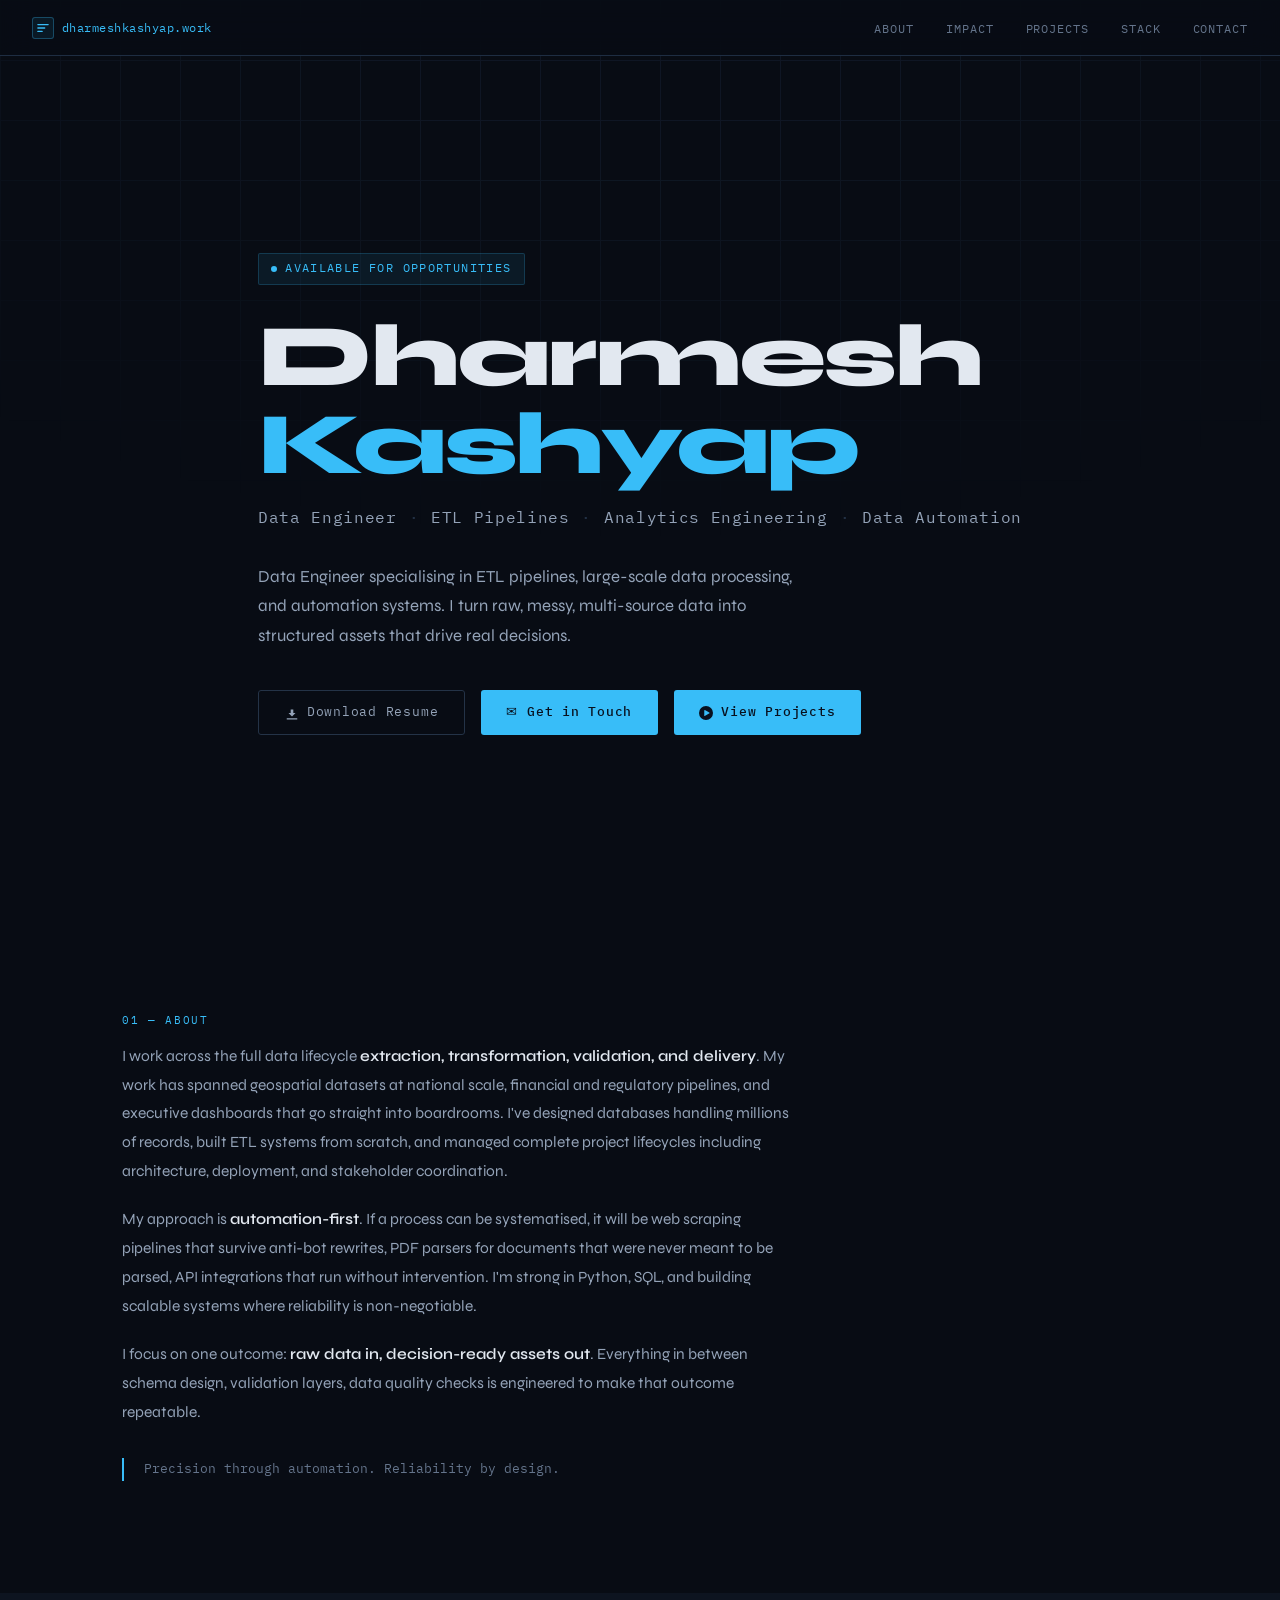
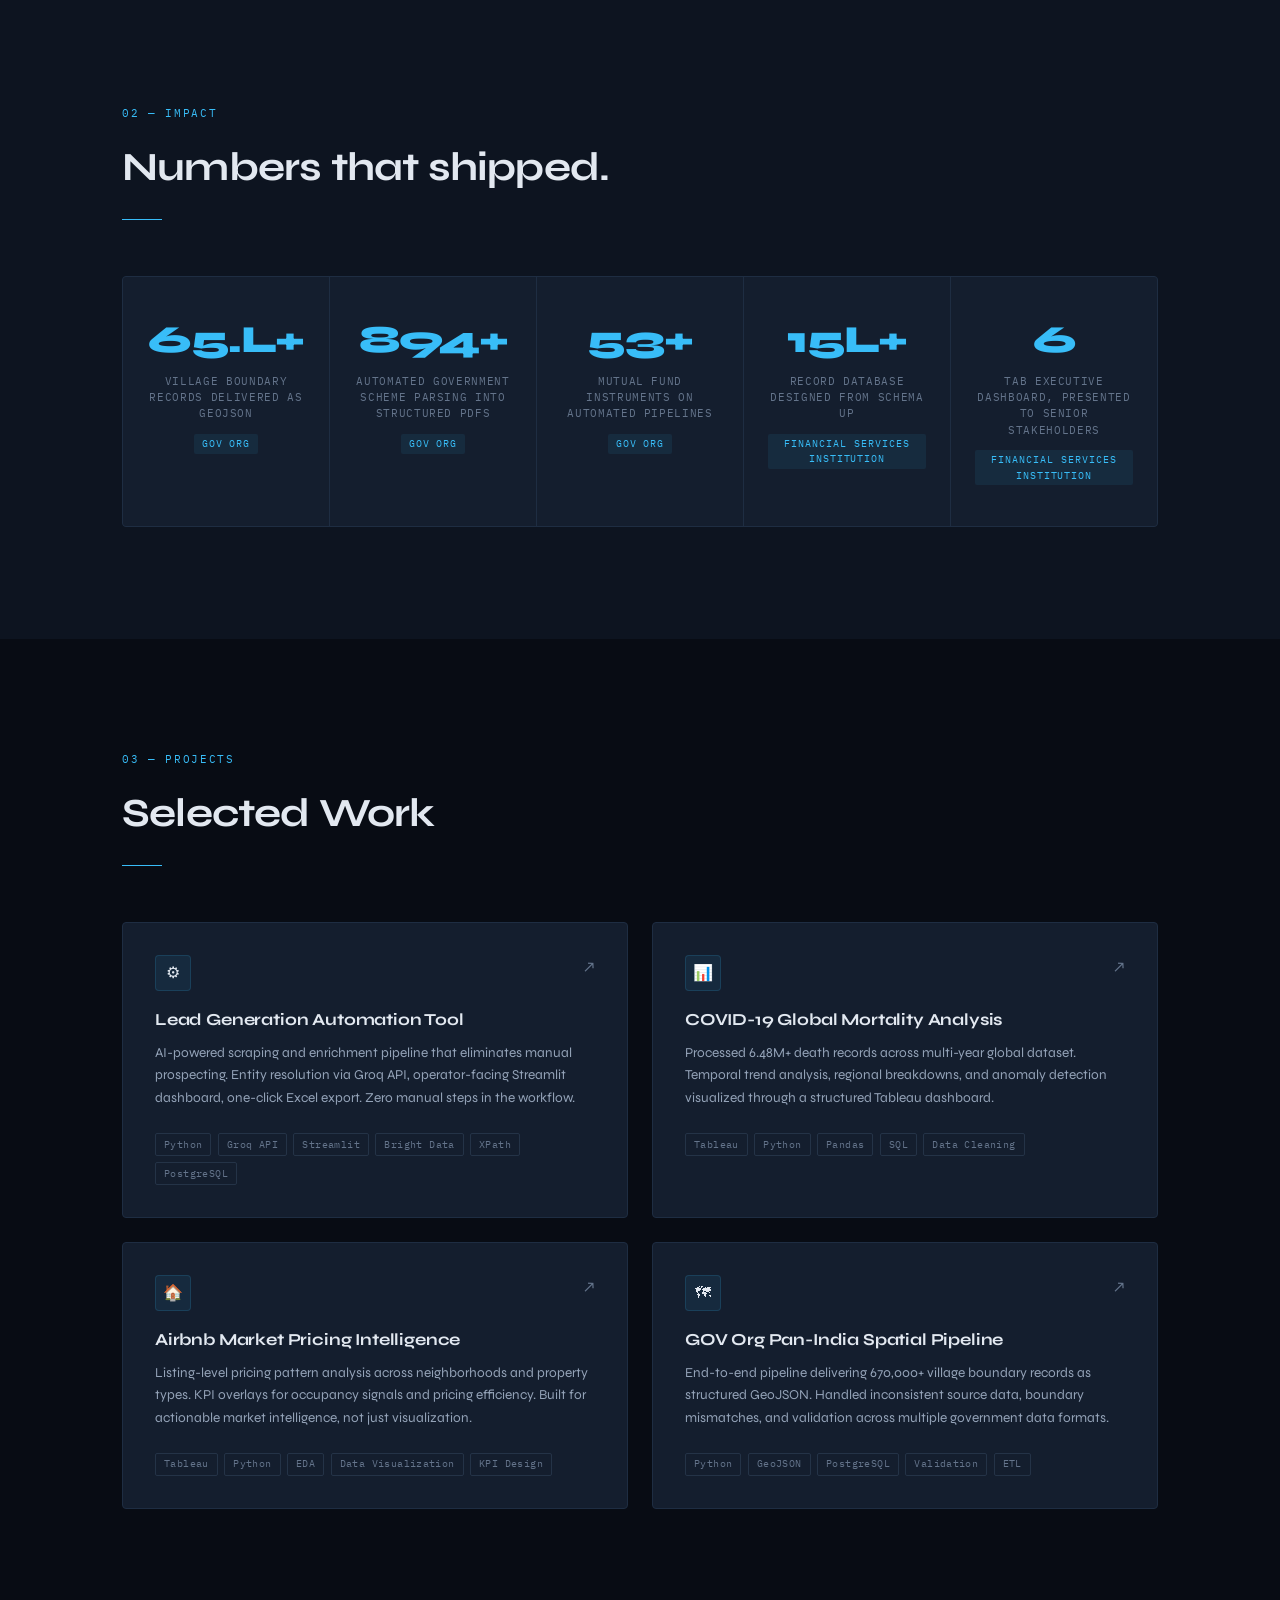
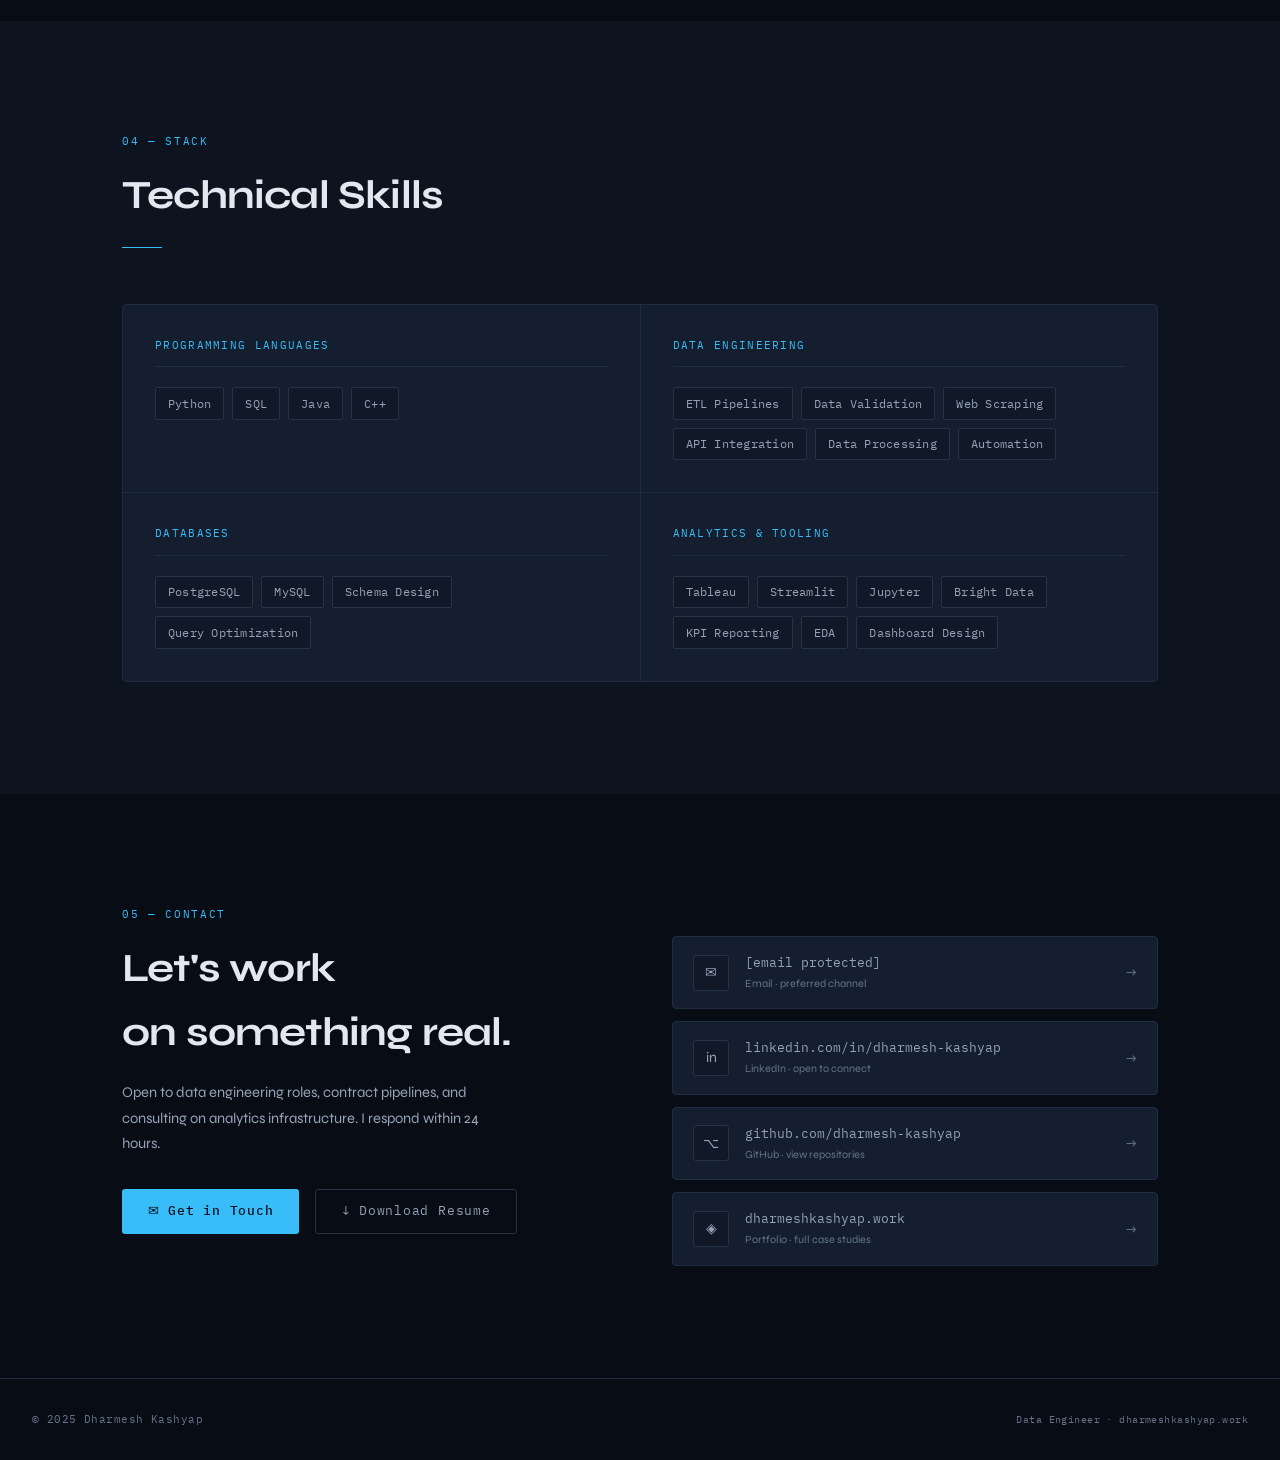
==== index.html @ a3e554bd "Update resume download link filename to lowercase" ====
<!DOCTYPE html>
<html lang="en">
<head>
<meta charset="UTF-8" />
<meta name="viewport" content="width=device-width, initial-scale=1.0" />
<title>Dharmesh Kashyap — Data Engineer</title>
<link rel="icon" type="image/x-icon" href="assets/favicon.ico" />
<link rel="preconnect" href="https://fonts.googleapis.com" />
<link rel="preconnect" href="https://fonts.gstatic.com" crossorigin />
<link href="https://fonts.googleapis.com/css2?family=IBM+Plex+Mono:wght@300;400;500&family=Syne:wght@400;500;600;700;800&display=swap" rel="stylesheet" />
<style>
  :root {
    --bg: #080c14;
    --bg2: #0d1420;
    --bg3: #111827;
    --surface: #141e2e;
    --border: #1e2d42;
    --border2: #243347;
    --accent: #38bdf8;
    --accent2: #0ea5e9;
    --accent-dim: rgba(56,189,248,0.08);
    --accent-glow: rgba(56,189,248,0.15);
    --text: #e2e8f0;
    --text2: #94a3b8;
    --text3: #64748b;
    --mono: 'IBM Plex Mono', monospace;
    --sans: 'Syne', sans-serif;
    --green: #34d399;
    --red: #f87171;
  }

  *, *::before, *::after { box-sizing: border-box; margin: 0; padding: 0; }
  html { scroll-behavior: smooth; font-size: 16px; }
  body {
    background: var(--bg);
    color: var(--text);
    font-family: var(--sans);
    line-height: 1.6;
    overflow-x: hidden;
    -webkit-font-smoothing: antialiased;
  }

  ::-webkit-scrollbar { width: 4px; }
  ::-webkit-scrollbar-track { background: var(--bg); }
  ::-webkit-scrollbar-thumb { background: var(--border2); border-radius: 2px; }

  .grid-bg {
    position: fixed; inset: 0; z-index: 0; pointer-events: none;
    background-image:
      linear-gradient(var(--border) 1px, transparent 1px),
      linear-gradient(90deg, var(--border) 1px, transparent 1px);
    background-size: 60px 60px;
    mask-image: radial-gradient(ellipse 80% 60% at 50% 0%, black 30%, transparent 100%);
    opacity: 0.35;
  }

  /* NAV */
  nav {
    position: fixed; top: 0; left: 0; right: 0; z-index: 100;
    padding: 0 2rem;
    height: 56px;
    display: flex; align-items: center; justify-content: space-between;
    background: rgba(8,12,20,0.85);
    backdrop-filter: blur(16px);
    border-bottom: 1px solid var(--border);
  }

  .nav-logo {
    display: flex; align-items: center; gap: 0.5rem;
    font-family: var(--mono);
    font-size: 0.78rem;
    color: var(--accent);
    letter-spacing: 0.04em;
    text-decoration: none;
    transition: opacity 0.2s;
  }

  .nav-logo:hover { opacity: 0.8; }

  .nav-logo-icon {
    width: 22px; height: 22px;
    display: flex; align-items: center; justify-content: center;
    border: 1px solid rgba(56,189,248,0.3);
    border-radius: 3px;
    background: var(--accent-dim);
    flex-shrink: 0;
  }

  .nav-logo-icon svg { width: 12px; height: 12px; }

  .nav-links { display: flex; gap: 2rem; list-style: none; }
  .nav-links a {
    font-family: var(--mono);
    font-size: 0.72rem;
    color: var(--text3);
    text-decoration: none;
    letter-spacing: 0.08em;
    text-transform: uppercase;
    transition: color 0.2s;
  }
  .nav-links a:hover { color: var(--accent); }

  section { position: relative; z-index: 1; }
  .container { max-width: 1100px; margin: 0 auto; padding: 0 2rem; }

  /* HERO */
  #hero { min-height: 100vh; display: flex; align-items: center; padding-top: 56px; }
  .hero-inner { padding: 6rem 0 4rem; max-width: 780px; }

  .hero-tag {
    display: inline-flex; align-items: center; gap: 0.5rem;
    font-family: var(--mono); font-size: 0.72rem;
    color: var(--accent); letter-spacing: 0.12em; text-transform: uppercase;
    margin-bottom: 1.75rem; padding: 0.35rem 0.75rem;
    border: 1px solid rgba(56,189,248,0.2); border-radius: 2px;
    background: var(--accent-dim);
  }
  .hero-tag::before {
    content: ''; width: 6px; height: 6px;
    background: var(--accent); border-radius: 50%;
    animation: pulse 2s infinite;
  }
  @keyframes pulse {
    0%, 100% { opacity: 1; transform: scale(1); }
    50% { opacity: 0.4; transform: scale(0.8); }
  }

  .hero-name {
    font-size: clamp(3rem, 7vw, 5.5rem); font-weight: 800;
    line-height: 1.0; letter-spacing: -0.03em;
    color: var(--text); margin-bottom: 1rem;
  }
  .hero-name span { color: var(--accent); }

  .hero-role {
    font-family: var(--mono); font-size: clamp(0.85rem, 2vw, 1rem);
    color: var(--text2); letter-spacing: 0.04em;
    margin-bottom: 2rem; display: flex; align-items: center; gap: 0.75rem; flex-wrap: wrap;
  }
  .hero-role-sep { color: var(--border2); }

  .hero-desc {
    font-size: 1.05rem; color: var(--text2);
    max-width: 560px; line-height: 1.75; margin-bottom: 2.5rem; font-weight: 400;
  }
  .hero-ctas { display: flex; gap: 1rem; flex-wrap: wrap; }

  .btn-primary {
    padding: 0.7rem 1.6rem; background: var(--accent); color: #08111f;
    font-family: var(--mono); font-size: 0.8rem; font-weight: 500;
    letter-spacing: 0.06em; border: none; border-radius: 3px;
    cursor: pointer; text-decoration: none; transition: all 0.2s;
    display: inline-flex; align-items: center; gap: 0.5rem;
  }
  .btn-primary:hover { background: #7dd3fc; transform: translateY(-1px); box-shadow: 0 8px 24px rgba(56,189,248,0.25); }

  .btn-secondary {
    padding: 0.7rem 1.6rem; background: transparent; color: var(--text2);
    font-family: var(--mono); font-size: 0.8rem; letter-spacing: 0.06em;
    border: 1px solid var(--border2); border-radius: 3px;
    cursor: pointer; text-decoration: none; transition: all 0.2s;
    display: inline-flex; align-items: center; gap: 0.5rem;
  }
  .btn-secondary:hover { border-color: var(--accent); color: var(--accent); transform: translateY(-1px); }

  /* SECTION HEADERS */
  .section-label {
    font-family: var(--mono); font-size: 0.7rem; color: var(--accent);
    letter-spacing: 0.15em; text-transform: uppercase; margin-bottom: 0.75rem;
  }
  .section-title {
    font-size: clamp(1.75rem, 4vw, 2.5rem); font-weight: 700;
    letter-spacing: -0.02em; color: var(--text); margin-bottom: 1rem;
  }
  .section-sub {
    font-size: 0.95rem; color: var(--text2); max-width: 560px;
    line-height: 1.7; margin-bottom: 3.5rem;
  }
  .section-divider { width: 40px; height: 1px; background: var(--accent); margin: 1.25rem 0 3.5rem; opacity: 0.6; }

  /* ABOUT */
  #about { padding: 7rem 0; }
  .about-grid { display: grid; grid-template-columns: 1fr; max-width: 700px; }
  .about-text p { font-size: 0.97rem; color: var(--text2); line-height: 1.85; margin-bottom: 1.25rem; max-width: 680px; }
  .about-text p strong { color: var(--text); font-weight: 600; }
  .about-quote {
    border-left: 2px solid var(--accent); padding-left: 1.25rem; margin-top: 2rem;
    font-family: var(--mono); font-size: 0.82rem; color: var(--text3); line-height: 1.7;
  }
  .about-stats {
    display: grid; grid-template-columns: 1fr 1fr; gap: 1px;
    background: var(--border); border: 1px solid var(--border); border-radius: 4px; overflow: hidden;
  }
  .stat-box { background: var(--surface); padding: 1.5rem; transition: background 0.2s; }
  .stat-box:hover { background: var(--bg3); }
  .stat-num {
    font-size: 1.9rem; font-weight: 800; color: var(--accent);
    letter-spacing: -0.03em; line-height: 1; margin-bottom: 0.35rem; font-family: var(--sans);
  }
  .stat-label {
    font-family: var(--mono); font-size: 0.68rem; color: var(--text3);
    letter-spacing: 0.06em; text-transform: uppercase; line-height: 1.4;
  }

  /* ANIMATED COUNTERS */
  #counters { padding: 7rem 0; background: var(--bg2); }

  .counters-grid {
    display: grid; grid-template-columns: repeat(5, 1fr);
    gap: 1px; background: var(--border);
    border: 1px solid var(--border); border-radius: 4px; overflow: hidden;
  }

  .counter-card {
    background: var(--surface); padding: 2.5rem 1.5rem;
    text-align: center; position: relative; overflow: hidden;
    transition: background 0.3s;
  }
  .counter-card::after {
    content: ''; position: absolute; bottom: 0; left: 0; right: 0; height: 2px;
    background: linear-gradient(90deg, transparent, var(--accent), transparent);
    transform: scaleX(0); transition: transform 0.6s ease;
  }
  .counter-card.counted::after { transform: scaleX(1); }
  .counter-card:hover { background: var(--bg3); }

  .counter-value {
    font-family: var(--sans); font-size: 2.4rem; font-weight: 800;
    color: var(--accent); letter-spacing: -0.04em; line-height: 1;
    margin-bottom: 0.6rem; min-height: 2.9rem;
    display: flex; align-items: center; justify-content: center;
  }
  .counter-suffix {
    font-size: 1.6rem; font-weight: 700; color: var(--accent);
  }
  .counter-label {
    font-family: var(--mono); font-size: 0.68rem; color: var(--text3);
    letter-spacing: 0.06em; text-transform: uppercase; line-height: 1.5;
  }
  .counter-client {
    font-family: var(--mono); font-size: 0.6rem; color: var(--accent);
    letter-spacing: 0.1em; text-transform: uppercase; margin-top: 0.75rem;
    padding: 0.15rem 0.5rem; background: var(--accent-dim);
    border-radius: 2px; display: inline-block;
  }

  /* PROJECTS */
  #projects { padding: 7rem 0; }
  .projects-grid { display: grid; grid-template-columns: repeat(2, 1fr); gap: 1.5rem; }
  .project-card {
    background: var(--surface); border: 1px solid var(--border); border-radius: 4px;
    padding: 2rem; transition: all 0.25s; position: relative; overflow: hidden;
    text-decoration: none; display: block;
  }
  .project-card::after {
    content: ''; position: absolute; inset: 0;
    background: linear-gradient(135deg, var(--accent-dim), transparent);
    opacity: 0; transition: opacity 0.3s;
  }
  .project-card:hover { border-color: var(--border2); transform: translateY(-2px); box-shadow: 0 16px 40px rgba(0,0,0,0.4); }
  .project-card:hover::after { opacity: 1; }

  .project-header { display: flex; justify-content: space-between; align-items: flex-start; margin-bottom: 1rem; position: relative; z-index: 1; }
  .project-icon { width: 36px; height: 36px; background: var(--accent-dim); border: 1px solid rgba(56,189,248,0.15); border-radius: 4px; display: flex; align-items: center; justify-content: center; font-size: 1rem; }
  .project-link-icon { color: var(--text3); transition: color 0.2s; font-size: 1rem; text-decoration: none; }
  .project-card:hover .project-link-icon { color: var(--accent); }
  .project-name { font-size: 1.05rem; font-weight: 700; color: var(--text); margin-bottom: 0.5rem; letter-spacing: -0.01em; position: relative; z-index: 1; }
  .project-desc { font-size: 0.85rem; color: var(--text2); line-height: 1.65; margin-bottom: 1.5rem; position: relative; z-index: 1; }
  .project-stack { display: flex; flex-wrap: wrap; gap: 0.4rem; position: relative; z-index: 1; }
  .tag { font-family: var(--mono); font-size: 0.62rem; color: var(--text3); padding: 0.15rem 0.5rem; border: 1px solid var(--border2); border-radius: 2px; letter-spacing: 0.04em; }

  /* SKILLS */
  #skills { padding: 7rem 0; background: var(--bg2); }
  .skills-grid {
    display: grid; grid-template-columns: repeat(2, 1fr); gap: 1px;
    background: var(--border); border: 1px solid var(--border); border-radius: 4px; overflow: hidden;
  }
  .skill-group { background: var(--surface); padding: 2rem; }
  .skill-group-name {
    font-family: var(--mono); font-size: 0.68rem; color: var(--accent);
    letter-spacing: 0.12em; text-transform: uppercase; margin-bottom: 1.25rem;
    padding-bottom: 0.75rem; border-bottom: 1px solid var(--border);
  }
  .skill-items { display: flex; flex-wrap: wrap; gap: 0.5rem; }
  .skill-item {
    font-family: var(--mono); font-size: 0.76rem; color: var(--text2);
    padding: 0.35rem 0.75rem; background: var(--bg3); border: 1px solid var(--border2);
    border-radius: 2px; transition: all 0.2s; letter-spacing: 0.02em;
  }
  .skill-item:hover { border-color: var(--accent); color: var(--accent); background: var(--accent-dim); }

  /* CONTACT */
  #contact { padding: 7rem 0; }
  .contact-inner { display: grid; grid-template-columns: 1fr 1fr; gap: 4rem; align-items: start; }
  .contact-links { display: flex; flex-direction: column; gap: 0.75rem; }
  .contact-link {
    display: flex; align-items: center; gap: 1rem;
    padding: 1rem 1.25rem; background: var(--surface);
    border: 1px solid var(--border); border-radius: 4px;
    text-decoration: none; transition: all 0.2s; color: var(--text2);
  }
  .contact-link:hover { border-color: var(--accent); color: var(--accent); transform: translateX(4px); }
  .contact-link-icon { width: 36px; height: 36px; background: var(--bg3); border: 1px solid var(--border2); border-radius: 3px; display: flex; align-items: center; justify-content: center; font-size: 0.9rem; flex-shrink: 0; }
  .contact-link-text { font-family: var(--mono); font-size: 0.8rem; }
  .contact-link-sub { font-size: 0.68rem; color: var(--text3); margin-top: 0.1rem; }
  .contact-link-arrow { margin-left: auto; color: var(--text3); font-size: 0.8rem; transition: transform 0.2s; }
  .contact-link:hover .contact-link-arrow { transform: translateX(3px); }

  footer {
    padding: 2rem; border-top: 1px solid var(--border);
    display: flex; justify-content: space-between; align-items: center;
    font-family: var(--mono); font-size: 0.68rem; color: var(--text3); letter-spacing: 0.04em;
  }

  /* ANIMATIONS */
  .fade-up { opacity: 1; transform: translateY(0); transition: opacity 0.6s ease, transform 0.6s ease; }
  .fade-up.animate { opacity: 0; transform: translateY(20px); }
  .fade-up.animate.visible { opacity: 1; transform: translateY(0); }
  .fade-up-d1 { transition-delay: 0.1s; }
  .fade-up-d2 { transition-delay: 0.2s; }
  .fade-up-d3 { transition-delay: 0.3s; }
  .fade-up-d4 { transition-delay: 0.4s; }

  @media (max-width: 768px) {
    .about-grid, .contact-inner { grid-template-columns: 1fr; }
    .counters-grid { grid-template-columns: repeat(2, 1fr); }
    .counters-grid .counter-card:last-child { grid-column: span 2; }
    .projects-grid, .skills-grid { grid-template-columns: 1fr; }
    .about-stats { grid-template-columns: 1fr 1fr; }
    .nav-links { display: none; }
  }
</style>
</head>
<body>

<div class="grid-bg"></div>

<!-- NAV -->
<nav>
  <a href="#hero" class="nav-logo">
    <div class="nav-logo-icon">
      <svg viewBox="0 0 14 14" fill="none" stroke="#38bdf8" stroke-width="1.5" stroke-linecap="round" stroke-linejoin="round">
        <path d="M1 3h12M1 7h8M1 11h5" />
      </svg>
    </div>
    dharmeshkashyap.work
  </a>
  <ul class="nav-links">
    <li><a href="#about">About</a></li>
    <li><a href="#counters">Impact</a></li>
    <li><a href="#projects">Projects</a></li>
    <li><a href="#skills">Stack</a></li>
    <li><a href="#contact">Contact</a></li>
  </ul>
</nav>

<!-- HERO -->
<section id="hero">
  <div class="container">
    <div class="hero-inner">
      <div class="hero-tag">Available for opportunities</div>
      <h1 class="hero-name">Dharmesh<br /><span>Kashyap</span></h1>
      <div class="hero-role">
        <span>Data Engineer</span>
        <span class="hero-role-sep">·</span>
        <span>ETL Pipelines</span>
        <span class="hero-role-sep">·</span>
        <span>Analytics Engineering</span>
        <span class="hero-role-sep">·</span>
        <span>Data Automation</span>
      </div>
      <p class="hero-desc">
        Data Engineer specialising in ETL pipelines, large-scale data processing, and automation systems.
        I turn raw, messy, multi-source data into structured assets that drive real decisions.
      </p>
      <div class="hero-ctas">
        
        <a href="assets/dharmesh_kashyap_data_Engineer.pdf" class="btn-secondary" download="dharmesh_kashyap_data_engineer.pdf" return false;">
          <svg width="14" height="14" viewBox="0 0 16 16" fill="currentColor"><path d="M8 12l-4-4h2.5V4h3v4H12L8 12zm-6 2h12v1.5H2V14z"/></svg>
          Download Resume
        </a>
        <a href="mailto:dharmeshkashyap46@gmail.com" class="btn-primary" style="text-decoration:none;">
            ✉ Get in Touch
          </a>
        <a href="#projects" class="btn-primary">
          <svg width="14" height="14" viewBox="0 0 16 16" fill="currentColor"><path d="M8 0a8 8 0 100 16A8 8 0 008 0zm3.5 8.5l-5 3A.5.5 0 016 11V5a.5.5 0 01.5-.5.5.5 0 01.25.07l5 3a.5.5 0 010 .86z"/></svg>
          View Projects
        </a>
      </div>
    </div>
  </div>
</section>

<!-- ABOUT -->
<section id="about">
  <div class="container">
    <p class="section-label fade-up">01 — About</p>
    <div class="about-grid">
      <div class="about-text fade-up">
        <p>
          I work across the full data lifecycle  <strong>extraction, transformation, validation,
          and delivery</strong>. My work has spanned geospatial datasets at national scale,
          financial and regulatory pipelines, and executive dashboards that go straight into boardrooms.
          I've designed databases handling millions of records, built ETL systems from scratch,
          and managed complete project lifecycles including architecture, deployment, and stakeholder coordination.
        </p>
        <p>
          My approach is <strong>automation-first</strong>. If a process can be systematised,
          it will be web scraping pipelines that survive anti-bot rewrites, PDF parsers for documents
          that were never meant to be parsed, API integrations that run without intervention.
          I'm strong in Python, SQL, and building scalable systems where reliability is non-negotiable.
        </p>
        <p>
          I focus on one outcome: <strong>raw data in, decision-ready assets out</strong>.
          Everything in between schema design, validation layers, data quality checks
          is engineered to make that outcome repeatable.
        </p>
        <div class="about-quote">
          Precision through automation. Reliability by design.
        </div>
      </div>

    </div>
  </div>
</section>

<!-- ANIMATED COUNTERS -->
<section id="counters">
  <div class="container">
    <p class="section-label fade-up">02 — Impact</p>
    <h2 class="section-title fade-up">Numbers that shipped.</h2>
    <div class="section-divider fade-up"></div>

    <div class="counters-grid">
      <div class="counter-card fade-up">
        <div class="counter-value">
          <span class="counter-num" data-target="670000" data-suffix="+" data-display="6.7L+">0</span>
        </div>
        <div class="counter-label">Village boundary records delivered as GeoJSON</div>
        <div class="counter-client">GOV Org</div>
      </div>
      <div class="counter-card fade-up fade-up-d1">
        <div class="counter-value">
          <span class="counter-num" data-target="1000" data-suffix="+" data-display="1,000+">0</span>
        </div>
        <div class="counter-label">Automated Government scheme parsing into structured pdfs</div>
        <div class="counter-client">GOV Org</div>
      </div>
      <div class="counter-card fade-up fade-up-d2">
        <div class="counter-value">
          <span class="counter-num" data-target="60" data-suffix="+" data-display="60+">0</span>
        </div>
        <div class="counter-label">Mutual fund instruments on automated pipelines</div>
        <div class="counter-client">GOV Org</div>
      </div>
      <div class="counter-card fade-up fade-up-d3">
        <div class="counter-value">
          <span class="counter-num" data-target="1800000" data-suffix="+" data-display="18L+">0</span>
        </div>
        <div class="counter-label">Record database designed from schema up</div>
        <div class="counter-client">Financial Services Institution</div>
      </div>
      <div class="counter-card fade-up fade-up-d4">
        <div class="counter-value">
          <span class="counter-num" data-target="8" data-suffix="" data-display="8">0</span>
        </div>
        <div class="counter-label">Tab executive dashboard, presented to senior stakeholders</div>
        <div class="counter-client">Financial Services Institution</div>
      </div>
    </div>
  </div>
</section>

<!-- PROJECTS -->
<section id="projects">
  <div class="container">
    <p class="section-label fade-up">03 — Projects</p>
    <h2 class="section-title fade-up">Selected Work</h2>
    <div class="section-divider fade-up"></div>

    <div class="projects-grid">
      <div class="project-card fade-up">
        <div class="project-header">
          <div class="project-icon">⚙</div>
          <span class="project-link-icon">↗</span>
        </div>
        <div class="project-name">Lead Generation Automation Tool</div>
        <div class="project-desc">
          AI-powered scraping and enrichment pipeline that eliminates manual prospecting.
          Entity resolution via Groq API, operator-facing Streamlit dashboard,
          one-click Excel export. Zero manual steps in the workflow.
        </div>
        <div class="project-stack">
          <span class="tag">Python</span><span class="tag">Groq API</span><span class="tag">Streamlit</span>
          <span class="tag">Bright Data</span><span class="tag">XPath</span><span class="tag">PostgreSQL</span>
        </div>
      </div>

      <div class="project-card fade-up fade-up-d1">
        <div class="project-header">
          <div class="project-icon">📊</div>
          <span class="project-link-icon">↗</span>
        </div>
        <div class="project-name">COVID-19 Global Mortality Analysis</div>
        <div class="project-desc">
          Processed 6.48M+ death records across multi-year global dataset.
          Temporal trend analysis, regional breakdowns, and anomaly detection
          visualized through a structured Tableau dashboard.
        </div>
        <div class="project-stack">
          <span class="tag">Tableau</span><span class="tag">Python</span><span class="tag">Pandas</span>
          <span class="tag">SQL</span><span class="tag">Data Cleaning</span>
        </div>
      </div>

      <div class="project-card fade-up fade-up-d2">
        <div class="project-header">
          <div class="project-icon">🏠</div>
          <span class="project-link-icon">↗</span>
        </div>
        <div class="project-name">Airbnb Market Pricing Intelligence</div>
        <div class="project-desc">
          Listing-level pricing pattern analysis across neighborhoods and property types.
          KPI overlays for occupancy signals and pricing efficiency.
          Built for actionable market intelligence, not just visualization.
        </div>
        <div class="project-stack">
          <span class="tag">Tableau</span><span class="tag">Python</span><span class="tag">EDA</span>
          <span class="tag">Data Visualization</span><span class="tag">KPI Design</span>
        </div>
      </div>

      <div class="project-card fade-up fade-up-d3">
        <div class="project-header">
          <div class="project-icon">🗺</div>
          <span class="project-link-icon">↗</span>
        </div>
        <div class="project-name">GOV Org Pan-India Spatial Pipeline</div>
        <div class="project-desc">
          End-to-end pipeline delivering 670,000+ village boundary records as structured GeoJSON.
          Handled inconsistent source data, boundary mismatches, and validation across
          multiple government data formats.
        </div>
        <div class="project-stack">
          <span class="tag">Python</span><span class="tag">GeoJSON</span><span class="tag">PostgreSQL</span>
          <span class="tag">Validation</span><span class="tag">ETL</span>
        </div>
      </div>
    </div>
  </div>
</section>

<!-- SKILLS -->
<section id="skills">
  <div class="container">
    <p class="section-label fade-up">04 — Stack</p>
    <h2 class="section-title fade-up">Technical Skills</h2>
    <div class="section-divider fade-up"></div>

    <div class="skills-grid fade-up">
      <div class="skill-group">
        <div class="skill-group-name">Programming Languages</div>
        <div class="skill-items">
          <span class="skill-item">Python</span>
          <span class="skill-item">SQL</span>
          <span class="skill-item">Java</span>
          <span class="skill-item">C++</span>
        </div>
      </div>
      <div class="skill-group">
        <div class="skill-group-name">Data Engineering</div>
        <div class="skill-items">
          <span class="skill-item">ETL Pipelines</span>
          <span class="skill-item">Data Validation</span>
          <span class="skill-item">Web Scraping</span>
          <span class="skill-item">API Integration</span>
          <span class="skill-item">Data Processing</span>
          <span class="skill-item">Automation</span>
        </div>
      </div>
      <div class="skill-group">
        <div class="skill-group-name">Databases</div>
        <div class="skill-items">
          <span class="skill-item">PostgreSQL</span>
          <span class="skill-item">MySQL</span>
          <span class="skill-item">Schema Design</span>
          <span class="skill-item">Query Optimization</span>
        </div>
      </div>
      <div class="skill-group">
        <div class="skill-group-name">Analytics & Tooling</div>
        <div class="skill-items">
          <span class="skill-item">Tableau</span>
          <span class="skill-item">Streamlit</span>
          <span class="skill-item">Jupyter</span>
          <span class="skill-item">Bright Data</span>
          <span class="skill-item">KPI Reporting</span>
          <span class="skill-item">EDA</span>
          <span class="skill-item">Dashboard Design</span>
        </div>
      </div>
    </div>
  </div>
</section>

<!-- CONTACT -->
<section id="contact">
  <div class="container">
    <p class="section-label fade-up">05 — Contact</p>
    <div class="contact-inner">
      <div class="fade-up">
        <h2 class="section-title">Let's work<br />on something real.</h2>
        <p style="font-size:0.92rem;color:var(--text2);line-height:1.75;margin-top:1rem;max-width:380px;">
          Open to data engineering roles, contract pipelines, and consulting on analytics infrastructure.
          I respond within 24 hours.
        </p>
        <div style="margin-top:2rem;display:flex;gap:1rem;flex-wrap:wrap;">
          <a href="mailto:dharmeshkashyap46@gmail.com" class="btn-primary" style="text-decoration:none;">
            ✉ Get in Touch
          </a>
          <a href="assets/dharmesh_kashyap_data_Engineer.pdf" class="btn-secondary" style="text-decoration:none;" download="dharmesh_kashyap_data_engineer.pdf" return false;">
            ↓ Download Resume
          </a>
        </div>
      </div>
      <div class="contact-links fade-up fade-up-d2">
        <a href="mailto:dharmeshkashyap46@gmail.com" class="contact-link">
          <div class="contact-link-icon">✉</div>
          <div>
            <div class="contact-link-text"><span class="__cf_email__" data-cfemail="d3b7bbb2a1beb6a0bbb8b2a0bbaab2a3e7e593b4beb2babffdb0bcbe">[email&#160;protected]</span></div>
            <div class="contact-link-sub">Email · preferred channel</div>
          </div>
          <span class="contact-link-arrow">→</span>
        </a>
        <a href="https://linkedin.com/in/dharmesh-kashyap" target="_blank" class="contact-link">
          <div class="contact-link-icon">in</div>
          <div>
            <div class="contact-link-text">linkedin.com/in/dharmesh-kashyap</div>
            <div class="contact-link-sub">LinkedIn · open to connect</div>
          </div>
          <span class="contact-link-arrow">→</span>
        </a>
        <a href="https://github.com/dharmesh-kashyap" target="_blank" class="contact-link">
          <div class="contact-link-icon">⌥</div>
          <div>
            <div class="contact-link-text">github.com/dharmesh-kashyap</div>
            <div class="contact-link-sub">GitHub · view repositories</div>
          </div>
          <span class="contact-link-arrow">→</span>
        </a>
        <a href="https://dharmeshkashyap.work" target="_blank" class="contact-link">
          <div class="contact-link-icon">◈</div>
          <div>
            <div class="contact-link-text">dharmeshkashyap.work</div>
            <div class="contact-link-sub">Portfolio · full case studies</div>
          </div>
          <span class="contact-link-arrow">→</span>
        </a>
      </div>
    </div>
  </div>
</section>

<footer>
  <span>© 2025 Dharmesh Kashyap</span>
  <span style="font-family:var(--mono);font-size:0.65rem;color:var(--text3)">
    Data Engineer · dharmeshkashyap.work
  </span>
</footer>

<script data-cfasync="false" src="/cdn-cgi/scripts/5c5dd728/cloudflare-static/email-decode.min.js"></script><script>
  // SCROLL FADE
  const fadeEls = document.querySelectorAll('.fade-up');
  fadeEls.forEach(el => el.classList.add('animate'));
  const observer = new IntersectionObserver((entries) => {
    entries.forEach(e => { if (e.isIntersecting) e.target.classList.add('visible'); });
  }, { threshold: 0.05, rootMargin: '0px 0px -40px 0px' });
  fadeEls.forEach(el => observer.observe(el));

  // ANIMATED COUNTERS
  const counterDisplays = ['6.7L+', '1,000+', '60+', '18L+', '8'];

  function animateCounter(el, display, duration) {
    const digits = display.replace(/[^0-9]/g, '');
    const suffix = display.replace(/[0-9,]/g, '');
    const target = parseInt(digits.replace(/,/g, ''));
    const start = performance.now();

    function formatNum(n, ref) {
      if (ref.includes('L')) {
        if (n >= 100000) return (n / 100000).toFixed(1).replace(/\.0$/, '') + 'L';
        return n.toLocaleString('en-IN');
      }
      if (n >= 1000) return n.toLocaleString('en-IN');
      return String(n);
    }

    function step(now) {
      const elapsed = now - start;
      const progress = Math.min(elapsed / duration, 1);
      const eased = 1 - Math.pow(1 - progress, 3);
      const current = Math.round(eased * target);
      el.textContent = formatNum(current, display) + suffix;
      if (progress < 1) {
        requestAnimationFrame(step);
      } else {
        el.textContent = display;
        el.closest('.counter-card').classList.add('counted');
      }
    }
    requestAnimationFrame(step);
  }

  let countersTriggered = false;
  const counterObserver = new IntersectionObserver((entries) => {
    entries.forEach(entry => {
      if (entry.isIntersecting && !countersTriggered) {
        countersTriggered = true;
        const cards = entry.target.querySelectorAll('.counter-num');
        cards.forEach((el, i) => {
          const display = counterDisplays[i];
          el.textContent = '0';
          setTimeout(() => animateCounter(el, display, 1800), i * 150);
        });
        counterObserver.unobserve(entry.target);
      }
    });
  }, { threshold: 0.2 });

  const grid = document.querySelector('.counters-grid');
  if (grid) counterObserver.observe(grid);
</script>
</body>
</html>
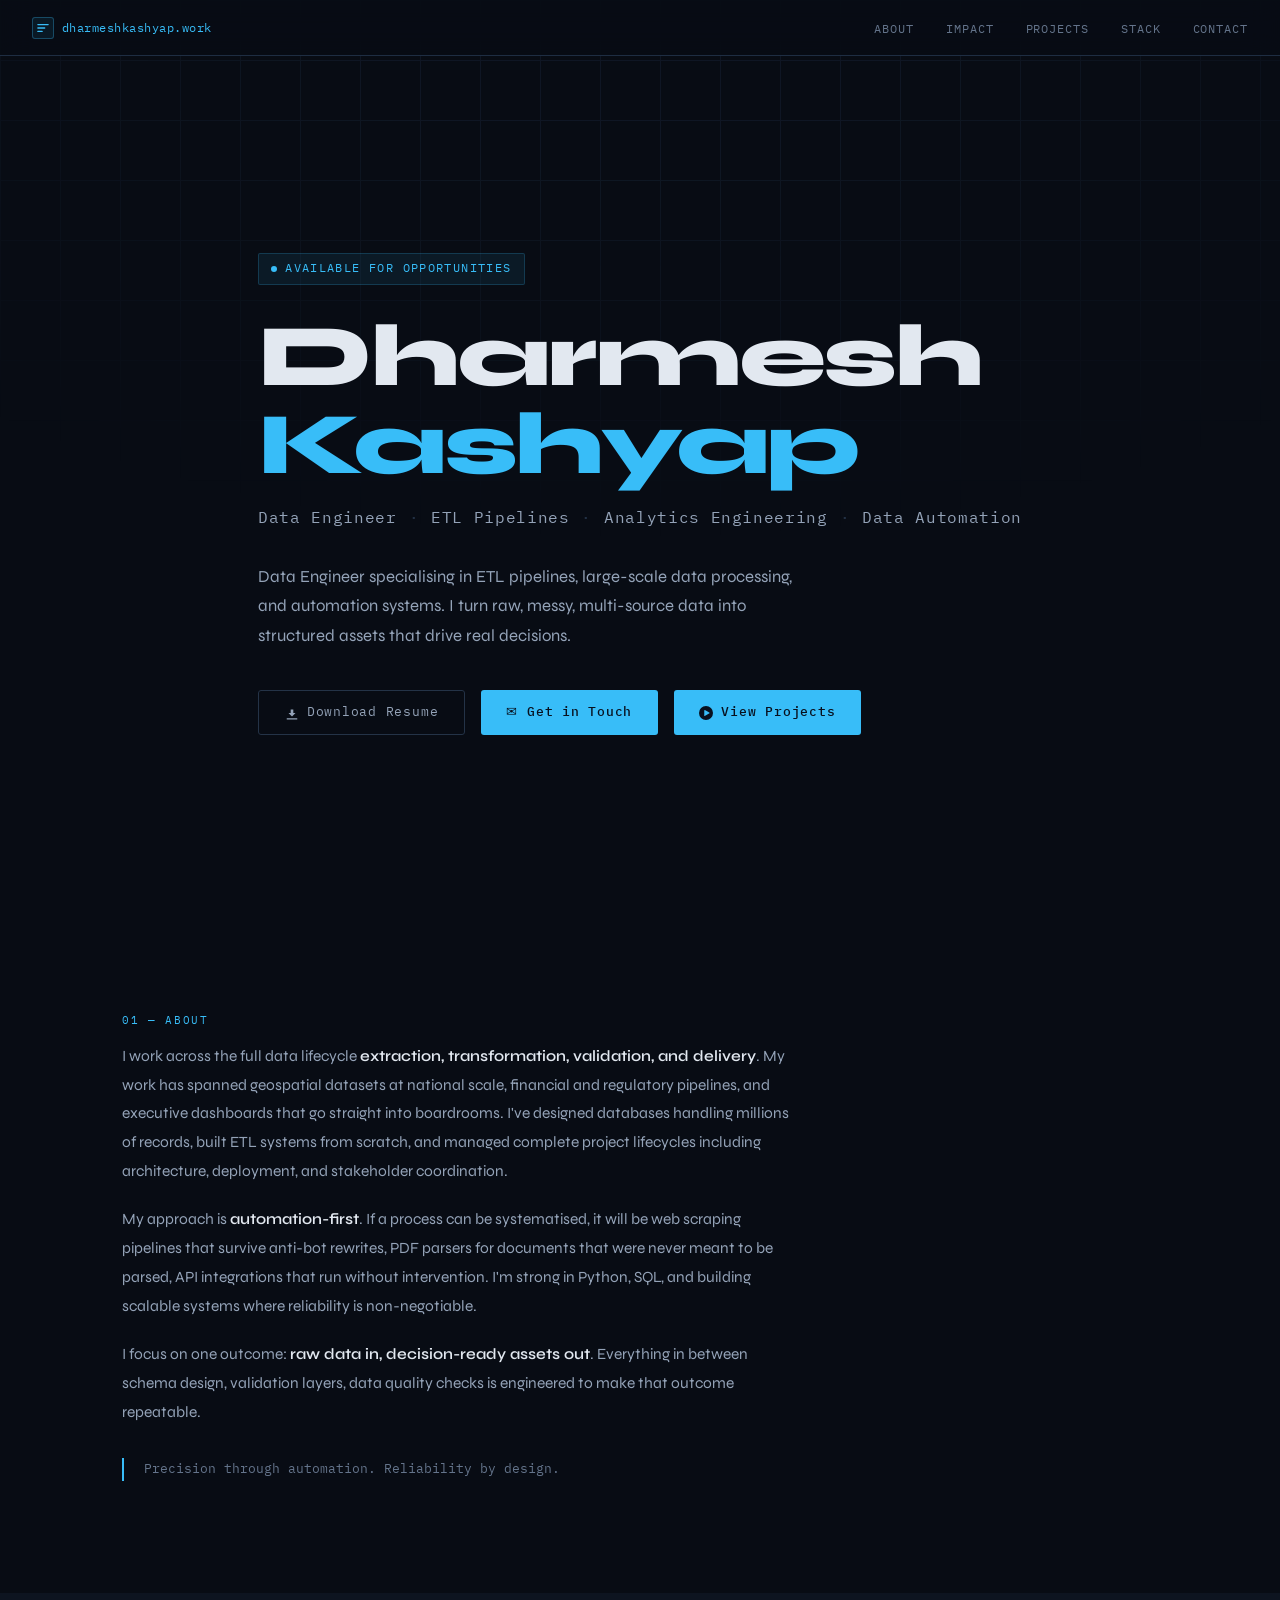
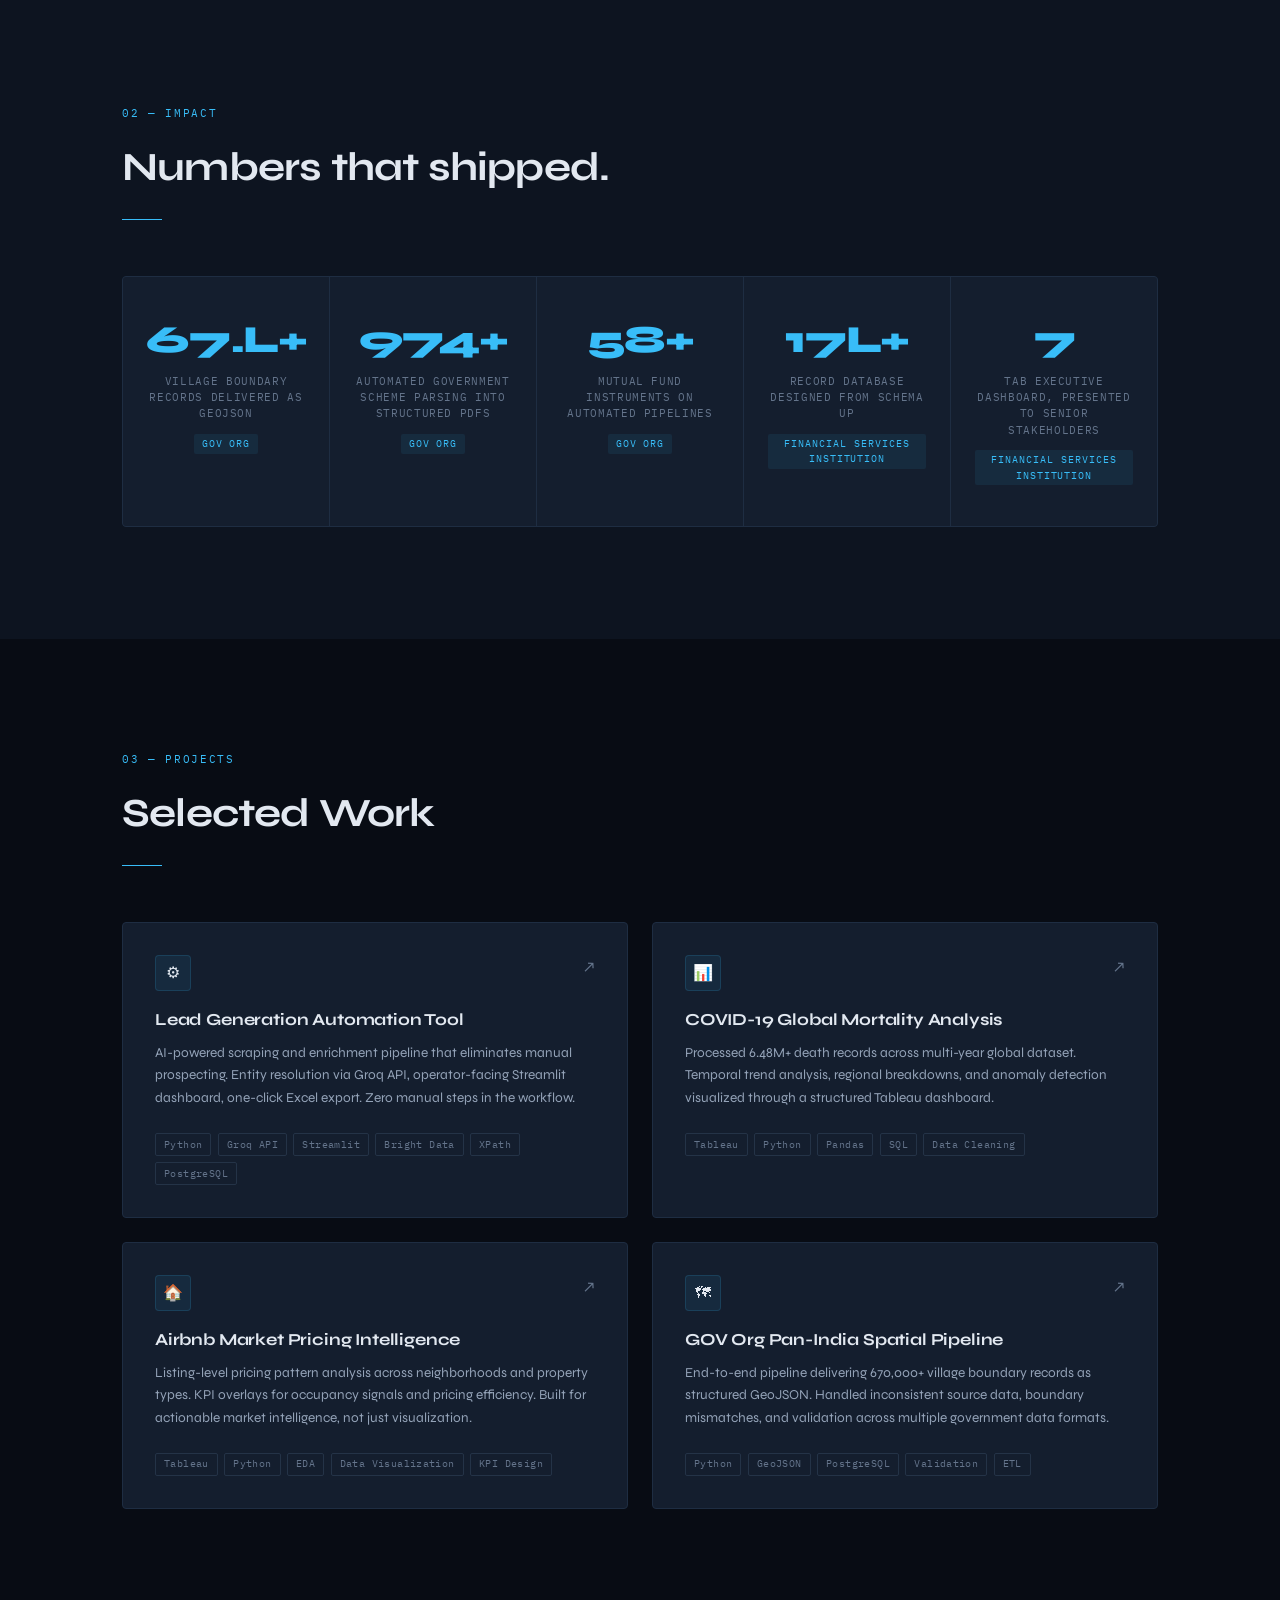
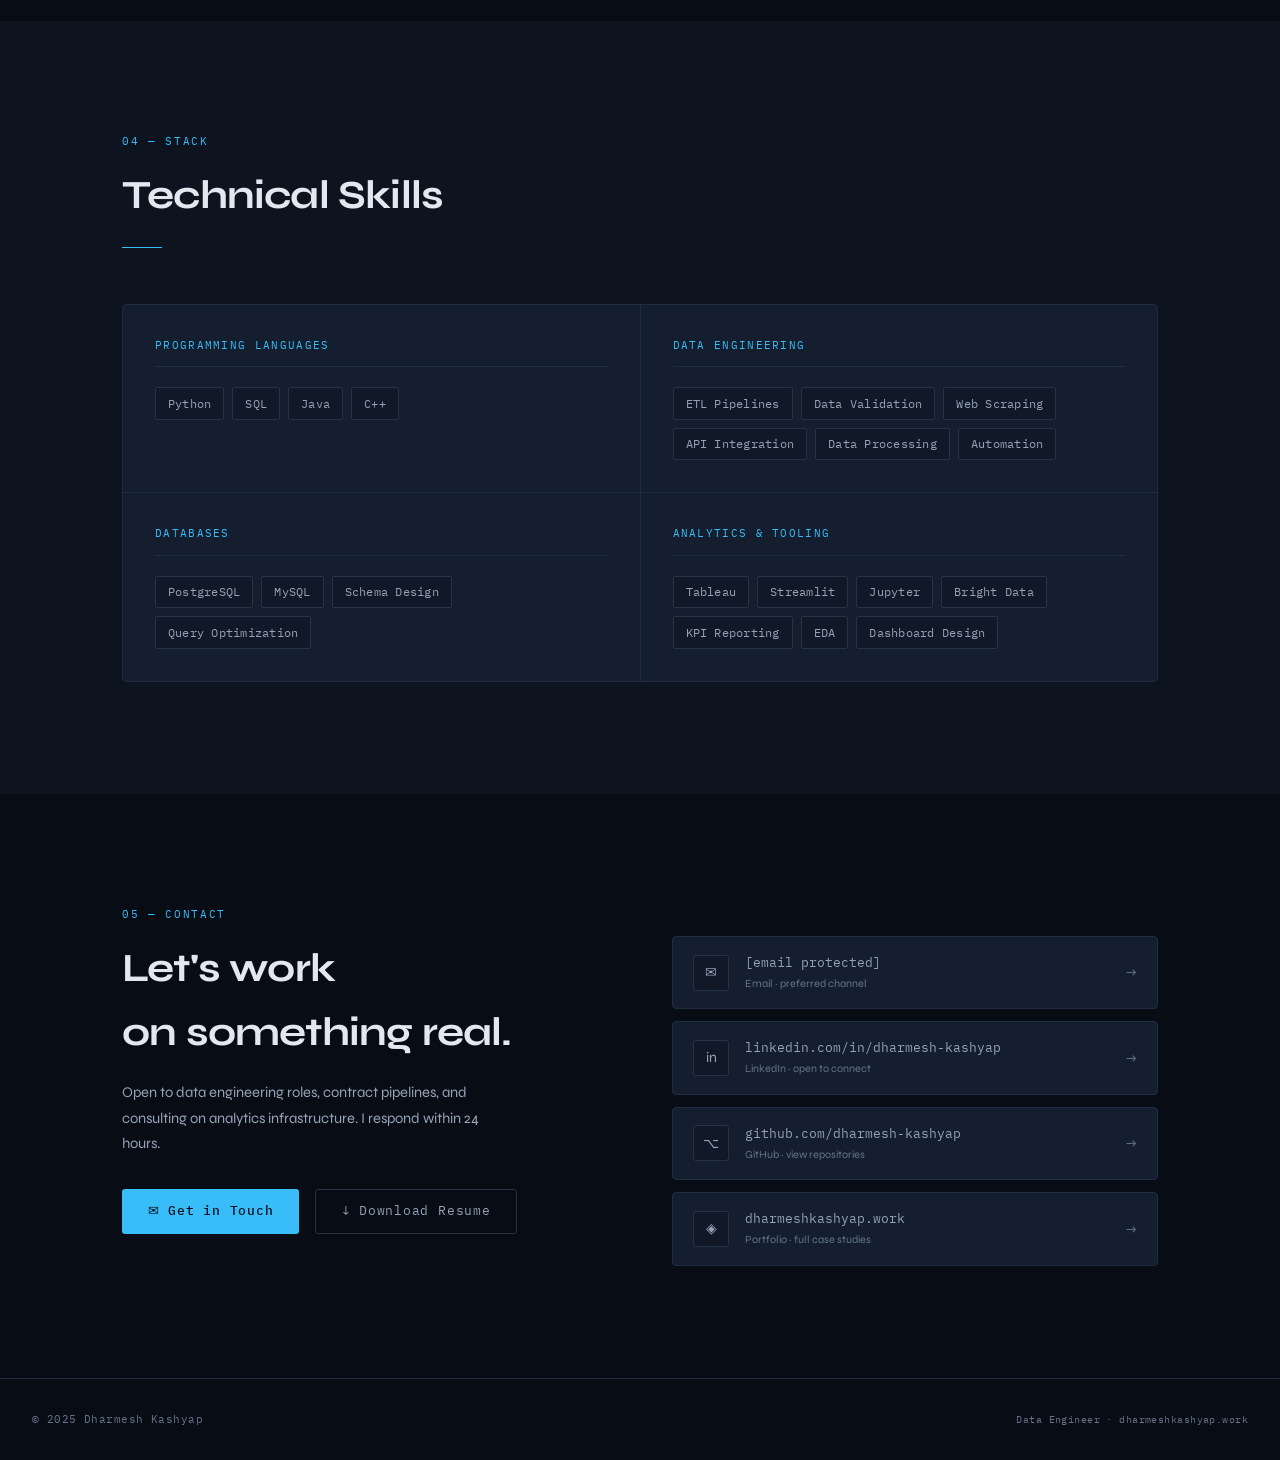
==== commit b966e558: "path changes" ====
--- a/index.html
+++ b/index.html
@@ -375,7 +375,7 @@
       </p>
       <div class="hero-ctas">
         
-        <a href="assets/dharmesh_kashyap_data_Engineer.pdf" class="btn-secondary" download="dharmesh_kashyap_data_engineer.pdf" return false;">
+        <a href="assets/dharmesh_kashyap_data_engineer.pdf" class="btn-secondary" download="dharmesh_kashyap_data_engineer.pdf" return false;">
           <svg width="14" height="14" viewBox="0 0 16 16" fill="currentColor"><path d="M8 12l-4-4h2.5V4h3v4H12L8 12zm-6 2h12v1.5H2V14z"/></svg>
           Download Resume
         </a>
@@ -618,7 +618,7 @@
           <a href="mailto:dharmeshkashyap46@gmail.com" class="btn-primary" style="text-decoration:none;">
             ✉ Get in Touch
           </a>
-          <a href="assets/dharmesh_kashyap_data_Engineer.pdf" class="btn-secondary" style="text-decoration:none;" download="dharmesh_kashyap_data_engineer.pdf" return false;">
+          <a href="assets/dharmesh_kashyap_data_engineer.pdf" class="btn-secondary" style="text-decoration:none;" download="dharmesh_kashyap_data_engineer.pdf" return false;">
             ↓ Download Resume
           </a>
         </div>
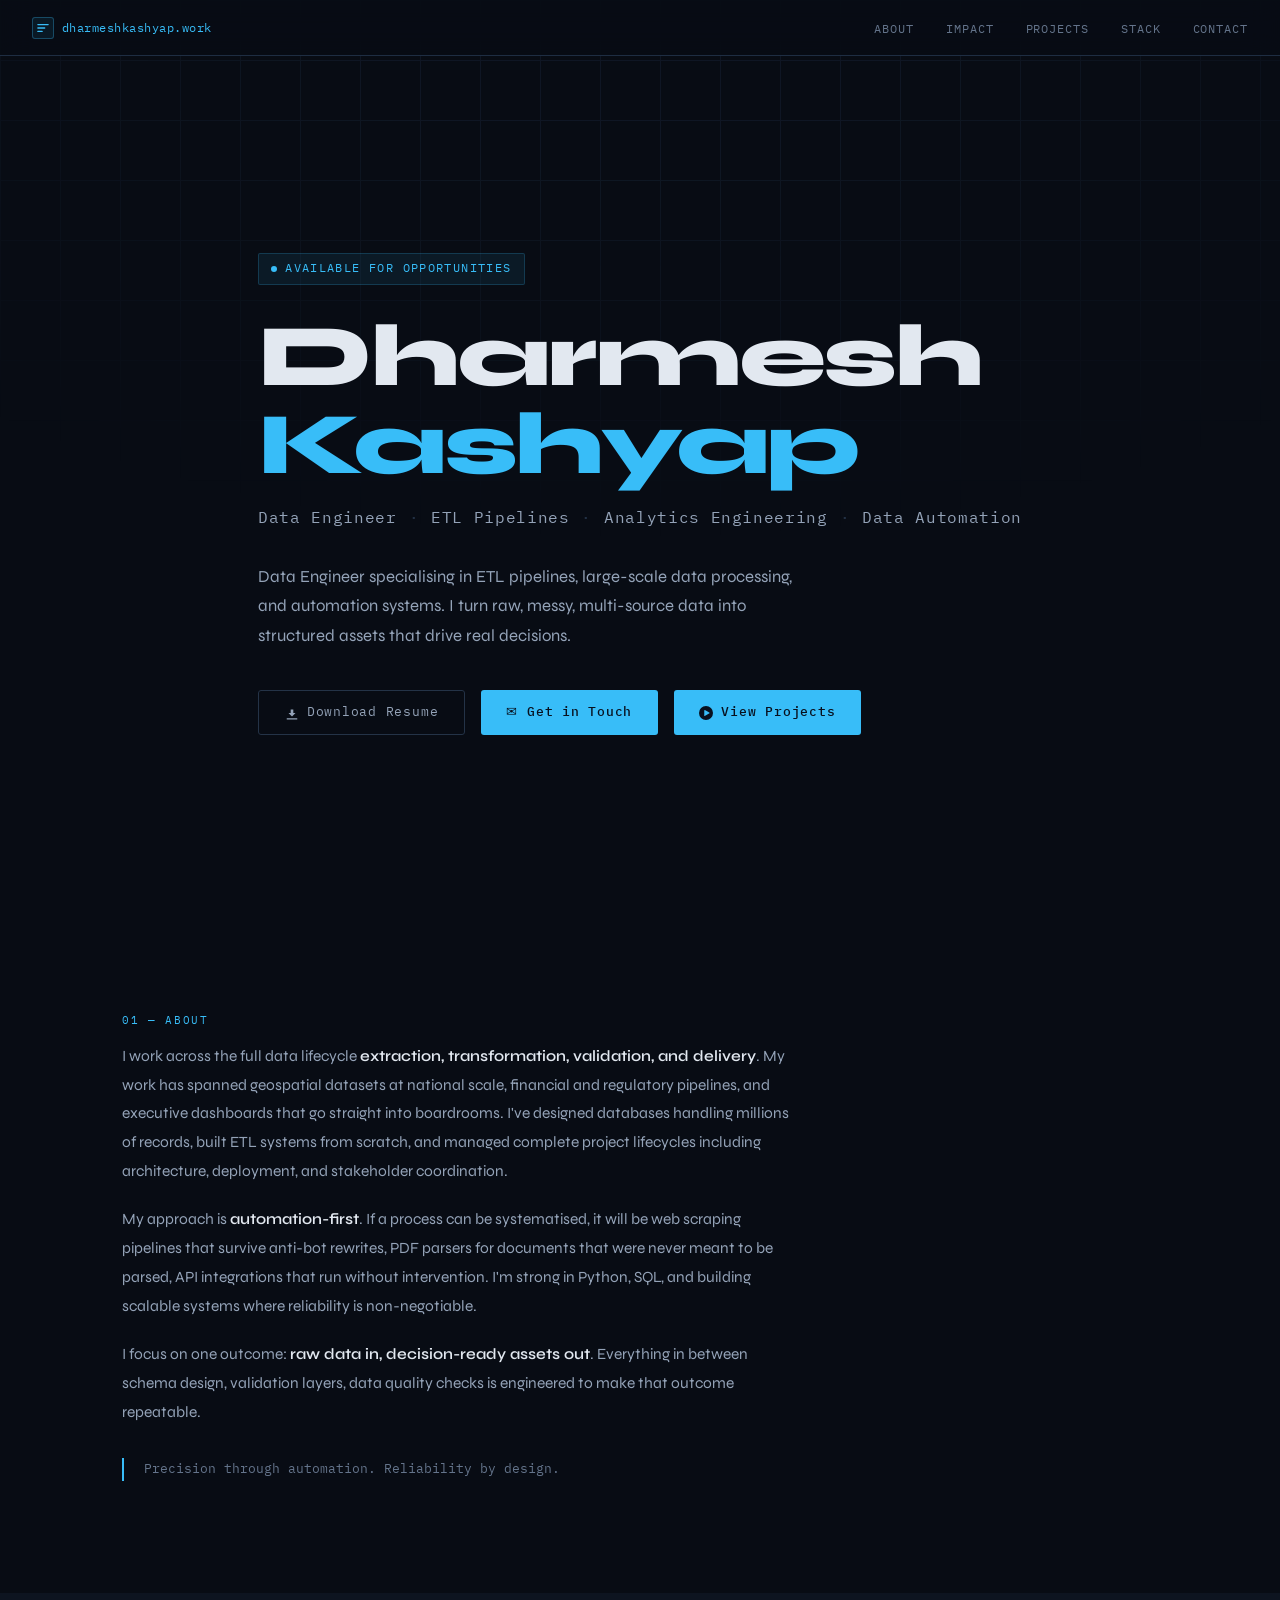
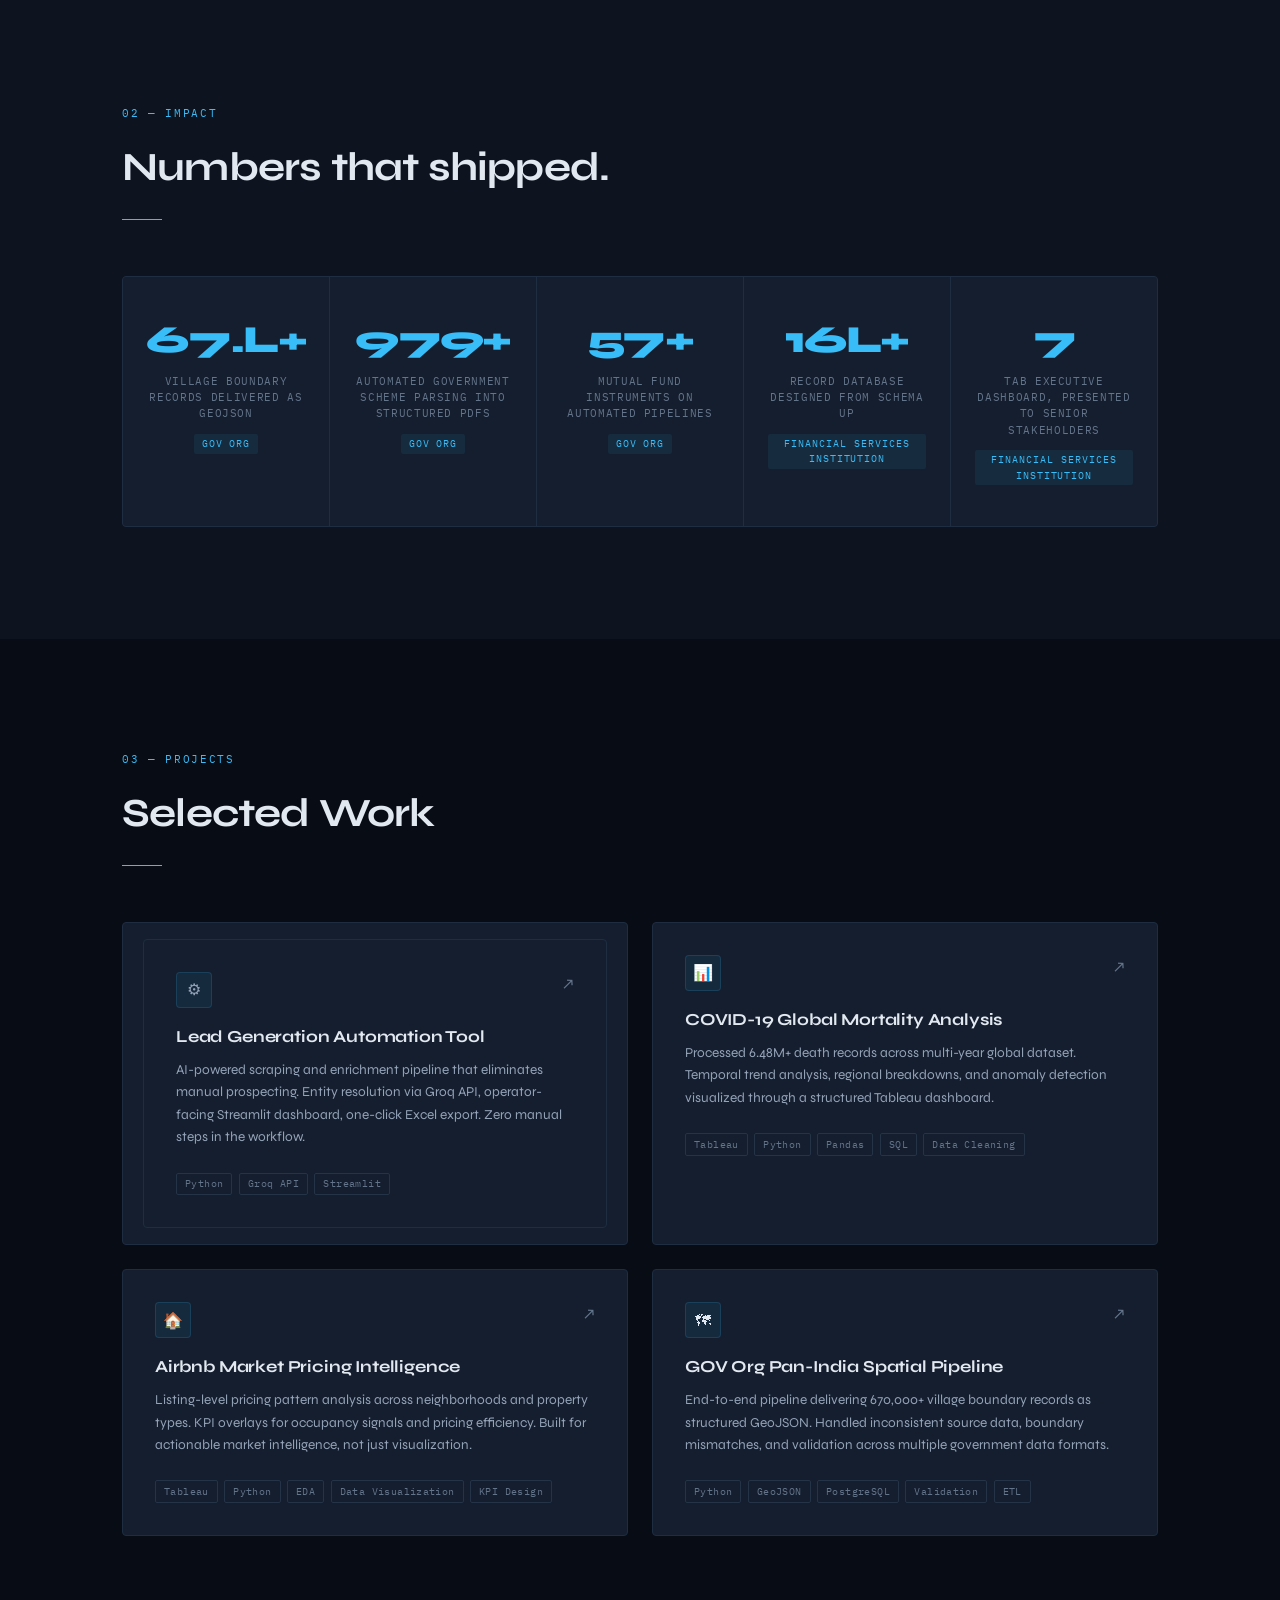
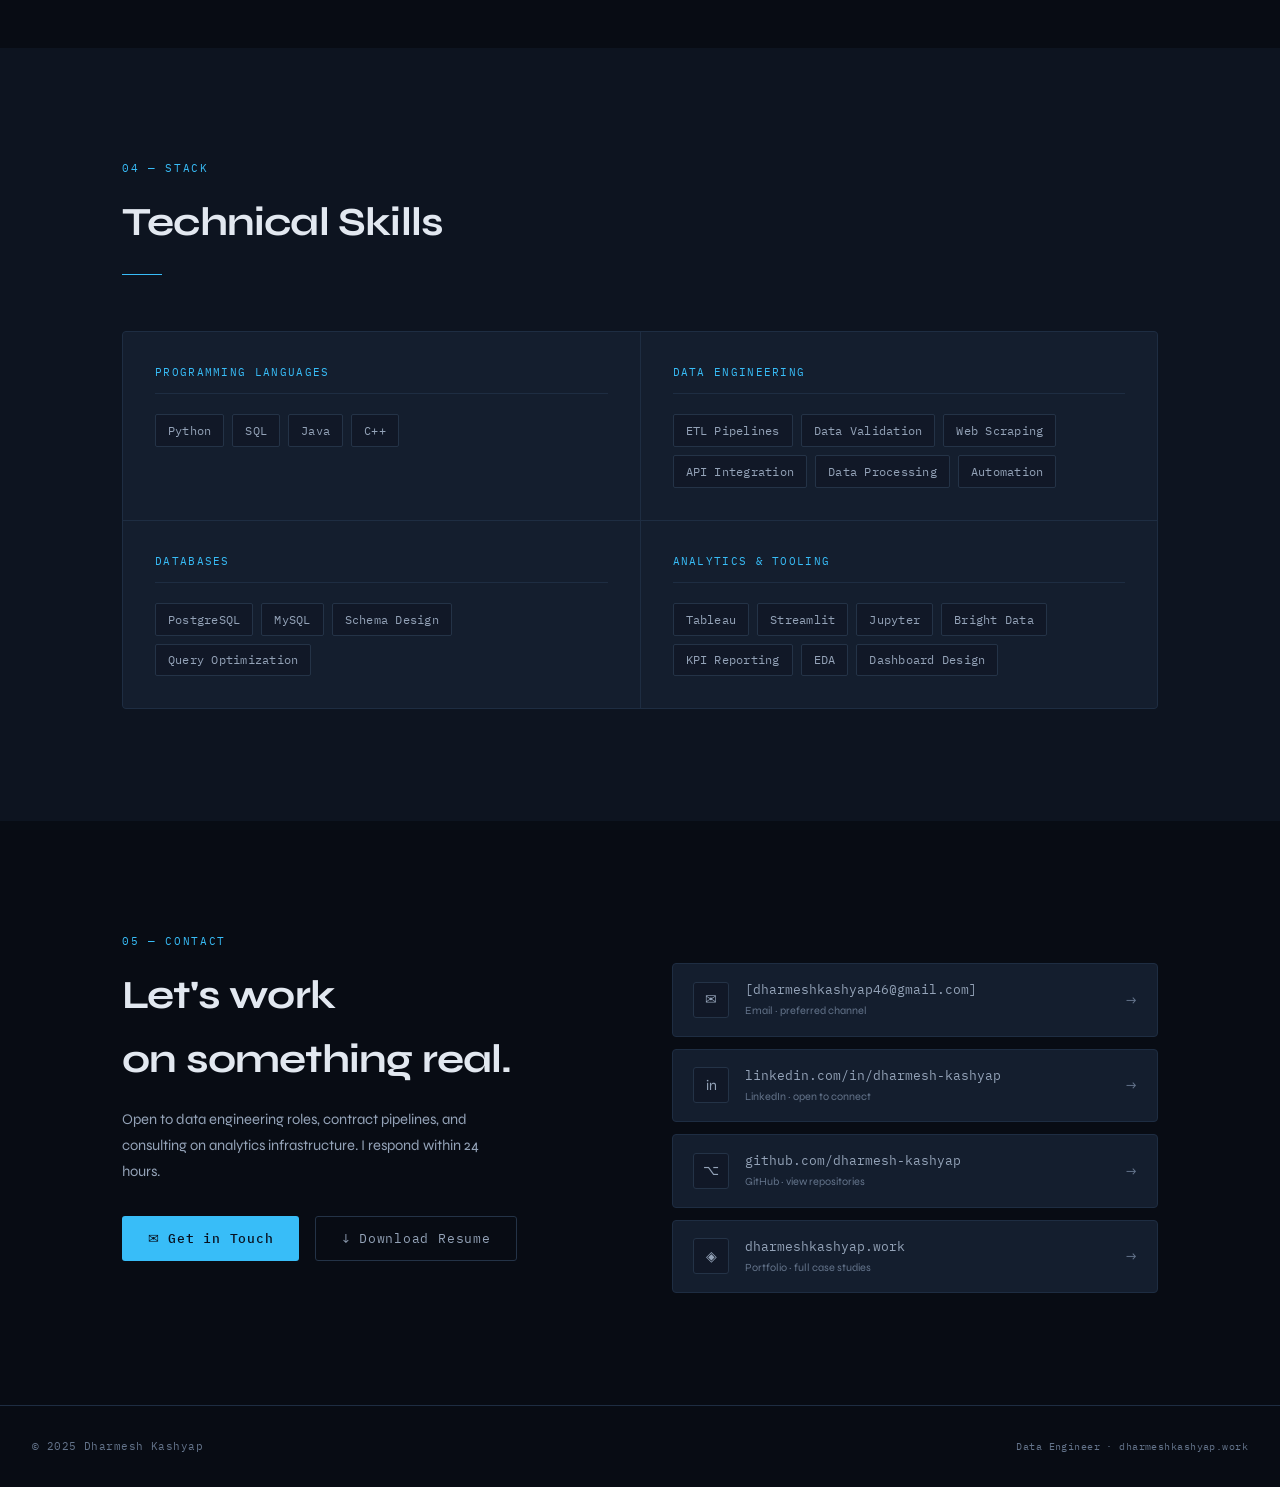
==== commit c4eebf3f: "link added" ====
--- a/index.html
+++ b/index.html
@@ -479,22 +479,23 @@
     <div class="section-divider fade-up"></div>
 
     <div class="projects-grid">
-      <div class="project-card fade-up">
-        <div class="project-header">
-          <div class="project-icon">⚙</div>
-          <span class="project-link-icon">↗</span>
-        </div>
-        <div class="project-name">Lead Generation Automation Tool</div>
-        <div class="project-desc">
-          AI-powered scraping and enrichment pipeline that eliminates manual prospecting.
-          Entity resolution via Groq API, operator-facing Streamlit dashboard,
-          one-click Excel export. Zero manual steps in the workflow.
-        </div>
-        <div class="project-stack">
-          <span class="tag">Python</span><span class="tag">Groq API</span><span class="tag">Streamlit</span>
-          <span class="tag">Bright Data</span><span class="tag">XPath</span><span class="tag">PostgreSQL</span>
-        </div>
-      </div>
+    <a href="https://github.com/dharmesh-kashyap/lead-generation-automation" target="_blank" class="contact-link">
+        <div class="project-card fade-up">
+          <div class="project-header">
+            <div class="project-icon">⚙</div>
+            <span class="project-link-icon">↗</span>
+          </div>
+          <div class="project-name">Lead Generation Automation Tool</div>
+          <div class="project-desc">
+            AI-powered scraping and enrichment pipeline that eliminates manual prospecting.
+            Entity resolution via Groq API, operator-facing Streamlit dashboard,
+            one-click Excel export. Zero manual steps in the workflow.
+          </div>
+          <div class="project-stack">
+            <span class="tag">Python</span><span class="tag">Groq API</span><span class="tag">Streamlit</span>
+          </div>
+        </div>
+    </a>
 
       <div class="project-card fade-up fade-up-d1">
         <div class="project-header">
@@ -627,7 +628,7 @@
         <a href="mailto:dharmeshkashyap46@gmail.com" class="contact-link">
           <div class="contact-link-icon">✉</div>
           <div>
-            <div class="contact-link-text"><span class="__cf_email__" data-cfemail="d3b7bbb2a1beb6a0bbb8b2a0bbaab2a3e7e593b4beb2babffdb0bcbe">[email&#160;protected]</span></div>
+            <div class="contact-link-text"><span class="__cf_email__" data-cfemail="d3b7bbb2a1beb6a0bbb8b2a0bbaab2a3e7e593b4beb2babffdb0bcbe">[dharmeshkashyap46@gmail.com]</span></div>
             <div class="contact-link-sub">Email · preferred channel</div>
           </div>
           <span class="contact-link-arrow">→</span>
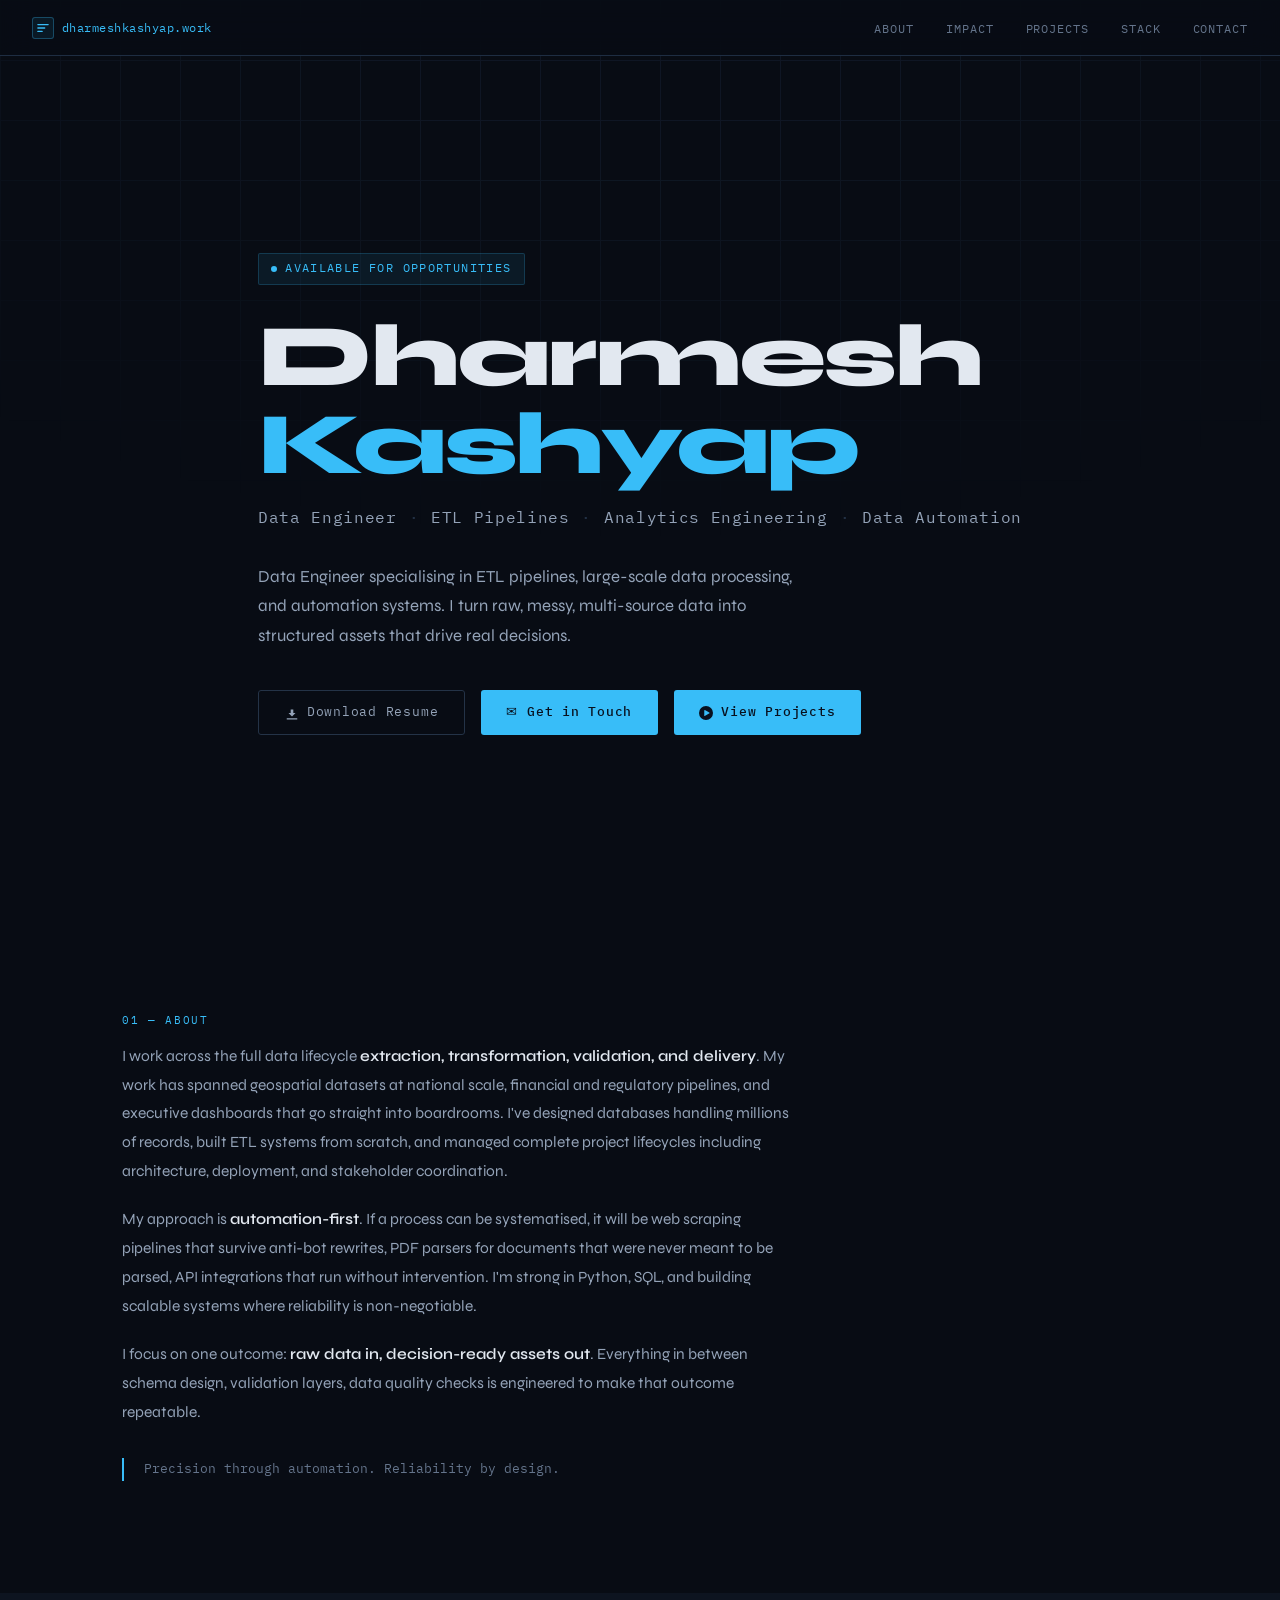
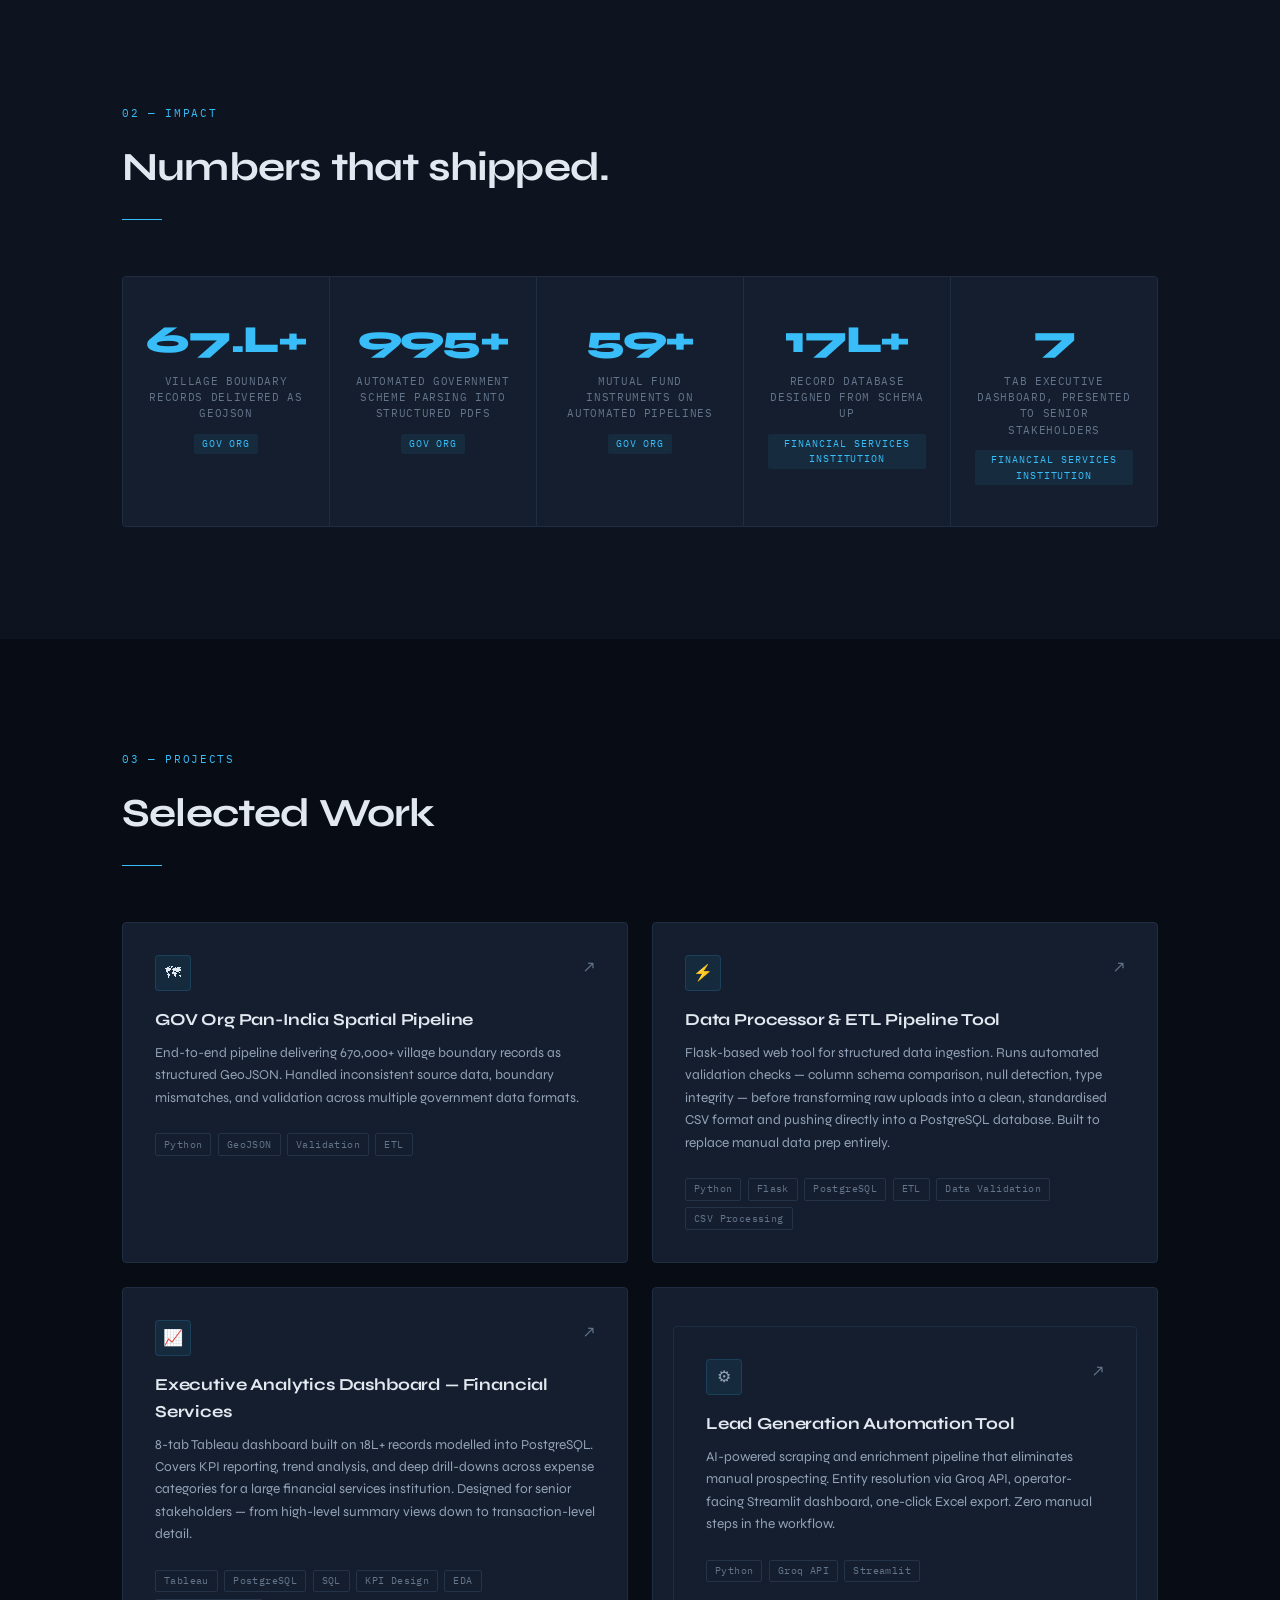
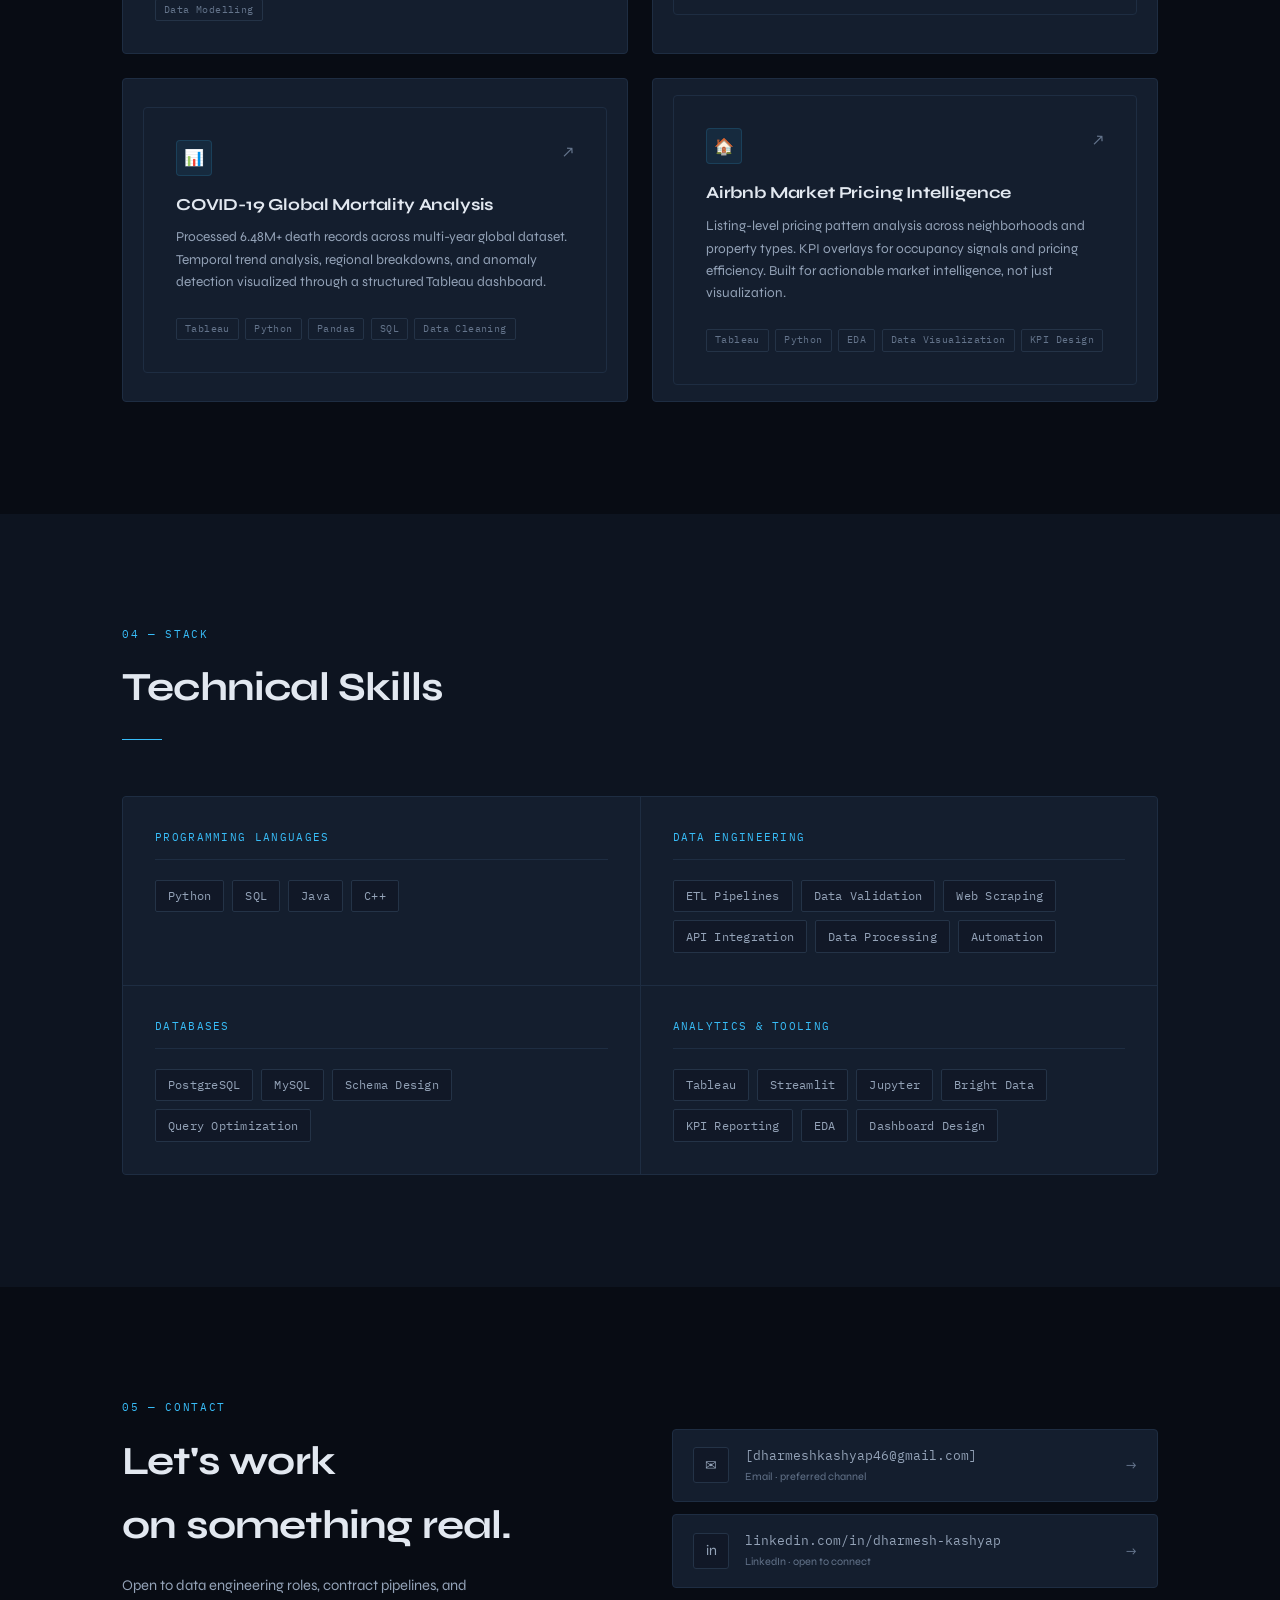
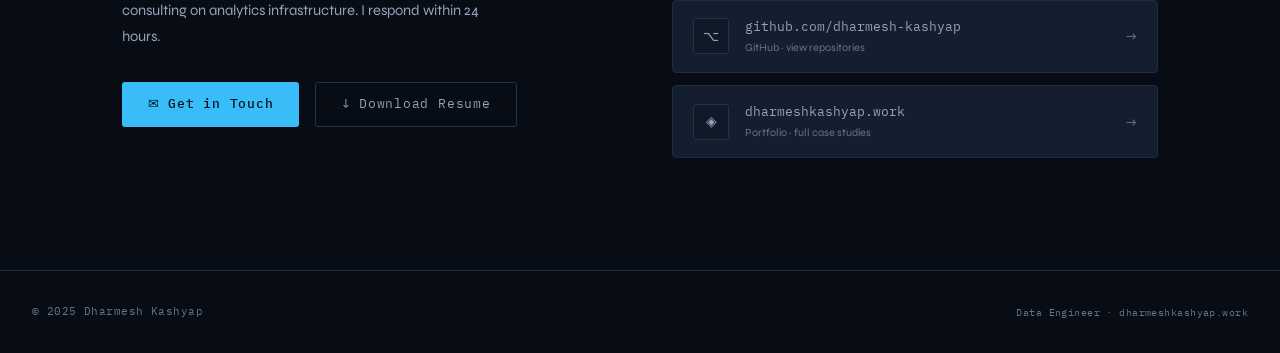
==== commit 062e10a8: "project update" ====
--- a/index.html
+++ b/index.html
@@ -479,7 +479,60 @@
     <div class="section-divider fade-up"></div>
 
     <div class="projects-grid">
-    <a href="https://github.com/dharmesh-kashyap/lead-generation-automation" target="_blank" class="contact-link">
+      <div class="project-card fade-up fade-up-d3">
+        <div class="project-header">
+          <div class="project-icon">🗺</div>
+          <span class="project-link-icon">↗</span>
+        </div>
+        <div class="project-name">GOV Org Pan-India Spatial Pipeline</div>
+        <div class="project-desc">
+          End-to-end pipeline delivering 670,000+ village boundary records as structured GeoJSON.
+          Handled inconsistent source data, boundary mismatches, and validation across
+          multiple government data formats.
+        </div>
+        <div class="project-stack">
+          <span class="tag">Python</span><span class="tag">GeoJSON</span>
+          <span class="tag">Validation</span><span class="tag">ETL</span>
+        </div>
+      </div>
+
+      <div class="project-card fade-up fade-up-d2">
+  <div class="project-header">
+    <div class="project-icon">⚡</div>
+    <span class="project-link-icon">↗</span>
+  </div>
+  <div class="project-name">Data Processor & ETL Pipeline Tool</div>
+  <div class="project-desc">
+    Flask-based web tool for structured data ingestion. Runs automated validation checks —
+    column schema comparison, null detection, type integrity — before transforming raw uploads
+    into a clean, standardised CSV format and pushing directly into a PostgreSQL database.
+    Built to replace manual data prep entirely.
+  </div>
+  <div class="project-stack">
+    <span class="tag">Python</span><span class="tag">Flask</span><span class="tag">PostgreSQL</span>
+    <span class="tag">ETL</span><span class="tag">Data Validation</span><span class="tag">CSV Processing</span>
+  </div>
+</div>
+
+<div class="project-card fade-up fade-up-d3">
+  <div class="project-header">
+    <div class="project-icon">📈</div>
+    <span class="project-link-icon">↗</span>
+  </div>
+  <div class="project-name">Executive Analytics Dashboard — Financial Services</div>
+  <div class="project-desc">
+    8-tab Tableau dashboard built on 18L+ records modelled into PostgreSQL.
+    Covers KPI reporting, trend analysis, and deep drill-downs across expense categories
+    for a large financial services institution. Designed for senior stakeholders —
+    from high-level summary views down to transaction-level detail.
+  </div>
+  <div class="project-stack">
+    <span class="tag">Tableau</span><span class="tag">PostgreSQL</span><span class="tag">SQL</span>
+    <span class="tag">KPI Design</span><span class="tag">EDA</span><span class="tag">Data Modelling</span>
+  </div>
+</div>
+
+          <a href="https://github.com/dharmesh-kashyap/lead-generation-automation" target="_blank" class="contact-link">
         <div class="project-card fade-up">
           <div class="project-header">
             <div class="project-icon">⚙</div>
@@ -497,56 +550,44 @@
         </div>
     </a>
 
-      <div class="project-card fade-up fade-up-d1">
-        <div class="project-header">
-          <div class="project-icon">📊</div>
-          <span class="project-link-icon">↗</span>
-        </div>
-        <div class="project-name">COVID-19 Global Mortality Analysis</div>
-        <div class="project-desc">
-          Processed 6.48M+ death records across multi-year global dataset.
-          Temporal trend analysis, regional breakdowns, and anomaly detection
-          visualized through a structured Tableau dashboard.
-        </div>
-        <div class="project-stack">
-          <span class="tag">Tableau</span><span class="tag">Python</span><span class="tag">Pandas</span>
-          <span class="tag">SQL</span><span class="tag">Data Cleaning</span>
-        </div>
-      </div>
-
-      <div class="project-card fade-up fade-up-d2">
-        <div class="project-header">
-          <div class="project-icon">🏠</div>
-          <span class="project-link-icon">↗</span>
-        </div>
-        <div class="project-name">Airbnb Market Pricing Intelligence</div>
-        <div class="project-desc">
-          Listing-level pricing pattern analysis across neighborhoods and property types.
-          KPI overlays for occupancy signals and pricing efficiency.
-          Built for actionable market intelligence, not just visualization.
-        </div>
-        <div class="project-stack">
-          <span class="tag">Tableau</span><span class="tag">Python</span><span class="tag">EDA</span>
-          <span class="tag">Data Visualization</span><span class="tag">KPI Design</span>
-        </div>
-      </div>
-
-      <div class="project-card fade-up fade-up-d3">
-        <div class="project-header">
-          <div class="project-icon">🗺</div>
-          <span class="project-link-icon">↗</span>
-        </div>
-        <div class="project-name">GOV Org Pan-India Spatial Pipeline</div>
-        <div class="project-desc">
-          End-to-end pipeline delivering 670,000+ village boundary records as structured GeoJSON.
-          Handled inconsistent source data, boundary mismatches, and validation across
-          multiple government data formats.
-        </div>
-        <div class="project-stack">
-          <span class="tag">Python</span><span class="tag">GeoJSON</span><span class="tag">PostgreSQL</span>
-          <span class="tag">Validation</span><span class="tag">ETL</span>
-        </div>
-      </div>
+    <a href="https://public.tableau.com/app/profile/dharmesh.kashyap/viz/CoronaVirusdeathreport/Dashboard1" target="_blank" class="contact-link">
+        <div class="project-card fade-up fade-up-d1">
+          <div class="project-header">
+            <div class="project-icon">📊</div>
+            <span class="project-link-icon">↗</span>
+          </div>
+          <div class="project-name">COVID-19 Global Mortality Analysis</div>
+          <div class="project-desc">
+            Processed 6.48M+ death records across multi-year global dataset.
+            Temporal trend analysis, regional breakdowns, and anomaly detection
+            visualized through a structured Tableau dashboard.
+          </div>
+          <div class="project-stack">
+            <span class="tag">Tableau</span><span class="tag">Python</span><span class="tag">Pandas</span>
+            <span class="tag">SQL</span><span class="tag">Data Cleaning</span>
+          </div>
+        </div>
+    </a>
+
+    <a href="https://public.tableau.com/app/profile/dharmesh.kashyap/viz/AirBNBPriceVariation_/Dashboard1" target="_blank" class="contact-link">
+        <div class="project-card fade-up fade-up-d2">
+          <div class="project-header">
+            <div class="project-icon">🏠</div>
+            <span class="project-link-icon">↗</span>
+          </div>
+          <div class="project-name">Airbnb Market Pricing Intelligence</div>
+          <div class="project-desc">
+            Listing-level pricing pattern analysis across neighborhoods and property types.
+            KPI overlays for occupancy signals and pricing efficiency.
+            Built for actionable market intelligence, not just visualization.
+          </div>
+          <div class="project-stack">
+            <span class="tag">Tableau</span><span class="tag">Python</span><span class="tag">EDA</span>
+            <span class="tag">Data Visualization</span><span class="tag">KPI Design</span>
+          </div>
+        </div>
+    </a>
+
     </div>
   </div>
 </section>
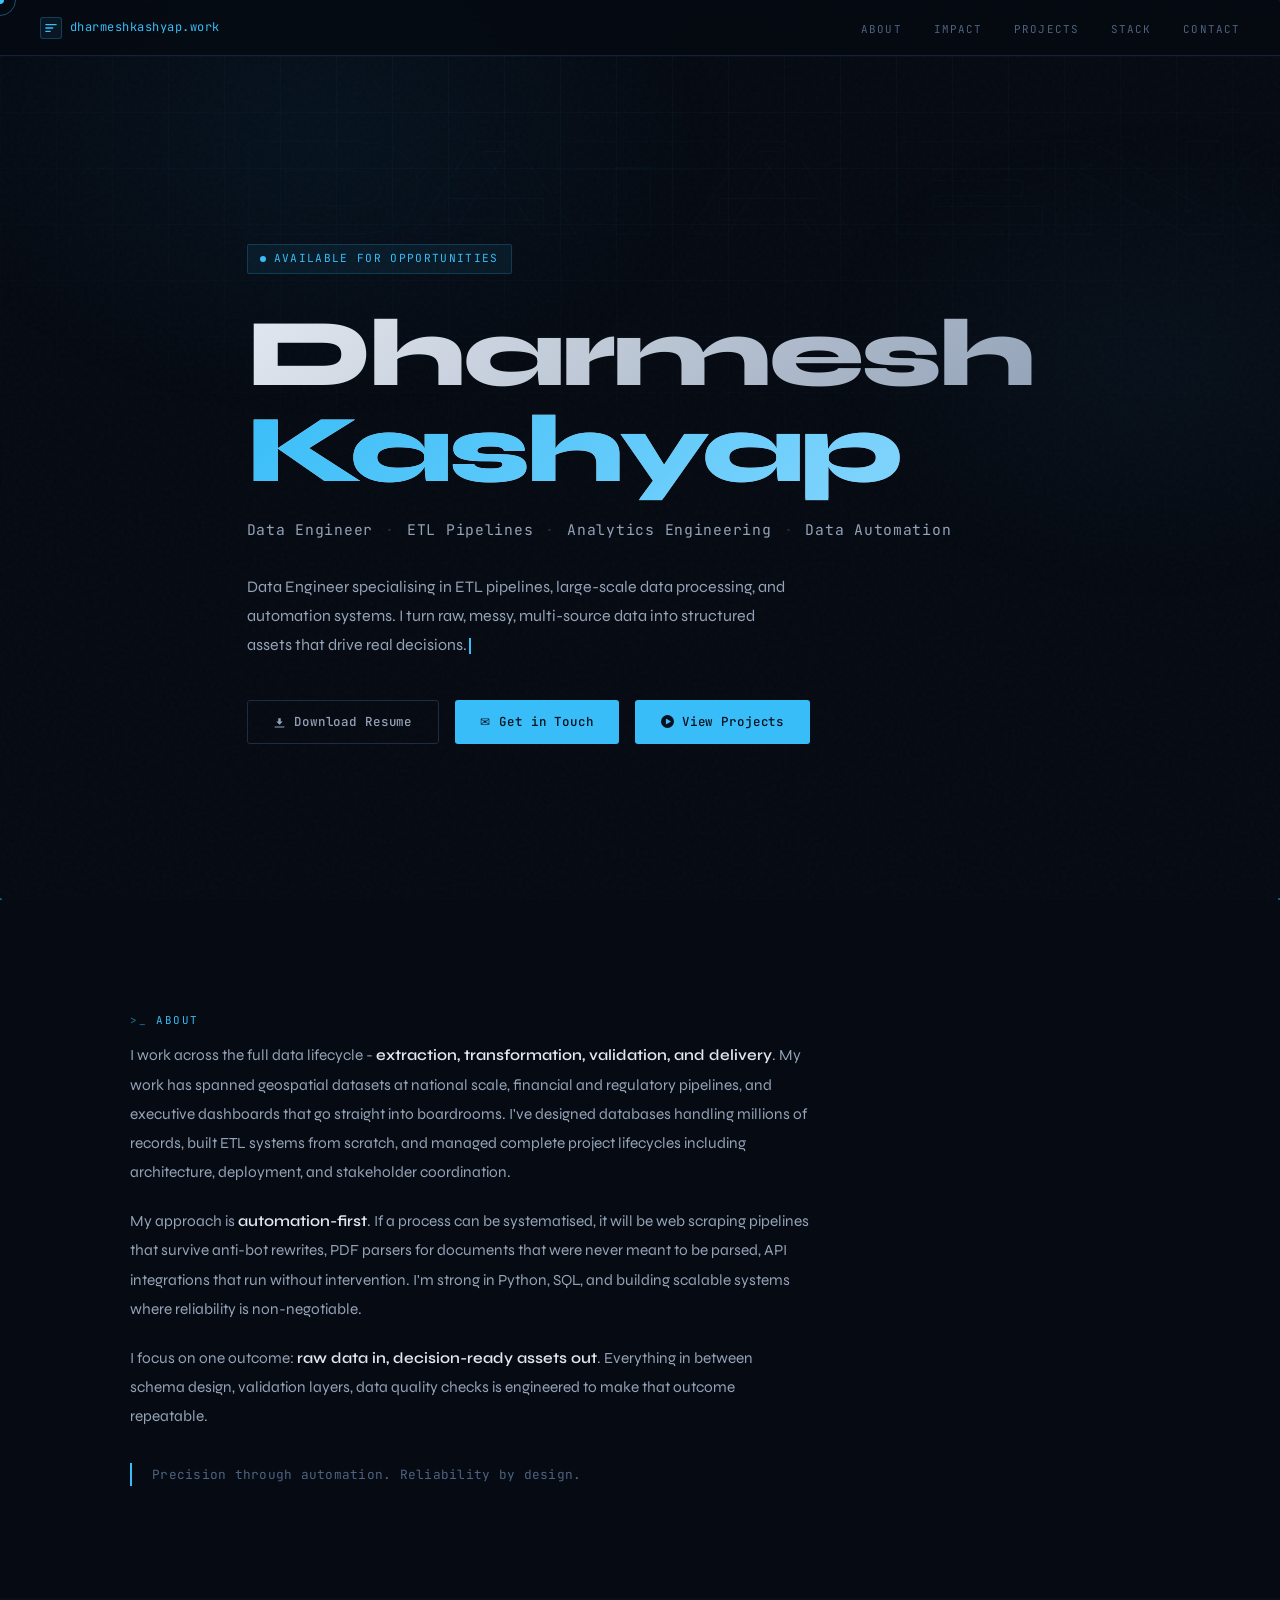
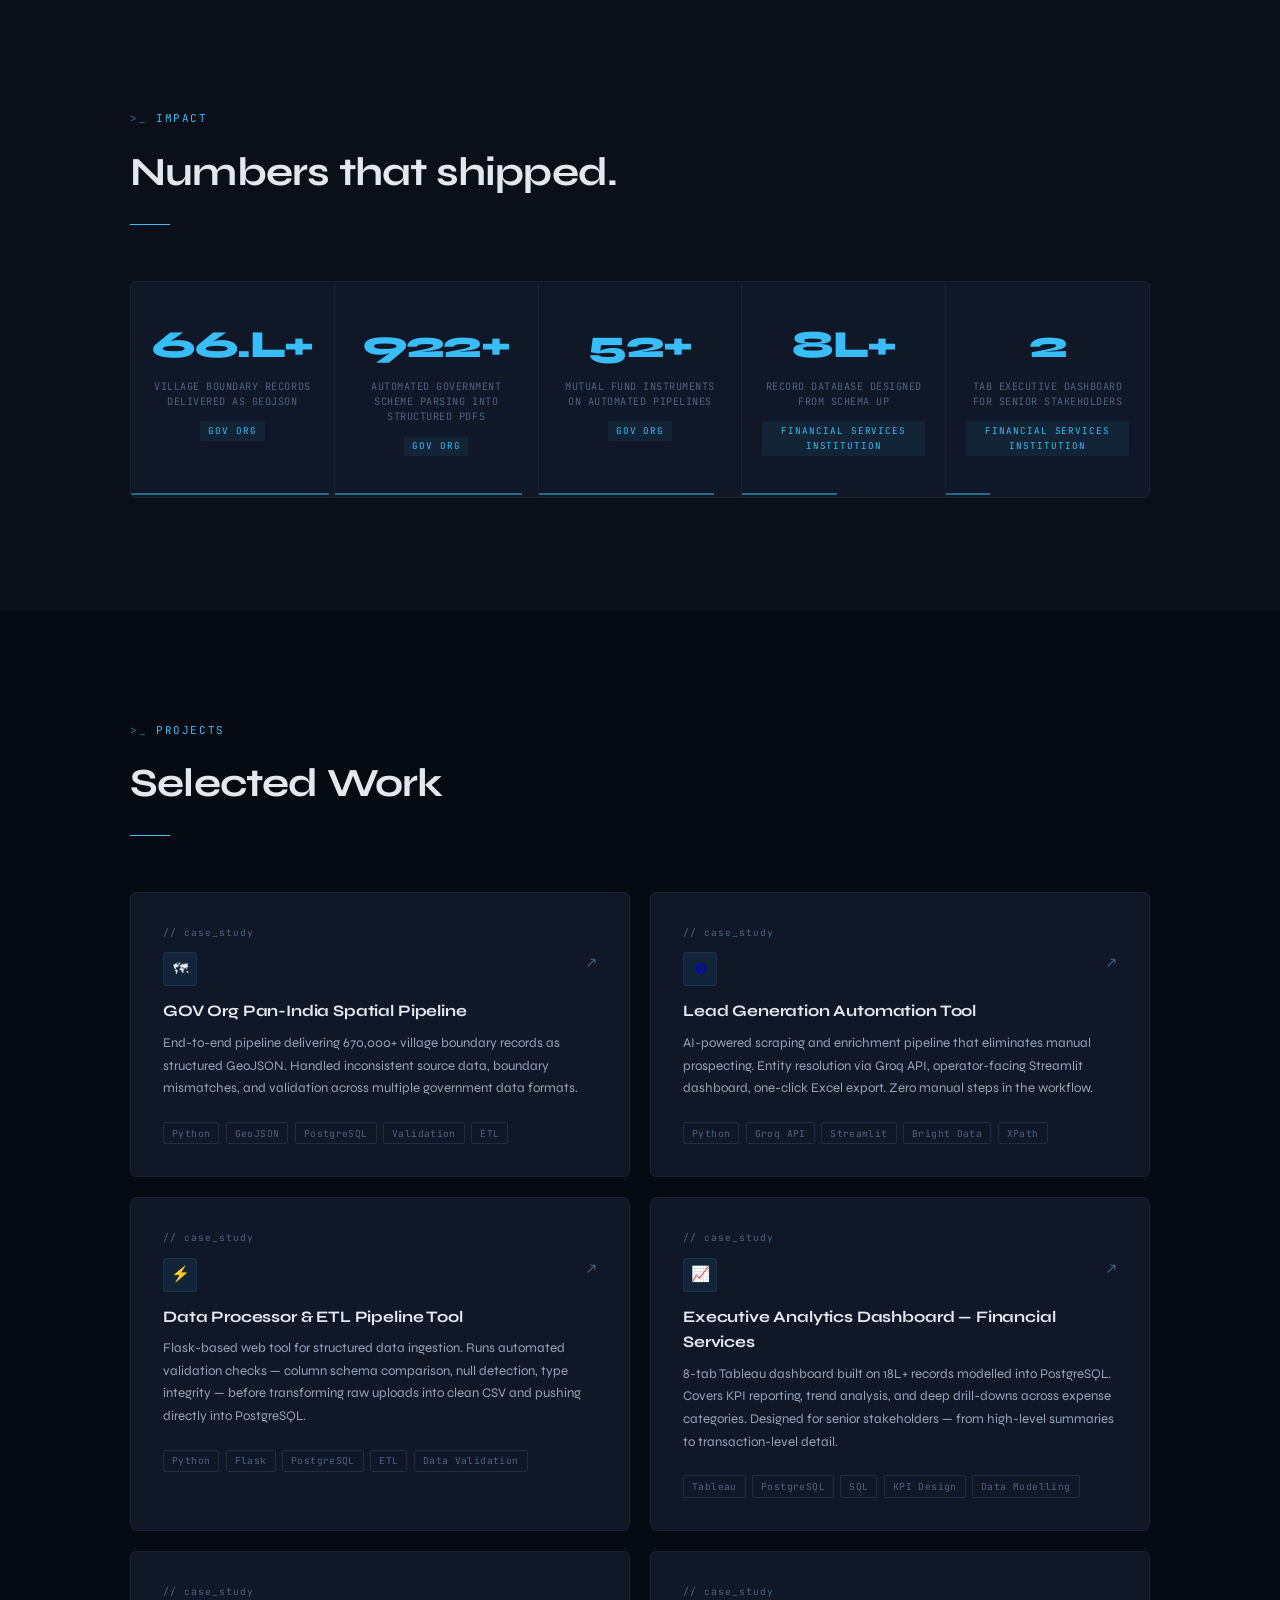
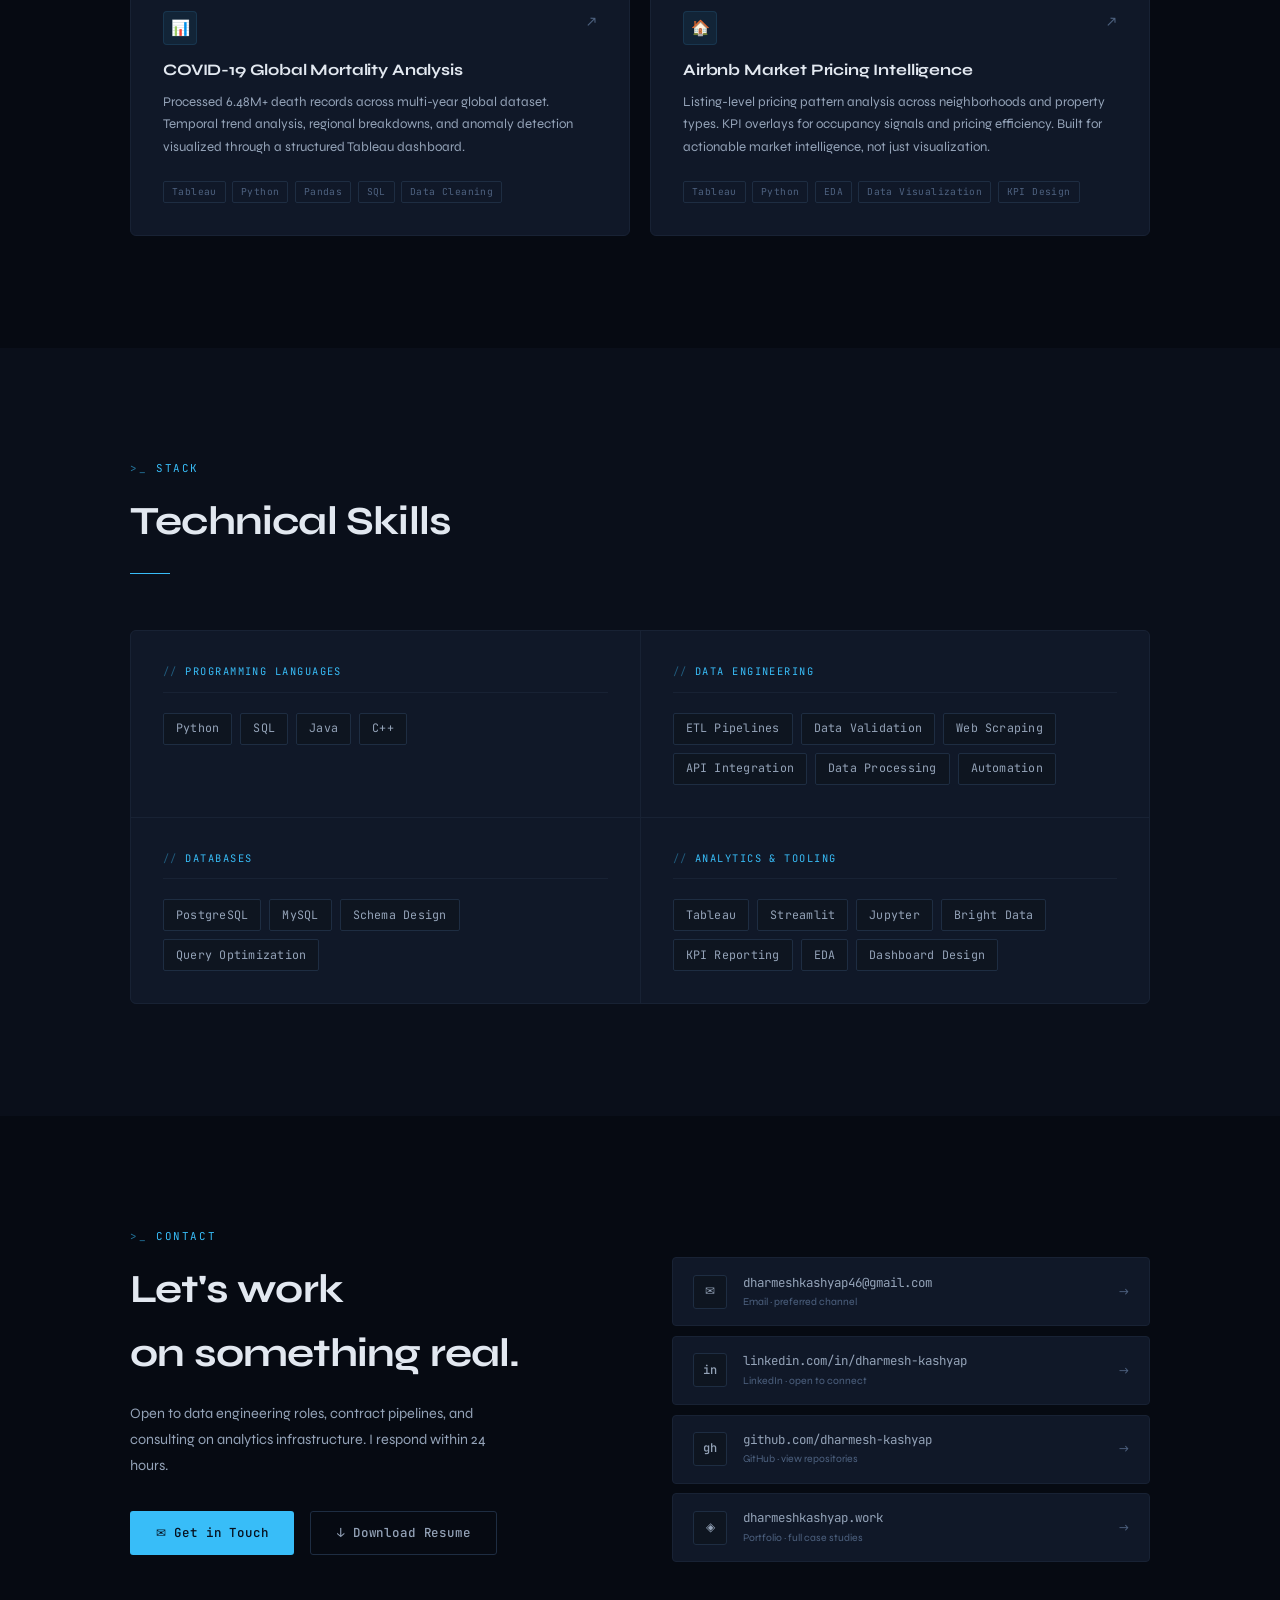
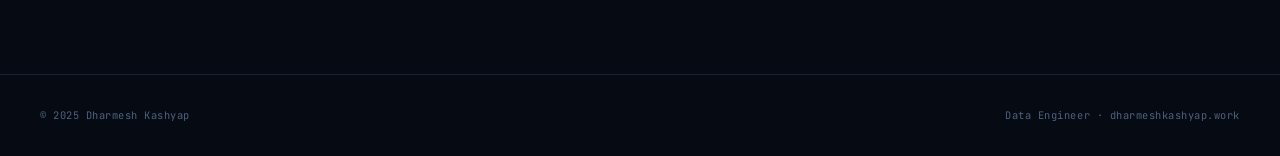
==== commit e8900f88: "Implement feature X to enhance user experience and optimize performance" ====
--- a/index.html
+++ b/index.html
@@ -1,346 +1,504 @@
 <!DOCTYPE html>
 <html lang="en">
 <head>
-<meta charset="UTF-8" />
-<meta name="viewport" content="width=device-width, initial-scale=1.0" />
+<meta charset="UTF-8"/>
+<meta name="viewport" content="width=device-width, initial-scale=1.0"/>
 <title>Dharmesh Kashyap — Data Engineer</title>
-<link rel="icon" type="image/x-icon" href="assets/favicon.ico" />
-<link rel="preconnect" href="https://fonts.googleapis.com" />
-<link rel="preconnect" href="https://fonts.gstatic.com" crossorigin />
-<link href="https://fonts.googleapis.com/css2?family=IBM+Plex+Mono:wght@300;400;500&family=Syne:wght@400;500;600;700;800&display=swap" rel="stylesheet" />
+<link rel="preconnect" href="https://fonts.googleapis.com"/>
+<link rel="preconnect" href="https://fonts.gstatic.com" crossorigin/>
+<link href="https://fonts.googleapis.com/css2?family=JetBrains+Mono:wght@300;400;500;600&family=Syne:wght@400;600;700;800&display=swap" rel="stylesheet"/>
 <style>
-  :root {
-    --bg: #080c14;
-    --bg2: #0d1420;
-    --bg3: #111827;
-    --surface: #141e2e;
-    --border: #1e2d42;
-    --border2: #243347;
-    --accent: #38bdf8;
-    --accent2: #0ea5e9;
-    --accent-dim: rgba(56,189,248,0.08);
-    --accent-glow: rgba(56,189,248,0.15);
-    --text: #e2e8f0;
-    --text2: #94a3b8;
-    --text3: #64748b;
-    --mono: 'IBM Plex Mono', monospace;
-    --sans: 'Syne', sans-serif;
-    --green: #34d399;
-    --red: #f87171;
-  }
-
-  *, *::before, *::after { box-sizing: border-box; margin: 0; padding: 0; }
-  html { scroll-behavior: smooth; font-size: 16px; }
-  body {
-    background: var(--bg);
-    color: var(--text);
-    font-family: var(--sans);
-    line-height: 1.6;
-    overflow-x: hidden;
-    -webkit-font-smoothing: antialiased;
-  }
-
-  ::-webkit-scrollbar { width: 4px; }
-  ::-webkit-scrollbar-track { background: var(--bg); }
-  ::-webkit-scrollbar-thumb { background: var(--border2); border-radius: 2px; }
-
-  .grid-bg {
-    position: fixed; inset: 0; z-index: 0; pointer-events: none;
-    background-image:
-      linear-gradient(var(--border) 1px, transparent 1px),
-      linear-gradient(90deg, var(--border) 1px, transparent 1px);
-    background-size: 60px 60px;
-    mask-image: radial-gradient(ellipse 80% 60% at 50% 0%, black 30%, transparent 100%);
-    opacity: 0.35;
-  }
-
-  /* NAV */
-  nav {
-    position: fixed; top: 0; left: 0; right: 0; z-index: 100;
-    padding: 0 2rem;
-    height: 56px;
-    display: flex; align-items: center; justify-content: space-between;
-    background: rgba(8,12,20,0.85);
-    backdrop-filter: blur(16px);
-    border-bottom: 1px solid var(--border);
-  }
-
-  .nav-logo {
-    display: flex; align-items: center; gap: 0.5rem;
-    font-family: var(--mono);
-    font-size: 0.78rem;
-    color: var(--accent);
-    letter-spacing: 0.04em;
-    text-decoration: none;
-    transition: opacity 0.2s;
-  }
-
-  .nav-logo:hover { opacity: 0.8; }
-
-  .nav-logo-icon {
-    width: 22px; height: 22px;
-    display: flex; align-items: center; justify-content: center;
-    border: 1px solid rgba(56,189,248,0.3);
-    border-radius: 3px;
-    background: var(--accent-dim);
-    flex-shrink: 0;
-  }
-
-  .nav-logo-icon svg { width: 12px; height: 12px; }
-
-  .nav-links { display: flex; gap: 2rem; list-style: none; }
-  .nav-links a {
-    font-family: var(--mono);
-    font-size: 0.72rem;
-    color: var(--text3);
-    text-decoration: none;
-    letter-spacing: 0.08em;
-    text-transform: uppercase;
-    transition: color 0.2s;
-  }
-  .nav-links a:hover { color: var(--accent); }
-
-  section { position: relative; z-index: 1; }
-  .container { max-width: 1100px; margin: 0 auto; padding: 0 2rem; }
-
-  /* HERO */
-  #hero { min-height: 100vh; display: flex; align-items: center; padding-top: 56px; }
-  .hero-inner { padding: 6rem 0 4rem; max-width: 780px; }
-
-  .hero-tag {
-    display: inline-flex; align-items: center; gap: 0.5rem;
-    font-family: var(--mono); font-size: 0.72rem;
-    color: var(--accent); letter-spacing: 0.12em; text-transform: uppercase;
-    margin-bottom: 1.75rem; padding: 0.35rem 0.75rem;
-    border: 1px solid rgba(56,189,248,0.2); border-radius: 2px;
-    background: var(--accent-dim);
-  }
-  .hero-tag::before {
-    content: ''; width: 6px; height: 6px;
-    background: var(--accent); border-radius: 50%;
-    animation: pulse 2s infinite;
-  }
-  @keyframes pulse {
-    0%, 100% { opacity: 1; transform: scale(1); }
-    50% { opacity: 0.4; transform: scale(0.8); }
-  }
-
-  .hero-name {
-    font-size: clamp(3rem, 7vw, 5.5rem); font-weight: 800;
-    line-height: 1.0; letter-spacing: -0.03em;
-    color: var(--text); margin-bottom: 1rem;
-  }
-  .hero-name span { color: var(--accent); }
-
-  .hero-role {
-    font-family: var(--mono); font-size: clamp(0.85rem, 2vw, 1rem);
-    color: var(--text2); letter-spacing: 0.04em;
-    margin-bottom: 2rem; display: flex; align-items: center; gap: 0.75rem; flex-wrap: wrap;
-  }
-  .hero-role-sep { color: var(--border2); }
-
-  .hero-desc {
-    font-size: 1.05rem; color: var(--text2);
-    max-width: 560px; line-height: 1.75; margin-bottom: 2.5rem; font-weight: 400;
-  }
-  .hero-ctas { display: flex; gap: 1rem; flex-wrap: wrap; }
-
-  .btn-primary {
-    padding: 0.7rem 1.6rem; background: var(--accent); color: #08111f;
-    font-family: var(--mono); font-size: 0.8rem; font-weight: 500;
-    letter-spacing: 0.06em; border: none; border-radius: 3px;
-    cursor: pointer; text-decoration: none; transition: all 0.2s;
-    display: inline-flex; align-items: center; gap: 0.5rem;
-  }
-  .btn-primary:hover { background: #7dd3fc; transform: translateY(-1px); box-shadow: 0 8px 24px rgba(56,189,248,0.25); }
-
-  .btn-secondary {
-    padding: 0.7rem 1.6rem; background: transparent; color: var(--text2);
-    font-family: var(--mono); font-size: 0.8rem; letter-spacing: 0.06em;
-    border: 1px solid var(--border2); border-radius: 3px;
-    cursor: pointer; text-decoration: none; transition: all 0.2s;
-    display: inline-flex; align-items: center; gap: 0.5rem;
-  }
-  .btn-secondary:hover { border-color: var(--accent); color: var(--accent); transform: translateY(-1px); }
-
-  /* SECTION HEADERS */
-  .section-label {
-    font-family: var(--mono); font-size: 0.7rem; color: var(--accent);
-    letter-spacing: 0.15em; text-transform: uppercase; margin-bottom: 0.75rem;
-  }
-  .section-title {
-    font-size: clamp(1.75rem, 4vw, 2.5rem); font-weight: 700;
-    letter-spacing: -0.02em; color: var(--text); margin-bottom: 1rem;
-  }
-  .section-sub {
-    font-size: 0.95rem; color: var(--text2); max-width: 560px;
-    line-height: 1.7; margin-bottom: 3.5rem;
-  }
-  .section-divider { width: 40px; height: 1px; background: var(--accent); margin: 1.25rem 0 3.5rem; opacity: 0.6; }
-
-  /* ABOUT */
-  #about { padding: 7rem 0; }
-  .about-grid { display: grid; grid-template-columns: 1fr; max-width: 700px; }
-  .about-text p { font-size: 0.97rem; color: var(--text2); line-height: 1.85; margin-bottom: 1.25rem; max-width: 680px; }
-  .about-text p strong { color: var(--text); font-weight: 600; }
-  .about-quote {
-    border-left: 2px solid var(--accent); padding-left: 1.25rem; margin-top: 2rem;
-    font-family: var(--mono); font-size: 0.82rem; color: var(--text3); line-height: 1.7;
-  }
-  .about-stats {
-    display: grid; grid-template-columns: 1fr 1fr; gap: 1px;
-    background: var(--border); border: 1px solid var(--border); border-radius: 4px; overflow: hidden;
-  }
-  .stat-box { background: var(--surface); padding: 1.5rem; transition: background 0.2s; }
-  .stat-box:hover { background: var(--bg3); }
-  .stat-num {
-    font-size: 1.9rem; font-weight: 800; color: var(--accent);
-    letter-spacing: -0.03em; line-height: 1; margin-bottom: 0.35rem; font-family: var(--sans);
-  }
-  .stat-label {
-    font-family: var(--mono); font-size: 0.68rem; color: var(--text3);
-    letter-spacing: 0.06em; text-transform: uppercase; line-height: 1.4;
-  }
-
-  /* ANIMATED COUNTERS */
-  #counters { padding: 7rem 0; background: var(--bg2); }
-
-  .counters-grid {
-    display: grid; grid-template-columns: repeat(5, 1fr);
-    gap: 1px; background: var(--border);
-    border: 1px solid var(--border); border-radius: 4px; overflow: hidden;
-  }
-
-  .counter-card {
-    background: var(--surface); padding: 2.5rem 1.5rem;
-    text-align: center; position: relative; overflow: hidden;
-    transition: background 0.3s;
-  }
-  .counter-card::after {
-    content: ''; position: absolute; bottom: 0; left: 0; right: 0; height: 2px;
-    background: linear-gradient(90deg, transparent, var(--accent), transparent);
-    transform: scaleX(0); transition: transform 0.6s ease;
-  }
-  .counter-card.counted::after { transform: scaleX(1); }
-  .counter-card:hover { background: var(--bg3); }
-
-  .counter-value {
-    font-family: var(--sans); font-size: 2.4rem; font-weight: 800;
-    color: var(--accent); letter-spacing: -0.04em; line-height: 1;
-    margin-bottom: 0.6rem; min-height: 2.9rem;
-    display: flex; align-items: center; justify-content: center;
-  }
-  .counter-suffix {
-    font-size: 1.6rem; font-weight: 700; color: var(--accent);
-  }
-  .counter-label {
-    font-family: var(--mono); font-size: 0.68rem; color: var(--text3);
-    letter-spacing: 0.06em; text-transform: uppercase; line-height: 1.5;
-  }
-  .counter-client {
-    font-family: var(--mono); font-size: 0.6rem; color: var(--accent);
-    letter-spacing: 0.1em; text-transform: uppercase; margin-top: 0.75rem;
-    padding: 0.15rem 0.5rem; background: var(--accent-dim);
-    border-radius: 2px; display: inline-block;
-  }
-
-  /* PROJECTS */
-  #projects { padding: 7rem 0; }
-  .projects-grid { display: grid; grid-template-columns: repeat(2, 1fr); gap: 1.5rem; }
-  .project-card {
-    background: var(--surface); border: 1px solid var(--border); border-radius: 4px;
-    padding: 2rem; transition: all 0.25s; position: relative; overflow: hidden;
-    text-decoration: none; display: block;
-  }
-  .project-card::after {
-    content: ''; position: absolute; inset: 0;
-    background: linear-gradient(135deg, var(--accent-dim), transparent);
-    opacity: 0; transition: opacity 0.3s;
-  }
-  .project-card:hover { border-color: var(--border2); transform: translateY(-2px); box-shadow: 0 16px 40px rgba(0,0,0,0.4); }
-  .project-card:hover::after { opacity: 1; }
-
-  .project-header { display: flex; justify-content: space-between; align-items: flex-start; margin-bottom: 1rem; position: relative; z-index: 1; }
-  .project-icon { width: 36px; height: 36px; background: var(--accent-dim); border: 1px solid rgba(56,189,248,0.15); border-radius: 4px; display: flex; align-items: center; justify-content: center; font-size: 1rem; }
-  .project-link-icon { color: var(--text3); transition: color 0.2s; font-size: 1rem; text-decoration: none; }
-  .project-card:hover .project-link-icon { color: var(--accent); }
-  .project-name { font-size: 1.05rem; font-weight: 700; color: var(--text); margin-bottom: 0.5rem; letter-spacing: -0.01em; position: relative; z-index: 1; }
-  .project-desc { font-size: 0.85rem; color: var(--text2); line-height: 1.65; margin-bottom: 1.5rem; position: relative; z-index: 1; }
-  .project-stack { display: flex; flex-wrap: wrap; gap: 0.4rem; position: relative; z-index: 1; }
-  .tag { font-family: var(--mono); font-size: 0.62rem; color: var(--text3); padding: 0.15rem 0.5rem; border: 1px solid var(--border2); border-radius: 2px; letter-spacing: 0.04em; }
-
-  /* SKILLS */
-  #skills { padding: 7rem 0; background: var(--bg2); }
-  .skills-grid {
-    display: grid; grid-template-columns: repeat(2, 1fr); gap: 1px;
-    background: var(--border); border: 1px solid var(--border); border-radius: 4px; overflow: hidden;
-  }
-  .skill-group { background: var(--surface); padding: 2rem; }
-  .skill-group-name {
-    font-family: var(--mono); font-size: 0.68rem; color: var(--accent);
-    letter-spacing: 0.12em; text-transform: uppercase; margin-bottom: 1.25rem;
-    padding-bottom: 0.75rem; border-bottom: 1px solid var(--border);
-  }
-  .skill-items { display: flex; flex-wrap: wrap; gap: 0.5rem; }
-  .skill-item {
-    font-family: var(--mono); font-size: 0.76rem; color: var(--text2);
-    padding: 0.35rem 0.75rem; background: var(--bg3); border: 1px solid var(--border2);
-    border-radius: 2px; transition: all 0.2s; letter-spacing: 0.02em;
-  }
-  .skill-item:hover { border-color: var(--accent); color: var(--accent); background: var(--accent-dim); }
-
-  /* CONTACT */
-  #contact { padding: 7rem 0; }
-  .contact-inner { display: grid; grid-template-columns: 1fr 1fr; gap: 4rem; align-items: start; }
-  .contact-links { display: flex; flex-direction: column; gap: 0.75rem; }
-  .contact-link {
-    display: flex; align-items: center; gap: 1rem;
-    padding: 1rem 1.25rem; background: var(--surface);
-    border: 1px solid var(--border); border-radius: 4px;
-    text-decoration: none; transition: all 0.2s; color: var(--text2);
-  }
-  .contact-link:hover { border-color: var(--accent); color: var(--accent); transform: translateX(4px); }
-  .contact-link-icon { width: 36px; height: 36px; background: var(--bg3); border: 1px solid var(--border2); border-radius: 3px; display: flex; align-items: center; justify-content: center; font-size: 0.9rem; flex-shrink: 0; }
-  .contact-link-text { font-family: var(--mono); font-size: 0.8rem; }
-  .contact-link-sub { font-size: 0.68rem; color: var(--text3); margin-top: 0.1rem; }
-  .contact-link-arrow { margin-left: auto; color: var(--text3); font-size: 0.8rem; transition: transform 0.2s; }
-  .contact-link:hover .contact-link-arrow { transform: translateX(3px); }
-
-  footer {
-    padding: 2rem; border-top: 1px solid var(--border);
-    display: flex; justify-content: space-between; align-items: center;
-    font-family: var(--mono); font-size: 0.68rem; color: var(--text3); letter-spacing: 0.04em;
-  }
-
-  /* ANIMATIONS */
-  .fade-up { opacity: 1; transform: translateY(0); transition: opacity 0.6s ease, transform 0.6s ease; }
-  .fade-up.animate { opacity: 0; transform: translateY(20px); }
-  .fade-up.animate.visible { opacity: 1; transform: translateY(0); }
-  .fade-up-d1 { transition-delay: 0.1s; }
-  .fade-up-d2 { transition-delay: 0.2s; }
-  .fade-up-d3 { transition-delay: 0.3s; }
-  .fade-up-d4 { transition-delay: 0.4s; }
-
-  @media (max-width: 768px) {
-    .about-grid, .contact-inner { grid-template-columns: 1fr; }
-    .counters-grid { grid-template-columns: repeat(2, 1fr); }
-    .counters-grid .counter-card:last-child { grid-column: span 2; }
-    .projects-grid, .skills-grid { grid-template-columns: 1fr; }
-    .about-stats { grid-template-columns: 1fr 1fr; }
-    .nav-links { display: none; }
-  }
+:root {
+  --bg: #060a12;
+  --bg2: #0a0f1a;
+  --bg3: #0e1520;
+  --surface: #101828;
+  --surface2: #131d2e;
+  --border: #182234;
+  --border2: #1e2d42;
+  --accent: #38bdf8;
+  --accent2: #0ea5e9;
+  --accent-dim: rgba(56,189,248,0.07);
+  --accent-glow: rgba(56,189,248,0.18);
+  --text: #e2e8f0;
+  --text2: #94a3b8;
+  --text3: #4e6280;
+  --mono: 'JetBrains Mono', monospace;
+  --sans: 'Syne', sans-serif;
+  --green: #34d399;
+}
+
+*,*::before,*::after{box-sizing:border-box;margin:0;padding:0;}
+html{scroll-behavior:smooth;}
+body{
+  background:var(--bg);color:var(--text);
+  font-family:var(--sans);line-height:1.6;
+  overflow-x:hidden;-webkit-font-smoothing:antialiased;
+  cursor:none;
+}
+
+/* CUSTOM CURSOR */
+#cursor{
+  position:fixed;width:8px;height:8px;
+  background:var(--accent);border-radius:50%;
+  pointer-events:none;z-index:9999;
+  transform:translate(-50%,-50%);
+  transition:transform 0.1s,width 0.2s,height 0.2s,opacity 0.2s;
+  mix-blend-mode:screen;
+}
+#cursor-ring{
+  position:fixed;width:32px;height:32px;
+  border:1px solid rgba(56,189,248,0.4);
+  border-radius:50%;pointer-events:none;z-index:9998;
+  transform:translate(-50%,-50%);
+  transition:transform 0.12s ease,width 0.25s,height 0.25s,border-color 0.2s;
+}
+body:has(a:hover) #cursor-ring,
+body:has(button:hover) #cursor-ring{
+  width:48px;height:48px;border-color:rgba(56,189,248,0.7);
+}
+
+/* SCROLLBAR */
+::-webkit-scrollbar{width:3px;}
+::-webkit-scrollbar-track{background:var(--bg);}
+::-webkit-scrollbar-thumb{background:var(--border2);border-radius:2px;}
+
+/* NOISE OVERLAY */
+body::before{
+  content:'';position:fixed;inset:0;z-index:0;pointer-events:none;
+  background-image:url("data:image/svg+xml,%3Csvg viewBox='0 0 256 256' xmlns='http://www.w3.org/2000/svg'%3E%3Cfilter id='noise'%3E%3CfeTurbulence type='fractalNoise' baseFrequency='0.9' numOctaves='4' stitchTiles='stitch'/%3E%3C/filter%3E%3Crect width='100%25' height='100%25' filter='url(%23noise)' opacity='1'/%3E%3C/svg%3E");
+  opacity:0.025;
+}
+
+/* GRID BACKGROUND */
+.grid-bg{
+  position:fixed;inset:0;z-index:0;pointer-events:none;
+  background-image:
+    linear-gradient(rgba(56,189,248,0.04) 1px,transparent 1px),
+    linear-gradient(90deg,rgba(56,189,248,0.04) 1px,transparent 1px);
+  background-size:56px 56px;
+  animation:gridPan 30s linear infinite;
+  mask-image:radial-gradient(ellipse 90% 70% at 50% 0%,black 20%,transparent 100%);
+}
+@keyframes gridPan{
+  0%{background-position:0 0;}
+  100%{background-position:56px 56px;}
+}
+
+/* AURORA */
+.aurora{
+  position:fixed;top:-20%;left:-10%;width:70%;height:70%;
+  background:radial-gradient(ellipse,rgba(14,165,233,0.06) 0%,transparent 65%);
+  pointer-events:none;z-index:0;
+  animation:auroraFloat 12s ease-in-out infinite alternate;
+}
+.aurora2{
+  position:fixed;top:10%;right:-20%;width:60%;height:60%;
+  background:radial-gradient(ellipse,rgba(56,189,248,0.04) 0%,transparent 65%);
+  pointer-events:none;z-index:0;
+  animation:auroraFloat 16s ease-in-out infinite alternate-reverse;
+}
+@keyframes auroraFloat{
+  0%{transform:translate(0,0) scale(1);}
+  100%{transform:translate(3%,5%) scale(1.08);}
+}
+
+/* PARTICLE CANVAS */
+#particle-canvas{
+  position:fixed;inset:0;z-index:0;pointer-events:none;opacity:0.5;
+}
+
+/* NAV */
+nav{
+  position:fixed;top:0;left:0;right:0;z-index:100;
+  padding:0 2.5rem;height:56px;
+  display:flex;align-items:center;justify-content:space-between;
+  background:rgba(6,10,18,0.8);
+  backdrop-filter:blur(20px);
+  border-bottom:1px solid var(--border);
+}
+.nav-logo{
+  display:flex;align-items:center;gap:0.5rem;
+  font-family:var(--mono);font-size:0.75rem;
+  color:var(--accent);letter-spacing:0.04em;
+  text-decoration:none;transition:opacity 0.2s;
+}
+.nav-logo:hover{opacity:0.75;}
+.nav-logo-icon{
+  width:22px;height:22px;display:flex;align-items:center;justify-content:center;
+  border:1px solid rgba(56,189,248,0.25);border-radius:3px;
+  background:var(--accent-dim);flex-shrink:0;
+}
+.nav-logo-icon svg{width:12px;height:12px;}
+.nav-links{display:flex;gap:2rem;list-style:none;}
+.nav-links a{
+  font-family:var(--mono);font-size:0.68rem;color:var(--text3);
+  text-decoration:none;letter-spacing:0.1em;text-transform:uppercase;
+  position:relative;padding-bottom:2px;transition:color 0.2s;
+}
+.nav-links a::after{
+  content:'';position:absolute;bottom:0;left:0;width:0;height:1px;
+  background:var(--accent);transition:width 0.3s ease;
+}
+.nav-links a:hover{color:var(--accent);}
+.nav-links a:hover::after{width:100%;}
+
+section{position:relative;z-index:1;}
+.container{max-width:1100px;margin:0 auto;padding:0 2.5rem;}
+
+/* HERO */
+#hero{min-height:100vh;display:flex;align-items:center;padding-top:56px;overflow:hidden;}
+.hero-inner{padding:6rem 0 4rem;max-width:800px;position:relative;}
+
+.hero-ghost{
+  position:absolute;top:-2rem;left:-0.5rem;
+  font-size:clamp(4rem,12vw,9rem);font-weight:800;
+  color:transparent;-webkit-text-stroke:1px rgba(56,189,248,0.04);
+  letter-spacing:-0.04em;line-height:1;
+  pointer-events:none;white-space:nowrap;user-select:none;
+  font-family:var(--sans);z-index:0;
+}
+
+.hero-tag{
+  display:inline-flex;align-items:center;gap:0.5rem;
+  font-family:var(--mono);font-size:0.7rem;
+  color:var(--accent);letter-spacing:0.12em;text-transform:uppercase;
+  margin-bottom:2rem;padding:0.3rem 0.75rem;
+  border:1px solid rgba(56,189,248,0.2);border-radius:2px;
+  background:var(--accent-dim);position:relative;z-index:1;
+}
+.hero-tag::before{
+  content:'';width:6px;height:6px;
+  background:var(--accent);border-radius:50%;
+  animation:pulse 2s infinite;flex-shrink:0;
+}
+@keyframes pulse{
+  0%,100%{opacity:1;box-shadow:0 0 0 0 rgba(56,189,248,0.4);}
+  50%{opacity:0.6;box-shadow:0 0 0 4px rgba(56,189,248,0);}
+}
+
+.hero-name{
+  font-size:clamp(3.2rem,7.5vw,6rem);font-weight:800;
+  line-height:1.0;letter-spacing:-0.03em;
+  color:var(--text);margin-bottom:1.25rem;
+  position:relative;z-index:1;
+  background:linear-gradient(135deg,#e2e8f0 0%,#94a3b8 50%,#e2e8f0 100%);
+  background-size:200% auto;
+  -webkit-background-clip:text;-webkit-text-fill-color:transparent;
+  background-clip:text;
+  animation:shimmer 4s linear infinite;
+}
+.hero-name span{
+  background:linear-gradient(135deg,#38bdf8 0%,#7dd3fc 50%,#38bdf8 100%);
+  background-size:200% auto;
+  -webkit-background-clip:text;-webkit-text-fill-color:transparent;
+  background-clip:text;
+  animation:shimmer 3s linear infinite;
+}
+@keyframes shimmer{
+  0%{background-position:0% center;}
+  100%{background-position:200% center;}
+}
+
+.hero-role{
+  font-family:var(--mono);font-size:clamp(0.78rem,2vw,0.92rem);
+  color:var(--text2);letter-spacing:0.05em;
+  margin-bottom:2rem;display:flex;align-items:center;gap:0.75rem;flex-wrap:wrap;
+  position:relative;z-index:1;
+}
+.hero-role-sep{color:var(--border2);}
+
+.hero-desc{
+  font-size:1rem;color:var(--text2);max-width:540px;
+  line-height:1.8;margin-bottom:1rem;font-weight:400;
+  position:relative;z-index:1;
+}
+.typing-cursor{
+  display:inline-block;width:2px;height:1em;
+  background:var(--accent);margin-left:2px;
+  vertical-align:text-bottom;
+  animation:blink 1s step-end infinite;
+}
+@keyframes blink{0%,100%{opacity:1;}50%{opacity:0;}}
+
+.hero-ctas{display:flex;gap:1rem;flex-wrap:wrap;margin-top:2.5rem;position:relative;z-index:1;}
+
+/* LIQUID FILL BUTTONS */
+.btn-primary,.btn-secondary{
+  padding:0.7rem 1.6rem;
+  font-family:var(--mono);font-size:0.78rem;font-weight:500;
+  letter-spacing:0.07em;border-radius:3px;
+  cursor:none;text-decoration:none;
+  display:inline-flex;align-items:center;gap:0.5rem;
+  position:relative;overflow:hidden;transition:all 0.2s;
+}
+.btn-primary{background:var(--accent);color:#06101e;border:none;}
+.btn-secondary{background:transparent;color:var(--text2);border:1px solid var(--border2);}
+
+.btn-primary::before,.btn-secondary::before{
+  content:'';position:absolute;inset:0;
+  background:rgba(255,255,255,0.12);
+  transform:translateX(-101%);
+  transition:transform 0.4s cubic-bezier(0.4,0,0.2,1);
+}
+.btn-primary:hover::before,.btn-secondary:hover::before{transform:translateX(0);}
+.btn-primary:hover{transform:translateY(-1px);box-shadow:0 8px 28px rgba(56,189,248,0.3);}
+.btn-secondary:hover{border-color:var(--accent);color:var(--accent);transform:translateY(-1px);}
+
+/* SECTION HEADERS */
+.section-label{
+  font-family:var(--mono);font-size:0.68rem;color:var(--accent);
+  letter-spacing:0.15em;text-transform:uppercase;margin-bottom:0.75rem;
+}
+.section-label::before{content:'>_ ';opacity:0.6;}
+.section-title{
+  font-size:clamp(1.75rem,4vw,2.5rem);font-weight:700;
+  letter-spacing:-0.02em;color:var(--text);margin-bottom:1rem;
+}
+.section-divider{width:40px;height:1px;background:var(--accent);margin:1.25rem 0 3.5rem;opacity:0.5;}
+
+/* ABOUT */
+#about{padding:7rem 0;}
+.about-grid{display:grid;grid-template-columns:1fr;max-width:720px;}
+.about-text p{
+  font-size:0.96rem;color:var(--text2);line-height:1.9;
+  margin-bottom:1.25rem;max-width:680px;
+}
+.about-text p strong{color:var(--text);font-weight:600;}
+.about-quote{
+  border-left:2px solid var(--accent);padding-left:1.25rem;margin-top:2rem;
+  font-family:var(--mono);font-size:0.8rem;color:var(--text3);line-height:1.8;
+  letter-spacing:0.02em;
+}
+
+/* COUNTERS */
+#counters{padding:7rem 0;background:var(--bg2);}
+.counters-grid{
+  display:grid;grid-template-columns:repeat(5,1fr);
+  gap:1px;background:var(--border);
+  border:1px solid var(--border);border-radius:6px;overflow:hidden;
+}
+.counter-card{
+  background:var(--surface);padding:2.5rem 1.25rem;
+  text-align:center;position:relative;overflow:hidden;
+  transition:background 0.3s;
+}
+.counter-card::before{
+  content:'';position:absolute;inset:0;
+  background:radial-gradient(circle at var(--mx,50%) var(--my,50%),rgba(56,189,248,0.08),transparent 60%);
+  opacity:0;transition:opacity 0.3s;
+}
+.counter-card:hover::before{opacity:1;}
+.counter-card::after{
+  content:'';position:absolute;bottom:0;left:0;right:0;height:2px;
+  background:linear-gradient(90deg,transparent,var(--accent),transparent);
+  transform:scaleX(0);transition:transform 0.8s ease;
+}
+.counter-card.counted::after{transform:scaleX(1);}
+.counter-card:hover{background:var(--bg3);}
+
+.counter-progress{
+  position:absolute;bottom:2px;left:0;height:2px;
+  background:var(--accent);width:0%;
+  transition:none;opacity:0.5;
+}
+
+.counter-value{
+  font-family:var(--sans);font-size:2.4rem;font-weight:800;
+  color:var(--accent);letter-spacing:-0.04em;line-height:1;
+  margin-bottom:0.65rem;min-height:2.9rem;
+  display:flex;align-items:center;justify-content:center;
+}
+.counter-label{
+  font-family:var(--mono);font-size:0.64rem;color:var(--text3);
+  letter-spacing:0.05em;text-transform:uppercase;line-height:1.5;
+}
+.counter-client{
+  font-family:var(--mono);font-size:0.58rem;color:var(--accent);
+  letter-spacing:0.1em;text-transform:uppercase;margin-top:0.75rem;
+  padding:0.15rem 0.5rem;background:var(--accent-dim);
+  border-radius:2px;display:inline-block;
+}
+
+/* PROJECTS */
+#projects{padding:7rem 0;}
+.projects-grid{display:grid;grid-template-columns:repeat(2,1fr);gap:1.25rem;}
+
+.project-card{
+  background:var(--surface);border:1px solid var(--border);border-radius:6px;
+  padding:2rem;transition:all 0.3s;position:relative;overflow:hidden;
+  text-decoration:none;display:block;
+}
+.project-card::before{
+  content:'';position:absolute;inset:-1px;border-radius:7px;
+  background:conic-gradient(from var(--angle,0deg),transparent 60%,rgba(56,189,248,0.4) 80%,transparent 100%);
+  opacity:0;transition:opacity 0.4s;z-index:0;
+  animation:rotateBorder 3s linear infinite;
+}
+@keyframes rotateBorder{to{--angle:360deg;}}
+@property --angle{syntax:'<angle>';initial-value:0deg;inherits:false;}
+
+.project-card::after{
+  content:'';position:absolute;inset:1px;border-radius:5px;
+  background:var(--surface);z-index:0;
+  transition:background 0.3s;
+}
+.project-card:hover{transform:translateY(-3px);box-shadow:0 20px 50px rgba(0,0,0,0.5);}
+.project-card:hover::before{opacity:1;}
+.project-card:hover::after{background:var(--bg3);}
+
+.project-inner{position:relative;z-index:1;}
+.project-case{
+  font-family:var(--mono);font-size:0.6rem;color:var(--text3);
+  letter-spacing:0.1em;margin-bottom:0.75rem;
+}
+.project-header{
+  display:flex;justify-content:space-between;align-items:flex-start;
+  margin-bottom:0.75rem;
+}
+.project-icon{
+  width:34px;height:34px;background:var(--accent-dim);
+  border:1px solid rgba(56,189,248,0.12);border-radius:4px;
+  display:flex;align-items:center;justify-content:center;font-size:0.95rem;
+}
+.project-link-icon{color:var(--text3);transition:color 0.2s;font-size:0.9rem;}
+.project-card:hover .project-link-icon{color:var(--accent);}
+.project-name{font-size:1rem;font-weight:700;color:var(--text);margin-bottom:0.5rem;letter-spacing:-0.01em;}
+.project-desc{font-size:0.83rem;color:var(--text2);line-height:1.7;margin-bottom:1.4rem;}
+.project-stack{display:flex;flex-wrap:wrap;gap:0.4rem;}
+.tag{
+  font-family:var(--mono);font-size:0.6rem;color:var(--text3);
+  padding:0.15rem 0.5rem;border:1px solid var(--border2);
+  border-radius:2px;letter-spacing:0.04em;transition:all 0.15s;
+}
+.tag:hover{border-color:var(--accent);color:var(--accent);background:var(--accent-dim);}
+
+/* SKILLS */
+#skills{padding:7rem 0;background:var(--bg2);}
+.skills-grid{
+  display:grid;grid-template-columns:repeat(2,1fr);gap:1px;
+  background:var(--border);border:1px solid var(--border);border-radius:6px;overflow:hidden;
+}
+.skill-group{background:var(--surface);padding:2rem;}
+.skill-group-name{
+  font-family:var(--mono);font-size:0.65rem;color:var(--accent);
+  letter-spacing:0.14em;text-transform:uppercase;margin-bottom:1.25rem;
+  padding-bottom:0.75rem;border-bottom:1px solid var(--border);
+}
+.skill-group-name::before{content:'// ';opacity:0.4;}
+.skill-items{display:flex;flex-wrap:wrap;gap:0.5rem;}
+.skill-item{
+  font-family:var(--mono);font-size:0.73rem;color:var(--text2);
+  padding:0.35rem 0.75rem;background:var(--bg3);
+  border:1px solid var(--border2);border-radius:2px;
+  transition:all 0.15s;letter-spacing:0.02em;cursor:default;
+  position:relative;overflow:hidden;
+}
+.skill-item::after{
+  content:attr(data-text);position:absolute;inset:0;
+  display:flex;align-items:center;justify-content:center;
+  background:var(--accent-dim);color:var(--accent);
+  border:1px solid rgba(56,189,248,0.2);border-radius:2px;
+  opacity:0;transition:opacity 0.1s;
+  font-size:0.73rem;font-family:var(--mono);
+}
+.skill-item:hover{border-color:var(--accent);color:var(--accent);background:var(--accent-dim);}
+
+/* CONTACT */
+#contact{padding:7rem 0;}
+.contact-inner{display:grid;grid-template-columns:1fr 1fr;gap:4rem;align-items:start;}
+.contact-left{position:relative;}
+
+.radar{
+  position:absolute;top:-2rem;right:-3rem;
+  width:180px;height:180px;pointer-events:none;opacity:0.15;
+}
+.radar-ring{
+  position:absolute;top:50%;left:50%;
+  border:1px solid var(--accent);border-radius:50%;
+  transform:translate(-50%,-50%) scale(0);
+  animation:radarPulse 3s ease-out infinite;
+}
+.radar-ring:nth-child(1){width:40px;height:40px;animation-delay:0s;}
+.radar-ring:nth-child(2){width:80px;height:80px;animation-delay:0.6s;}
+.radar-ring:nth-child(3){width:120px;height:120px;animation-delay:1.2s;}
+.radar-ring:nth-child(4){width:160px;height:160px;animation-delay:1.8s;}
+@keyframes radarPulse{
+  0%{transform:translate(-50%,-50%) scale(0);opacity:1;}
+  100%{transform:translate(-50%,-50%) scale(1);opacity:0;}
+}
+
+.contact-links{display:flex;flex-direction:column;gap:0.6rem;}
+.contact-link{
+  display:flex;align-items:center;gap:1rem;
+  padding:0.9rem 1.25rem;background:var(--surface);
+  border:1px solid var(--border);border-radius:4px;
+  text-decoration:none;transition:all 0.2s;color:var(--text2);
+  position:relative;overflow:hidden;
+}
+.contact-link::before{
+  content:'';position:absolute;left:0;top:0;bottom:0;width:2px;
+  background:var(--accent);transform:scaleY(0);transition:transform 0.2s;
+}
+.contact-link:hover{border-color:var(--border2);color:var(--accent);transform:translateX(4px);}
+.contact-link:hover::before{transform:scaleY(1);}
+.contact-link-icon{
+  width:34px;height:34px;background:var(--bg3);border:1px solid var(--border2);
+  border-radius:3px;display:flex;align-items:center;justify-content:center;
+  font-size:0.85rem;flex-shrink:0;font-family:var(--mono);font-weight:500;
+  font-size:0.75rem;color:var(--text2);transition:all 0.2s;
+}
+.contact-link:hover .contact-link-icon{border-color:var(--accent);color:var(--accent);}
+.contact-link-text{font-family:var(--mono);font-size:0.78rem;}
+.contact-link-sub{font-size:0.65rem;color:var(--text3);margin-top:0.1rem;}
+.contact-link-arrow{margin-left:auto;color:var(--text3);font-size:0.75rem;transition:transform 0.2s;}
+.contact-link:hover .contact-link-arrow{transform:translateX(3px);}
+
+footer{
+  padding:2rem 2.5rem;border-top:1px solid var(--border);
+  display:flex;justify-content:space-between;align-items:center;
+  font-family:var(--mono);font-size:0.65rem;color:var(--text3);
+  letter-spacing:0.05em;position:relative;z-index:1;
+}
+
+/* FADE UP */
+.fade-up{opacity:1;transform:translateY(0);transition:opacity 0.7s ease,transform 0.7s ease;}
+.fade-up.animate{opacity:0;transform:translateY(24px);}
+.fade-up.animate.visible{opacity:1;transform:translateY(0);}
+.fade-up-d1{transition-delay:0.1s;}
+.fade-up-d2{transition-delay:0.2s;}
+.fade-up-d3{transition-delay:0.3s;}
+.fade-up-d4{transition-delay:0.4s;}
+
+@media(max-width:768px){
+  body{cursor:auto;}
+  #cursor,#cursor-ring{display:none;}
+  .contact-inner{grid-template-columns:1fr;}
+  .counters-grid{grid-template-columns:repeat(2,1fr);}
+  .counters-grid .counter-card:last-child{grid-column:span 2;}
+  .projects-grid,.skills-grid{grid-template-columns:1fr;}
+  .nav-links{display:none;}
+  .hero-ghost{display:none;}
+  .radar{display:none;}
+}
 </style>
 </head>
 <body>
 
+<div id="cursor"></div>
+<div id="cursor-ring"></div>
+
 <div class="grid-bg"></div>
+<div class="aurora"></div>
+<div class="aurora2"></div>
+<canvas id="particle-canvas"></canvas>
 
 <!-- NAV -->
 <nav>
   <a href="#hero" class="nav-logo">
     <div class="nav-logo-icon">
       <svg viewBox="0 0 14 14" fill="none" stroke="#38bdf8" stroke-width="1.5" stroke-linecap="round" stroke-linejoin="round">
-        <path d="M1 3h12M1 7h8M1 11h5" />
+        <path d="M1 3h12M1 7h8M1 11h5"/>
       </svg>
     </div>
     dharmeshkashyap.work
@@ -358,8 +516,9 @@
 <section id="hero">
   <div class="container">
     <div class="hero-inner">
+      <div class="hero-ghost">DATA ENGINEER</div>
       <div class="hero-tag">Available for opportunities</div>
-      <h1 class="hero-name">Dharmesh<br /><span>Kashyap</span></h1>
+      <h1 class="hero-name">Dharmesh<br/><span>Kashyap</span></h1>
       <div class="hero-role">
         <span>Data Engineer</span>
         <span class="hero-role-sep">·</span>
@@ -371,19 +530,18 @@
       </div>
       <p class="hero-desc">
         Data Engineer specialising in ETL pipelines, large-scale data processing, and automation systems.
-        I turn raw, messy, multi-source data into structured assets that drive real decisions.
+        I turn raw, messy, multi-source data into structured assets that drive real decisions.<span class="typing-cursor"></span>
       </p>
       <div class="hero-ctas">
-        
-        <a href="assets/dharmesh_kashyap_data_engineer.pdf" class="btn-secondary" download="dharmesh_kashyap_data_engineer.pdf" return false;">
-          <svg width="14" height="14" viewBox="0 0 16 16" fill="currentColor"><path d="M8 12l-4-4h2.5V4h3v4H12L8 12zm-6 2h12v1.5H2V14z"/></svg>
+        <a href="assets/dharmesh_kashyap_data_engineer.pdf" class="btn-secondary" download>
+          <svg width="13" height="13" viewBox="0 0 16 16" fill="currentColor"><path d="M8 12l-4-4h2.5V4h3v4H12L8 12zm-6 2h12v1.5H2V14z"/></svg>
           Download Resume
         </a>
-        <a href="mailto:dharmeshkashyap46@gmail.com" class="btn-primary" style="text-decoration:none;">
-            ✉ Get in Touch
-          </a>
+        <a href="mailto:dharmeshkashyap46@gmail.com" class="btn-primary">
+          ✉ Get in Touch
+        </a>
         <a href="#projects" class="btn-primary">
-          <svg width="14" height="14" viewBox="0 0 16 16" fill="currentColor"><path d="M8 0a8 8 0 100 16A8 8 0 008 0zm3.5 8.5l-5 3A.5.5 0 016 11V5a.5.5 0 01.5-.5.5.5 0 01.25.07l5 3a.5.5 0 010 .86z"/></svg>
+          <svg width="13" height="13" viewBox="0 0 16 16" fill="currentColor"><path d="M8 0a8 8 0 100 16A8 8 0 008 0zm3.5 8.5l-5 3A.5.5 0 016 11V5a.5.5 0 01.5-.5.5.5 0 01.25.07l5 3a.5.5 0 010 .86z"/></svg>
           View Projects
         </a>
       </div>
@@ -394,11 +552,11 @@
 <!-- ABOUT -->
 <section id="about">
   <div class="container">
-    <p class="section-label fade-up">01 — About</p>
+    <p class="section-label fade-up">About</p>
     <div class="about-grid">
       <div class="about-text fade-up">
         <p>
-          I work across the full data lifecycle  <strong>extraction, transformation, validation,
+          I work across the full data lifecycle - <strong>extraction, transformation, validation,
           and delivery</strong>. My work has spanned geospatial datasets at national scale,
           financial and regulatory pipelines, and executive dashboards that go straight into boardrooms.
           I've designed databases handling millions of records, built ETL systems from scratch,
@@ -419,52 +577,55 @@
           Precision through automation. Reliability by design.
         </div>
       </div>
-
     </div>
   </div>
 </section>
 
-<!-- ANIMATED COUNTERS -->
+<!-- COUNTERS -->
 <section id="counters">
   <div class="container">
-    <p class="section-label fade-up">02 — Impact</p>
+    <p class="section-label fade-up">Impact</p>
     <h2 class="section-title fade-up">Numbers that shipped.</h2>
     <div class="section-divider fade-up"></div>
-
     <div class="counters-grid">
       <div class="counter-card fade-up">
+        <div class="counter-progress" id="prog0"></div>
         <div class="counter-value">
-          <span class="counter-num" data-target="670000" data-suffix="+" data-display="6.7L+">0</span>
+          <span class="counter-num" data-display="6.7L+">0</span>
         </div>
         <div class="counter-label">Village boundary records delivered as GeoJSON</div>
         <div class="counter-client">GOV Org</div>
       </div>
       <div class="counter-card fade-up fade-up-d1">
+        <div class="counter-progress" id="prog1"></div>
         <div class="counter-value">
-          <span class="counter-num" data-target="1000" data-suffix="+" data-display="1,000+">0</span>
-        </div>
-        <div class="counter-label">Automated Government scheme parsing into structured pdfs</div>
+          <span class="counter-num" data-display="1,000+">0</span>
+        </div>
+        <div class="counter-label">Automated government scheme parsing into structured PDFs</div>
         <div class="counter-client">GOV Org</div>
       </div>
       <div class="counter-card fade-up fade-up-d2">
+        <div class="counter-progress" id="prog2"></div>
         <div class="counter-value">
-          <span class="counter-num" data-target="60" data-suffix="+" data-display="60+">0</span>
+          <span class="counter-num" data-display="60+">0</span>
         </div>
         <div class="counter-label">Mutual fund instruments on automated pipelines</div>
         <div class="counter-client">GOV Org</div>
       </div>
       <div class="counter-card fade-up fade-up-d3">
+        <div class="counter-progress" id="prog3"></div>
         <div class="counter-value">
-          <span class="counter-num" data-target="1800000" data-suffix="+" data-display="18L+">0</span>
+          <span class="counter-num" data-display="18L+">0</span>
         </div>
         <div class="counter-label">Record database designed from schema up</div>
         <div class="counter-client">Financial Services Institution</div>
       </div>
       <div class="counter-card fade-up fade-up-d4">
+        <div class="counter-progress" id="prog4"></div>
         <div class="counter-value">
-          <span class="counter-num" data-target="8" data-suffix="" data-display="8">0</span>
-        </div>
-        <div class="counter-label">Tab executive dashboard, presented to senior stakeholders</div>
+          <span class="counter-num" data-display="8">0</span>
+        </div>
+        <div class="counter-label">Tab executive dashboard for senior stakeholders</div>
         <div class="counter-client">Financial Services Institution</div>
       </div>
     </div>
@@ -474,119 +635,100 @@
 <!-- PROJECTS -->
 <section id="projects">
   <div class="container">
-    <p class="section-label fade-up">03 — Projects</p>
+    <p class="section-label fade-up">Projects</p>
     <h2 class="section-title fade-up">Selected Work</h2>
     <div class="section-divider fade-up"></div>
-
     <div class="projects-grid">
-      <div class="project-card fade-up fade-up-d3">
-        <div class="project-header">
-          <div class="project-icon">🗺</div>
-          <span class="project-link-icon">↗</span>
-        </div>
-        <div class="project-name">GOV Org Pan-India Spatial Pipeline</div>
-        <div class="project-desc">
-          End-to-end pipeline delivering 670,000+ village boundary records as structured GeoJSON.
-          Handled inconsistent source data, boundary mismatches, and validation across
-          multiple government data formats.
-        </div>
-        <div class="project-stack">
-          <span class="tag">Python</span><span class="tag">GeoJSON</span>
-          <span class="tag">Validation</span><span class="tag">ETL</span>
-        </div>
-      </div>
-
-      <div class="project-card fade-up fade-up-d2">
-  <div class="project-header">
-    <div class="project-icon">⚡</div>
-    <span class="project-link-icon">↗</span>
-  </div>
-  <div class="project-name">Data Processor & ETL Pipeline Tool</div>
-  <div class="project-desc">
-    Flask-based web tool for structured data ingestion. Runs automated validation checks —
-    column schema comparison, null detection, type integrity — before transforming raw uploads
-    into a clean, standardised CSV format and pushing directly into a PostgreSQL database.
-    Built to replace manual data prep entirely.
-  </div>
-  <div class="project-stack">
-    <span class="tag">Python</span><span class="tag">Flask</span><span class="tag">PostgreSQL</span>
-    <span class="tag">ETL</span><span class="tag">Data Validation</span><span class="tag">CSV Processing</span>
-  </div>
-</div>
-
-<div class="project-card fade-up fade-up-d3">
-  <div class="project-header">
-    <div class="project-icon">📈</div>
-    <span class="project-link-icon">↗</span>
-  </div>
-  <div class="project-name">Executive Analytics Dashboard — Financial Services</div>
-  <div class="project-desc">
-    8-tab Tableau dashboard built on 18L+ records modelled into PostgreSQL.
-    Covers KPI reporting, trend analysis, and deep drill-downs across expense categories
-    for a large financial services institution. Designed for senior stakeholders —
-    from high-level summary views down to transaction-level detail.
-  </div>
-  <div class="project-stack">
-    <span class="tag">Tableau</span><span class="tag">PostgreSQL</span><span class="tag">SQL</span>
-    <span class="tag">KPI Design</span><span class="tag">EDA</span><span class="tag">Data Modelling</span>
-  </div>
-</div>
-
-          <a href="https://github.com/dharmesh-kashyap/lead-generation-automation" target="_blank" class="contact-link">
-        <div class="project-card fade-up">
+
+      <div class="project-card fade-up">
+        <div class="project-inner">
+          <div class="project-case">// case_study</div>
+          <div class="project-header">
+            <div class="project-icon">🗺</div>
+            <span class="project-link-icon">↗</span>
+          </div>
+          <div class="project-name">GOV Org Pan-India Spatial Pipeline</div>
+          <div class="project-desc">End-to-end pipeline delivering 670,000+ village boundary records as structured GeoJSON. Handled inconsistent source data, boundary mismatches, and validation across multiple government data formats.</div>
+          <div class="project-stack">
+            <span class="tag">Python</span><span class="tag">GeoJSON</span><span class="tag">PostgreSQL</span><span class="tag">Validation</span><span class="tag">ETL</span>
+          </div>
+        </div>
+      </div>
+
+      <a href="https://github.com/dharmesh-kashyap/lead-generation-automation" target="_blank" class="project-card fade-up fade-up-d1">
+        <div class="project-inner">
+          <div class="project-case">// case_study</div>
           <div class="project-header">
             <div class="project-icon">⚙</div>
             <span class="project-link-icon">↗</span>
           </div>
           <div class="project-name">Lead Generation Automation Tool</div>
-          <div class="project-desc">
-            AI-powered scraping and enrichment pipeline that eliminates manual prospecting.
-            Entity resolution via Groq API, operator-facing Streamlit dashboard,
-            one-click Excel export. Zero manual steps in the workflow.
-          </div>
+          <div class="project-desc">AI-powered scraping and enrichment pipeline that eliminates manual prospecting. Entity resolution via Groq API, operator-facing Streamlit dashboard, one-click Excel export. Zero manual steps in the workflow.</div>
           <div class="project-stack">
-            <span class="tag">Python</span><span class="tag">Groq API</span><span class="tag">Streamlit</span>
-          </div>
-        </div>
-    </a>
-
-    <a href="https://public.tableau.com/app/profile/dharmesh.kashyap/viz/CoronaVirusdeathreport/Dashboard1" target="_blank" class="contact-link">
-        <div class="project-card fade-up fade-up-d1">
+            <span class="tag">Python</span><span class="tag">Groq API</span><span class="tag">Streamlit</span><span class="tag">Bright Data</span><span class="tag">XPath</span>
+          </div>
+        </div>
+      </a>
+
+      <div class="project-card fade-up fade-up-d2">
+        <div class="project-inner">
+          <div class="project-case">// case_study</div>
+          <div class="project-header">
+            <div class="project-icon">⚡</div>
+            <span class="project-link-icon">↗</span>
+          </div>
+          <div class="project-name">Data Processor & ETL Pipeline Tool</div>
+          <div class="project-desc">Flask-based web tool for structured data ingestion. Runs automated validation checks — column schema comparison, null detection, type integrity — before transforming raw uploads into clean CSV and pushing directly into PostgreSQL.</div>
+          <div class="project-stack">
+            <span class="tag">Python</span><span class="tag">Flask</span><span class="tag">PostgreSQL</span><span class="tag">ETL</span><span class="tag">Data Validation</span>
+          </div>
+        </div>
+      </div>
+
+      <div class="project-card fade-up fade-up-d3">
+        <div class="project-inner">
+          <div class="project-case">// case_study</div>
+          <div class="project-header">
+            <div class="project-icon">📈</div>
+            <span class="project-link-icon">↗</span>
+          </div>
+          <div class="project-name">Executive Analytics Dashboard — Financial Services</div>
+          <div class="project-desc">8-tab Tableau dashboard built on 18L+ records modelled into PostgreSQL. Covers KPI reporting, trend analysis, and deep drill-downs across expense categories. Designed for senior stakeholders — from high-level summaries to transaction-level detail.</div>
+          <div class="project-stack">
+            <span class="tag">Tableau</span><span class="tag">PostgreSQL</span><span class="tag">SQL</span><span class="tag">KPI Design</span><span class="tag">Data Modelling</span>
+          </div>
+        </div>
+      </div>
+
+      <a href="https://public.tableau.com/app/profile/dharmesh.kashyap/viz/CoronaVirusdeathreport/Dashboard1" target="_blank" class="project-card fade-up">
+        <div class="project-inner">
+          <div class="project-case">// case_study</div>
           <div class="project-header">
             <div class="project-icon">📊</div>
             <span class="project-link-icon">↗</span>
           </div>
           <div class="project-name">COVID-19 Global Mortality Analysis</div>
-          <div class="project-desc">
-            Processed 6.48M+ death records across multi-year global dataset.
-            Temporal trend analysis, regional breakdowns, and anomaly detection
-            visualized through a structured Tableau dashboard.
-          </div>
+          <div class="project-desc">Processed 6.48M+ death records across multi-year global dataset. Temporal trend analysis, regional breakdowns, and anomaly detection visualized through a structured Tableau dashboard.</div>
           <div class="project-stack">
-            <span class="tag">Tableau</span><span class="tag">Python</span><span class="tag">Pandas</span>
-            <span class="tag">SQL</span><span class="tag">Data Cleaning</span>
-          </div>
-        </div>
-    </a>
-
-    <a href="https://public.tableau.com/app/profile/dharmesh.kashyap/viz/AirBNBPriceVariation_/Dashboard1" target="_blank" class="contact-link">
-        <div class="project-card fade-up fade-up-d2">
+            <span class="tag">Tableau</span><span class="tag">Python</span><span class="tag">Pandas</span><span class="tag">SQL</span><span class="tag">Data Cleaning</span>
+          </div>
+        </div>
+      </a>
+
+      <a href="https://public.tableau.com/app/profile/dharmesh.kashyap/viz/AirBNBPriceVariation_/Dashboard1" target="_blank" class="project-card fade-up fade-up-d1">
+        <div class="project-inner">
+          <div class="project-case">// case_study</div>
           <div class="project-header">
             <div class="project-icon">🏠</div>
             <span class="project-link-icon">↗</span>
           </div>
           <div class="project-name">Airbnb Market Pricing Intelligence</div>
-          <div class="project-desc">
-            Listing-level pricing pattern analysis across neighborhoods and property types.
-            KPI overlays for occupancy signals and pricing efficiency.
-            Built for actionable market intelligence, not just visualization.
-          </div>
+          <div class="project-desc">Listing-level pricing pattern analysis across neighborhoods and property types. KPI overlays for occupancy signals and pricing efficiency. Built for actionable market intelligence, not just visualization.</div>
           <div class="project-stack">
-            <span class="tag">Tableau</span><span class="tag">Python</span><span class="tag">EDA</span>
-            <span class="tag">Data Visualization</span><span class="tag">KPI Design</span>
-          </div>
-        </div>
-    </a>
+            <span class="tag">Tableau</span><span class="tag">Python</span><span class="tag">EDA</span><span class="tag">Data Visualization</span><span class="tag">KPI Design</span>
+          </div>
+        </div>
+      </a>
 
     </div>
   </div>
@@ -595,10 +737,9 @@
 <!-- SKILLS -->
 <section id="skills">
   <div class="container">
-    <p class="section-label fade-up">04 — Stack</p>
+    <p class="section-label fade-up">Stack</p>
     <h2 class="section-title fade-up">Technical Skills</h2>
     <div class="section-divider fade-up"></div>
-
     <div class="skills-grid fade-up">
       <div class="skill-group">
         <div class="skill-group-name">Programming Languages</div>
@@ -648,54 +789,44 @@
 <!-- CONTACT -->
 <section id="contact">
   <div class="container">
-    <p class="section-label fade-up">05 — Contact</p>
+    <p class="section-label fade-up">Contact</p>
     <div class="contact-inner">
-      <div class="fade-up">
-        <h2 class="section-title">Let's work<br />on something real.</h2>
-        <p style="font-size:0.92rem;color:var(--text2);line-height:1.75;margin-top:1rem;max-width:380px;">
+      <div class="fade-up contact-left">
+        <div class="radar">
+          <div class="radar-ring"></div>
+          <div class="radar-ring"></div>
+          <div class="radar-ring"></div>
+          <div class="radar-ring"></div>
+        </div>
+        <h2 class="section-title">Let's work<br/>on something real.</h2>
+        <p style="font-size:0.9rem;color:var(--text2);line-height:1.8;margin-top:1rem;max-width:380px;">
           Open to data engineering roles, contract pipelines, and consulting on analytics infrastructure.
           I respond within 24 hours.
         </p>
         <div style="margin-top:2rem;display:flex;gap:1rem;flex-wrap:wrap;">
-          <a href="mailto:dharmeshkashyap46@gmail.com" class="btn-primary" style="text-decoration:none;">
-            ✉ Get in Touch
-          </a>
-          <a href="assets/dharmesh_kashyap_data_engineer.pdf" class="btn-secondary" style="text-decoration:none;" download="dharmesh_kashyap_data_engineer.pdf" return false;">
-            ↓ Download Resume
-          </a>
+          <a href="mailto:dharmeshkashyap46@gmail.com" class="btn-primary" style="text-decoration:none;">✉ Get in Touch</a>
+          <a href="assets/dharmesh_kashyap_data_engineer.pdf" class="btn-secondary" style="text-decoration:none;" download>↓ Download Resume</a>
         </div>
       </div>
       <div class="contact-links fade-up fade-up-d2">
         <a href="mailto:dharmeshkashyap46@gmail.com" class="contact-link">
           <div class="contact-link-icon">✉</div>
-          <div>
-            <div class="contact-link-text"><span class="__cf_email__" data-cfemail="d3b7bbb2a1beb6a0bbb8b2a0bbaab2a3e7e593b4beb2babffdb0bcbe">[dharmeshkashyap46@gmail.com]</span></div>
-            <div class="contact-link-sub">Email · preferred channel</div>
-          </div>
+          <div><div class="contact-link-text">dharmeshkashyap46@gmail.com</div><div class="contact-link-sub">Email · preferred channel</div></div>
           <span class="contact-link-arrow">→</span>
         </a>
         <a href="https://linkedin.com/in/dharmesh-kashyap" target="_blank" class="contact-link">
           <div class="contact-link-icon">in</div>
-          <div>
-            <div class="contact-link-text">linkedin.com/in/dharmesh-kashyap</div>
-            <div class="contact-link-sub">LinkedIn · open to connect</div>
-          </div>
+          <div><div class="contact-link-text">linkedin.com/in/dharmesh-kashyap</div><div class="contact-link-sub">LinkedIn · open to connect</div></div>
           <span class="contact-link-arrow">→</span>
         </a>
         <a href="https://github.com/dharmesh-kashyap" target="_blank" class="contact-link">
-          <div class="contact-link-icon">⌥</div>
-          <div>
-            <div class="contact-link-text">github.com/dharmesh-kashyap</div>
-            <div class="contact-link-sub">GitHub · view repositories</div>
-          </div>
+          <div class="contact-link-icon">gh</div>
+          <div><div class="contact-link-text">github.com/dharmesh-kashyap</div><div class="contact-link-sub">GitHub · view repositories</div></div>
           <span class="contact-link-arrow">→</span>
         </a>
         <a href="https://dharmeshkashyap.work" target="_blank" class="contact-link">
           <div class="contact-link-icon">◈</div>
-          <div>
-            <div class="contact-link-text">dharmeshkashyap.work</div>
-            <div class="contact-link-sub">Portfolio · full case studies</div>
-          </div>
+          <div><div class="contact-link-text">dharmeshkashyap.work</div><div class="contact-link-sub">Portfolio · full case studies</div></div>
           <span class="contact-link-arrow">→</span>
         </a>
       </div>
@@ -705,72 +836,146 @@
 
 <footer>
   <span>© 2025 Dharmesh Kashyap</span>
-  <span style="font-family:var(--mono);font-size:0.65rem;color:var(--text3)">
-    Data Engineer · dharmeshkashyap.work
-  </span>
+  <span>Data Engineer · dharmeshkashyap.work</span>
 </footer>
 
-<script data-cfasync="false" src="/cdn-cgi/scripts/5c5dd728/cloudflare-static/email-decode.min.js"></script><script>
-  // SCROLL FADE
-  const fadeEls = document.querySelectorAll('.fade-up');
-  fadeEls.forEach(el => el.classList.add('animate'));
-  const observer = new IntersectionObserver((entries) => {
-    entries.forEach(e => { if (e.isIntersecting) e.target.classList.add('visible'); });
-  }, { threshold: 0.05, rootMargin: '0px 0px -40px 0px' });
-  fadeEls.forEach(el => observer.observe(el));
-
-  // ANIMATED COUNTERS
-  const counterDisplays = ['6.7L+', '1,000+', '60+', '18L+', '8'];
-
-  function animateCounter(el, display, duration) {
-    const digits = display.replace(/[^0-9]/g, '');
-    const suffix = display.replace(/[0-9,]/g, '');
-    const target = parseInt(digits.replace(/,/g, ''));
-    const start = performance.now();
-
-    function formatNum(n, ref) {
-      if (ref.includes('L')) {
-        if (n >= 100000) return (n / 100000).toFixed(1).replace(/\.0$/, '') + 'L';
-        return n.toLocaleString('en-IN');
-      }
-      if (n >= 1000) return n.toLocaleString('en-IN');
-      return String(n);
-    }
-
-    function step(now) {
-      const elapsed = now - start;
-      const progress = Math.min(elapsed / duration, 1);
-      const eased = 1 - Math.pow(1 - progress, 3);
-      const current = Math.round(eased * target);
-      el.textContent = formatNum(current, display) + suffix;
-      if (progress < 1) {
-        requestAnimationFrame(step);
-      } else {
-        el.textContent = display;
-        el.closest('.counter-card').classList.add('counted');
+<script>
+// CUSTOM CURSOR
+const cursor = document.getElementById('cursor');
+const ring = document.getElementById('cursor-ring');
+let mx=0,my=0,rx=0,ry=0;
+document.addEventListener('mousemove',e=>{
+  mx=e.clientX;my=e.clientY;
+  cursor.style.left=mx+'px';cursor.style.top=my+'px';
+});
+function animateRing(){
+  rx+=(mx-rx)*0.12;ry+=(my-ry)*0.12;
+  ring.style.left=rx+'px';ring.style.top=ry+'px';
+  requestAnimationFrame(animateRing);
+}
+animateRing();
+
+// PARTICLE SYSTEM
+const canvas=document.getElementById('particle-canvas');
+const ctx=canvas.getContext('2d');
+let W,H,particles=[];
+function resize(){W=canvas.width=window.innerWidth;H=canvas.height=window.innerHeight;}
+resize();window.addEventListener('resize',resize);
+function Particle(){
+  this.x=Math.random()*W;this.y=Math.random()*H;
+  this.vx=(Math.random()-0.5)*0.3;this.vy=(Math.random()-0.5)*0.3;
+  this.r=Math.random()*1.5+0.5;this.opacity=Math.random()*0.4+0.1;
+}
+for(let i=0;i<80;i++)particles.push(new Particle());
+function drawParticles(){
+  ctx.clearRect(0,0,W,H);
+  for(let i=0;i<particles.length;i++){
+    const p=particles[i];
+    p.x+=p.vx;p.y+=p.vy;
+    if(p.x<0)p.x=W;if(p.x>W)p.x=0;
+    if(p.y<0)p.y=H;if(p.y>H)p.y=0;
+    ctx.beginPath();ctx.arc(p.x,p.y,p.r,0,Math.PI*2);
+    ctx.fillStyle=`rgba(56,189,248,${p.opacity})`;ctx.fill();
+    for(let j=i+1;j<particles.length;j++){
+      const q=particles[j];
+      const dx=p.x-q.x,dy=p.y-q.y;
+      const dist=Math.sqrt(dx*dx+dy*dy);
+      if(dist<120){
+        ctx.beginPath();ctx.moveTo(p.x,p.y);ctx.lineTo(q.x,q.y);
+        ctx.strokeStyle=`rgba(56,189,248,${0.08*(1-dist/120)})`;
+        ctx.lineWidth=0.5;ctx.stroke();
       }
     }
-    requestAnimationFrame(step);
   }
-
-  let countersTriggered = false;
-  const counterObserver = new IntersectionObserver((entries) => {
-    entries.forEach(entry => {
-      if (entry.isIntersecting && !countersTriggered) {
-        countersTriggered = true;
-        const cards = entry.target.querySelectorAll('.counter-num');
-        cards.forEach((el, i) => {
-          const display = counterDisplays[i];
-          el.textContent = '0';
-          setTimeout(() => animateCounter(el, display, 1800), i * 150);
-        });
-        counterObserver.unobserve(entry.target);
+  requestAnimationFrame(drawParticles);
+}
+drawParticles();
+
+// CARD MOUSE GLOW
+document.querySelectorAll('.counter-card,.project-card').forEach(card=>{
+  card.addEventListener('mousemove',e=>{
+    const r=card.getBoundingClientRect();
+    const x=((e.clientX-r.left)/r.width*100).toFixed(1);
+    const y=((e.clientY-r.top)/r.height*100).toFixed(1);
+    card.style.setProperty('--mx',x+'%');
+    card.style.setProperty('--my',y+'%');
+  });
+});
+
+// SCROLL FADE
+const fadeEls=document.querySelectorAll('.fade-up');
+fadeEls.forEach(el=>el.classList.add('animate'));
+const observer=new IntersectionObserver(entries=>{
+  entries.forEach(e=>{if(e.isIntersecting)e.target.classList.add('visible');});
+},{threshold:0.05,rootMargin:'0px 0px -40px 0px'});
+fadeEls.forEach(el=>observer.observe(el));
+
+// SCRAMBLE + COUNT-UP COUNTERS
+const CHARS='0123456789';
+const displays=['6.7L+','1,000+','60+','18L+','8'];
+
+function scrambleThenCount(el,display,progEl,duration){
+  const target=parseInt(display.replace(/[^0-9]/g,'').replace(/,/g,''));
+  const suffix=display.replace(/[0-9,]/g,'');
+  let scrambleFrames=18;
+  let frame=0;
+
+  function formatNum(n,ref){
+    if(ref.includes('L')){
+      if(n>=100000)return(n/100000).toFixed(1).replace(/\.0$/,'')+'L';
+      return n.toLocaleString('en-IN');
+    }
+    if(n>=1000)return n.toLocaleString('en-IN');
+    return String(n);
+  }
+
+  // Phase 1: scramble
+  const scrambleInterval=setInterval(()=>{
+    frame++;
+    const len=display.replace(/[^0-9L+,]/g,'').length||3;
+    let fake='';
+    for(let i=0;i<len;i++)fake+=CHARS[Math.floor(Math.random()*CHARS.length)];
+    el.textContent=fake+suffix;
+    if(frame>=scrambleFrames){
+      clearInterval(scrambleInterval);
+      // Phase 2: count up
+      const start=performance.now();
+      function step(now){
+        const elapsed=now-start;
+        const progress=Math.min(elapsed/duration,1);
+        const eased=1-Math.pow(1-progress,3);
+        const current=Math.round(eased*target);
+        el.textContent=formatNum(current,display)+suffix;
+        if(progEl)progEl.style.width=(eased*100)+'%';
+        if(progress<1){requestAnimationFrame(step);}
+        else{
+          el.textContent=display;
+          if(progEl)progEl.style.width='100%';
+          el.closest('.counter-card').classList.add('counted');
+        }
       }
-    });
-  }, { threshold: 0.2 });
-
-  const grid = document.querySelector('.counters-grid');
-  if (grid) counterObserver.observe(grid);
+      requestAnimationFrame(step);
+    }
+  },40);
+}
+
+let triggered=false;
+const counterObserver=new IntersectionObserver(entries=>{
+  entries.forEach(entry=>{
+    if(entry.isIntersecting&&!triggered){
+      triggered=true;
+      const nums=entry.target.querySelectorAll('.counter-num');
+      nums.forEach((el,i)=>{
+        const prog=document.getElementById('prog'+i);
+        el.textContent='0';
+        setTimeout(()=>scrambleThenCount(el,displays[i],prog,1800),i*180);
+      });
+      counterObserver.unobserve(entry.target);
+    }
+  });
+},{threshold:0.2});
+const grid=document.querySelector('.counters-grid');
+if(grid)counterObserver.observe(grid);
 </script>
 </body>
-</html>
+</html>
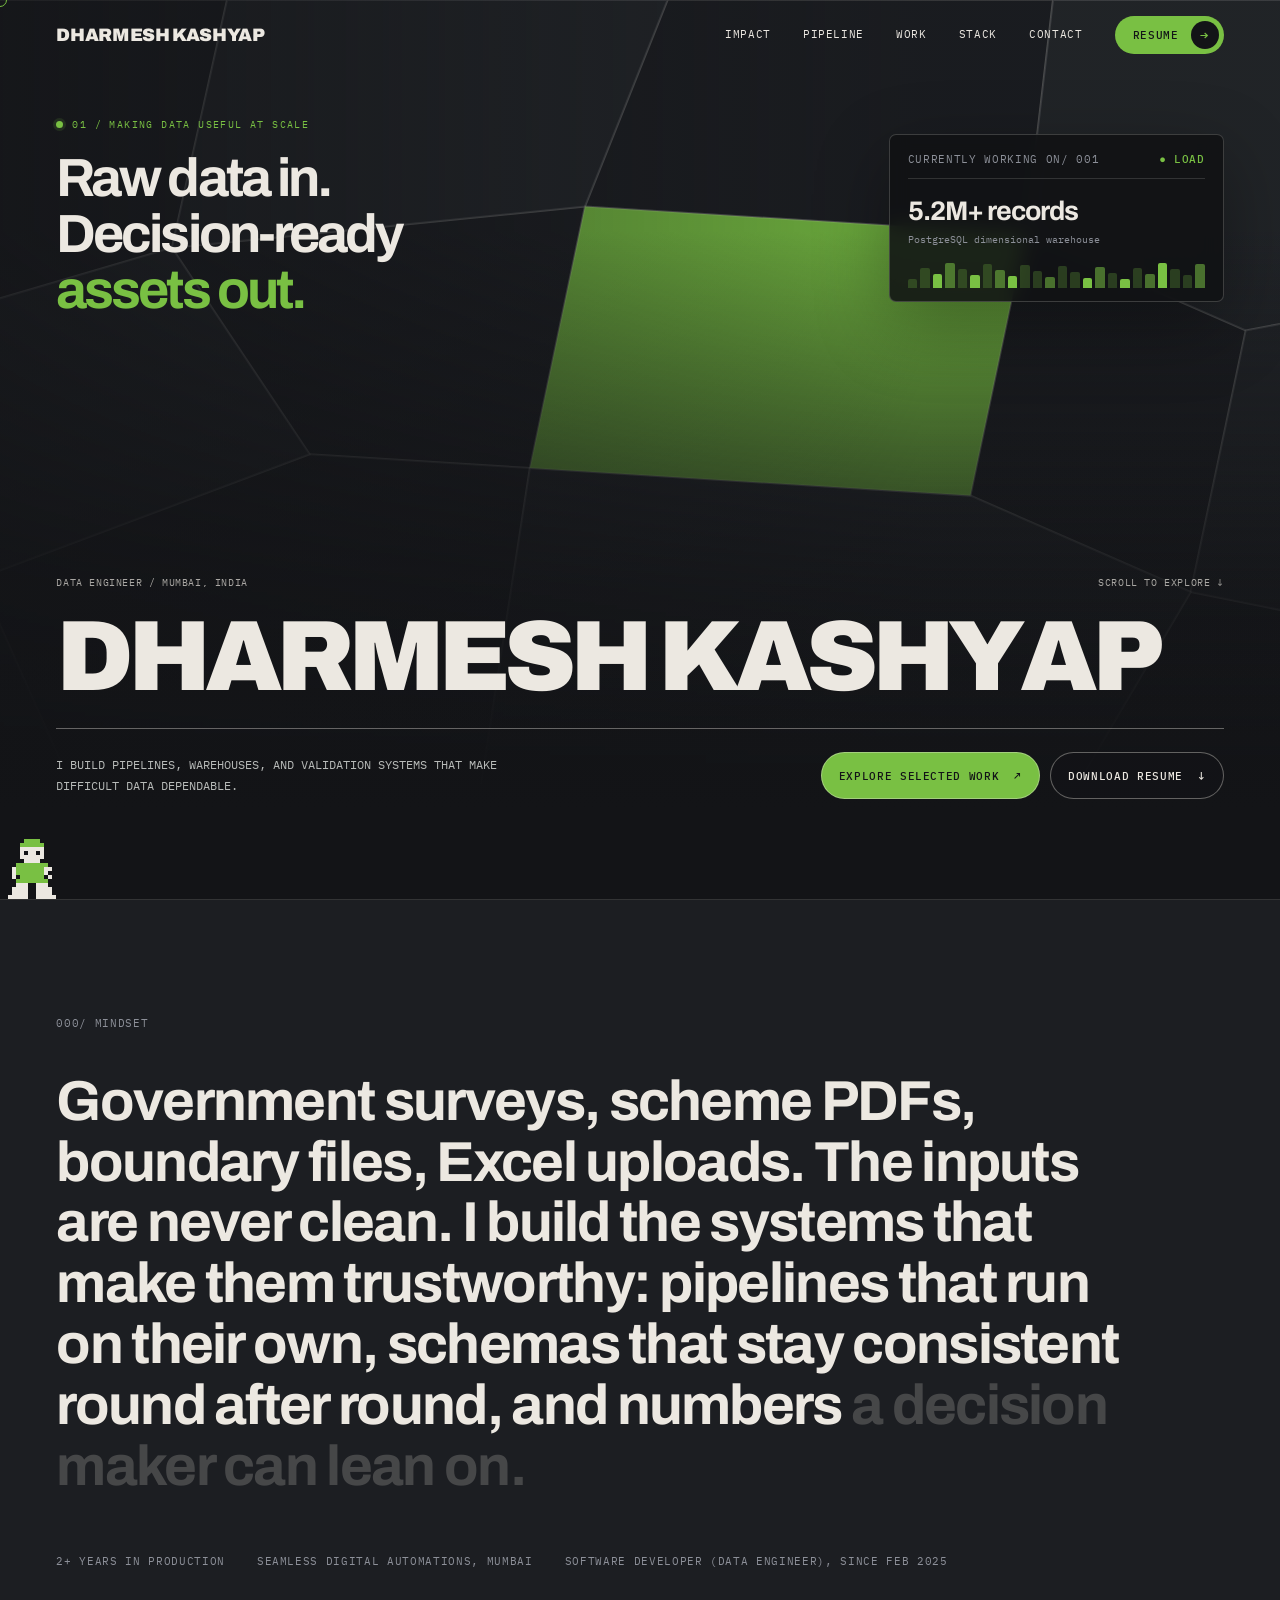
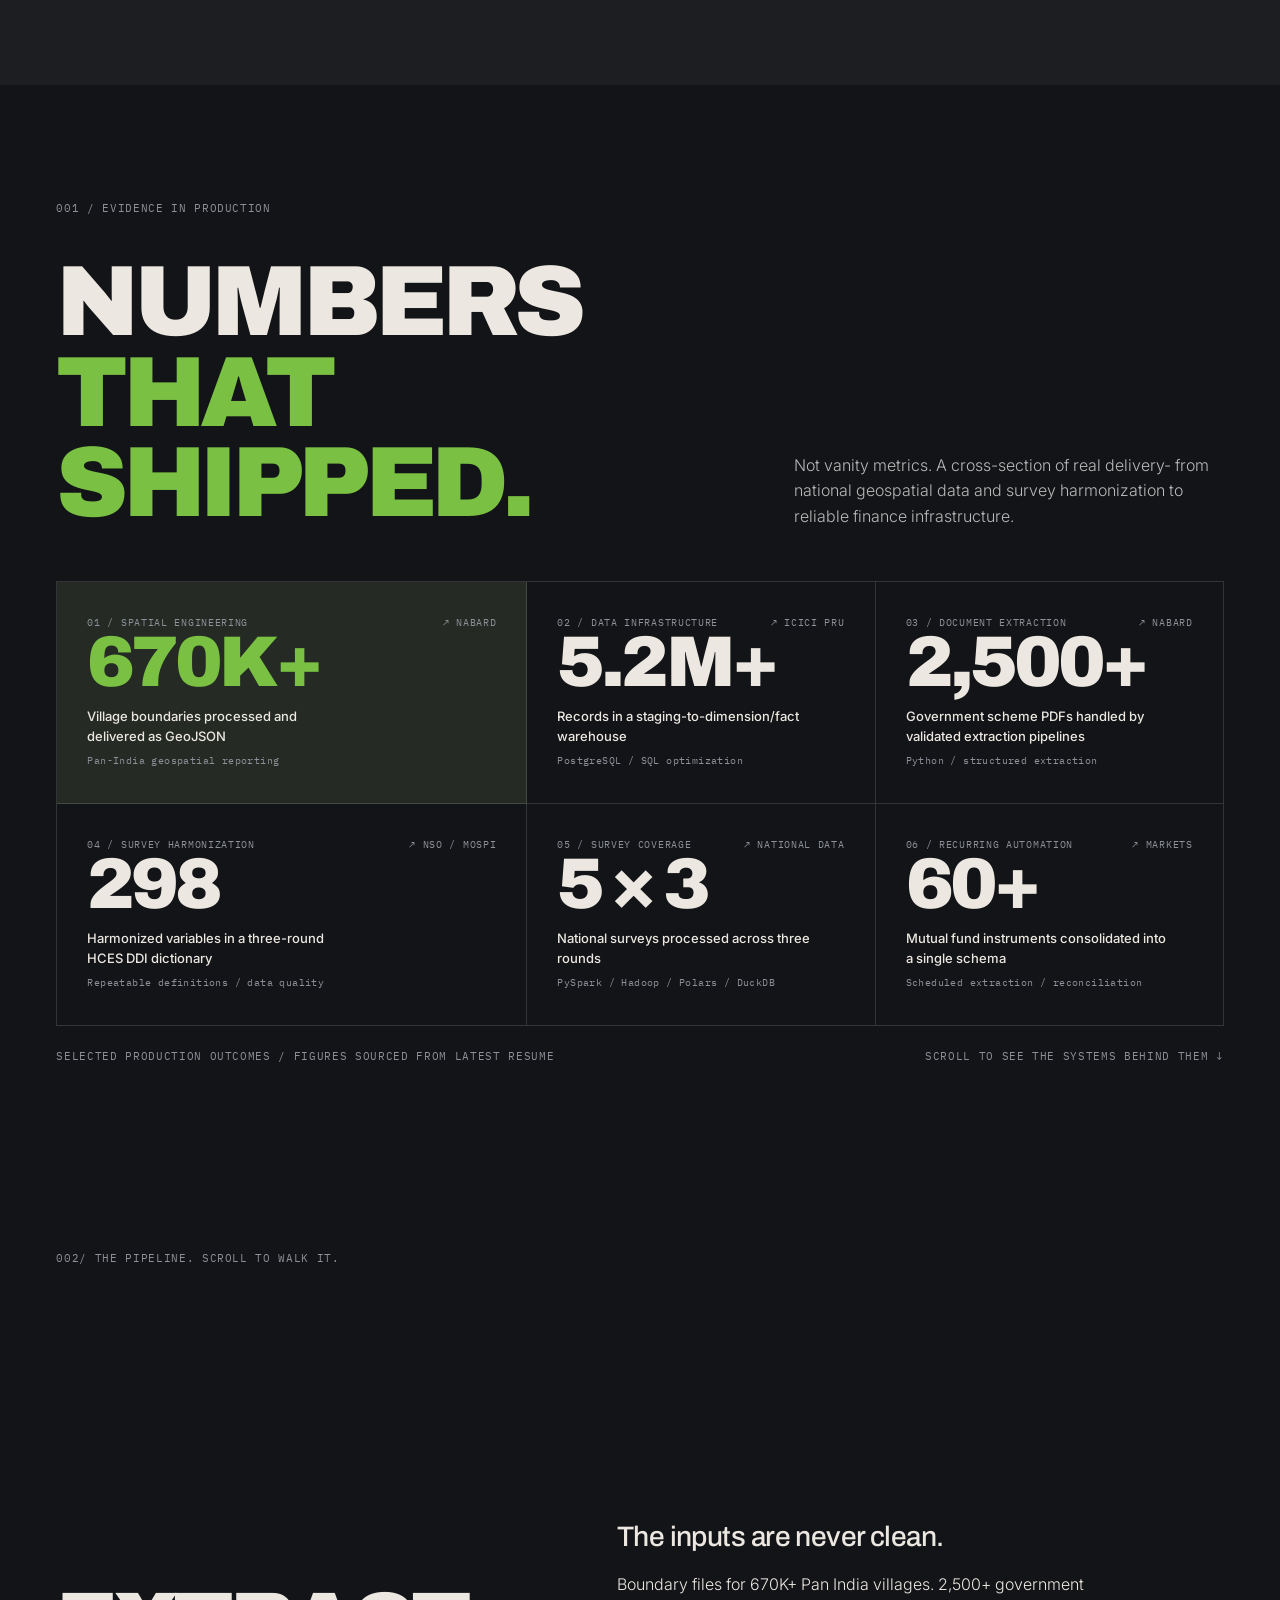
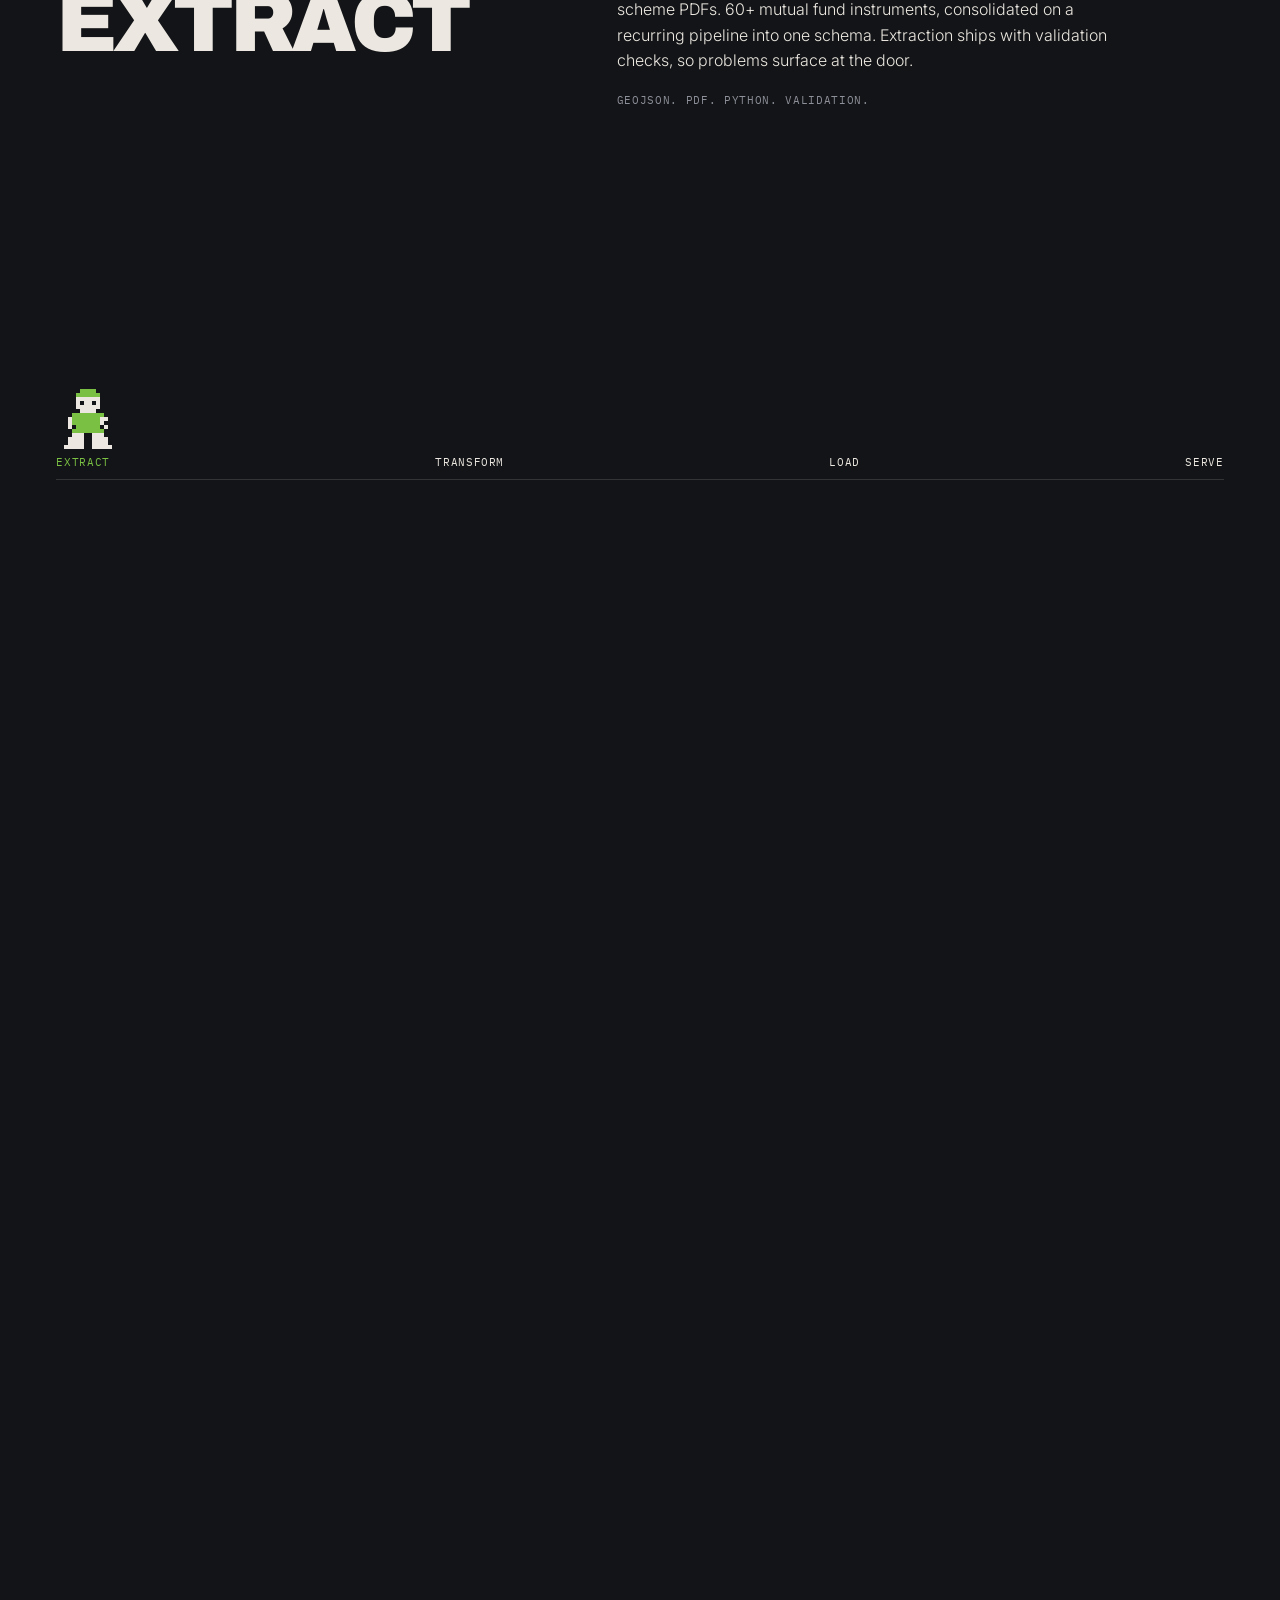
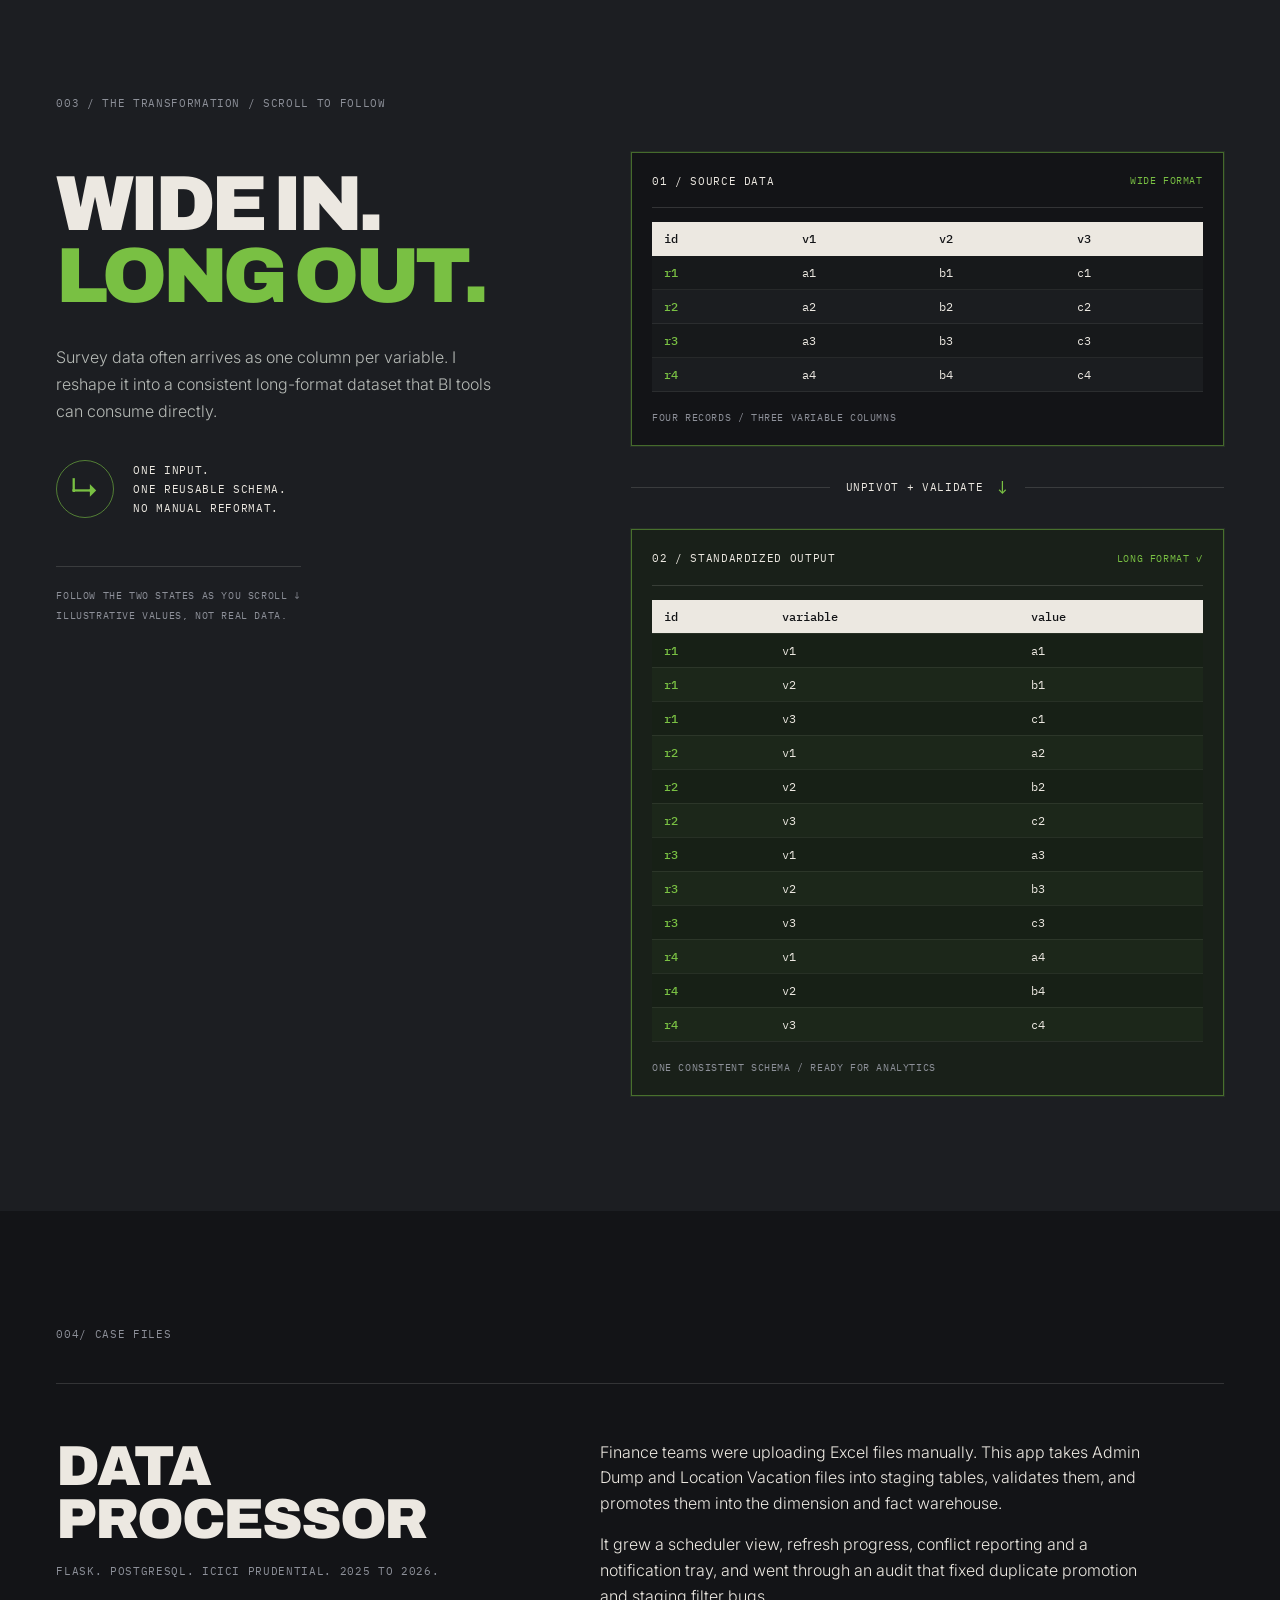
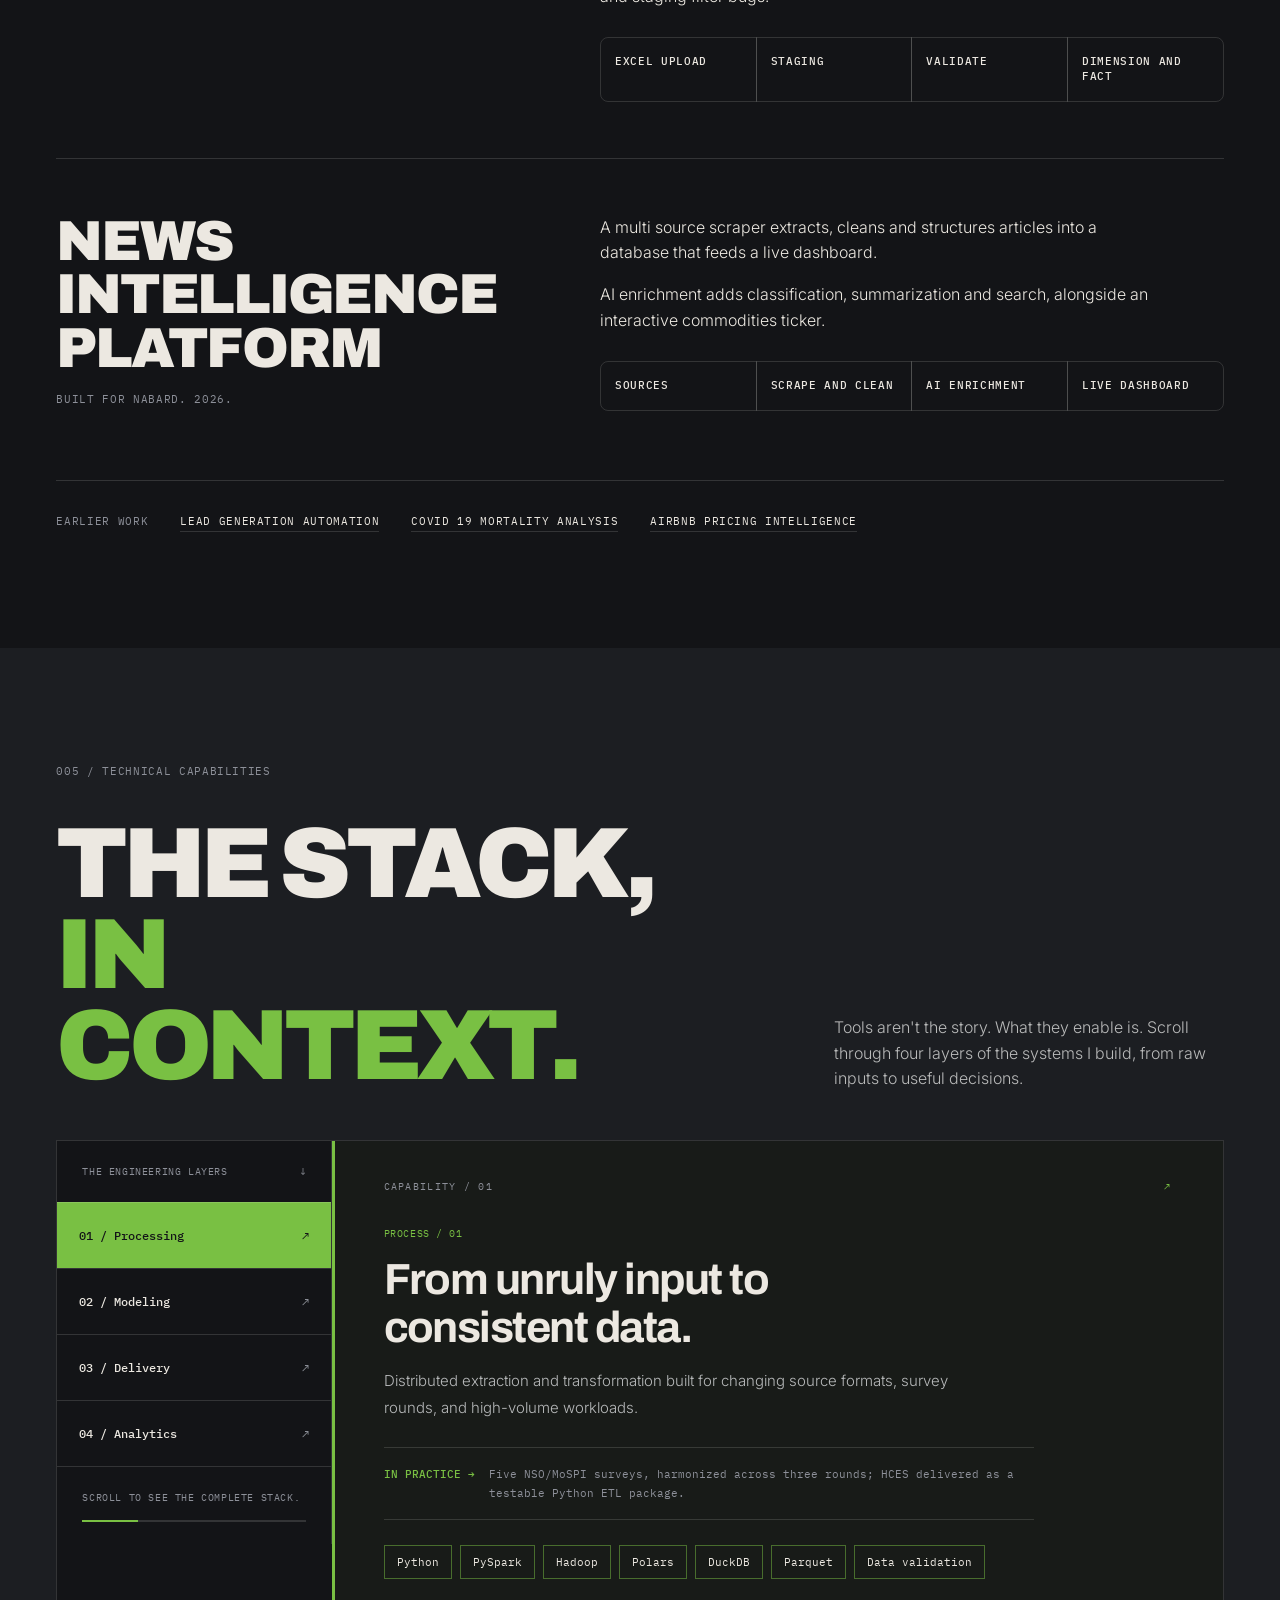
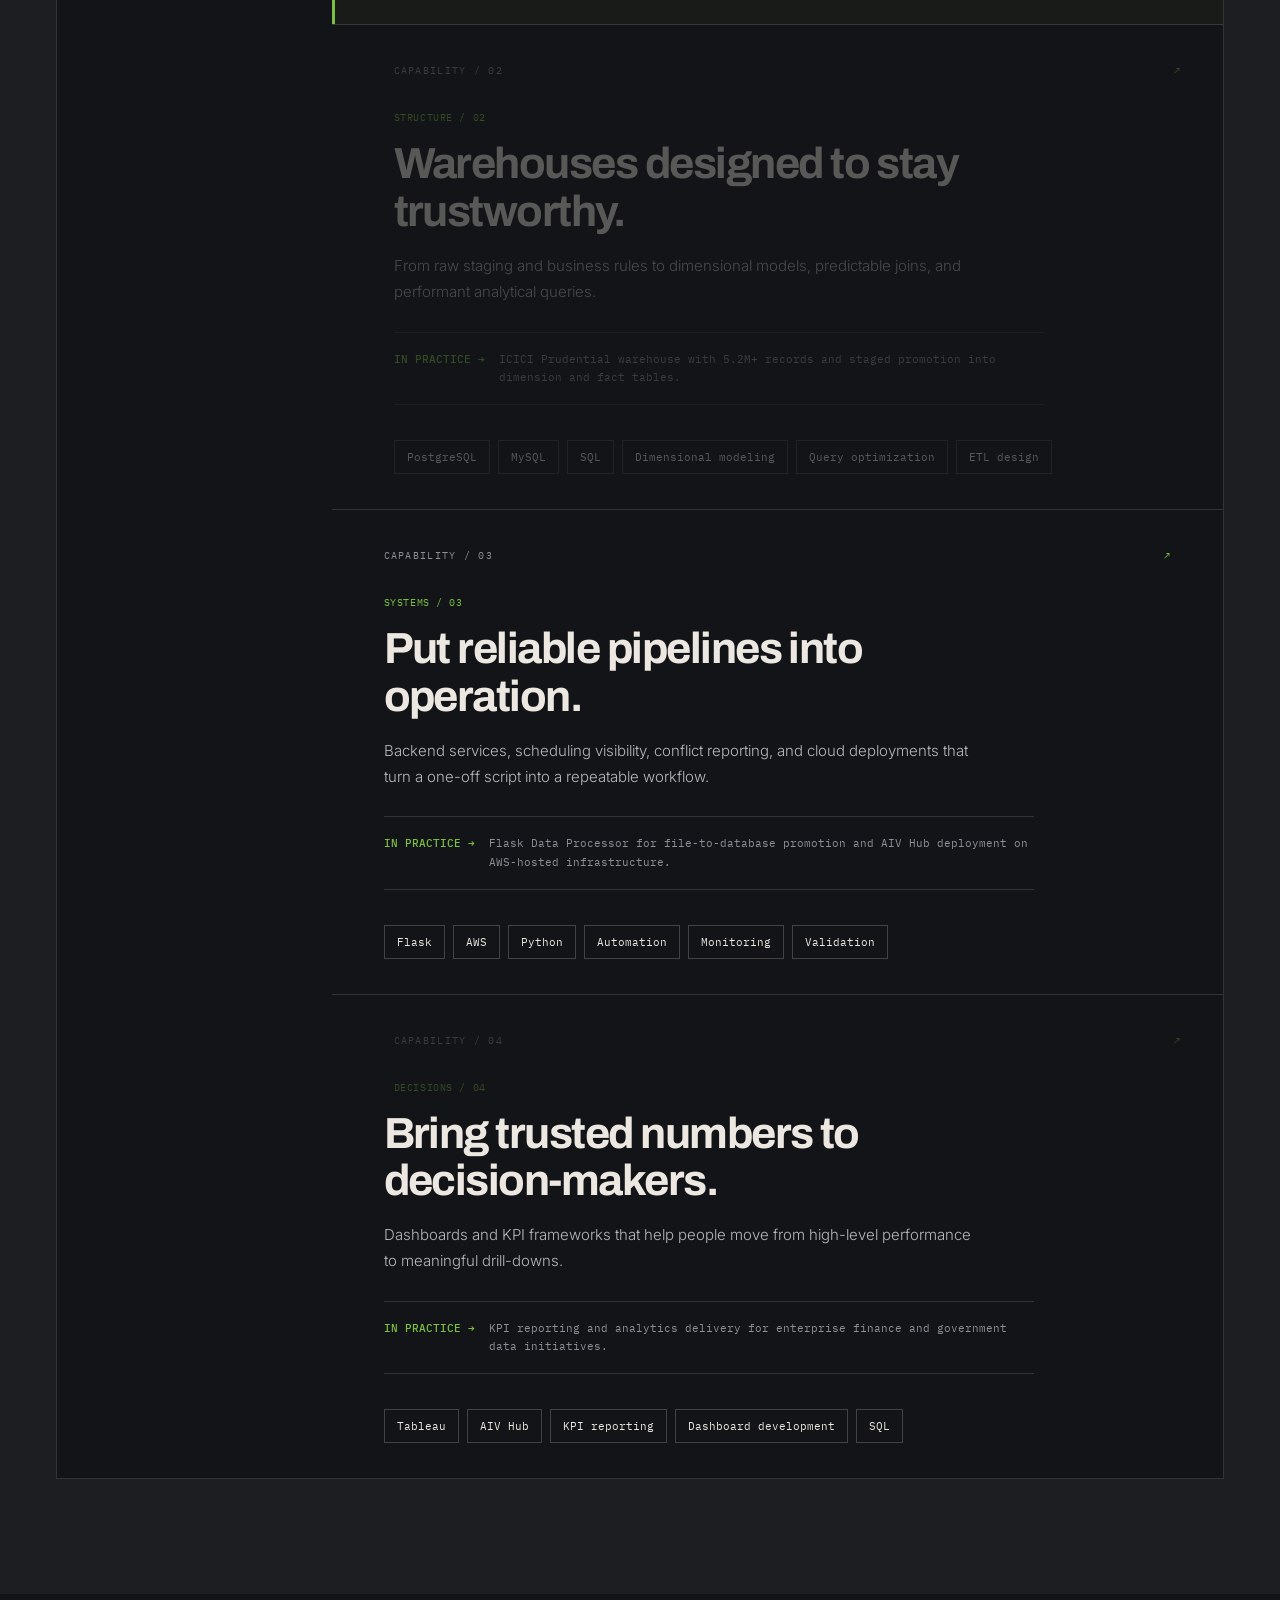
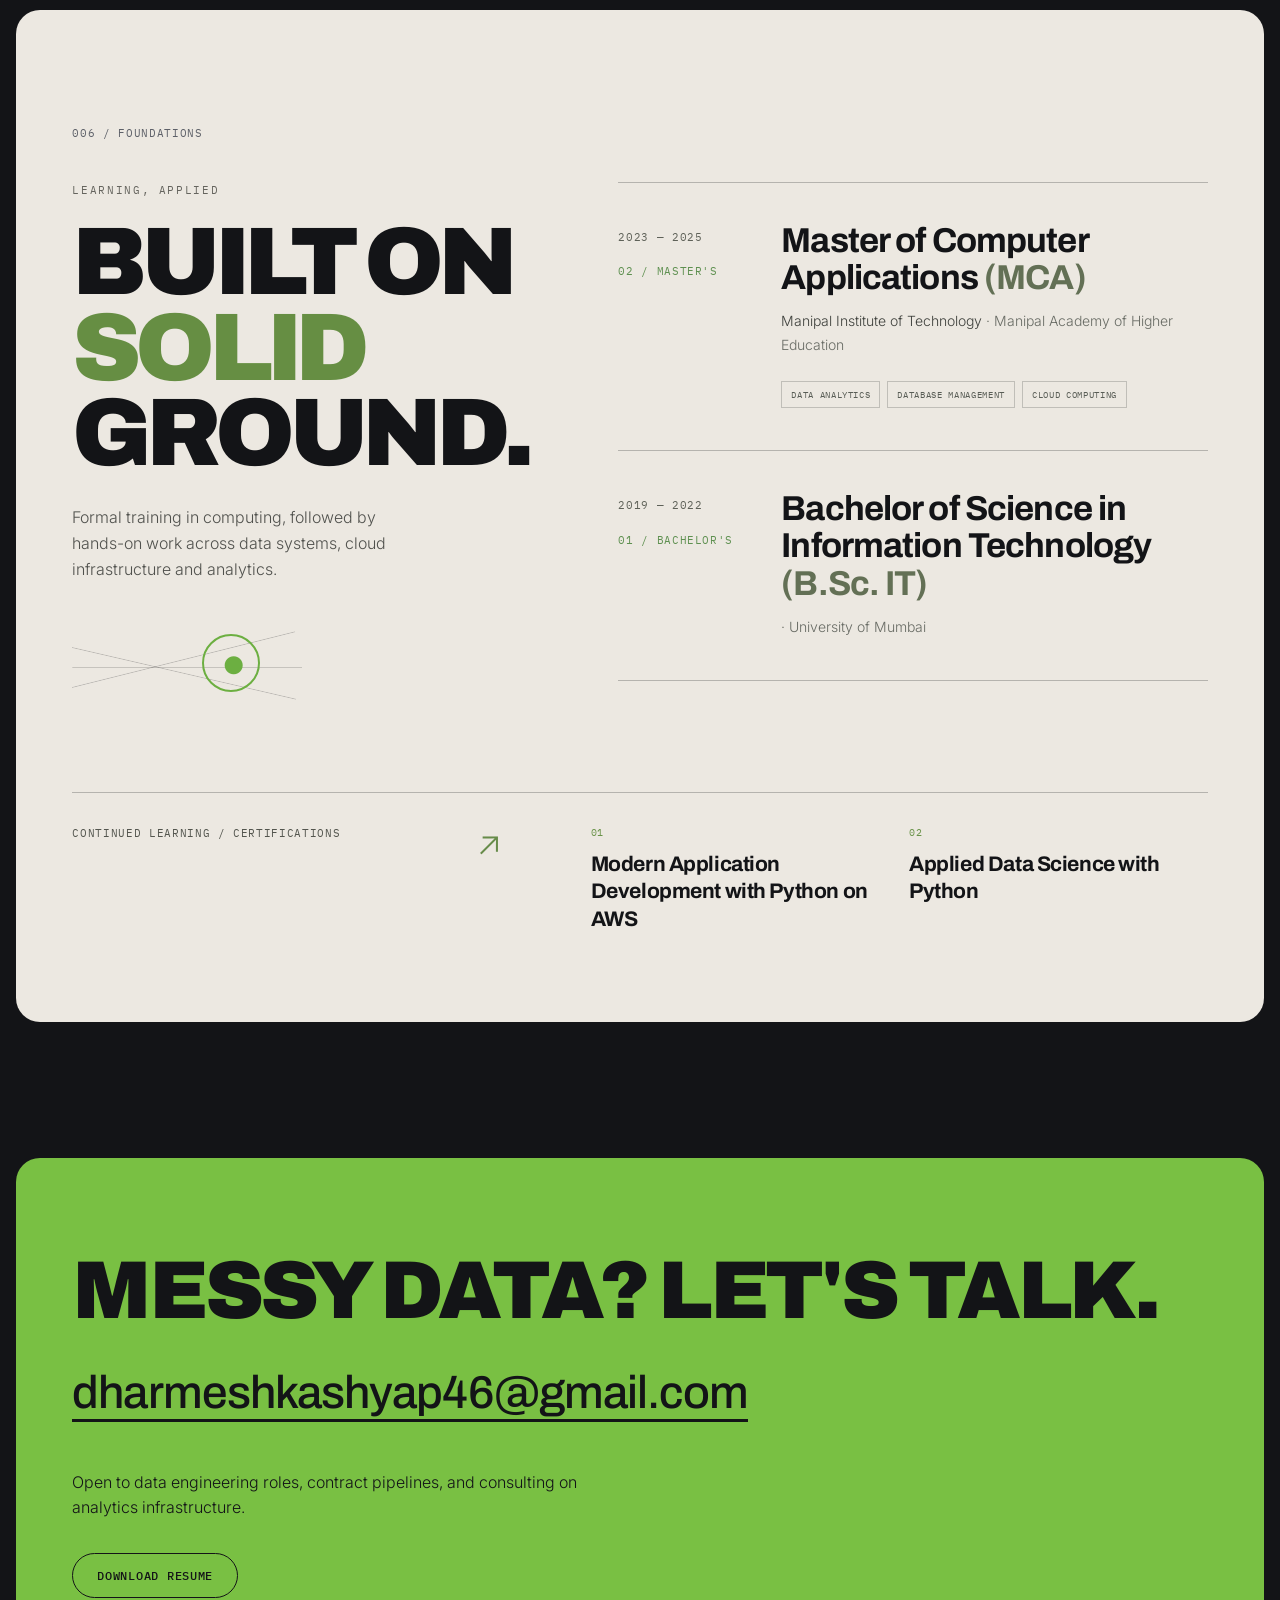
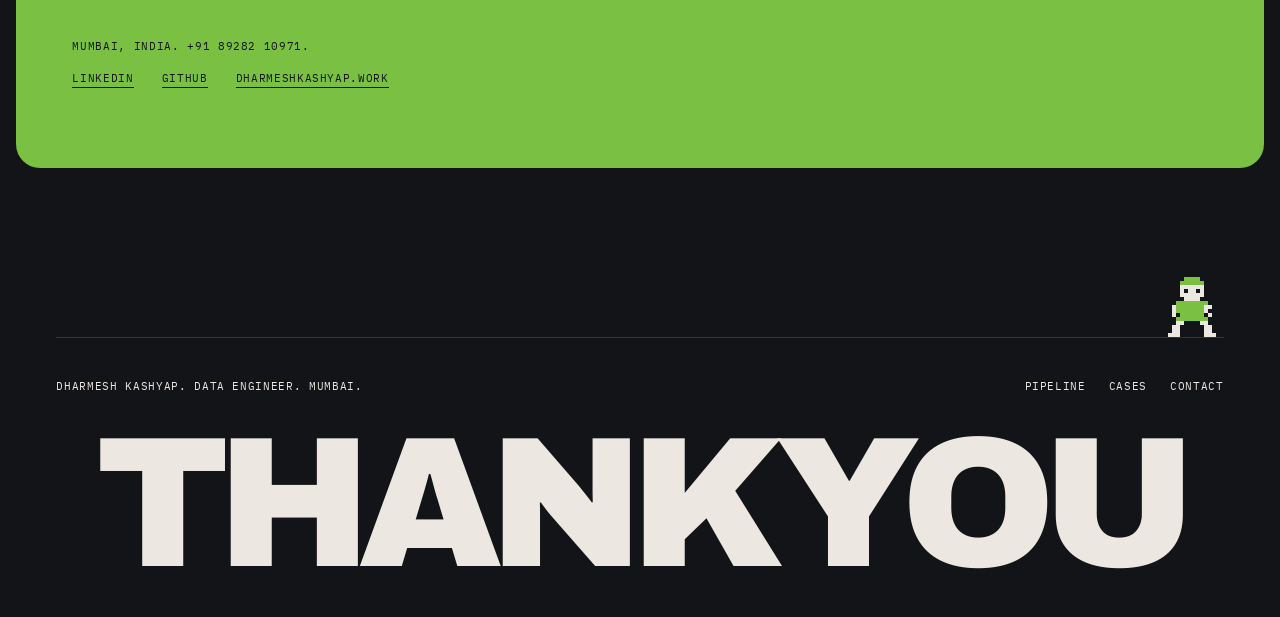
==== commit 2d50d471: "Refactor code structure for improved readability and maintainability" ====
--- a/index.html
+++ b/index.html
@@ -1,981 +1,748 @@
 <!DOCTYPE html>
+
 <html lang="en">
 <head>
-<meta charset="UTF-8"/>
-<meta name="viewport" content="width=device-width, initial-scale=1.0"/>
-<title>Dharmesh Kashyap — Data Engineer</title>
-<link rel="preconnect" href="https://fonts.googleapis.com"/>
-<link rel="preconnect" href="https://fonts.gstatic.com" crossorigin/>
-<link href="https://fonts.googleapis.com/css2?family=JetBrains+Mono:wght@300;400;500;600&family=Syne:wght@400;600;700;800&display=swap" rel="stylesheet"/>
+<meta charset="utf-8"/>
+<meta content="width=device-width, initial-scale=1" name="viewport"/>
+<title>Dharmesh Kashyap | Data Engineering / Portfolio</title>
+<meta content="Dharmesh Kashyap is a Data Engineer in Mumbai building pipelines for NABARD and ICICI Prudential: PySpark, Hadoop, Polars, DuckDB, PostgreSQL and AWS. Raw data in, decision ready assets out." name="description"/>
+<link href="https://dharmeshkashyap.work/" rel="canonical"/>
+<meta content="website" property="og:type"/><meta content="Dharmesh Kashyap | Data Engineer" property="og:title"/>
+<meta content="Raw data in. Decision ready assets out. Pipelines for NABARD and ICICI Prudential." property="og:description"/>
+<meta content="https://dharmeshkashyap.work/" property="og:url"/><meta content="#131417" name="theme-color"/>
+<link href="https://fonts.googleapis.com" rel="preconnect"/><link crossorigin="" href="https://fonts.gstatic.com" rel="preconnect"/>
+<link href="https://fonts.googleapis.com/css2?family=Archivo:wght@500;700;900&amp;family=Inter:wght@300;400&amp;family=IBM+Plex+Mono:wght@400;500&amp;display=swap" rel="stylesheet"/>
+<script type="application/ld+json">{"@context":"https://schema.org","@type":"Person","name":"Dharmesh Kashyap","jobTitle":"Data Engineer","worksFor":{"@type":"Organization","name":"Seamless Digital Automations"},"email":"mailto:dharmeshkashyap46@gmail.com","url":"https://dharmeshkashyap.work","sameAs":["https://linkedin.com/in/dharmesh-kashyap","https://github.com/dharmesh-kashyap"]}</script>
 <style>
-:root {
-  --bg: #060a12;
-  --bg2: #0a0f1a;
-  --bg3: #0e1520;
-  --surface: #101828;
-  --surface2: #131d2e;
-  --border: #182234;
-  --border2: #1e2d42;
-  --accent: #38bdf8;
-  --accent2: #0ea5e9;
-  --accent-dim: rgba(56,189,248,0.07);
-  --accent-glow: rgba(56,189,248,0.18);
-  --text: #e2e8f0;
-  --text2: #94a3b8;
-  --text3: #4e6280;
-  --mono: 'JetBrains Mono', monospace;
-  --sans: 'Syne', sans-serif;
-  --green: #34d399;
-}
-
-*,*::before,*::after{box-sizing:border-box;margin:0;padding:0;}
-html{scroll-behavior:smooth;}
-body{
-  background:var(--bg);color:var(--text);
-  font-family:var(--sans);line-height:1.6;
-  overflow-x:hidden;-webkit-font-smoothing:antialiased;
-  cursor:none;
-}
-
-/* CUSTOM CURSOR */
-#cursor{
-  position:fixed;width:8px;height:8px;
-  background:var(--accent);border-radius:50%;
-  pointer-events:none;z-index:9999;
-  transform:translate(-50%,-50%);
-  transition:transform 0.1s,width 0.2s,height 0.2s,opacity 0.2s;
-  mix-blend-mode:screen;
-}
-#cursor-ring{
-  position:fixed;width:32px;height:32px;
-  border:1px solid rgba(56,189,248,0.4);
-  border-radius:50%;pointer-events:none;z-index:9998;
-  transform:translate(-50%,-50%);
-  transition:transform 0.12s ease,width 0.25s,height 0.25s,border-color 0.2s;
-}
-body:has(a:hover) #cursor-ring,
-body:has(button:hover) #cursor-ring{
-  width:48px;height:48px;border-color:rgba(56,189,248,0.7);
-}
-
-/* SCROLLBAR */
-::-webkit-scrollbar{width:3px;}
-::-webkit-scrollbar-track{background:var(--bg);}
-::-webkit-scrollbar-thumb{background:var(--border2);border-radius:2px;}
-
-/* NOISE OVERLAY */
-body::before{
-  content:'';position:fixed;inset:0;z-index:0;pointer-events:none;
-  background-image:url("data:image/svg+xml,%3Csvg viewBox='0 0 256 256' xmlns='http://www.w3.org/2000/svg'%3E%3Cfilter id='noise'%3E%3CfeTurbulence type='fractalNoise' baseFrequency='0.9' numOctaves='4' stitchTiles='stitch'/%3E%3C/filter%3E%3Crect width='100%25' height='100%25' filter='url(%23noise)' opacity='1'/%3E%3C/svg%3E");
-  opacity:0.025;
-}
-
-/* GRID BACKGROUND */
-.grid-bg{
-  position:fixed;inset:0;z-index:0;pointer-events:none;
-  background-image:
-    linear-gradient(rgba(56,189,248,0.04) 1px,transparent 1px),
-    linear-gradient(90deg,rgba(56,189,248,0.04) 1px,transparent 1px);
-  background-size:56px 56px;
-  animation:gridPan 30s linear infinite;
-  mask-image:radial-gradient(ellipse 90% 70% at 50% 0%,black 20%,transparent 100%);
-}
-@keyframes gridPan{
-  0%{background-position:0 0;}
-  100%{background-position:56px 56px;}
-}
-
-/* AURORA */
-.aurora{
-  position:fixed;top:-20%;left:-10%;width:70%;height:70%;
-  background:radial-gradient(ellipse,rgba(14,165,233,0.06) 0%,transparent 65%);
-  pointer-events:none;z-index:0;
-  animation:auroraFloat 12s ease-in-out infinite alternate;
-}
-.aurora2{
-  position:fixed;top:10%;right:-20%;width:60%;height:60%;
-  background:radial-gradient(ellipse,rgba(56,189,248,0.04) 0%,transparent 65%);
-  pointer-events:none;z-index:0;
-  animation:auroraFloat 16s ease-in-out infinite alternate-reverse;
-}
-@keyframes auroraFloat{
-  0%{transform:translate(0,0) scale(1);}
-  100%{transform:translate(3%,5%) scale(1.08);}
-}
-
-/* PARTICLE CANVAS */
-#particle-canvas{
-  position:fixed;inset:0;z-index:0;pointer-events:none;opacity:0.5;
-}
-
-/* NAV */
-nav{
-  position:fixed;top:0;left:0;right:0;z-index:100;
-  padding:0 2.5rem;height:56px;
-  display:flex;align-items:center;justify-content:space-between;
-  background:rgba(6,10,18,0.8);
-  backdrop-filter:blur(20px);
-  border-bottom:1px solid var(--border);
-}
-.nav-logo{
-  display:flex;align-items:center;gap:0.5rem;
-  font-family:var(--mono);font-size:0.75rem;
-  color:var(--accent);letter-spacing:0.04em;
-  text-decoration:none;transition:opacity 0.2s;
-}
-.nav-logo:hover{opacity:0.75;}
-.nav-logo-icon{
-  width:22px;height:22px;display:flex;align-items:center;justify-content:center;
-  border:1px solid rgba(56,189,248,0.25);border-radius:3px;
-  background:var(--accent-dim);flex-shrink:0;
-}
-.nav-logo-icon svg{width:12px;height:12px;}
-.nav-links{display:flex;gap:2rem;list-style:none;}
-.nav-links a{
-  font-family:var(--mono);font-size:0.68rem;color:var(--text3);
-  text-decoration:none;letter-spacing:0.1em;text-transform:uppercase;
-  position:relative;padding-bottom:2px;transition:color 0.2s;
-}
-.nav-links a::after{
-  content:'';position:absolute;bottom:0;left:0;width:0;height:1px;
-  background:var(--accent);transition:width 0.3s ease;
-}
-.nav-links a:hover{color:var(--accent);}
-.nav-links a:hover::after{width:100%;}
-
-section{position:relative;z-index:1;}
-.container{max-width:1100px;margin:0 auto;padding:0 2.5rem;}
-
-/* HERO */
-#hero{min-height:100vh;display:flex;align-items:center;padding-top:56px;overflow:hidden;}
-.hero-inner{padding:6rem 0 4rem;max-width:800px;position:relative;}
-
-.hero-ghost{
-  position:absolute;top:-2rem;left:-0.5rem;
-  font-size:clamp(4rem,12vw,9rem);font-weight:800;
-  color:transparent;-webkit-text-stroke:1px rgba(56,189,248,0.04);
-  letter-spacing:-0.04em;line-height:1;
-  pointer-events:none;white-space:nowrap;user-select:none;
-  font-family:var(--sans);z-index:0;
-}
-
-.hero-tag{
-  display:inline-flex;align-items:center;gap:0.5rem;
-  font-family:var(--mono);font-size:0.7rem;
-  color:var(--accent);letter-spacing:0.12em;text-transform:uppercase;
-  margin-bottom:2rem;padding:0.3rem 0.75rem;
-  border:1px solid rgba(56,189,248,0.2);border-radius:2px;
-  background:var(--accent-dim);position:relative;z-index:1;
-}
-.hero-tag::before{
-  content:'';width:6px;height:6px;
-  background:var(--accent);border-radius:50%;
-  animation:pulse 2s infinite;flex-shrink:0;
-}
-@keyframes pulse{
-  0%,100%{opacity:1;box-shadow:0 0 0 0 rgba(56,189,248,0.4);}
-  50%{opacity:0.6;box-shadow:0 0 0 4px rgba(56,189,248,0);}
-}
-
-.hero-name{
-  font-size:clamp(3.2rem,7.5vw,6rem);font-weight:800;
-  line-height:1.0;letter-spacing:-0.03em;
-  color:var(--text);margin-bottom:1.25rem;
-  position:relative;z-index:1;
-  background:linear-gradient(135deg,#e2e8f0 0%,#94a3b8 50%,#e2e8f0 100%);
-  background-size:200% auto;
-  -webkit-background-clip:text;-webkit-text-fill-color:transparent;
-  background-clip:text;
-  animation:shimmer 4s linear infinite;
-}
-.hero-name span{
-  background:linear-gradient(135deg,#38bdf8 0%,#7dd3fc 50%,#38bdf8 100%);
-  background-size:200% auto;
-  -webkit-background-clip:text;-webkit-text-fill-color:transparent;
-  background-clip:text;
-  animation:shimmer 3s linear infinite;
-}
-@keyframes shimmer{
-  0%{background-position:0% center;}
-  100%{background-position:200% center;}
-}
-
-.hero-role{
-  font-family:var(--mono);font-size:clamp(0.78rem,2vw,0.92rem);
-  color:var(--text2);letter-spacing:0.05em;
-  margin-bottom:2rem;display:flex;align-items:center;gap:0.75rem;flex-wrap:wrap;
-  position:relative;z-index:1;
-}
-.hero-role-sep{color:var(--border2);}
-
-.hero-desc{
-  font-size:1rem;color:var(--text2);max-width:540px;
-  line-height:1.8;margin-bottom:1rem;font-weight:400;
-  position:relative;z-index:1;
-}
-.typing-cursor{
-  display:inline-block;width:2px;height:1em;
-  background:var(--accent);margin-left:2px;
-  vertical-align:text-bottom;
-  animation:blink 1s step-end infinite;
-}
-@keyframes blink{0%,100%{opacity:1;}50%{opacity:0;}}
-
-.hero-ctas{display:flex;gap:1rem;flex-wrap:wrap;margin-top:2.5rem;position:relative;z-index:1;}
-
-/* LIQUID FILL BUTTONS */
-.btn-primary,.btn-secondary{
-  padding:0.7rem 1.6rem;
-  font-family:var(--mono);font-size:0.78rem;font-weight:500;
-  letter-spacing:0.07em;border-radius:3px;
-  cursor:none;text-decoration:none;
-  display:inline-flex;align-items:center;gap:0.5rem;
-  position:relative;overflow:hidden;transition:all 0.2s;
-}
-.btn-primary{background:var(--accent);color:#06101e;border:none;}
-.btn-secondary{background:transparent;color:var(--text2);border:1px solid var(--border2);}
-
-.btn-primary::before,.btn-secondary::before{
-  content:'';position:absolute;inset:0;
-  background:rgba(255,255,255,0.12);
-  transform:translateX(-101%);
-  transition:transform 0.4s cubic-bezier(0.4,0,0.2,1);
-}
-.btn-primary:hover::before,.btn-secondary:hover::before{transform:translateX(0);}
-.btn-primary:hover{transform:translateY(-1px);box-shadow:0 8px 28px rgba(56,189,248,0.3);}
-.btn-secondary:hover{border-color:var(--accent);color:var(--accent);transform:translateY(-1px);}
-
-/* SECTION HEADERS */
-.section-label{
-  font-family:var(--mono);font-size:0.68rem;color:var(--accent);
-  letter-spacing:0.15em;text-transform:uppercase;margin-bottom:0.75rem;
-}
-.section-label::before{content:'>_ ';opacity:0.6;}
-.section-title{
-  font-size:clamp(1.75rem,4vw,2.5rem);font-weight:700;
-  letter-spacing:-0.02em;color:var(--text);margin-bottom:1rem;
-}
-.section-divider{width:40px;height:1px;background:var(--accent);margin:1.25rem 0 3.5rem;opacity:0.5;}
-
-/* ABOUT */
-#about{padding:7rem 0;}
-.about-grid{display:grid;grid-template-columns:1fr;max-width:720px;}
-.about-text p{
-  font-size:0.96rem;color:var(--text2);line-height:1.9;
-  margin-bottom:1.25rem;max-width:680px;
-}
-.about-text p strong{color:var(--text);font-weight:600;}
-.about-quote{
-  border-left:2px solid var(--accent);padding-left:1.25rem;margin-top:2rem;
-  font-family:var(--mono);font-size:0.8rem;color:var(--text3);line-height:1.8;
-  letter-spacing:0.02em;
-}
-
-/* COUNTERS */
-#counters{padding:7rem 0;background:var(--bg2);}
-.counters-grid{
-  display:grid;grid-template-columns:repeat(5,1fr);
-  gap:1px;background:var(--border);
-  border:1px solid var(--border);border-radius:6px;overflow:hidden;
-}
-.counter-card{
-  background:var(--surface);padding:2.5rem 1.25rem;
-  text-align:center;position:relative;overflow:hidden;
-  transition:background 0.3s;
-}
-.counter-card::before{
-  content:'';position:absolute;inset:0;
-  background:radial-gradient(circle at var(--mx,50%) var(--my,50%),rgba(56,189,248,0.08),transparent 60%);
-  opacity:0;transition:opacity 0.3s;
-}
-.counter-card:hover::before{opacity:1;}
-.counter-card::after{
-  content:'';position:absolute;bottom:0;left:0;right:0;height:2px;
-  background:linear-gradient(90deg,transparent,var(--accent),transparent);
-  transform:scaleX(0);transition:transform 0.8s ease;
-}
-.counter-card.counted::after{transform:scaleX(1);}
-.counter-card:hover{background:var(--bg3);}
-
-.counter-progress{
-  position:absolute;bottom:2px;left:0;height:2px;
-  background:var(--accent);width:0%;
-  transition:none;opacity:0.5;
-}
-
-.counter-value{
-  font-family:var(--sans);font-size:2.4rem;font-weight:800;
-  color:var(--accent);letter-spacing:-0.04em;line-height:1;
-  margin-bottom:0.65rem;min-height:2.9rem;
-  display:flex;align-items:center;justify-content:center;
-}
-.counter-label{
-  font-family:var(--mono);font-size:0.64rem;color:var(--text3);
-  letter-spacing:0.05em;text-transform:uppercase;line-height:1.5;
-}
-.counter-client{
-  font-family:var(--mono);font-size:0.58rem;color:var(--accent);
-  letter-spacing:0.1em;text-transform:uppercase;margin-top:0.75rem;
-  padding:0.15rem 0.5rem;background:var(--accent-dim);
-  border-radius:2px;display:inline-block;
-}
-
-/* PROJECTS */
-#projects{padding:7rem 0;}
-.projects-grid{display:grid;grid-template-columns:repeat(2,1fr);gap:1.25rem;}
-
-.project-card{
-  background:var(--surface);border:1px solid var(--border);border-radius:6px;
-  padding:2rem;transition:all 0.3s;position:relative;overflow:hidden;
-  text-decoration:none;display:block;
-}
-.project-card::before{
-  content:'';position:absolute;inset:-1px;border-radius:7px;
-  background:conic-gradient(from var(--angle,0deg),transparent 60%,rgba(56,189,248,0.4) 80%,transparent 100%);
-  opacity:0;transition:opacity 0.4s;z-index:0;
-  animation:rotateBorder 3s linear infinite;
-}
-@keyframes rotateBorder{to{--angle:360deg;}}
-@property --angle{syntax:'<angle>';initial-value:0deg;inherits:false;}
-
-.project-card::after{
-  content:'';position:absolute;inset:1px;border-radius:5px;
-  background:var(--surface);z-index:0;
-  transition:background 0.3s;
-}
-.project-card:hover{transform:translateY(-3px);box-shadow:0 20px 50px rgba(0,0,0,0.5);}
-.project-card:hover::before{opacity:1;}
-.project-card:hover::after{background:var(--bg3);}
-
-.project-inner{position:relative;z-index:1;}
-.project-case{
-  font-family:var(--mono);font-size:0.6rem;color:var(--text3);
-  letter-spacing:0.1em;margin-bottom:0.75rem;
-}
-.project-header{
-  display:flex;justify-content:space-between;align-items:flex-start;
-  margin-bottom:0.75rem;
-}
-.project-icon{
-  width:34px;height:34px;background:var(--accent-dim);
-  border:1px solid rgba(56,189,248,0.12);border-radius:4px;
-  display:flex;align-items:center;justify-content:center;font-size:0.95rem;
-}
-.project-link-icon{color:var(--text3);transition:color 0.2s;font-size:0.9rem;}
-.project-card:hover .project-link-icon{color:var(--accent);}
-.project-name{font-size:1rem;font-weight:700;color:var(--text);margin-bottom:0.5rem;letter-spacing:-0.01em;}
-.project-desc{font-size:0.83rem;color:var(--text2);line-height:1.7;margin-bottom:1.4rem;}
-.project-stack{display:flex;flex-wrap:wrap;gap:0.4rem;}
-.tag{
-  font-family:var(--mono);font-size:0.6rem;color:var(--text3);
-  padding:0.15rem 0.5rem;border:1px solid var(--border2);
-  border-radius:2px;letter-spacing:0.04em;transition:all 0.15s;
-}
-.tag:hover{border-color:var(--accent);color:var(--accent);background:var(--accent-dim);}
-
-/* SKILLS */
-#skills{padding:7rem 0;background:var(--bg2);}
-.skills-grid{
-  display:grid;grid-template-columns:repeat(2,1fr);gap:1px;
-  background:var(--border);border:1px solid var(--border);border-radius:6px;overflow:hidden;
-}
-.skill-group{background:var(--surface);padding:2rem;}
-.skill-group-name{
-  font-family:var(--mono);font-size:0.65rem;color:var(--accent);
-  letter-spacing:0.14em;text-transform:uppercase;margin-bottom:1.25rem;
-  padding-bottom:0.75rem;border-bottom:1px solid var(--border);
-}
-.skill-group-name::before{content:'// ';opacity:0.4;}
-.skill-items{display:flex;flex-wrap:wrap;gap:0.5rem;}
-.skill-item{
-  font-family:var(--mono);font-size:0.73rem;color:var(--text2);
-  padding:0.35rem 0.75rem;background:var(--bg3);
-  border:1px solid var(--border2);border-radius:2px;
-  transition:all 0.15s;letter-spacing:0.02em;cursor:default;
-  position:relative;overflow:hidden;
-}
-.skill-item::after{
-  content:attr(data-text);position:absolute;inset:0;
-  display:flex;align-items:center;justify-content:center;
-  background:var(--accent-dim);color:var(--accent);
-  border:1px solid rgba(56,189,248,0.2);border-radius:2px;
-  opacity:0;transition:opacity 0.1s;
-  font-size:0.73rem;font-family:var(--mono);
-}
-.skill-item:hover{border-color:var(--accent);color:var(--accent);background:var(--accent-dim);}
-
-/* CONTACT */
-#contact{padding:7rem 0;}
-.contact-inner{display:grid;grid-template-columns:1fr 1fr;gap:4rem;align-items:start;}
-.contact-left{position:relative;}
-
-.radar{
-  position:absolute;top:-2rem;right:-3rem;
-  width:180px;height:180px;pointer-events:none;opacity:0.15;
-}
-.radar-ring{
-  position:absolute;top:50%;left:50%;
-  border:1px solid var(--accent);border-radius:50%;
-  transform:translate(-50%,-50%) scale(0);
-  animation:radarPulse 3s ease-out infinite;
-}
-.radar-ring:nth-child(1){width:40px;height:40px;animation-delay:0s;}
-.radar-ring:nth-child(2){width:80px;height:80px;animation-delay:0.6s;}
-.radar-ring:nth-child(3){width:120px;height:120px;animation-delay:1.2s;}
-.radar-ring:nth-child(4){width:160px;height:160px;animation-delay:1.8s;}
-@keyframes radarPulse{
-  0%{transform:translate(-50%,-50%) scale(0);opacity:1;}
-  100%{transform:translate(-50%,-50%) scale(1);opacity:0;}
-}
-
-.contact-links{display:flex;flex-direction:column;gap:0.6rem;}
-.contact-link{
-  display:flex;align-items:center;gap:1rem;
-  padding:0.9rem 1.25rem;background:var(--surface);
-  border:1px solid var(--border);border-radius:4px;
-  text-decoration:none;transition:all 0.2s;color:var(--text2);
-  position:relative;overflow:hidden;
-}
-.contact-link::before{
-  content:'';position:absolute;left:0;top:0;bottom:0;width:2px;
-  background:var(--accent);transform:scaleY(0);transition:transform 0.2s;
-}
-.contact-link:hover{border-color:var(--border2);color:var(--accent);transform:translateX(4px);}
-.contact-link:hover::before{transform:scaleY(1);}
-.contact-link-icon{
-  width:34px;height:34px;background:var(--bg3);border:1px solid var(--border2);
-  border-radius:3px;display:flex;align-items:center;justify-content:center;
-  font-size:0.85rem;flex-shrink:0;font-family:var(--mono);font-weight:500;
-  font-size:0.75rem;color:var(--text2);transition:all 0.2s;
-}
-.contact-link:hover .contact-link-icon{border-color:var(--accent);color:var(--accent);}
-.contact-link-text{font-family:var(--mono);font-size:0.78rem;}
-.contact-link-sub{font-size:0.65rem;color:var(--text3);margin-top:0.1rem;}
-.contact-link-arrow{margin-left:auto;color:var(--text3);font-size:0.75rem;transition:transform 0.2s;}
-.contact-link:hover .contact-link-arrow{transform:translateX(3px);}
-
-footer{
-  padding:2rem 2.5rem;border-top:1px solid var(--border);
-  display:flex;justify-content:space-between;align-items:center;
-  font-family:var(--mono);font-size:0.65rem;color:var(--text3);
-  letter-spacing:0.05em;position:relative;z-index:1;
-}
-
-/* FADE UP */
-.fade-up{opacity:1;transform:translateY(0);transition:opacity 0.7s ease,transform 0.7s ease;}
-.fade-up.animate{opacity:0;transform:translateY(24px);}
-.fade-up.animate.visible{opacity:1;transform:translateY(0);}
-.fade-up-d1{transition-delay:0.1s;}
-.fade-up-d2{transition-delay:0.2s;}
-.fade-up-d3{transition-delay:0.3s;}
-.fade-up-d4{transition-delay:0.4s;}
-
+:root{--gx:max(40px,calc((100vw - 1200px)/2));--paper:#ECE8E1;--ink:#131417;--accent:#79C043;--surface:#1C1E22;--muted:#8D9099;--line:rgba(236,232,225,.15);--r:8px;--pr:24px;--ease:cubic-bezier(.22,1,.36,1);--px:4px}
+*,*::before,*::after{box-sizing:border-box;margin:0;padding:0}
+html{scroll-behavior:smooth}
+body{background:var(--ink);color:var(--paper);font:300 16px/1.6 Inter,system-ui,sans-serif;overflow-x:hidden;-webkit-font-smoothing:antialiased}
+a{color:inherit;text-decoration:none}
+:focus-visible{outline:2px solid var(--accent);outline-offset:3px}
+.skip{position:absolute;left:-999px;top:8px;background:var(--accent);color:var(--ink);padding:8px 14px;border-radius:var(--r);z-index:300}.skip:focus{left:8px}
+.mono,.meta{font:400 11px/1.5 'IBM Plex Mono',monospace;text-transform:uppercase;letter-spacing:.06em}
+.meta{color:var(--muted)}
+.wrap{max-width:1280px;margin:0 auto;padding:0 40px}
+section{padding:120px 0}
+.d{font:900 clamp(52px,8vw,132px)/.9 Archivo,Impact,sans-serif;text-transform:uppercase;letter-spacing:-.04em}
+.g{color:var(--accent)}
+.label{display:block;margin-bottom:40px}
+/* cursor */
+.cur{position:fixed;left:0;top:0;width:14px;height:14px;margin:-7px 0 0 -7px;border:1.5px solid var(--accent);border-radius:50%;pointer-events:none;z-index:250;transition:width .25s var(--ease),height .25s var(--ease),margin .25s var(--ease),background .25s}
+.cur.h{width:44px;height:44px;margin:-22px 0 0 -22px;background:rgba(121,192,67,.14)}
+/* nav */
+nav{position:fixed;inset:0 0 auto;height:70px;z-index:100;transition:background .3s}
+nav.solid{background:var(--ink);border-bottom:1px solid var(--line)}
+nav .wrap{height:100%;display:flex;align-items:center;justify-content:space-between}
+#bar{position:absolute;left:0;bottom:-1px;height:2px;width:100%;background:var(--accent);transform:scaleX(0);transform-origin:0 50%}
+.wm{font:900 18px Archivo,sans-serif;text-transform:uppercase;letter-spacing:-.02em}
+.links{display:flex;align-items:center;gap:32px}
+.links a:not(.pill){padding:4px 0;border-bottom:1px solid transparent;transition:color .2s,border-color .2s}
+.links a.on,.links a:not(.pill):hover{color:var(--accent);border-color:var(--accent)}
+.pill{display:inline-flex;align-items:center;gap:12px;background:var(--accent);color:var(--ink);border-radius:99px;padding:5px 5px 5px 18px;font:500 11px 'IBM Plex Mono',monospace;text-transform:uppercase;letter-spacing:.06em}
+.pill i{width:28px;height:28px;border-radius:50%;background:var(--ink);color:var(--accent);display:grid;place-items:center;font-style:normal;font-size:14px;transition:transform .3s var(--ease)}
+.pill:hover i{transform:translateX(3px)}
+/* hero */
+.hero{min-height:clamp(560px,80vh,860px);display:flex;flex-direction:column;padding:0;position:relative}
+.art{flex:1;position:relative;overflow:hidden;min-height:340px}
+.art svg{position:absolute;inset:0;width:100%;height:100%;animation:settle 1.3s var(--ease) both}
+.art .c{transition:fill .25s var(--ease);cursor:crosshair}
+.art .c:hover{fill:#79C043}
+.intro{position:absolute;top:104px;left:var(--gx);right:40px;max-width:520px;z-index:2;pointer-events:none}
+.intro p{font:500 clamp(22px,2.6vw,34px)/1.15 Archivo,sans-serif;letter-spacing:-.02em}
+.cap{position:absolute;left:var(--gx);bottom:20px;z-index:2;pointer-events:none;background:var(--ink);padding:6px 10px;border-radius:4px}
+.hero h1{padding:16px var(--gx) 0;white-space:nowrap}
+.hero h1 .w{display:inline-block;white-space:nowrap}
+.hero h1 .l{display:inline-block;text-align:center;transition:color .3s}
+.hero h1 .l.s{color:var(--accent)}
+.hero>.meta{padding:14px var(--gx) 28px}
+@keyframes settle{from{transform:scale(1.04)}}
+/* walker */
+.line{position:relative;height:64px;border-bottom:1px solid var(--line);overflow:hidden}
+.walk{position:absolute;bottom:-1px;left:0;width:calc(16*var(--px));height:calc(16*var(--px));animation:go 40s steps(100) infinite}
+.walk.rest{animation:none;left:auto;right:0}.walk.sc{animation:none}
+.fr{position:absolute;inset:0;display:grid;grid:repeat(16,1fr)/repeat(16,1fr)}
+.fr.b{animation:fb .6s steps(1) infinite}.fr.a{animation:fa .6s steps(1) infinite}
+.rest .fr.b{display:none}.rest .fr.a{animation:none}
+.fr i.b{background:var(--paper)}.fr i.g{background:var(--accent)}
+@keyframes fa{0%{opacity:1}50%{opacity:0}}@keyframes fb{0%{opacity:0}50%{opacity:1}}
+@keyframes go{to{transform:translateX(calc(100vw - 16*var(--px)))}}
+/* manifesto */
+.sur{background:var(--surface)}
+.man{font:700 clamp(28px,4.4vw,64px)/1.08 Archivo,sans-serif;letter-spacing:-.03em;max-width:1100px}
+.man span{opacity:.2;transition:opacity .35s var(--ease)}.man span.on{opacity:1}
+.manc{display:flex;gap:32px;flex-wrap:wrap;margin-top:56px}
+/* pipeline */
+.pipe{height:420vh;padding:0;position:relative}
+.pin{position:sticky;top:0;height:100vh;display:flex;flex-direction:column;justify-content:center;padding-top:70px}
+.stages{position:relative;flex:1;min-height:0}
+.st{position:absolute;inset:0;display:grid;grid-template-columns:1.15fr 1fr;gap:64px;align-items:center;opacity:0;transform:translateY(24px);transition:opacity .5s var(--ease),transform .5s var(--ease);pointer-events:none}
+.st.on{opacity:1;transform:none;pointer-events:auto}
+.st h2{font:900 clamp(48px,6.6vw,112px)/.9 Archivo,sans-serif;text-transform:uppercase;letter-spacing:-.05em}
+.st h3{font:500 clamp(22px,2.2vw,30px)/1.2 Archivo,sans-serif;letter-spacing:-.02em;margin-bottom:20px}
+.st p{max-width:520px;margin-bottom:20px}
+.track{position:relative;margin:0 var(--gx);height:calc(16*var(--px) + 36px);border-bottom:1px solid var(--line)}
+.track ol{list-style:none;display:flex;justify-content:space-between;position:absolute;inset:auto 0 8px}
+.track li{transition:color .3s}.track li.on{color:var(--accent)}
+.track .walk{bottom:30px}
+/* reshape */
+.rs{display:grid;grid-template-columns:1fr 1.2fr;gap:64px;align-items:center}
+.rs h2{font:900 clamp(36px,5vw,72px)/.95 Archivo,sans-serif;text-transform:uppercase;letter-spacing:-.04em;margin-bottom:24px}
+.rs p{max-width:440px;margin-bottom:28px}
+.tog{display:inline-flex;border:1px solid var(--line);border-radius:99px;padding:4px}
+.tog button{background:none;border:0;color:var(--muted);font:500 11px 'IBM Plex Mono',monospace;text-transform:uppercase;letter-spacing:.06em;padding:10px 20px;border-radius:99px;cursor:pointer;transition:background .25s,color .25s}
+.tog button.on{background:var(--accent);color:var(--ink)}
+.tbl{display:grid;gap:2px;margin-top:20px;min-height:330px;align-content:start}
+.tbl div{padding:8px 12px;background:var(--ink);font:400 12px 'IBM Plex Mono',monospace;animation:cell .5s var(--ease) both}
+.tbl .hd{background:var(--paper);color:var(--ink)}
+.tbl .k{color:var(--accent)}
+@keyframes cell{from{opacity:0;transform:translateY(8px)}}
+/* cases */
+.case{display:grid;grid-template-columns:1fr 1.3fr;gap:64px;padding:56px 0;border-top:1px solid var(--line)}
+.case h3{font:900 clamp(34px,4.4vw,64px)/.95 Archivo,sans-serif;text-transform:uppercase;letter-spacing:-.04em;margin-bottom:16px}
+.case p{max-width:560px;margin-bottom:16px}
+.flow{list-style:none;display:flex;gap:0;margin-top:28px;position:relative;counter-reset:n}
+.flow li{flex:1;border:1px solid var(--line);padding:16px 14px;margin-left:-1px;font:500 11px/1.4 'IBM Plex Mono',monospace;text-transform:uppercase;letter-spacing:.06em;position:relative}
+.flow li:first-child{border-radius:var(--r) 0 0 var(--r);margin:0}.flow li:last-child{border-radius:0 var(--r) var(--r) 0}
+.flow li::after{content:"";position:absolute;inset:0;background:var(--accent);opacity:0;animation:lit 6s steps(1) infinite}
+.flow li:nth-child(2)::after{animation-delay:1.5s}.flow li:nth-child(3)::after{animation-delay:3s}.flow li:nth-child(4)::after{animation-delay:4.5s}
+.flow li span{position:relative;z-index:1;mix-blend-mode:normal}
+@keyframes lit{0%{opacity:.22}25%,100%{opacity:0}}
+.earlier{display:flex;flex-wrap:wrap;gap:12px 32px;padding-top:32px;border-top:1px solid var(--line)}
+.earlier a{border-bottom:1px solid var(--line);padding-bottom:2px;transition:color .2s,border-color .2s}.earlier a:hover{color:var(--accent);border-color:var(--accent)}
+/* light */
+.light{margin:0 16px;border-radius:var(--pr);background:var(--paper);color:var(--ink);padding:120px 0}
+.light .meta{color:#5d6068}
+.fd{display:grid;grid-template-columns:repeat(3,1fr);gap:48px}
+.fd h3{font:700 24px/1.15 Archivo,sans-serif;letter-spacing:-.02em;margin:10px 0 12px}
+/* contact */
+.cta{margin:0 16px;border-radius:var(--pr);background:var(--accent);color:var(--ink);padding:96px 0 80px}
+.cta h2{font:900 clamp(40px,6.4vw,104px)/.9 Archivo,sans-serif;text-transform:uppercase;letter-spacing:-.04em;margin-bottom:40px}
+.mail{display:inline-block;font:500 clamp(22px,3.6vw,52px)/1.1 Archivo,sans-serif;letter-spacing:-.02em;border-bottom:3px solid var(--ink);margin-bottom:48px;transition:transform .3s var(--ease);word-break:break-all}
+.acts{display:flex;gap:16px;flex-wrap:wrap;margin-bottom:40px}
+.btn{display:inline-flex;border:1px solid var(--ink);border-radius:99px;padding:14px 24px;font:500 12px 'IBM Plex Mono',monospace;text-transform:uppercase;letter-spacing:.06em;transition:background .2s,color .2s}
+.btn:hover{background:var(--ink);color:var(--accent)}
+.cta .ct{display:flex;gap:28px;flex-wrap:wrap}.cta .ct a{border-bottom:1px solid var(--ink)}
+footer{padding:80px 0 40px;overflow:hidden}
+.big-wm{font:900 clamp(80px,20vw,300px)/.8 Archivo,sans-serif;text-transform:uppercase;letter-spacing:-.05em;white-space:nowrap;margin:0 -1vw -.12em}
+.foot{display:flex;justify-content:space-between;gap:24px;flex-wrap:wrap;padding:40px 0 32px}.foot a:hover{color:var(--accent)}
+@media(max-width:1000px){.rs,.case,.fd{grid-template-columns:1fr;gap:32px}}
 @media(max-width:768px){
-  body{cursor:auto;}
-  #cursor,#cursor-ring{display:none;}
-  .contact-inner{grid-template-columns:1fr;}
-  .counters-grid{grid-template-columns:repeat(2,1fr);}
-  .counters-grid .counter-card:last-child{grid-column:span 2;}
-  .projects-grid,.skills-grid{grid-template-columns:1fr;}
-  .nav-links{display:none;}
-  .hero-ghost{display:none;}
-  .radar{display:none;}
-}
+ :root{--px:3px;--gx:20px}.wrap{padding:0 20px}section{padding:80px 0}.links a:not(.pill){display:none}
+ .hero h1{white-space:normal;font-size:52px}.walk{animation-duration:80s}
+ .pipe{height:auto;padding:80px 0}.pin{position:static;height:auto;padding:0}.stages{display:block}
+ .st{position:static;opacity:1;transform:none;grid-template-columns:1fr;gap:12px;padding:32px 0;border-top:1px solid var(--line)}
+ .st h2{font-size:52px}.track{display:none}.light,.cta{margin:0 8px}.flow{flex-direction:column}.flow li,.flow li:first-child,.flow li:last-child{border-radius:0;margin:-1px 0 0}
+}
+@media(prefers-reduced-motion:reduce){*{animation:none!important;transition:none!important;scroll-behavior:auto!important}.man span{opacity:1}}
+</style>
+<style>
+/* 2026 portfolio evolution: hero bridge, proof, capabilities */
+:root{--ease:cubic-bezier(.22,1,.36,1)}
+body{overflow-x:hidden}
+nav .pill{white-space:nowrap}
+.hero{min-height:0;display:block;padding-top:70px}
+.hero .art{height:clamp(400px,49vw,590px);min-height:0;flex:none}
+.hero .art svg{opacity:.95}
+.hero .intro{top:clamp(45px,7vw,102px);left:var(--gx);max-width:570px;right:38px}
+.hero .intro .eyebrow{color:var(--accent);font:500 11px 'IBM Plex Mono',monospace;letter-spacing:.15em;text-transform:uppercase;margin-bottom:18px}
+.hero .intro p.statement{font:700 clamp(32px,4.7vw,72px)/1.025 Archivo,sans-serif;letter-spacing:-.055em;max-width:670px;text-wrap:balance}
+.hero .cap{bottom:26px;max-width:calc(100% - 80px)}
+.art-terminal{position:absolute;right:var(--gx);bottom:28px;z-index:2;width:min(335px,36%);padding:16px 18px;border:1px solid rgba(236,232,225,.26);border-radius:7px;background:rgba(19,20,23,.87);backdrop-filter:blur(10px);box-shadow:0 20px 60px rgba(0,0,0,.22)}
+.art-terminal .head{display:flex;align-items:center;justify-content:space-between;gap:8px;padding-bottom:11px;border-bottom:1px solid var(--line);color:var(--muted)}
+.art-terminal .head b{color:var(--accent);font-weight:500}
+.art-terminal .value{font:700 clamp(20px,2.3vw,32px)/1.1 Archivo,sans-serif;margin:18px 0 5px;letter-spacing:-.035em}
+.art-terminal .tiny{font:400 10px/1.6 'IBM Plex Mono',monospace;color:var(--muted)}
+.art-terminal .signal{display:grid;grid-template-columns:repeat(24,1fr);gap:3px;margin-top:15px;height:22px;align-items:end}
+.art-terminal .signal i{display:block;background:var(--accent);opacity:.25;border-radius:2px 2px 0 0}
+.art-terminal .signal i:nth-child(3n){opacity:1}.art-terminal .signal i:nth-child(4n){opacity:.55}
+.hero-lower{padding:22px var(--gx) 0;background:var(--ink);position:relative}
+.hero-lower .sup{display:flex;align-items:center;justify-content:space-between;color:var(--muted);gap:20px;margin-bottom:9px}
+.hero-lower h1{padding:0;line-height:.97;font-size:clamp(45px,8.6vw,140px);max-width:100%;letter-spacing:-.05em;white-space:normal}
+.hero-lower .bottom{display:flex;gap:24px;justify-content:space-between;align-items:center;border-top:1px solid var(--line);padding:21px 0 28px;margin-top:20px}
+.hero-lower .bottom .descriptor{font:400 11px/1.7 'IBM Plex Mono',monospace;max-width:400px;color:var(--muted);letter-spacing:.035em;text-transform:uppercase}
+.hero-actions{display:flex;align-items:center;gap:10px;flex-wrap:wrap}
+.action{display:inline-flex;align-items:center;justify-content:center;gap:15px;font:500 11px 'IBM Plex Mono',monospace;text-transform:uppercase;letter-spacing:.06em;border:1px solid var(--line);border-radius:50px;padding:13px 17px;transition:background .2s,color .2s,border-color .2s;white-space:nowrap}
+.action.primary{background:var(--accent);color:var(--ink);border-color:var(--accent)}
+.action:hover{background:var(--paper);color:var(--ink);border-color:var(--paper)}
+.action svg{width:14px;height:14px}
+.line{margin-top:0}
+.proof{padding:120px 0;background:var(--ink);overflow:hidden}
+.proof-intro{display:grid;grid-template-columns:.85fr 1fr;align-items:end;gap:50px;margin-bottom:52px}
+.proof h2,.capabilities h2{font:900 clamp(48px,7.8vw,108px)/.91 Archivo,sans-serif;letter-spacing:-.055em;text-transform:uppercase}
+.proof-intro>p{max-width:430px;justify-self:end;color:#B8B9B8;font-size:16px}
+.proof-grid{display:grid;grid-template-columns:1.35fr 1fr 1fr;border-top:1px solid var(--line);border-left:1px solid var(--line)}
+.proof-cell{border-right:1px solid var(--line);border-bottom:1px solid var(--line);padding:34px 30px 36px;min-height:222px;display:flex;flex-direction:column;justify-content:space-between;position:relative;transition:background .3s}
+.proof-cell:hover{background:var(--surface)}
+.proof-cell:nth-child(1){background:#252b24}
+.proof-cell:nth-child(1):hover{background:#303a2b}
+.proof-cell .top{display:flex;justify-content:space-between;color:var(--muted);font:400 10px 'IBM Plex Mono',monospace;letter-spacing:.07em;text-transform:uppercase}
+.proof-cell .num{font:900 clamp(47px,5.6vw,86px)/.9 Archivo,sans-serif;letter-spacing:-.055em;color:var(--paper)}
+.proof-cell:nth-child(1) .num{color:var(--accent)}
+.proof-cell .unit{color:var(--paper);font:500 13px/1.5 Inter,sans-serif;max-width:260px;margin-top:13px}
+.proof-cell .sub{color:var(--muted);font:400 10px 'IBM Plex Mono',monospace;letter-spacing:.04em;margin-top:8px}
+.proof-bottom{display:flex;justify-content:space-between;gap:20px;flex-wrap:wrap;padding-top:22px;color:var(--muted)}
+.capabilities{padding:125px 0;background:var(--surface)}
+.cap-top{display:grid;grid-template-columns:1.1fr .85fr;gap:50px;align-items:end;margin-bottom:55px}
+.cap-top p{color:#b9baba;max-width:390px;justify-self:end}
+.cap-explorer{display:grid;grid-template-columns:280px minmax(0,1fr);border:1px solid var(--line);background:var(--ink);min-height:450px}
+.cap-menu{display:flex;flex-direction:column;border-right:1px solid var(--line)}
+.cap-tab{appearance:none;cursor:pointer;display:flex;align-items:center;text-align:left;justify-content:space-between;width:100%;border:0;border-bottom:1px solid var(--line);padding:25px 23px;background:transparent;color:var(--paper);font:500 12px 'IBM Plex Mono',monospace;line-height:1.5;transition:background .3s,color .3s}
+.cap-tab b{color:var(--muted);font-weight:400}
+.cap-tab[aria-selected=true]{background:var(--accent);color:var(--ink)}
+.cap-tab[aria-selected=true] b{color:var(--ink)}
+.cap-tab:hover:not([aria-selected=true]){background:#24272a}
+.cap-pane{padding:clamp(25px,4vw,58px);display:none;animation:revealcap .4s var(--ease)}
+.cap-pane.active{display:flex;flex-direction:column}
+.cap-pane .cap-kicker{color:var(--accent);margin-bottom:22px}
+.cap-pane h3{font:700 clamp(27px,3.5vw,48px)/1.1 Archivo,sans-serif;letter-spacing:-.035em;max-width:660px}
+.cap-pane>p{max-width:600px;color:#b7b9ba;margin:19px 0 30px}
+.cap-tags{display:flex;gap:8px;flex-wrap:wrap;margin-top:auto}
+.cap-tags span{border:1px solid rgba(236,232,225,.22);padding:9px 12px;font:400 11px 'IBM Plex Mono',monospace;color:var(--paper)}
+.cap-pane .cap-example{display:flex;align-items:start;gap:14px;padding:17px 0;margin:0 0 28px;border-top:1px solid var(--line);border-bottom:1px solid var(--line);color:var(--muted);font:400 11px/1.7 'IBM Plex Mono',monospace}
+.cap-pane .cap-example strong{color:var(--accent);font-weight:500;white-space:nowrap}
+@keyframes revealcap{from{opacity:0;transform:translateY(9px)}to{opacity:1;transform:none}}
+.resume-foot{display:inline-flex;gap:10px;align-items:center;border-bottom:1px solid currentColor;padding-bottom:5px}
+@media(max-width:950px){.art-terminal{width:300px;right:24px}.proof-grid{grid-template-columns:1fr 1fr}.proof-cell:nth-child(1){grid-column:span 2}.cap-explorer{grid-template-columns:220px 1fr}}
+@media(max-width:768px){.hero{padding-top:70px}.hero .art{height:510px}.hero .intro{top:35px;left:20px;right:20px}.hero .intro p.statement{font-size:clamp(29px,8vw,48px);max-width:440px}.hero .cap{bottom:146px;left:20px;font-size:9px;max-width:calc(100% - 40px)}.art-terminal{width:calc(100% - 40px);max-width:100%;left:20px;right:20px;bottom:14px;padding:12px 15px}.art-terminal .signal{display:none}.art-terminal .value{margin:10px 0 3px;font-size:22px}.hero-lower{padding:19px 20px 0}.hero-lower .sup{font-size:9px}.hero-lower h1{font-size:clamp(50px,10vw,83px);overflow-wrap:anywhere}.hero-lower .bottom{align-items:flex-start;flex-direction:column}.hero-actions{width:100%}.action{font-size:10px}.proof,.capabilities{padding:85px 0}.proof-intro,.cap-top{grid-template-columns:1fr;gap:24px}.proof-intro>p,.cap-top p{justify-self:start}.proof-grid{grid-template-columns:1fr 1fr}.proof-cell{padding:23px 19px;min-height:190px}.proof-cell:nth-child(1){grid-column:span 2;min-height:220px}.proof-cell .num{font-size:clamp(36px,9vw,65px)}.proof-cell .unit{font-size:12px}.cap-explorer{grid-template-columns:1fr}.cap-menu{flex-direction:row;overflow:auto;border-right:0;border-bottom:1px solid var(--line)}.cap-tab{white-space:nowrap;width:auto;flex:0 0 auto;gap:15px;padding:17px}.cap-pane{min-height:405px}.art svg{transform:none}.proof h2,.capabilities h2{font-size:clamp(46px,12vw,80px)}}
+@media(max-width:440px){.proof-grid{grid-template-columns:1fr}.proof-cell:nth-child(1){grid-column:auto}.hero-lower h1{font-size:clamp(43px,10vw,58px)}.hero-actions .action{flex:1}}
+@media(prefers-reduced-motion:reduce){.cap-pane{animation:none}}
+</style><style>
+/* ------- Precision revisions: one hero, scroll-first storytelling, foundations ------- */
+:root{--vx:max(40px,calc((100vw - 1200px)/2));scroll-padding-top:94px}
+#reshape,#skills,#foundations,#impact,#cases,#pipeline{scroll-margin-top:75px}
+/* HERO: one continuous composition; hero art, title, proof, and CTA share one canvas */
+.hero{position:relative;display:block;isolation:isolate;overflow:hidden;min-height:clamp(760px,100svh,990px);padding:0!important;background:#181a1e}
+.hero .art{position:absolute;inset:0;width:100%;height:100%;min-height:0;z-index:0;overflow:hidden;pointer-events:none}
+.hero .art svg{position:absolute;inset:0;width:100%;height:100%;animation:settle 1.3s var(--ease) both}
+.hero .art .c{pointer-events:auto}
+.hero-veil{position:absolute;inset:0;z-index:1;pointer-events:none;background:linear-gradient(90deg,rgba(19,20,23,.66),rgba(19,20,23,.08) 72%),linear-gradient(0deg,#131417 2%,rgba(19,20,23,.97) 9%,rgba(19,20,23,.78) 29%,rgba(19,20,23,.0) 72%)}
+.hero-content{position:relative;z-index:3;min-height:clamp(760px,100svh,990px);display:flex;flex-direction:column;padding:clamp(121px,15vh,155px) var(--gx) 29px}
+.hero-topline{display:flex;justify-content:space-between;align-items:center;gap:40px}
+.hero-intro{max-width:690px;flex:1}
+.hero-intro .eyebrow{color:var(--accent);letter-spacing:.14em;margin-bottom:19px;display:flex;align-items:center;gap:9px;font-size:10px}
+.live-dot{width:7px;height:7px;border-radius:50%;display:inline-block;background:var(--accent);box-shadow:0 0 0 3px rgba(121,192,67,.14);flex:none}
+.hero-intro .statement{font:700 clamp(38px,4.2vw,69px)/1.04 Archivo,sans-serif;letter-spacing:-.055em;max-width:640px;text-wrap:balance}
+.hero .hero-terminal-slot{width:min(335px,29vw);align-self:center;flex:none}
+.hero .art-terminal{position:relative;left:auto;right:auto;bottom:auto;width:100%;padding:16px 18px;background:rgba(16,18,20,.88);box-shadow:0 24px 75px rgba(0,0,0,.32);border:1px solid rgba(236,232,225,.2);border-radius:7px}
+.hero .art-terminal .value{font-size:clamp(22px,2.1vw,32px)}
+.hero-bottom{margin-top:auto;position:relative;z-index:3}
+.hero-name-meta{display:flex;justify-content:space-between;gap:18px;align-items:center;padding-bottom:16px;color:var(--paper);opacity:.69;font-size:10px}
+.hero .hero-bottom h1{padding:0;margin:0;max-width:100%;white-space:nowrap;font-size:clamp(50px,7.8vw,125px);letter-spacing:-.064em;line-height:.91;text-transform:uppercase;display:block}
+.hero .hero-bottom h1 .w{display:inline-block;white-space:nowrap;line-height:1.02}
+.hero .hero-bottom h1 .l{display:inline-block;text-align:center;transition:color .3s;transform-origin:50% 90%}
+.hero .hero-bottom h1 .l.s{color:var(--accent)}
+.hero h1.name-enter .l{animation:heroLetter .86s var(--ease) both;animation-delay:calc(55ms * var(--i) + 80ms)}
+@keyframes heroLetter{0%{transform:translateY(46px);opacity:0;filter:blur(7px)}to{transform:translateY(0);opacity:1;filter:blur(0)}}
+.hero-bottomline{display:flex;align-items:center;justify-content:space-between;gap:24px;border-top:1px solid rgba(236,232,225,.38);padding-top:23px;margin-top:22px}
+.hero-descriptor{font:400 12px/1.7 'IBM Plex Mono',monospace;max-width:460px;letter-spacing:0;color:#b8bbb9;text-transform:uppercase}
+.hero-actions{display:flex;gap:10px;flex-wrap:wrap;justify-content:flex-end}
+.hero-actions .action{font-size:11px;min-height:47px;padding:12px 17px;border-color:rgba(236,232,225,.37)}
+.hero-actions .action.secondary{background:rgba(19,20,23,.48)}
+.hero-actions .action.secondary:hover{background:var(--paper);color:var(--ink)}
+.hero-fieldnote{margin-top:23px;color:#b5b9af;font-size:10px;letter-spacing:.08em;padding-top:10px;border-top:1px solid rgba(236,232,225,.12)}
+.hero-fieldnote .g{margin-right:8px}
+/* WIDE > LONG: naturally encounter both data states by scrolling */
+.reshape-story{padding:110px 0 115px}
+.reshape-shell{display:grid;grid-template-columns:.9fr 1.1fr;gap:clamp(48px,7vw,110px);align-items:start}
+.reshape-copy{position:sticky;top:calc(70px + 55px);padding-top:16px;align-self:start}
+.reshape-copy h2{font:900 clamp(55px,6.1vw,90px)/.93 Archivo,sans-serif;letter-spacing:-.055em;text-transform:uppercase;margin-bottom:31px}
+.reshape-copy>p:not(.meta){font-size:16px;line-height:1.7;color:#b6bab6;max-width:440px}
+.reshape-key{display:flex;align-items:center;gap:19px;margin:35px 0 48px;color:var(--paper);line-height:1.75}
+.reshape-key .shape-icon{display:grid;place-items:center;flex:none;width:58px;height:58px;border:1px solid rgba(121,192,67,.6);border-radius:50%;color:var(--accent);font-size:30px;font-family:Inter,sans-serif}
+.reshape-hint{padding-top:19px;border-top:1px solid var(--line);display:inline-block;font-size:10px;line-height:2}
+.reshape-frames{min-width:0}
+.shape-board{border:1px solid var(--line);background:#131417;padding:20px;transition:border-color .55s,box-shadow .55s;position:relative;overflow:hidden;scroll-margin-top:96px}
+.shape-board.is-read{border-color:rgba(121,192,67,.5);box-shadow:0 0 0 1px rgba(121,192,67,.1)}
+.board-head{display:flex;justify-content:space-between;gap:10px;align-items:center;padding-bottom:18px;border-bottom:1px solid var(--line);font-size:11px}
+.board-type{color:var(--accent);font-size:10px}
+.table-slot{margin-top:14px;max-width:100%;overflow:auto}
+.shape-table{border-collapse:collapse;width:100%;font:400 12px/1.25 'IBM Plex Mono',monospace;text-align:left;min-width:250px}
+.shape-table th,.shape-table td{border-bottom:1px solid rgba(236,232,225,.075);padding:9px 12px;text-align:left}
+.shape-table th{color:var(--ink);background:var(--paper);font-weight:500}
+.shape-table tbody tr{background:#17191b}
+.shape-table tbody tr:nth-child(even){background:#1b1d20}
+.shape-table td.row-id{color:var(--accent);font-weight:500}
+.board-foot{font-size:10px;color:var(--muted);padding-top:18px}
+.shape-bridge{display:flex;align-items:center;gap:16px;justify-content:center;padding:28px 0;color:var(--accent)}
+.bridge-line{height:1px;background:var(--line);flex:1}
+.bridge-label{display:flex;gap:14px;align-items:center;white-space:nowrap;font-size:11px;color:var(--paper)}
+.bridge-label span{font-size:18px;color:var(--accent)}
+#long-stage{background:#192019}
+#long-stage .shape-table tbody tr{background:#172016}
+#long-stage .shape-table tbody tr:nth-child(even){background:#1c271a}
+/* TECH STACK: sticky quick navigation, every chapter revealed on natural scroll */
+.capabilities{padding:125px 0 135px}
+.cap-explorer{display:grid;grid-template-columns:minmax(220px,275px) minmax(0,1fr);min-height:0;align-items:stretch;border:1px solid var(--line);background:var(--ink)}
+.cap-menu{display:flex;flex-direction:column;height:max-content;position:sticky;top:92px;border-right:1px solid var(--line);background:var(--ink);z-index:4}
+.cap-menu-kicker{color:var(--muted);padding:23px 25px;font-size:10px;display:flex;justify-content:space-between;gap:8px}
+.cap-tab{display:flex;align-items:center;justify-content:space-between;text-align:left;padding:25px 22px;color:var(--paper);font:500 12px 'IBM Plex Mono',monospace;border:0;border-top:1px solid var(--line);background:transparent;transition:background .25s,color .25s;width:100%;cursor:pointer;white-space:normal}
+.cap-tab b{font-weight:400;color:var(--muted)}
+.cap-tab:hover:not(.active){background:#25282b;color:var(--paper)}
+.cap-tab.active{background:var(--accent);color:var(--ink)}
+.cap-tab.active b{color:var(--ink)}
+.cap-menu-foot{font-size:10px;color:var(--muted);padding:22px 25px;line-height:1.7;border-top:1px solid var(--line)}
+.cap-progress{height:2px;display:block;background:var(--line);margin-top:14px}
+.cap-progress i{display:block;width:25%;height:100%;background:var(--accent);transition:width .25s}
+.cap-contents{min-width:0}
+.cap-pane,.cap-pane[hidden]{display:flex!important;flex-direction:column;position:relative;min-height:390px;padding:38px clamp(28px,4vw,66px) 45px;border-bottom:1px solid var(--line);animation:none;scroll-margin-top:100px;overflow:hidden}
+.cap-pane:last-child{border-bottom:0}
+.pane-sequence{display:flex;justify-content:space-between;letter-spacing:.13em;font-size:10px;color:var(--muted);margin-bottom:32px}
+.cap-pane .cap-kicker{margin:0 0 15px;font-size:10px}
+.cap-pane h3{font-size:clamp(30px,3.4vw,46px);max-width:580px}
+.cap-pane>p{font-size:15px;line-height:1.75;margin:17px 0 26px}
+.cap-pane .cap-example{padding:17px 0;max-width:650px;margin:0 0 25px}
+.cap-tags{margin-top:auto}
+.cap-pane.is-current{background:#181b18}
+.cap-top{margin-bottom:48px}
+/* Foundational credentials with a timeline and deliberate type hierarchy */
+.foundation-section{padding:16px 0}
+.foundation-section .light{margin:0 16px;border-radius:24px;padding:115px 0 90px;background:var(--paper);color:var(--ink)}
+.foundation-grid{display:grid;grid-template-columns:.82fr 1.18fr;gap:clamp(50px,7vw,110px);padding-bottom:75px}
+.foundation-intro{position:relative;min-height:490px}
+.foundation-eyebrow{font-size:11px;color:#65645e;letter-spacing:.15em;margin-bottom:22px}
+.foundation-intro h2{font:900 clamp(60px,7.5vw,110px)/.89 Archivo,sans-serif;letter-spacing:-.065em;text-transform:uppercase}
+.foundation-intro h2 span{color:#668e43}
+.foundation-intro>p:not(.foundation-eyebrow){max-width:330px;line-height:1.65;margin-top:27px;color:#50514d}
+.foundation-drawing{position:relative;width:230px;height:110px;margin-top:24px}
+.f-line{height:1px;background:rgba(19,20,23,.23);position:absolute;left:0;right:0;transform-origin:left center}
+.f-line-a{top:80px;transform:rotate(-14deg)}
+.f-line-b{top:40px;transform:rotate(13deg)}
+.f-line-c{top:60px}
+.f-circle{position:absolute;width:58px;height:58px;left:130px;top:27px;border:2px solid #6caf41;border-radius:50%}
+.f-point{position:absolute;left:151px;top:40px;color:#6caf41;font-size:24px}
+.foundation-history{display:flex;flex-direction:column;border-top:1px solid rgba(19,20,23,.25)}
+.degree{padding:39px 0 42px;display:grid;grid-template-columns:135px minmax(0,1fr);gap:28px;border-bottom:1px solid rgba(19,20,23,.25)}
+.degree-side{display:flex;flex-direction:column;gap:18px;font-size:10px;color:#5e6158;padding-top:7px}
+.degree-index{color:#5e9050}
+.degree h3{font:700 clamp(24px,2.7vw,37px)/1.08 Archivo,sans-serif;letter-spacing:-.025em;margin-bottom:13px}
+.degree h3 span{color:#637055;white-space:nowrap}
+.degree p{line-height:1.65;color:#3e403c;font-size:14px}
+.degree p span{color:#686b64}
+.degree-sub{display:flex;flex-wrap:wrap;gap:7px;margin-top:25px}
+.degree-sub span{padding:6px 9px;border:1px solid rgba(19,20,23,.2);font-size:9px;color:#595d56}
+.foundation-certifications{display:grid;grid-template-columns:.82fr 1.18fr;gap:clamp(50px,7vw,110px);border-top:1px solid rgba(19,20,23,.25);padding-top:32px}
+.cert-heading{display:flex;align-items:flex-start;justify-content:space-between;gap:18px;color:#53554e;font-size:11px}
+.cert-sign{font-size:34px;color:#678c4a;line-height:1}
+.cert-items{display:grid;grid-template-columns:1fr 1fr;gap:20px}
+.cert-items p{font:700 clamp(17px,1.65vw,24px)/1.3 Archivo,sans-serif;letter-spacing:-.02em}
+.cert-items span{display:block;color:#699248;font-size:10px;font-weight:400;margin-bottom:10px}
+/* Oversized endcap lettering needs to fit every viewport, without clipping final H */
+footer{overflow:hidden}
+footer .big-wm{display:block;max-width:100%;width:100%;white-space:nowrap;text-align:center;font:900 clamp(46px,14.5vw,220px)/.85 Archivo,Impact,sans-serif;letter-spacing:-.073em;text-transform:uppercase;margin:0 0 -.035em;padding:0 6px;overflow:visible}
+@media(max-width:1080px){
+ .hero .hero-bottom h1{font-size:clamp(56px,8vw,95px)}
+ .hero-actions .action{font-size:10px;padding:12px 14px}
+ .hero .hero-terminal-slot{width:280px}
+ .hero-intro .statement{font-size:clamp(33px,4.8vw,58px)}
+}
+@media(max-width:800px){
+ .hero{min-height:clamp(780px,100svh,900px)}
+ .hero-content{min-height:clamp(780px,100svh,900px);padding:120px 24px 24px}
+ .hero-topline{gap:16px;align-items:start}
+ .hero-intro .statement{font-size:clamp(31px,5.2vw,50px)}
+ .hero .hero-terminal-slot{width:230px}
+ .hero .art-terminal .signal{display:none}
+ .hero .hero-bottom h1{font-size:clamp(58px,8.2vw,86px)}
+ .hero-bottomline{flex-direction:column;align-items:start}
+ .hero-actions{justify-content:flex-start}
+ .reshape-shell,.foundation-grid,.foundation-certifications{grid-template-columns:1fr;gap:36px}
+ .reshape-copy{position:relative;top:0;padding:0}
+ .reshape-key{margin:22px 0}
+ .reshape-hint{margin-top:7px}
+ .foundation-intro{min-height:0}
+ .foundation-drawing{display:none}
+ .foundation-grid{padding-bottom:42px}
+ .foundation-certifications{gap:24px}
+ .cert-items{gap:12px}
+ .cap-explorer{grid-template-columns:205px minmax(0,1fr)}
+}
+@media(max-width:620px){
+ :root{--gx:20px}
+ .hero{min-height:850px}
+ .hero-content{min-height:850px;padding:112px 20px 23px}
+ .hero-topline{flex-direction:column;gap:23px}
+ .hero-intro .statement{font-size:clamp(34px,9.2vw,54px)}
+ .hero .hero-terminal-slot{width:min(100%,280px);margin-left:auto;align-self:flex-end}
+ .hero .art-terminal{padding:12px 14px}
+ .hero .art-terminal .head{padding-bottom:6px}
+ .hero .art-terminal .value{font-size:21px;margin:8px 0 3px}
+ .hero .art-terminal .tiny{font-size:9px}
+ .hero-name-meta{font-size:9px;padding-bottom:12px}
+ .hero .hero-bottom h1{font-size:clamp(54px,12.4vw,80px);letter-spacing:-.066em}
+ .hero .hero-bottom h1 .w{display:block}
+ .hero .hero-bottom h1 .w+.w{margin-top:3px}
+ .hero-bottomline{margin-top:15px;padding-top:14px;gap:18px}
+ .hero-descriptor{font-size:10px;line-height:1.7;max-width:370px}
+ .hero-actions .action{font-size:9px;min-height:44px;padding:10px 12px;flex:1}
+ .hero-fieldnote{font-size:9px;margin-top:19px;line-height:1.5}
+ .hero-veil{background:linear-gradient(90deg,rgba(19,20,23,.73),rgba(19,20,23,.15) 100%),linear-gradient(0deg,#131417 3%,rgba(19,20,23,.94) 22%,rgba(19,20,23,.2) 74%)}
+ .reshape-story{padding:85px 0}
+ .reshape-copy h2{font-size:clamp(50px,12vw,74px)}
+ .shape-board{padding:11px}
+ .shape-table{font-size:10px}
+ .shape-table th,.shape-table td{padding:9px 8px}
+ .board-head,.board-type{font-size:9px}
+ .capabilities{padding:85px 0}
+ .cap-explorer{grid-template-columns:1fr}
+ .cap-menu{display:none}
+ .cap-pane,.cap-pane[hidden]{min-height:0;padding:29px 22px 32px}
+ .cap-pane .cap-kicker{margin-bottom:9px}
+ .cap-pane h3{font-size:clamp(29px,8vw,41px)}
+ .cap-pane>p{font-size:14px}
+ .cap-tags{gap:6px}
+ .cap-tags span{font-size:10px;padding:8px 9px}
+ .foundation-section .light{padding:83px 0 76px;margin:0 8px;border-radius:18px}
+ .foundation-intro h2{font-size:clamp(60px,14vw,87px)}
+ .degree{grid-template-columns:1fr;gap:13px;padding:30px 0}
+ .degree-side{flex-direction:row;align-items:center;gap:22px}
+ .degree h3{font-size:clamp(25px,7vw,36px)}
+ .cert-items{grid-template-columns:1fr;gap:20px}
+ .cert-items p{font-size:20px}
+ footer .big-wm{font-size:14.4vw}
+}
+@media(max-width:440px){
+ .pipe .st h2{font-size:clamp(37px,10.5vw,46px)}
+}
+@media(max-width:360px){
+ nav .wm{font-size:12.5px;white-space:nowrap}
+ .hero{min-height:810px}
+ .hero-content{min-height:810px}
+ .hero-intro .statement{font-size:32px}
+ .hero .hero-bottom h1{font-size:49px}
+ .hero-actions{gap:6px}.hero-actions .action{white-space:normal;text-align:center}
+ .hero-name-meta span:last-child{display:none}
+}
+@media(prefers-reduced-motion:reduce){
+ .hero h1.name-enter .l{animation:none!important}
+ .shape-board,.cap-pane{transition:none!important}
+}
+</style><style id="fluid">
+/* ===== Fluid layout system: every screen shape, all animation kept ===== */
+:root{--pad:clamp(20px,4.4vw,64px);--gx:max(var(--pad),calc((100vw - 1440px)/2 + var(--pad)));--vx:var(--gx);--lh:calc(16*var(--px) + 10px);scroll-padding-top:84px}
+html{-webkit-text-size-adjust:100%}
+.wrap{max-width:1440px;padding-inline:var(--pad)}
+.sur,.proof,.capabilities,.reshape-story,#cases{padding-block:clamp(72px,9vw,120px)}
+/* walker: full sprite always visible, never clipped */
+.line{height:var(--lh);overflow:hidden}
+.walk{bottom:0}
+.line:has(.rest) .walk.rest{bottom:0}
+/* HERO: first screen = hero + walker line, in any landscape shape; natural height in portrait */
+.hero,.hero-content{min-height:min(calc(100vh - var(--lh)),1136px);min-height:min(calc(100svh - var(--lh)),1136px)}
+.hero-content{padding:clamp(92px,13svh,155px) var(--gx) clamp(18px,3svh,29px)}
+.hero-topline{margin-bottom:clamp(20px,4svh,48px)}
+.hero-intro .statement{font-size:clamp(32px,min(4.2vw,8.2svh),69px)}
+.hero .hero-bottom h1{font-size:clamp(46px,min(7.8vw,15svh),150px)}
+.hero-bottomline{margin-top:clamp(12px,2.2svh,23px)}
+@media(max-height:780px) and (min-aspect-ratio:5/4){.hero-fieldnote{display:none}.hero .art-terminal .signal{display:none}.hero-name-meta{padding-bottom:8px}}
+@media(orientation:portrait){.hero,.hero-content{min-height:min(calc(100vh - var(--lh)),900px);min-height:min(calc(100svh - var(--lh)),900px)}.hero-content{padding-top:clamp(92px,12svh,140px);padding-bottom:26px}.hero-topline{flex:1;margin-bottom:clamp(28px,5svh,110px)}}
+@media(max-height:560px) and (orientation:landscape){.hero,.hero-content{min-height:0}.hero-content{padding-top:96px}.hero-topline{margin-bottom:36px}}
+/* PIPELINE (pinned, animated): every screen that can hold it, portrait included */
+.pipe:not(.stack){height:400vh;height:400svh;padding:0}
+.pipe:not(.stack) .pin{position:sticky;top:0;height:100vh;height:100svh;display:flex;flex-direction:column;justify-content:center;padding:70px 0 0}
+.pipe:not(.stack) .stages{position:relative;flex:1;min-height:0;display:block}
+.pipe:not(.stack) .st{position:absolute;inset:0;opacity:0;transform:translateY(24px);pointer-events:none;border:0;padding-block:0;grid-template-columns:minmax(0,.9fr) minmax(0,1.1fr);gap:clamp(24px,5vw,64px);align-items:center;align-content:center}
+.pipe:not(.stack) .st.on{opacity:1;transform:none;pointer-events:auto}
+.pipe:not(.stack) .st h2{font-size:clamp(44px,min(6.6vw,12svh),120px)}
+.pipe:not(.stack) .st h3{font-size:clamp(20px,min(2.2vw,3.4svh),30px);margin-bottom:clamp(10px,2svh,20px)}
+.pipe:not(.stack) .st p{margin-bottom:clamp(10px,2svh,20px)}
+.pipe:not(.stack) .track{display:block}
+@media(max-width:1000px),(max-aspect-ratio:5/4){
+ .pipe:not(.stack) .st{grid-template-columns:minmax(0,1fr);gap:clamp(8px,1.8svh,18px);align-content:center;align-items:start}
+ .pipe:not(.stack) .st h2{font-size:clamp(40px,min(14vw,11svh),110px)}
+ .pipe:not(.stack) .st>div{padding-right:0!important}
+}
+.pipe .st{padding-inline:var(--gx)}
+.pipe .st h2{padding-left:0!important}
+.pipe .st>div{padding-right:0!important}
+/* stacked fallback (very short screens): normal flow + scroll reveal motion */
+.pipe.stack{height:auto;padding-block:clamp(72px,10vw,120px)}
+.pipe.stack .pin{position:static;height:auto;display:block;padding:0}
+.pipe.stack .stages{display:block;position:static}
+.pipe.stack .st{position:static;inset:auto;opacity:.18;transform:translateY(28px);pointer-events:auto;grid-template-columns:minmax(0,.9fr) minmax(0,1.1fr);gap:clamp(20px,5vw,64px);padding-block:clamp(28px,5vw,56px);border-top:1px solid var(--line);align-items:start;transition:opacity .6s var(--ease),transform .6s var(--ease)}
+.pipe.stack .st.on{opacity:1;transform:none}
+.pipe.stack .st h2{font-size:clamp(44px,9vw,96px)}
+.pipe.stack .track{display:none}
+@media(max-width:1000px){.pipe.stack .st{grid-template-columns:1fr;gap:14px}}
+/* Sticky side columns only when the screen can hold them */
+@media(max-width:800px){.reshape-copy,.cap-menu{position:static;top:auto}}@media(max-height:559px){.cap-menu{position:static;top:auto}}@media(max-height:579px){.reshape-copy{position:static;top:auto}}
+@media(min-width:1700px){.hero-intro{max-width:820px}.hero .hero-terminal-slot{width:min(400px,22vw)}}
+@media(max-width:360px){.wrap{padding-inline:16px}}
+img,svg,video{max-width:100%}
+</style>
+<style id="motion">
+/* hero map: cells react to the pointer again (content layer lets the pointer through) */
+.hero .art{pointer-events:auto}
+.hero-content{pointer-events:none}
+.hero-content a,.hero-content .art-terminal,.hero-content h1{pointer-events:auto}
+.hero .art .c{transition:fill .3s var(--ease);cursor:crosshair}
+.hero .art .c:hover{fill:#79C043}
+/* section motion (only when JS can reveal it) */
+.js .rv{opacity:0;transform:translateY(28px);transition:opacity .8s var(--ease),transform .8s var(--ease)}
+.js .rv.in{opacity:1;transform:none}
+.js .shape-board tbody tr{opacity:0;transform:translateX(-16px);transition:opacity .55s var(--ease),transform .55s var(--ease)}
+.js .shape-board.is-read tbody tr{opacity:1;transform:none}
+.js .shape-board .board-head,.js .shape-board .board-foot{transition:opacity .6s .1s}
+.js .shape-board:not(.is-read) .board-foot{opacity:0}
+.js .bridge-line{transform:scaleX(0);transition:transform 1.1s var(--ease) .15s}
+.js .shape-bridge.in .bridge-line{transform:scaleX(1)}.js .bridge-line:first-child{transform-origin:right}.js .bridge-line:last-child{transform-origin:left}
+.bridge-label span{display:inline-block;animation:bob 1.6s ease-in-out infinite}
+@keyframes bob{50%{transform:translateY(6px)}}
+.js .cap-pane>*{transition:opacity .6s var(--ease),transform .6s var(--ease)}
+.js .cap-pane:not(.is-current)>*{opacity:.32;transform:translateX(10px)}
+.js .cap-pane.is-current>*{opacity:1;transform:none}
+.js .cap-tags span{transition:transform .6s var(--ease),border-color .3s,background .3s;transition-delay:calc(var(--i,0)*45ms)}
+.js .cap-pane:not(.is-current) .cap-tags span{transform:translateY(10px)}
+.cap-pane.is-current .cap-tags span{border-color:rgba(121,192,67,.5)}
+.cap-pane::before{content:"";position:absolute;left:0;top:0;width:3px;height:100%;background:var(--accent);transform:scaleY(0);transform-origin:top;transition:transform .7s var(--ease)}
+.cap-pane.is-current::before{transform:scaleY(1)}
+.js .f-line{clip-path:inset(0 100% 0 0);transition:clip-path 1.2s var(--ease) .2s}
+.js .foundation-drawing.in .f-line{clip-path:inset(0)}
+.js .foundation-drawing.in .f-line-b{transition-delay:.4s}.js .foundation-drawing.in .f-line-c{transition-delay:.6s}
+.js .f-circle{transform:scale(.2);opacity:0;transition:transform .8s var(--ease) .9s,opacity .5s .9s}
+.js .foundation-drawing.in .f-circle{transform:none;opacity:1}
+.degree{transition:background .35s}
+@media(prefers-reduced-motion:reduce){.bridge-label span{animation:none}}
+</style>
+<style id="namefit">
+nav .wrap{gap:12px}
+nav .wm{flex:1 1 auto;min-width:0;white-space:nowrap;font-size:clamp(11px,4.4vw,18px)}
+nav .pill{flex:none}
+@media(min-width:621px){nav .wm{font-size:18px}}
+.hero-bottom{min-width:0}
 </style>
 </head>
 <body>
-
-<div id="cursor"></div>
-<div id="cursor-ring"></div>
-
-<div class="grid-bg"></div>
-<div class="aurora"></div>
-<div class="aurora2"></div>
-<canvas id="particle-canvas"></canvas>
-
-<!-- NAV -->
-<nav>
-  <a href="#hero" class="nav-logo">
-    <div class="nav-logo-icon">
-      <svg viewBox="0 0 14 14" fill="none" stroke="#38bdf8" stroke-width="1.5" stroke-linecap="round" stroke-linejoin="round">
-        <path d="M1 3h12M1 7h8M1 11h5"/>
-      </svg>
-    </div>
-    dharmeshkashyap.work
-  </a>
-  <ul class="nav-links">
-    <li><a href="#about">About</a></li>
-    <li><a href="#counters">Impact</a></li>
-    <li><a href="#projects">Projects</a></li>
-    <li><a href="#skills">Stack</a></li>
-    <li><a href="#contact">Contact</a></li>
-  </ul>
-</nav>
-
-<!-- HERO -->
-<section id="hero">
-  <div class="container">
-    <div class="hero-inner">
-      <div class="hero-ghost">DATA ENGINEER</div>
-      <div class="hero-tag">Available for opportunities</div>
-      <h1 class="hero-name">Dharmesh<br/><span>Kashyap</span></h1>
-      <div class="hero-role">
-        <span>Data Engineer</span>
-        <span class="hero-role-sep">·</span>
-        <span>ETL Pipelines</span>
-        <span class="hero-role-sep">·</span>
-        <span>Analytics Engineering</span>
-        <span class="hero-role-sep">·</span>
-        <span>Data Automation</span>
-      </div>
-      <p class="hero-desc">
-        Data Engineer specialising in ETL pipelines, large-scale data processing, and automation systems.
-        I turn raw, messy, multi-source data into structured assets that drive real decisions.<span class="typing-cursor"></span>
-      </p>
-      <div class="hero-ctas">
-        <a href="assets/dharmesh_kashyap_data_engineer.pdf" class="btn-secondary" download>
-          <svg width="13" height="13" viewBox="0 0 16 16" fill="currentColor"><path d="M8 12l-4-4h2.5V4h3v4H12L8 12zm-6 2h12v1.5H2V14z"/></svg>
-          Download Resume
-        </a>
-        <a href="mailto:dharmeshkashyap46@gmail.com" class="btn-primary">
-          ✉ Get in Touch
-        </a>
-        <a href="#projects" class="btn-primary">
-          <svg width="13" height="13" viewBox="0 0 16 16" fill="currentColor"><path d="M8 0a8 8 0 100 16A8 8 0 008 0zm3.5 8.5l-5 3A.5.5 0 016 11V5a.5.5 0 01.5-.5.5.5 0 01.25.07l5 3a.5.5 0 010 .86z"/></svg>
-          View Projects
-        </a>
-      </div>
-    </div>
-  </div>
+<a class="skip" href="#main">Skip to content</a>
+<nav id="nav"><div class="wrap"><a class="wm" href="#top">Dharmesh Kashyap</a>
+<div class="links mono"><a href="#impact">Impact</a><a href="#pipeline">Pipeline</a><a href="#cases">Work</a><a href="#skills">Stack</a><a href="#contact">Contact</a><a class="pill" download="Dharmesh_Kashyap_Resume.pdf" href="assets/Dharmesh_Kashyap_Resume.pdf">Resume<i aria-hidden="true">→</i></a></div></div><div id="bar"></div></nav>
+<main id="main">
+<header class="hero" id="top">
+<div aria-hidden="true" class="art"><svg aria-hidden="true" preserveaspectratio="xMidYMid slice" stroke="rgba(236,232,225,.15)" stroke-width="1.5" viewbox="0 0 1200 600">
+<rect fill="#181A1E" height="600" stroke="none" width="1200"></rect>
+<g fill="#1C1E22"><polygon class="c" points="0,0 300,0 260,180 90,230 0,200"></polygon><polygon class="c" points="620,0 900,0 880,170 560,150"></polygon><polygon class="c" points="0,200 90,230 120,420 0,450"></polygon><polygon class="c" points="260,180 560,150 520,340 360,330"></polygon><polygon class="c" points="880,170 1040,240 1000,430 840,360"></polygon><polygon class="c" points="120,420 360,330 520,340 480,600 200,600"></polygon><polygon class="c" points="1000,430 1200,470 1200,600 900,600"></polygon></g>
+<g fill="#23262B"><polygon class="c" points="300,0 620,0 560,150 260,180"></polygon><polygon class="c" points="900,0 1200,0 1200,210 1040,240 880,170"></polygon><polygon class="c" points="90,230 260,180 360,330 120,420"></polygon><polygon class="c" points="1040,240 1200,210 1200,470 1000,430"></polygon><polygon class="c" points="0,450 120,420 200,600 0,600"></polygon><polygon class="c" points="520,340 840,360 1000,430 900,600 480,600"></polygon></g>
+<polygon class="c" fill="#79C043" points="560,150 880,170 840,360 520,340"></polygon>
+</svg></div>
+<div aria-hidden="true" class="hero-veil"></div>
+<div class="hero-content">
+<div class="hero-topline">
+<div class="hero-intro">
+<div class="eyebrow mono"><span class="live-dot"></span> 01 / Making data useful at scale</div>
+<p class="statement">Raw data in.<br/>Decision-ready<br/><span class="g">assets out.</span></p>
+</div>
+<div class="hero-terminal-slot"><div aria-label="Featured engineering signal" class="art-terminal"><div class="head mono"><span>Currently working on/ 001</span><b>● Load</b></div><div class="value">5.2M+ records</div><div class="tiny">PostgreSQL dimensional warehouse</div><div aria-hidden="true" class="signal"><i style="height:9px"></i><i style="height:20px"></i><i style="height:14px"></i><i style="height:25px"></i><i style="height:19px"></i><i style="height:13px"></i><i style="height:24px"></i><i style="height:18px"></i><i style="height:12px"></i><i style="height:23px"></i><i style="height:17px"></i><i style="height:11px"></i><i style="height:22px"></i><i style="height:16px"></i><i style="height:10px"></i><i style="height:21px"></i><i style="height:15px"></i><i style="height:9px"></i><i style="height:20px"></i><i style="height:14px"></i><i style="height:25px"></i><i style="height:19px"></i><i style="height:13px"></i><i style="height:24px"></i></div></div></div>
+</div>
+<div class="hero-bottom">
+<div class="hero-name-meta mono"><span>DATA ENGINEER / MUMBAI, INDIA</span><span>SCROLL TO EXPLORE <span aria-hidden="true">↓</span></span></div>
+<h1 aria-label="Dharmesh Kashyap" class="d">Dharmesh Kashyap</h1>
+<div class="hero-bottomline">
+<p class="hero-descriptor">I build pipelines, warehouses, and validation systems that make difficult data dependable.</p>
+<div class="hero-actions">
+<a class="action primary" href="#cases">Explore selected work <span aria-hidden="true">↗</span></a>
+<a class="action secondary" download="Dharmesh_Kashyap_Resume.pdf" href="assets/Dharmesh_Kashyap_Resume.pdf">Download resume <span aria-hidden="true">↓</span></a>
+</div>
+</div>
+</div>
+</div>
+</header>
+<div aria-hidden="true" class="line"><div class="walk" id="walker"></div></div>
+<section class="sur"><div class="wrap">
+<span class="label meta">000/ Mindset</span>
+<p class="man" id="man">Government surveys, scheme PDFs, boundary files, Excel uploads. The inputs are never clean. I build the systems that make them trustworthy: pipelines that run on their own, schemas that stay consistent round after round, and numbers a decision maker can lean on.</p>
+<div class="manc meta"><span>2+ years in production</span><span>Seamless Digital Automations, Mumbai</span><span>Software Developer (Data Engineer), since Feb 2025</span></div>
+</div></section>
+<section class="proof" id="impact"><div class="wrap"><span class="label meta">001 / Evidence in production</span><div class="proof-intro"><h2>Numbers<br/><span class="g">that shipped.</span></h2><p>Not vanity metrics. A cross-section of real delivery- from national geospatial data and survey harmonization to reliable finance infrastructure.</p></div><div class="proof-grid">
+<div class="proof-cell"><div class="top"><span>01 / Spatial engineering</span><span>↗ NABARD</span></div><div><div class="num">670K+</div><div class="unit">Village boundaries processed and delivered as GeoJSON</div><div class="sub">Pan-India geospatial reporting</div></div></div>
+<div class="proof-cell"><div class="top"><span>02 / Data infrastructure</span><span>↗ ICICI PRU</span></div><div><div class="num">5.2M+</div><div class="unit">Records in a staging-to-dimension/fact warehouse</div><div class="sub">PostgreSQL / SQL optimization</div></div></div>
+<div class="proof-cell"><div class="top"><span>03 / Document extraction</span><span>↗ NABARD</span></div><div><div class="num">2,500+</div><div class="unit">Government scheme PDFs handled by validated extraction pipelines</div><div class="sub">Python / structured extraction</div></div></div>
+<div class="proof-cell"><div class="top"><span>04 / Survey harmonization</span><span>↗ NSO / MoSPI</span></div><div><div class="num">298</div><div class="unit">Harmonized variables in a three-round HCES DDI dictionary</div><div class="sub">Repeatable definitions / data quality</div></div></div>
+<div class="proof-cell"><div class="top"><span>05 / Survey coverage</span><span>↗ NATIONAL DATA</span></div><div><div class="num">5 × 3</div><div class="unit">National surveys processed across three rounds</div><div class="sub">PySpark / Hadoop / Polars / DuckDB</div></div></div>
+<div class="proof-cell"><div class="top"><span>06 / Recurring automation</span><span>↗ MARKETS</span></div><div><div class="num">60+</div><div class="unit">Mutual fund instruments consolidated into a single schema</div><div class="sub">Scheduled extraction / reconciliation</div></div></div>
+</div><div class="proof-bottom meta"><span>Selected production outcomes / figures sourced from latest resume</span><span>Scroll to see the systems behind them ↓</span></div></div></section><section aria-label="The pipeline" class="pipe" id="pipeline">
+<div class="pin"><div class="wrap" style="width:100%"><span class="label meta" style="margin-bottom:0">002/ The pipeline. Scroll to walk it.</span></div>
+<div class="stages">
+<article class="st on"><div class="wrap" style="display:contents"><h2 style="padding-left:var(--gx)">Extract</h2><div style="padding-right:40px"><h3>The inputs are never clean.</h3><p>Boundary files for 670K+ Pan India villages. 2,500+ government scheme PDFs. 60+ mutual fund instruments, consolidated on a recurring pipeline into one schema. Extraction ships with validation checks, so problems surface at the door.</p><p class="meta">GeoJSON. PDF. Python. Validation.</p></div></div></article>
+<article class="st"><div class="wrap" style="display:contents"><h2 style="padding-left:var(--gx)">Transform</h2><div style="padding-right:40px"><h3>Five surveys. One schema.</h3><p>HCES, ASUSE, AIDIS, SAS and the Agriculture Census, across three rounds of NSO and MoSPI microdata. PySpark and Hadoop do the heavy lifting, Polars and DuckDB shape and validate, and BI tools read the long format output directly. A DDI dictionary of 298 harmonized variables keeps definitions steady from round to round.</p><p class="meta">PySpark. Hadoop. Polars. DuckDB. Parquet.</p></div></div></article>
+<article class="st"><div class="wrap" style="display:contents"><h2 style="padding-left:var(--gx)">Load</h2><div style="padding-right:40px"><h3>Staging in. Facts out.</h3><p>A PostgreSQL warehouse over 5.2M+ records for ICICI Prudential. Staging tables are promoted into dimension and fact tables through a multi step pipeline, with query optimization for analytics. The Data Processor app puts a Flask front door on it.</p><p class="meta">PostgreSQL. Flask. SQL. Dimensional modeling.</p></div></div></article>
+<article class="st"><div class="wrap" style="display:contents"><h2 style="padding-left:var(--gx)">Serve</h2><div style="padding-right:40px"><h3>Numbers people can use.</h3><p>KPI dashboards with drill downs. AIV Hub deployed on AWS hosted servers, from setup and configuration to monitoring. When a cross subnet routing failure appeared, the fix came with written network and firewall requirements.</p><p class="meta">Tableau. AIV Hub. AWS.</p></div></div></article>
+</div>
+<div aria-hidden="true" class="track"><ol class="mono"><li class="on">Extract</li><li>Transform</li><li>Load</li><li>Serve</li></ol><div class="walk sc" id="pw"></div></div>
+</div>
 </section>
-
-<!-- ABOUT -->
-<section id="about">
-  <div class="container">
-    <p class="section-label fade-up">About</p>
-    <div class="about-grid">
-      <div class="about-text fade-up">
-        <p>
-          I work across the full data lifecycle - <strong>extraction, transformation, validation,
-          and delivery</strong>. My work has spanned geospatial datasets at national scale,
-          financial and regulatory pipelines, and executive dashboards that go straight into boardrooms.
-          I've designed databases handling millions of records, built ETL systems from scratch,
-          and managed complete project lifecycles including architecture, deployment, and stakeholder coordination.
-        </p>
-        <p>
-          My approach is <strong>automation-first</strong>. If a process can be systematised,
-          it will be web scraping pipelines that survive anti-bot rewrites, PDF parsers for documents
-          that were never meant to be parsed, API integrations that run without intervention.
-          I'm strong in Python, SQL, and building scalable systems where reliability is non-negotiable.
-        </p>
-        <p>
-          I focus on one outcome: <strong>raw data in, decision-ready assets out</strong>.
-          Everything in between schema design, validation layers, data quality checks
-          is engineered to make that outcome repeatable.
-        </p>
-        <div class="about-quote">
-          Precision through automation. Reliability by design.
-        </div>
-      </div>
-    </div>
-  </div>
+<section class="sur reshape-story" id="reshape">
+<div class="wrap">
+<span class="label meta">003 / The transformation / Scroll to follow</span>
+<div class="reshape-shell">
+<div class="reshape-copy">
+<h2>Wide in.<br/><span class="g">Long out.</span></h2>
+<p>Survey data often arrives as one column per variable. I reshape it into a consistent long-format dataset that BI tools can consume directly.</p>
+<div class="reshape-key mono"><span class="shape-icon">↳</span><span>ONE INPUT.<br/>ONE REUSABLE SCHEMA.<br/>NO MANUAL REFORMAT.</span></div>
+<p class="meta reshape-hint">Follow the two states as you scroll <span aria-hidden="true">↓</span><br/>Illustrative values, not real data.</p>
+</div>
+<div class="reshape-frames">
+<article class="shape-board" id="wide-stage">
+<div class="board-head"><span class="mono">01 / SOURCE DATA</span><span class="board-type mono">WIDE FORMAT</span></div>
+<div class="table-slot wide-table"><table aria-label="Wide format example with rows and variable columns" class="shape-table"><thead><tr><th scope="col">id</th><th scope="col">v1</th><th scope="col">v2</th><th scope="col">v3</th></tr></thead><tbody><tr><td class="row-id">r1</td><td>a1</td><td>b1</td><td>c1</td></tr><tr><td class="row-id">r2</td><td>a2</td><td>b2</td><td>c2</td></tr><tr><td class="row-id">r3</td><td>a3</td><td>b3</td><td>c3</td></tr><tr><td class="row-id">r4</td><td>a4</td><td>b4</td><td>c4</td></tr></tbody></table></div>
+<div class="board-foot mono">FOUR RECORDS / THREE VARIABLE COLUMNS</div>
+</article>
+<div aria-hidden="true" class="shape-bridge"><span class="bridge-line"></span><span class="bridge-label mono">UNPIVOT + VALIDATE <span>↓</span></span><span class="bridge-line"></span></div>
+<article class="shape-board" id="long-stage">
+<div class="board-head"><span class="mono">02 / STANDARDIZED OUTPUT</span><span class="board-type mono">LONG FORMAT ✓</span></div>
+<div class="table-slot long-table"><table aria-label="Long format example with ID variable and value columns" class="shape-table"><thead><tr><th scope="col">id</th><th scope="col">variable</th><th scope="col">value</th></tr></thead><tbody><tr><td class="row-id">r1</td><td>v1</td><td>a1</td></tr><tr><td class="row-id">r1</td><td>v2</td><td>b1</td></tr><tr><td class="row-id">r1</td><td>v3</td><td>c1</td></tr><tr><td class="row-id">r2</td><td>v1</td><td>a2</td></tr><tr><td class="row-id">r2</td><td>v2</td><td>b2</td></tr><tr><td class="row-id">r2</td><td>v3</td><td>c2</td></tr><tr><td class="row-id">r3</td><td>v1</td><td>a3</td></tr><tr><td class="row-id">r3</td><td>v2</td><td>b3</td></tr><tr><td class="row-id">r3</td><td>v3</td><td>c3</td></tr><tr><td class="row-id">r4</td><td>v1</td><td>a4</td></tr><tr><td class="row-id">r4</td><td>v2</td><td>b4</td></tr><tr><td class="row-id">r4</td><td>v3</td><td>c4</td></tr></tbody></table></div>
+<div class="board-foot mono">ONE CONSISTENT SCHEMA / READY FOR ANALYTICS</div>
+</article>
+</div>
+</div>
+</div>
 </section>
-
-<!-- COUNTERS -->
-<section id="counters">
-  <div class="container">
-    <p class="section-label fade-up">Impact</p>
-    <h2 class="section-title fade-up">Numbers that shipped.</h2>
-    <div class="section-divider fade-up"></div>
-    <div class="counters-grid">
-      <div class="counter-card fade-up">
-        <div class="counter-progress" id="prog0"></div>
-        <div class="counter-value">
-          <span class="counter-num" data-display="6.7L+">0</span>
-        </div>
-        <div class="counter-label">Village boundary records delivered as GeoJSON</div>
-        <div class="counter-client">GOV Org</div>
-      </div>
-      <div class="counter-card fade-up fade-up-d1">
-        <div class="counter-progress" id="prog1"></div>
-        <div class="counter-value">
-          <span class="counter-num" data-display="1,000+">0</span>
-        </div>
-        <div class="counter-label">Automated government scheme parsing into structured PDFs</div>
-        <div class="counter-client">GOV Org</div>
-      </div>
-      <div class="counter-card fade-up fade-up-d2">
-        <div class="counter-progress" id="prog2"></div>
-        <div class="counter-value">
-          <span class="counter-num" data-display="60+">0</span>
-        </div>
-        <div class="counter-label">Mutual fund instruments on automated pipelines</div>
-        <div class="counter-client">GOV Org</div>
-      </div>
-      <div class="counter-card fade-up fade-up-d3">
-        <div class="counter-progress" id="prog3"></div>
-        <div class="counter-value">
-          <span class="counter-num" data-display="18L+">0</span>
-        </div>
-        <div class="counter-label">Record database designed from schema up</div>
-        <div class="counter-client">Financial Services Institution</div>
-      </div>
-      <div class="counter-card fade-up fade-up-d4">
-        <div class="counter-progress" id="prog4"></div>
-        <div class="counter-value">
-          <span class="counter-num" data-display="8">0</span>
-        </div>
-        <div class="counter-label">Tab executive dashboard for senior stakeholders</div>
-        <div class="counter-client">Financial Services Institution</div>
-      </div>
-    </div>
-  </div>
+<section id="cases"><div class="wrap">
+<span class="label meta">004/ Case files</span>
+<article class="case"><div><h3>Data Processor</h3><p class="meta">Flask. PostgreSQL. ICICI Prudential. 2025 to 2026.</p></div>
+<div><p>Finance teams were uploading Excel files manually. This app takes Admin Dump and Location Vacation files into staging tables, validates them, and promotes them into the dimension and fact warehouse.</p><p>It grew a scheduler view, refresh progress, conflict reporting and a notification tray, and went through an audit that fixed duplicate promotion and staging filter bugs.</p>
+<ol class="flow"><li><span>Excel upload</span></li><li><span>Staging</span></li><li><span>Validate</span></li><li><span>Dimension and fact</span></li></ol></div></article>
+<article class="case"><div><h3>News Intelligence Platform</h3><p class="meta">Built for NABARD. 2026.</p></div>
+<div><p>A multi source scraper extracts, cleans and structures articles into a database that feeds a live dashboard.</p><p>AI enrichment adds classification, summarization and search, alongside an interactive commodities ticker.</p>
+<ol class="flow"><li><span>Sources</span></li><li><span>Scrape and clean</span></li><li><span>AI enrichment</span></li><li><span>Live dashboard</span></li></ol></div></article>
+<div class="earlier mono"><span class="meta">Earlier work</span><a href="https://github.com/dharmesh-kashyap/lead-generation-automation" rel="noopener" target="_blank">Lead Generation Automation</a><a href="https://public.tableau.com/app/profile/dharmesh.kashyap/viz/CoronaVirusdeathreport/Dashboard1" rel="noopener" target="_blank">COVID 19 Mortality Analysis</a><a href="https://public.tableau.com/app/profile/dharmesh.kashyap/viz/AirBNBPriceVariation_/Dashboard1" rel="noopener" target="_blank">Airbnb Pricing Intelligence</a></div>
+</div></section>
+<section class="capabilities" id="skills">
+<div class="wrap">
+<span class="label meta">005 / Technical capabilities</span>
+<div class="cap-top"><h2>The stack,<br/><span class="g">in context.</span></h2>
+<p>Tools aren't the story. What they enable is. Scroll through four layers of the systems I build, from raw inputs to useful decisions.</p></div>
+<div class="cap-explorer">
+<aside aria-label="Technical skills sections" class="cap-menu">
+<span class="cap-menu-kicker mono">THE ENGINEERING LAYERS <span aria-hidden="true">↓</span></span>
+<a aria-current="location" class="cap-tab active" href="#cap-processing"><span>01 / Processing</span><b>↗</b></a>
+<a class="cap-tab" href="#cap-modeling"><span>02 / Modeling</span><b>↗</b></a>
+<a class="cap-tab" href="#cap-delivery"><span>03 / Delivery</span><b>↗</b></a>
+<a class="cap-tab" href="#cap-analytics"><span>04 / Analytics</span><b>↗</b></a>
+<div class="cap-menu-foot mono">Scroll to see the complete stack.<span class="cap-progress"><i></i></span></div>
+</aside>
+<div class="cap-contents"><article class="cap-pane" id="cap-processing"><div class="pane-sequence mono">CAPABILITY / 01 <span class="g">↗</span></div><span class="cap-kicker mono">PROCESS / 01</span><h3>From unruly input to consistent data.</h3><p>Distributed extraction and transformation built for changing source formats, survey rounds, and high-volume workloads.</p><div class="cap-example"><strong>IN PRACTICE →</strong><span>Five NSO/MoSPI surveys, harmonized across three rounds; HCES delivered as a testable Python ETL package.</span></div><div class="cap-tags"><span>Python</span><span>PySpark</span><span>Hadoop</span><span>Polars</span><span>DuckDB</span><span>Parquet</span><span>Data validation</span></div></article><article class="cap-pane" id="cap-modeling"><div class="pane-sequence mono">CAPABILITY / 02 <span class="g">↗</span></div><span class="cap-kicker mono">STRUCTURE / 02</span><h3>Warehouses designed to stay trustworthy.</h3><p>From raw staging and business rules to dimensional models, predictable joins, and performant analytical queries.</p><div class="cap-example"><strong>IN PRACTICE →</strong><span>ICICI Prudential warehouse with 5.2M+ records and staged promotion into dimension and fact tables.</span></div><div class="cap-tags"><span>PostgreSQL</span><span>MySQL</span><span>SQL</span><span>Dimensional modeling</span><span>Query optimization</span><span>ETL design</span></div></article><article class="cap-pane" id="cap-delivery"><div class="pane-sequence mono">CAPABILITY / 03 <span class="g">↗</span></div><span class="cap-kicker mono">SYSTEMS / 03</span><h3>Put reliable pipelines into operation.</h3><p>Backend services, scheduling visibility, conflict reporting, and cloud deployments that turn a one-off script into a repeatable workflow.</p><div class="cap-example"><strong>IN PRACTICE →</strong><span>Flask Data Processor for file-to-database promotion and AIV Hub deployment on AWS-hosted infrastructure.</span></div><div class="cap-tags"><span>Flask</span><span>AWS</span><span>Python</span><span>Automation</span><span>Monitoring</span><span>Validation</span></div></article><article class="cap-pane" id="cap-analytics"><div class="pane-sequence mono">CAPABILITY / 04 <span class="g">↗</span></div><span class="cap-kicker mono">DECISIONS / 04</span><h3>Bring trusted numbers to decision-makers.</h3><p>Dashboards and KPI frameworks that help people move from high-level performance to meaningful drill-downs.</p><div class="cap-example"><strong>IN PRACTICE →</strong><span>KPI reporting and analytics delivery for enterprise finance and government data initiatives.</span></div><div class="cap-tags"><span>Tableau</span><span>AIV Hub</span><span>KPI reporting</span><span>Dashboard development</span><span>SQL</span></div></article></div>
+</div>
+</div>
+</section><section class="foundation-section" id="foundations">
+<div class="light"><div class="wrap">
+<span class="label meta">006 / Foundations</span>
+<div class="foundation-grid">
+<div class="foundation-intro"><p class="foundation-eyebrow mono">LEARNING, APPLIED</p>
+<h2>Built on<br/><span>solid</span><br/>ground.</h2>
+<p>Formal training in computing, followed by hands-on work across data systems, cloud infrastructure and analytics.</p>
+<div aria-hidden="true" class="foundation-drawing"><span class="f-line f-line-a"></span><span class="f-line f-line-b"></span><span class="f-line f-line-c"></span><span class="f-circle"></span><span class="f-point">●</span></div>
+</div>
+<div class="foundation-history">
+<article class="degree"><div class="degree-side"><span class="mono">2023 — 2025</span><span class="degree-index mono">02 / MASTER'S</span></div>
+<div><h3>Master of Computer Applications <span>(MCA)</span></h3><p>Manipal Institute of Technology <span>· Manipal Academy of Higher Education</span></p><div class="degree-sub mono"><span>DATA ANALYTICS</span><span>DATABASE MANAGEMENT</span><span>CLOUD COMPUTING</span></div></div></article>
+<article class="degree"><div class="degree-side"><span class="mono">2019 — 2022</span><span class="degree-index mono">01 / BACHELOR'S</span></div>
+<div><h3>Bachelor of Science in Information Technology <span>(B.Sc. IT)</span></h3><p><span>· University of Mumbai</span></p></div></article>
+</div>
+</div>
+<div class="foundation-certifications"><div class="cert-heading"><span class="mono">CONTINUED LEARNING / CERTIFICATIONS</span><span aria-hidden="true" class="cert-sign">↗</span></div>
+<div class="cert-items"><p><span class="mono">01</span> Modern Application Development with Python on AWS</p><p><span class="mono">02</span> Applied Data Science with Python</p></div>
+</div>
+</div></div>
 </section>
-
-<!-- PROJECTS -->
-<section id="projects">
-  <div class="container">
-    <p class="section-label fade-up">Projects</p>
-    <h2 class="section-title fade-up">Selected Work</h2>
-    <div class="section-divider fade-up"></div>
-    <div class="projects-grid">
-
-      <div class="project-card fade-up">
-        <div class="project-inner">
-          <div class="project-case">// case_study</div>
-          <div class="project-header">
-            <div class="project-icon">🗺</div>
-            <span class="project-link-icon">↗</span>
-          </div>
-          <div class="project-name">GOV Org Pan-India Spatial Pipeline</div>
-          <div class="project-desc">End-to-end pipeline delivering 670,000+ village boundary records as structured GeoJSON. Handled inconsistent source data, boundary mismatches, and validation across multiple government data formats.</div>
-          <div class="project-stack">
-            <span class="tag">Python</span><span class="tag">GeoJSON</span><span class="tag">PostgreSQL</span><span class="tag">Validation</span><span class="tag">ETL</span>
-          </div>
-        </div>
-      </div>
-
-      <a href="https://github.com/dharmesh-kashyap/lead-generation-automation" target="_blank" class="project-card fade-up fade-up-d1">
-        <div class="project-inner">
-          <div class="project-case">// case_study</div>
-          <div class="project-header">
-            <div class="project-icon">⚙</div>
-            <span class="project-link-icon">↗</span>
-          </div>
-          <div class="project-name">Lead Generation Automation Tool</div>
-          <div class="project-desc">AI-powered scraping and enrichment pipeline that eliminates manual prospecting. Entity resolution via Groq API, operator-facing Streamlit dashboard, one-click Excel export. Zero manual steps in the workflow.</div>
-          <div class="project-stack">
-            <span class="tag">Python</span><span class="tag">Groq API</span><span class="tag">Streamlit</span><span class="tag">Bright Data</span><span class="tag">XPath</span>
-          </div>
-        </div>
-      </a>
-
-      <div class="project-card fade-up fade-up-d2">
-        <div class="project-inner">
-          <div class="project-case">// case_study</div>
-          <div class="project-header">
-            <div class="project-icon">⚡</div>
-            <span class="project-link-icon">↗</span>
-          </div>
-          <div class="project-name">Data Processor & ETL Pipeline Tool</div>
-          <div class="project-desc">Flask-based web tool for structured data ingestion. Runs automated validation checks — column schema comparison, null detection, type integrity — before transforming raw uploads into clean CSV and pushing directly into PostgreSQL.</div>
-          <div class="project-stack">
-            <span class="tag">Python</span><span class="tag">Flask</span><span class="tag">PostgreSQL</span><span class="tag">ETL</span><span class="tag">Data Validation</span>
-          </div>
-        </div>
-      </div>
-
-      <div class="project-card fade-up fade-up-d3">
-        <div class="project-inner">
-          <div class="project-case">// case_study</div>
-          <div class="project-header">
-            <div class="project-icon">📈</div>
-            <span class="project-link-icon">↗</span>
-          </div>
-          <div class="project-name">Executive Analytics Dashboard — Financial Services</div>
-          <div class="project-desc">8-tab Tableau dashboard built on 18L+ records modelled into PostgreSQL. Covers KPI reporting, trend analysis, and deep drill-downs across expense categories. Designed for senior stakeholders — from high-level summaries to transaction-level detail.</div>
-          <div class="project-stack">
-            <span class="tag">Tableau</span><span class="tag">PostgreSQL</span><span class="tag">SQL</span><span class="tag">KPI Design</span><span class="tag">Data Modelling</span>
-          </div>
-        </div>
-      </div>
-
-      <a href="https://public.tableau.com/app/profile/dharmesh.kashyap/viz/CoronaVirusdeathreport/Dashboard1" target="_blank" class="project-card fade-up">
-        <div class="project-inner">
-          <div class="project-case">// case_study</div>
-          <div class="project-header">
-            <div class="project-icon">📊</div>
-            <span class="project-link-icon">↗</span>
-          </div>
-          <div class="project-name">COVID-19 Global Mortality Analysis</div>
-          <div class="project-desc">Processed 6.48M+ death records across multi-year global dataset. Temporal trend analysis, regional breakdowns, and anomaly detection visualized through a structured Tableau dashboard.</div>
-          <div class="project-stack">
-            <span class="tag">Tableau</span><span class="tag">Python</span><span class="tag">Pandas</span><span class="tag">SQL</span><span class="tag">Data Cleaning</span>
-          </div>
-        </div>
-      </a>
-
-      <a href="https://public.tableau.com/app/profile/dharmesh.kashyap/viz/AirBNBPriceVariation_/Dashboard1" target="_blank" class="project-card fade-up fade-up-d1">
-        <div class="project-inner">
-          <div class="project-case">// case_study</div>
-          <div class="project-header">
-            <div class="project-icon">🏠</div>
-            <span class="project-link-icon">↗</span>
-          </div>
-          <div class="project-name">Airbnb Market Pricing Intelligence</div>
-          <div class="project-desc">Listing-level pricing pattern analysis across neighborhoods and property types. KPI overlays for occupancy signals and pricing efficiency. Built for actionable market intelligence, not just visualization.</div>
-          <div class="project-stack">
-            <span class="tag">Tableau</span><span class="tag">Python</span><span class="tag">EDA</span><span class="tag">Data Visualization</span><span class="tag">KPI Design</span>
-          </div>
-        </div>
-      </a>
-
-    </div>
-  </div>
-</section>
-
-<!-- SKILLS -->
-<section id="skills">
-  <div class="container">
-    <p class="section-label fade-up">Stack</p>
-    <h2 class="section-title fade-up">Technical Skills</h2>
-    <div class="section-divider fade-up"></div>
-    <div class="skills-grid fade-up">
-      <div class="skill-group">
-        <div class="skill-group-name">Programming Languages</div>
-        <div class="skill-items">
-          <span class="skill-item">Python</span>
-          <span class="skill-item">SQL</span>
-          <span class="skill-item">Java</span>
-          <span class="skill-item">C++</span>
-        </div>
-      </div>
-      <div class="skill-group">
-        <div class="skill-group-name">Data Engineering</div>
-        <div class="skill-items">
-          <span class="skill-item">ETL Pipelines</span>
-          <span class="skill-item">Data Validation</span>
-          <span class="skill-item">Web Scraping</span>
-          <span class="skill-item">API Integration</span>
-          <span class="skill-item">Data Processing</span>
-          <span class="skill-item">Automation</span>
-        </div>
-      </div>
-      <div class="skill-group">
-        <div class="skill-group-name">Databases</div>
-        <div class="skill-items">
-          <span class="skill-item">PostgreSQL</span>
-          <span class="skill-item">MySQL</span>
-          <span class="skill-item">Schema Design</span>
-          <span class="skill-item">Query Optimization</span>
-        </div>
-      </div>
-      <div class="skill-group">
-        <div class="skill-group-name">Analytics & Tooling</div>
-        <div class="skill-items">
-          <span class="skill-item">Tableau</span>
-          <span class="skill-item">Streamlit</span>
-          <span class="skill-item">Jupyter</span>
-          <span class="skill-item">Bright Data</span>
-          <span class="skill-item">KPI Reporting</span>
-          <span class="skill-item">EDA</span>
-          <span class="skill-item">Dashboard Design</span>
-        </div>
-      </div>
-    </div>
-  </div>
-</section>
-
-<!-- CONTACT -->
-<section id="contact">
-  <div class="container">
-    <p class="section-label fade-up">Contact</p>
-    <div class="contact-inner">
-      <div class="fade-up contact-left">
-        <div class="radar">
-          <div class="radar-ring"></div>
-          <div class="radar-ring"></div>
-          <div class="radar-ring"></div>
-          <div class="radar-ring"></div>
-        </div>
-        <h2 class="section-title">Let's work<br/>on something real.</h2>
-        <p style="font-size:0.9rem;color:var(--text2);line-height:1.8;margin-top:1rem;max-width:380px;">
-          Open to data engineering roles, contract pipelines, and consulting on analytics infrastructure.
-          I respond within 24 hours.
-        </p>
-        <div style="margin-top:2rem;display:flex;gap:1rem;flex-wrap:wrap;">
-          <a href="mailto:dharmeshkashyap46@gmail.com" class="btn-primary" style="text-decoration:none;">✉ Get in Touch</a>
-          <a href="assets/dharmesh_kashyap_data_engineer.pdf" class="btn-secondary" style="text-decoration:none;" download>↓ Download Resume</a>
-        </div>
-      </div>
-      <div class="contact-links fade-up fade-up-d2">
-        <a href="mailto:dharmeshkashyap46@gmail.com" class="contact-link">
-          <div class="contact-link-icon">✉</div>
-          <div><div class="contact-link-text">dharmeshkashyap46@gmail.com</div><div class="contact-link-sub">Email · preferred channel</div></div>
-          <span class="contact-link-arrow">→</span>
-        </a>
-        <a href="https://linkedin.com/in/dharmesh-kashyap" target="_blank" class="contact-link">
-          <div class="contact-link-icon">in</div>
-          <div><div class="contact-link-text">linkedin.com/in/dharmesh-kashyap</div><div class="contact-link-sub">LinkedIn · open to connect</div></div>
-          <span class="contact-link-arrow">→</span>
-        </a>
-        <a href="https://github.com/dharmesh-kashyap" target="_blank" class="contact-link">
-          <div class="contact-link-icon">gh</div>
-          <div><div class="contact-link-text">github.com/dharmesh-kashyap</div><div class="contact-link-sub">GitHub · view repositories</div></div>
-          <span class="contact-link-arrow">→</span>
-        </a>
-        <a href="https://dharmeshkashyap.work" target="_blank" class="contact-link">
-          <div class="contact-link-icon">◈</div>
-          <div><div class="contact-link-text">dharmeshkashyap.work</div><div class="contact-link-sub">Portfolio · full case studies</div></div>
-          <span class="contact-link-arrow">→</span>
-        </a>
-      </div>
-    </div>
-  </div>
-</section>
-
-<footer>
-  <span>© 2025 Dharmesh Kashyap</span>
-  <span>Data Engineer · dharmeshkashyap.work</span>
-</footer>
-
+<section id="contact" style="padding-block:120px 16px"><div class="cta"><div class="wrap">
+<h2>Messy data? Let's talk.</h2>
+<a class="mail" href="mailto:dharmeshkashyap46@gmail.com" id="mail">dharmeshkashyap46@gmail.com</a>
+<p style="max-width:560px;margin-bottom:32px">Open to data engineering roles, contract pipelines, and consulting on analytics infrastructure.</p>
+<div class="acts"><a class="btn" download="Dharmesh_Kashyap_Resume.pdf" href="assets/Dharmesh_Kashyap_Resume.pdf">Download resume</a></div>
+<p class="mono" style="margin-bottom:16px">Mumbai, India. +91 89282 10971.</p>
+<div class="ct mono"><a href="https://linkedin.com/in/dharmesh-kashyap/" rel="noopener" target="_blank">LinkedIn</a><a href="https://github.com/dharmesh-kashyap" rel="noopener" target="_blank">GitHub</a><a href="https://dharmeshkashyap.work">dharmeshkashyap.work</a></div>
+</div></div></section>
+</main>
+<footer><div class="wrap">
+<div aria-hidden="true" class="line"><div class="walk rest" id="rest"></div></div>
+<div class="foot mono"><span>Dharmesh Kashyap. Data Engineer. Mumbai.</span><span><a href="#pipeline">Pipeline</a>   <a href="#cases">Cases</a>   <a href="#contact">Contact</a></span></div>
+</div><div aria-hidden="true" class="big-wm">Thank You</div></footer>
 <script>
-// CUSTOM CURSOR
-const cursor = document.getElementById('cursor');
-const ring = document.getElementById('cursor-ring');
-let mx=0,my=0,rx=0,ry=0;
-document.addEventListener('mousemove',e=>{
-  mx=e.clientX;my=e.clientY;
-  cursor.style.left=mx+'px';cursor.style.top=my+'px';
-});
-function animateRing(){
-  rx+=(mx-rx)*0.12;ry+=(my-ry)*0.12;
-  ring.style.left=rx+'px';ring.style.top=ry+'px';
-  requestAnimationFrame(animateRing);
-}
-animateRing();
-
-// PARTICLE SYSTEM
-const canvas=document.getElementById('particle-canvas');
-const ctx=canvas.getContext('2d');
-let W,H,particles=[];
-function resize(){W=canvas.width=window.innerWidth;H=canvas.height=window.innerHeight;}
-resize();window.addEventListener('resize',resize);
-function Particle(){
-  this.x=Math.random()*W;this.y=Math.random()*H;
-  this.vx=(Math.random()-0.5)*0.3;this.vy=(Math.random()-0.5)*0.3;
-  this.r=Math.random()*1.5+0.5;this.opacity=Math.random()*0.4+0.1;
-}
-for(let i=0;i<80;i++)particles.push(new Particle());
-function drawParticles(){
-  ctx.clearRect(0,0,W,H);
-  for(let i=0;i<particles.length;i++){
-    const p=particles[i];
-    p.x+=p.vx;p.y+=p.vy;
-    if(p.x<0)p.x=W;if(p.x>W)p.x=0;
-    if(p.y<0)p.y=H;if(p.y>H)p.y=0;
-    ctx.beginPath();ctx.arc(p.x,p.y,p.r,0,Math.PI*2);
-    ctx.fillStyle=`rgba(56,189,248,${p.opacity})`;ctx.fill();
-    for(let j=i+1;j<particles.length;j++){
-      const q=particles[j];
-      const dx=p.x-q.x,dy=p.y-q.y;
-      const dist=Math.sqrt(dx*dx+dy*dy);
-      if(dist<120){
-        ctx.beginPath();ctx.moveTo(p.x,p.y);ctx.lineTo(q.x,q.y);
-        ctx.strokeStyle=`rgba(56,189,248,${0.08*(1-dist/120)})`;
-        ctx.lineWidth=0.5;ctx.stroke();
-      }
-    }
-  }
-  requestAnimationFrame(drawParticles);
-}
-drawParticles();
-
-// CARD MOUSE GLOW
-document.querySelectorAll('.counter-card,.project-card').forEach(card=>{
-  card.addEventListener('mousemove',e=>{
-    const r=card.getBoundingClientRect();
-    const x=((e.clientX-r.left)/r.width*100).toFixed(1);
-    const y=((e.clientY-r.top)/r.height*100).toFixed(1);
-    card.style.setProperty('--mx',x+'%');
-    card.style.setProperty('--my',y+'%');
-  });
-});
-
-// SCROLL FADE
-const fadeEls=document.querySelectorAll('.fade-up');
-fadeEls.forEach(el=>el.classList.add('animate'));
-const observer=new IntersectionObserver(entries=>{
-  entries.forEach(e=>{if(e.isIntersecting)e.target.classList.add('visible');});
-},{threshold:0.05,rootMargin:'0px 0px -40px 0px'});
-fadeEls.forEach(el=>observer.observe(el));
-
-// SCRAMBLE + COUNT-UP COUNTERS
-const CHARS='0123456789';
-const displays=['6.7L+','1,000+','60+','18L+','8'];
-
-function scrambleThenCount(el,display,progEl,duration){
-  const target=parseInt(display.replace(/[^0-9]/g,'').replace(/,/g,''));
-  const suffix=display.replace(/[0-9,]/g,'');
-  let scrambleFrames=18;
-  let frame=0;
-
-  function formatNum(n,ref){
-    if(ref.includes('L')){
-      if(n>=100000)return(n/100000).toFixed(1).replace(/\.0$/,'')+'L';
-      return n.toLocaleString('en-IN');
-    }
-    if(n>=1000)return n.toLocaleString('en-IN');
-    return String(n);
-  }
-
-  // Phase 1: scramble
-  const scrambleInterval=setInterval(()=>{
-    frame++;
-    const len=display.replace(/[^0-9L+,]/g,'').length||3;
-    let fake='';
-    for(let i=0;i<len;i++)fake+=CHARS[Math.floor(Math.random()*CHARS.length)];
-    el.textContent=fake+suffix;
-    if(frame>=scrambleFrames){
-      clearInterval(scrambleInterval);
-      // Phase 2: count up
-      const start=performance.now();
-      function step(now){
-        const elapsed=now-start;
-        const progress=Math.min(elapsed/duration,1);
-        const eased=1-Math.pow(1-progress,3);
-        const current=Math.round(eased*target);
-        el.textContent=formatNum(current,display)+suffix;
-        if(progEl)progEl.style.width=(eased*100)+'%';
-        if(progress<1){requestAnimationFrame(step);}
-        else{
-          el.textContent=display;
-          if(progEl)progEl.style.width='100%';
-          el.closest('.counter-card').classList.add('counted');
-        }
-      }
-      requestAnimationFrame(step);
-    }
-  },40);
-}
-
-let triggered=false;
-const counterObserver=new IntersectionObserver(entries=>{
-  entries.forEach(entry=>{
-    if(entry.isIntersecting&&!triggered){
-      triggered=true;
-      const nums=entry.target.querySelectorAll('.counter-num');
-      nums.forEach((el,i)=>{
-        const prog=document.getElementById('prog'+i);
-        el.textContent='0';
-        setTimeout(()=>scrambleThenCount(el,displays[i],prog,1800),i*180);
-      });
-      counterObserver.unobserve(entry.target);
-    }
-  });
-},{threshold:0.2});
-const grid=document.querySelector('.counters-grid');
-if(grid)counterObserver.observe(grid);
+(function(){
+var $=function(s,c){return(c||document).querySelector(s)},$$=function(s,c){return[].slice.call((c||document).querySelectorAll(s))},
+RM=matchMedia('(prefers-reduced-motion:reduce)').matches,MOB=matchMedia('(max-width:768px)'),PIN=matchMedia('(min-height:540px)');
+/* sprite */
+var A=["................","......gggg......",".....gggggg.....",".....bbbbbb.....",".....b.bb.b.....",".....bbbbbb.....","......bbbb......","....gggggggg....","...bgggggggbb...","...bgggggggb....","...b.gggggg.b...","....gggggggg....","....bb....bb....","...bb......bb...","...bb......bb...","..bbb......bbb.."],
+B=A.slice(0,12).concat([".....bb..bb.....",".....bb..bb.....",".....bb..bb.....","....bbb..bbb...."]);
+function fr(rows,c){var f=document.createElement('div');f.className='fr '+c;rows.join('').split('').forEach(function(k){var i=document.createElement('i');if(k!=='.')i.className=k;f.appendChild(i)});return f}
+['walker','rest','pw'].forEach(function(id){var w=document.getElementById(id);w.appendChild(fr(A,'a'));w.appendChild(fr(B,'b'))});
+/* hero: staggered load-in, then deliberate data-like character scrambling */
+var h1=$('.hero h1'),txt=h1.textContent.trim(),CH='01{}<>/#=+*',L=[];h1.textContent='';
+txt.split(' ').forEach(function(w,wi){var s=document.createElement('span');s.className='w';s.setAttribute('aria-hidden','true');
+ w.split('').forEach(function(c){var l=document.createElement('span');l.className='l';l.textContent=c;l.style.setProperty('--i',String(L.length));L.push({el:l,c:c,busy:0});s.appendChild(l)});
+ h1.appendChild(s);if(!wi)h1.appendChild(document.createTextNode(' '))});
+function scr(o,dur){if(o.busy||RM)return;o.busy=1;o.el.classList.add('s');var t=0,iv=setInterval(function(){t+=48;
+ if(t>=dur){clearInterval(iv);o.el.textContent=o.c;o.busy=0;o.el.classList.remove('s')}else o.el.textContent=CH[Math.random()*CH.length|0]},48)}
+function fitName(){L.forEach(function(o){o.el.textContent=o.c;o.el.style.width=''});h1.style.fontSize='';
+ var ws=[].slice.call(h1.querySelectorAll('.w')),avail=h1.clientWidth,cur=parseFloat(getComputedStyle(h1).fontSize),
+ rs=ws.map(function(w){var l=w.querySelectorAll('.l');return[l[0].getBoundingClientRect(),l[l.length-1].getBoundingClientRect()]}),
+ stacked=ws.length>1&&rs[1][0].top>rs[0][0].top+cur*.5,
+ need=stacked?Math.max.apply(null,rs.map(function(r){return r[1].right-r[0].left})):rs[rs.length-1][1].right-rs[0][0].left;
+ if(need>0&&avail>0){var fs=cur*avail/need*.985;if(stacked)fs=Math.min(fs,cur*1.5);if(stacked||need>avail)h1.style.fontSize=Math.max(28,fs)+'px'}
+ L.forEach(function(o){o.el.style.width=o.el.getBoundingClientRect().width+'px'})}
+var fitT;addEventListener('resize',function(){clearTimeout(fitT);fitT=setTimeout(fitName,160)});
+function startName(){fitName();
+ if(!RM){h1.classList.add('name-enter');L.forEach(function(o,i){setTimeout(function(){scr(o,260)},310+i*64)})}}
+if(document.fonts&&document.fonts.load){Promise.all([document.fonts.load('900 48px Archivo'),document.fonts.ready]).then(startName,startName)}else startName();
+h1.addEventListener('pointermove',function(e){if(RM)return;L.forEach(function(o){var r=o.el.getBoundingClientRect();if(Math.hypot(e.clientX-(r.left+r.width/2),e.clientY-(r.top+r.height/2))<75)scr(o,300)})});
+/* manifesto words */
+var man=$('#man'),ws=man.textContent.trim().split(' ');man.textContent='';
+ws.forEach(function(w){var s=document.createElement('span');s.textContent=w+' ';man.appendChild(s)});var W=$$('#man span');
+/* nav active */
+var links=$$('.links a[href^="#"]:not(.pill)'),secs=links.map(function(a){return $(a.getAttribute('href'))});
+var nav=$('#nav'),bar=$('#bar'),pipe=$('#pipeline'),sts=$$('.st'),tk=$$('.track li'),pw=$('#pw'),tick=0;
+function upd(){tick=0;var y=scrollY,vh=innerHeight;nav.classList.toggle('solid',y>80);
+ bar.style.transform='scaleX('+Math.min(1,y/(document.documentElement.scrollHeight-vh))+')';
+ var r=man.getBoundingClientRect(),p=Math.max(0,Math.min(1,(vh*.85-r.top)/(r.height+vh*.3))),n=RM?W.length:Math.round(p*W.length);
+ W.forEach(function(s,i){s.classList.toggle('on',i<n)});
+ if(!pipe.classList.contains('stack')){var pr=pipe.getBoundingClientRect(),q=Math.max(0,Math.min(1,-pr.top/(pr.height-vh))),k=Math.min(3,Math.floor(q*4));
+  sts.forEach(function(s,i){s.classList.toggle('on',i==k)});tk.forEach(function(s,i){s.classList.toggle('on',i==k)});
+  pw.style.left='calc((100% - '+16*parseFloat(getComputedStyle(document.documentElement).getPropertyValue('--px'))+'px)*'+q+')'}
+ var cur=-1;secs.forEach(function(s,i){if(s&&s.getBoundingClientRect().top<vh*.5)cur=i});links.forEach(function(a,i){a.classList.toggle('on',i==cur)})}
+/* pipeline: pinned scroll-through wherever it fits; otherwise stacked with scroll reveal */
+function fit(){pipe.classList.remove('stack');if(!PIN.matches){pipe.classList.add('stack');return}
+ void pipe.offsetHeight;for(var i=0;i<sts.length;i++){if(sts[i].scrollHeight>sts[i].clientHeight+2){pipe.classList.add('stack');break}}}
+fit();addEventListener('resize',function(){fit();upd()});addEventListener('orientationchange',function(){setTimeout(function(){fit();upd()},250)});
+if(document.fonts&&document.fonts.ready)document.fonts.ready.then(function(){fit();upd()});
+if('IntersectionObserver' in window){var sio=new IntersectionObserver(function(es){es.forEach(function(e){if(pipe.classList.contains('stack'))e.target.classList.toggle('on',e.isIntersecting)})},{threshold:.3});sts.forEach(function(x){sio.observe(x)})}
+addEventListener('scroll',function(){if(!tick){tick=1;requestAnimationFrame(upd)}},{passive:true});addEventListener('resize',upd);upd();
+/* wide-to-long scroll narrative; both datasets remain fully visible */
+var boards=$$('.shape-board');if('IntersectionObserver' in window){
+ var bo=new IntersectionObserver(function(entries){entries.forEach(function(e){if(e.isIntersecting)e.target.classList.add('is-read')})},{threshold:.2});boards.forEach(function(b){bo.observe(b)})}
+else boards.forEach(function(b){b.classList.add('is-read')});
+/* cursor + magnet */
+if(matchMedia('(pointer:fine)').matches&&!RM){var c=document.createElement('div');c.className='cur';document.body.appendChild(c);var mx=0,my=0,cx=0,cy=0;
+ addEventListener('pointermove',function(e){mx=e.clientX;my=e.clientY;c.classList.toggle('h',!!e.target.closest('a,button,.c'))});
+ (function f(){cx+=(mx-cx)*.2;cy+=(my-cy)*.2;c.style.transform='translate('+cx+'px,'+cy+'px)';requestAnimationFrame(f)})();
+ var m=$('#mail');m.parentNode.addEventListener('pointermove',function(e){var r=m.getBoundingClientRect(),dx=e.clientX-(r.left+r.width/2),dy=e.clientY-(r.top+r.height/2);if(Math.hypot(dx,dy)<260)m.style.transform='translate('+dx*.06+'px,'+dy*.12+'px)';else m.style.transform=''});
+ m.addEventListener('pointerleave',function(){m.style.transform=''})}
+})();
 </script>
+<script>(function(){
+const cards=[...document.querySelectorAll('.cap-pane')];
+const links=[...document.querySelectorAll('.cap-menu .cap-tab')];
+const progress=document.querySelector('.cap-progress i');
+const root=document.getElementById('skills');
+function update(){
+ let current=0;const cursor=window.innerHeight*.46;
+ cards.forEach((card,i)=>{if(card.getBoundingClientRect().top<=cursor)current=i;});
+ if(cards.length&&cards[0].getBoundingClientRect().top>cursor)current=0;
+ links.forEach((a,i)=>{a.classList.toggle('active',i===current);
+  if(i===current)a.setAttribute('aria-current','location');else a.removeAttribute('aria-current');});
+ cards.forEach((card,i)=>card.classList.toggle('is-current',i===current));
+ if(progress)progress.style.width=(((current+1)/cards.length)*100)+'%';
+}
+let queued=false;function onScroll(){if(queued)return;queued=true;requestAnimationFrame(()=>{queued=false;update();});}
+window.addEventListener('scroll',onScroll,{passive:true});window.addEventListener('resize',onScroll);update();
+})();</script><script>(function(){var d=document.documentElement;if(matchMedia('(prefers-reduced-motion:reduce)').matches||!('IntersectionObserver' in window))return;d.classList.add('js');
+var q=function(s){return[].slice.call(document.querySelectorAll(s))};
+q('.cap-tags').forEach(function(t){[].forEach.call(t.children,function(c,i){c.style.setProperty('--i',i)})});
+q('.shape-board tbody').forEach(function(b){[].forEach.call(b.children,function(r,i){r.style.transitionDelay=(.15+i*.07)+'s'})});
+var t=q('.reshape-copy>*,.shape-bridge,.cap-top>*,.cap-menu,.foundation-intro>*,.degree,.cert-items>*,.foundation-certifications>*');
+t.forEach(function(e){var i=[].indexOf.call(e.parentNode.children,e);e.classList.add('rv');e.style.transitionDelay=Math.min(i,5)*90+'ms'});
+var io=new IntersectionObserver(function(es){es.forEach(function(e){if(e.isIntersecting){e.target.classList.add('in');io.unobserve(e.target)}})},{threshold:.12,rootMargin:'0px 0px -5% 0px'});
+t.concat(q('.foundation-drawing')).forEach(function(e){io.observe(e)});
+})();</script>
 </body>
-</html>+</html>
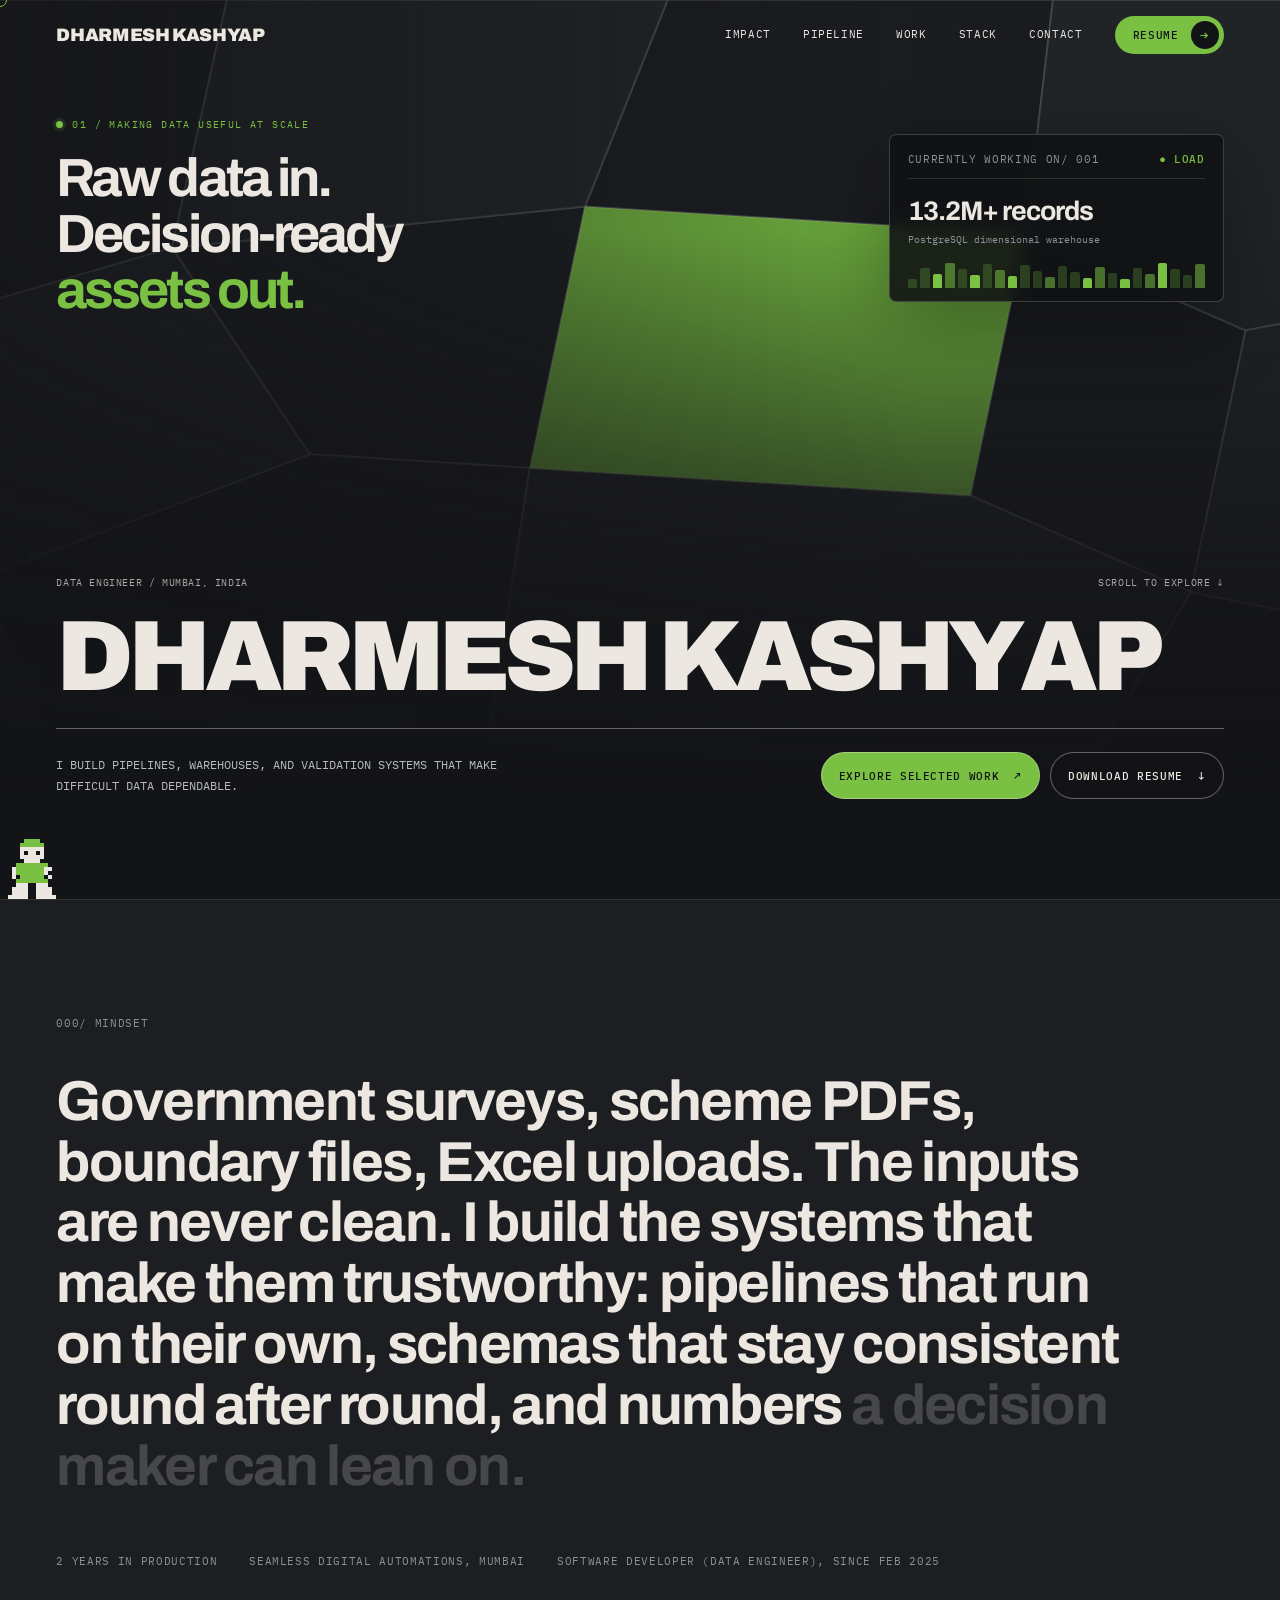
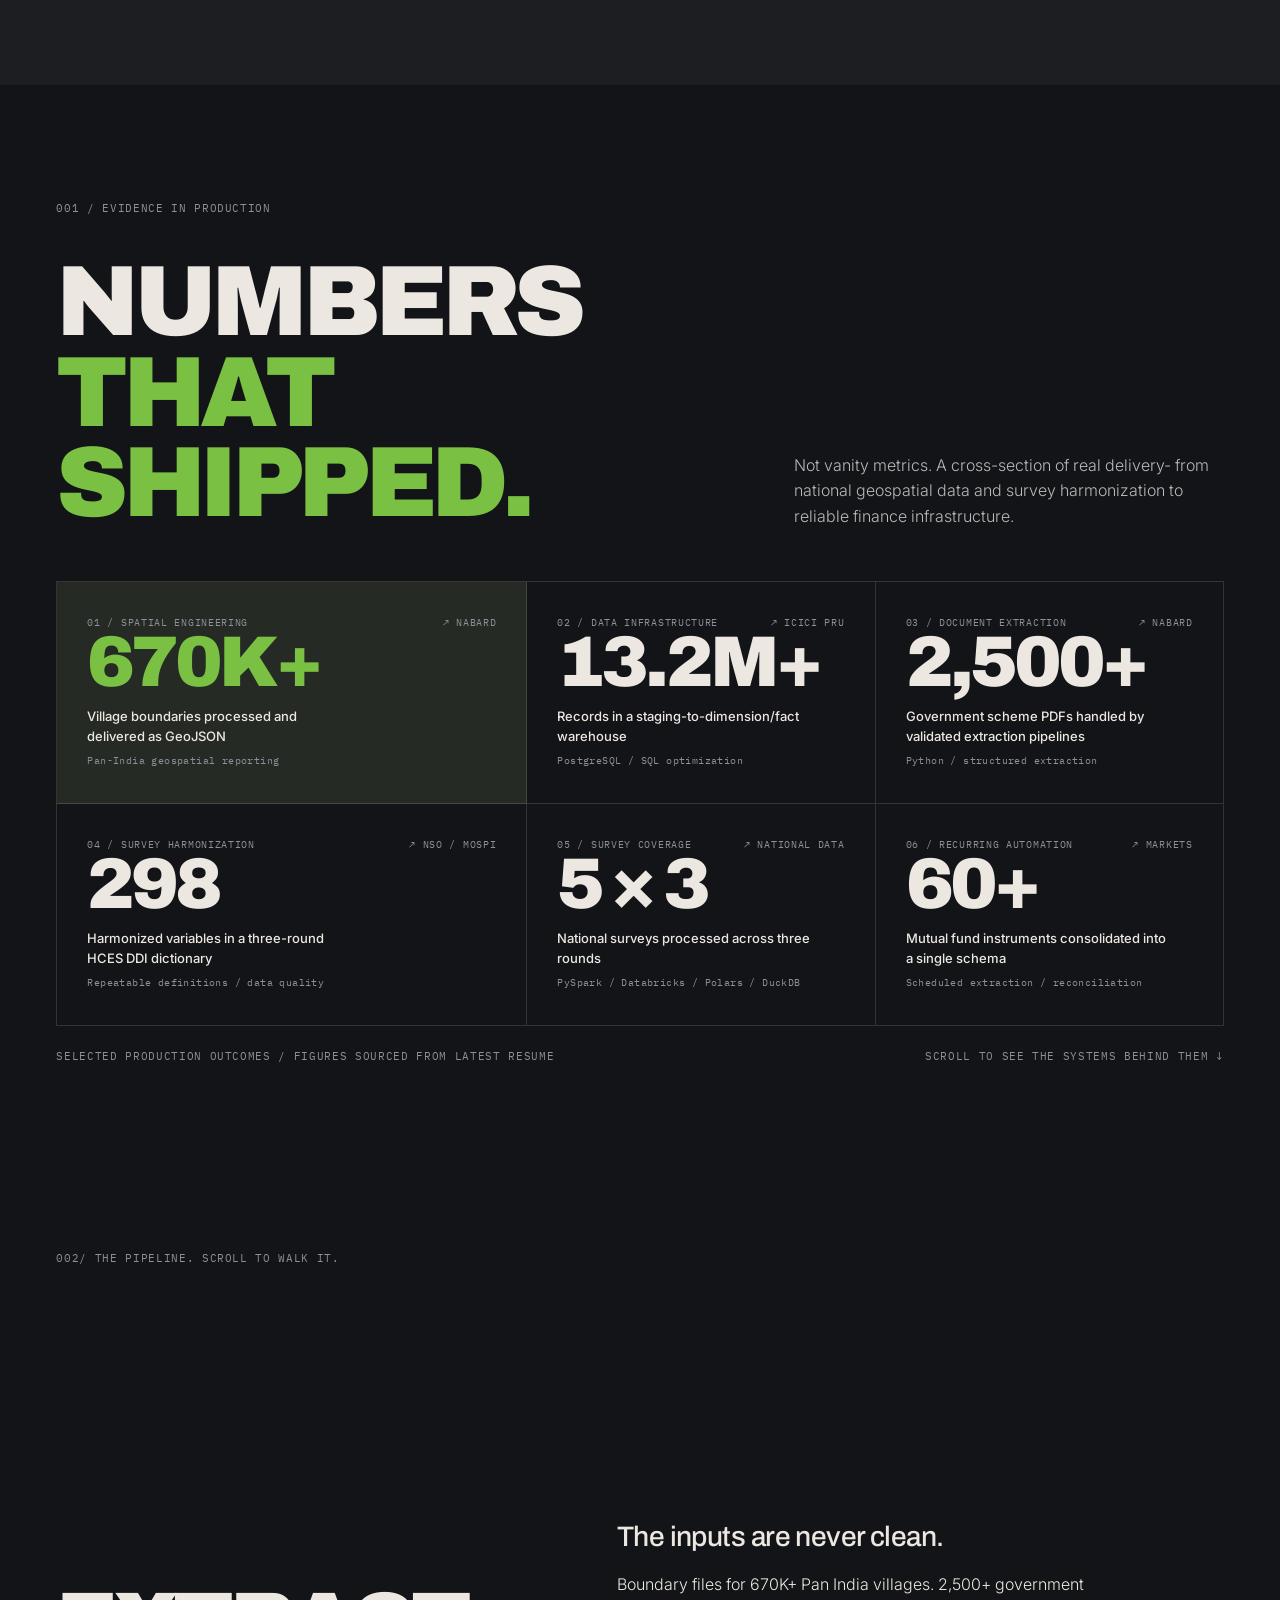
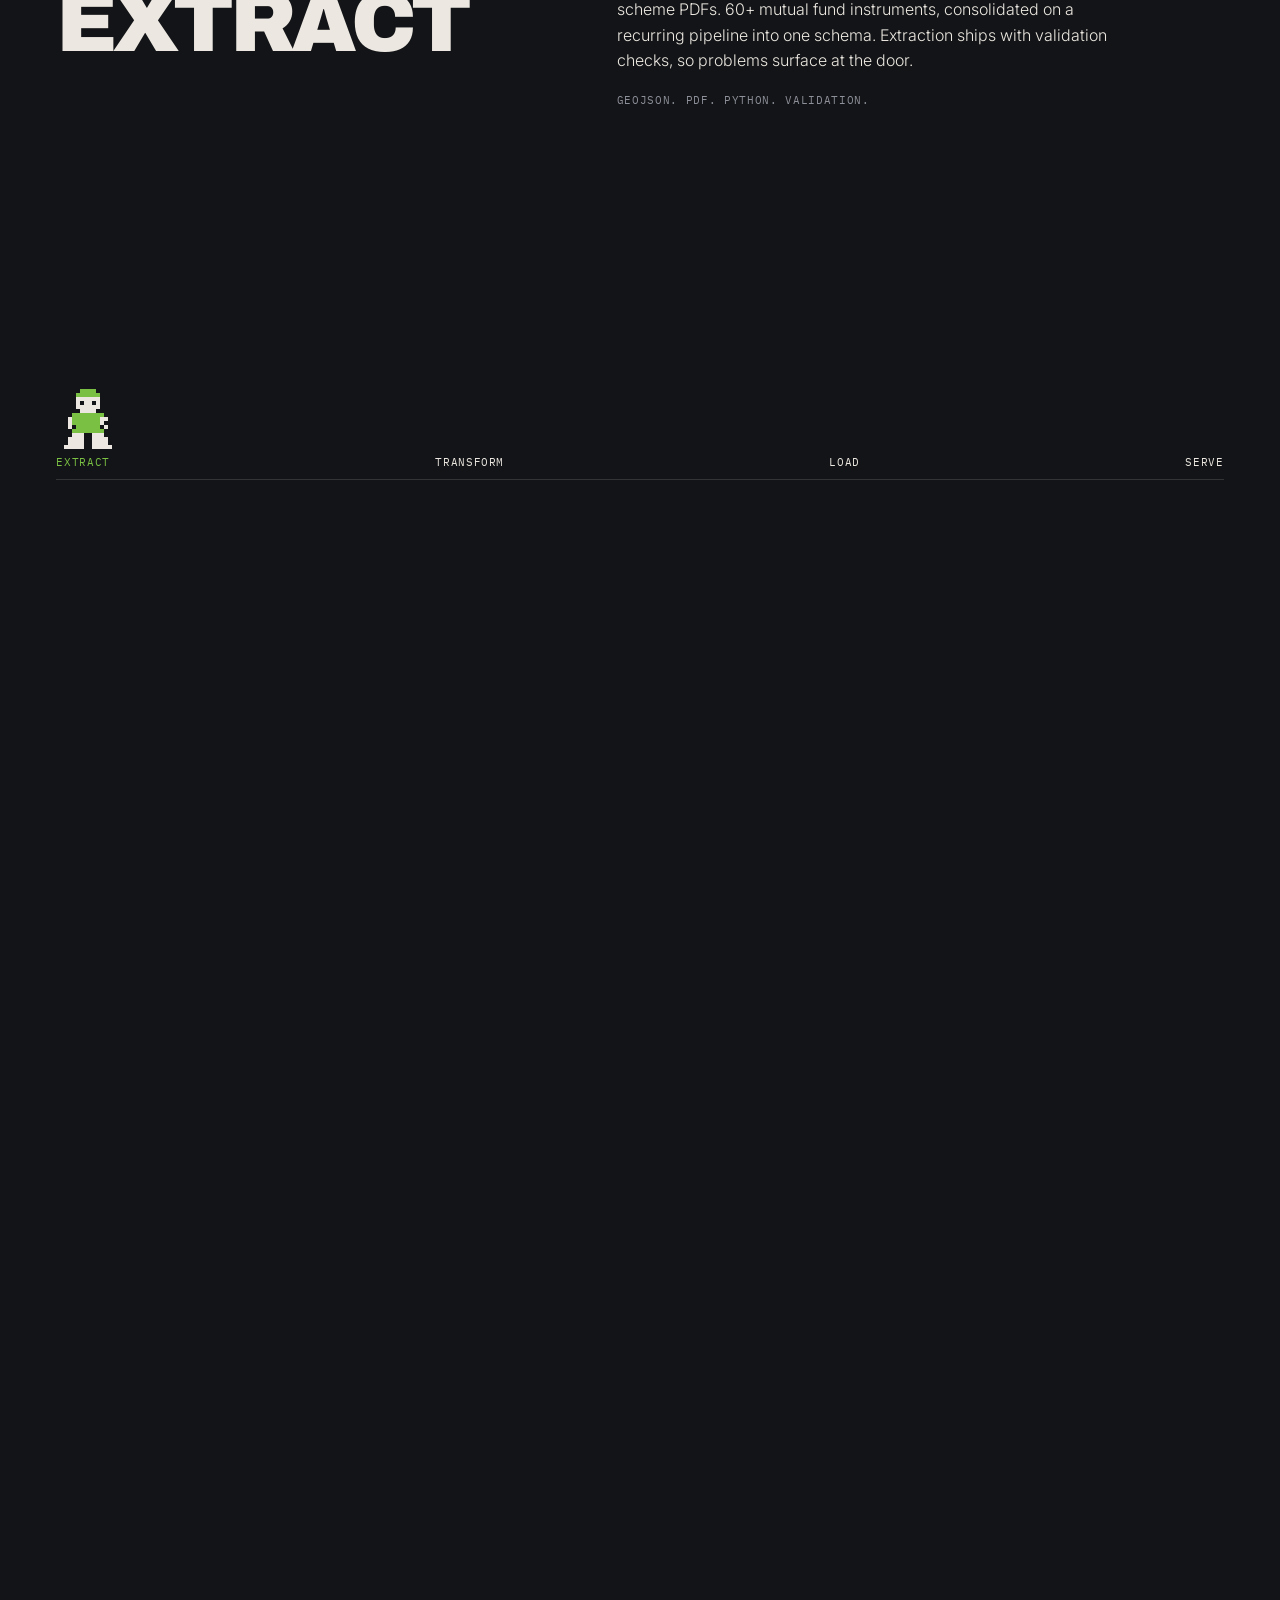
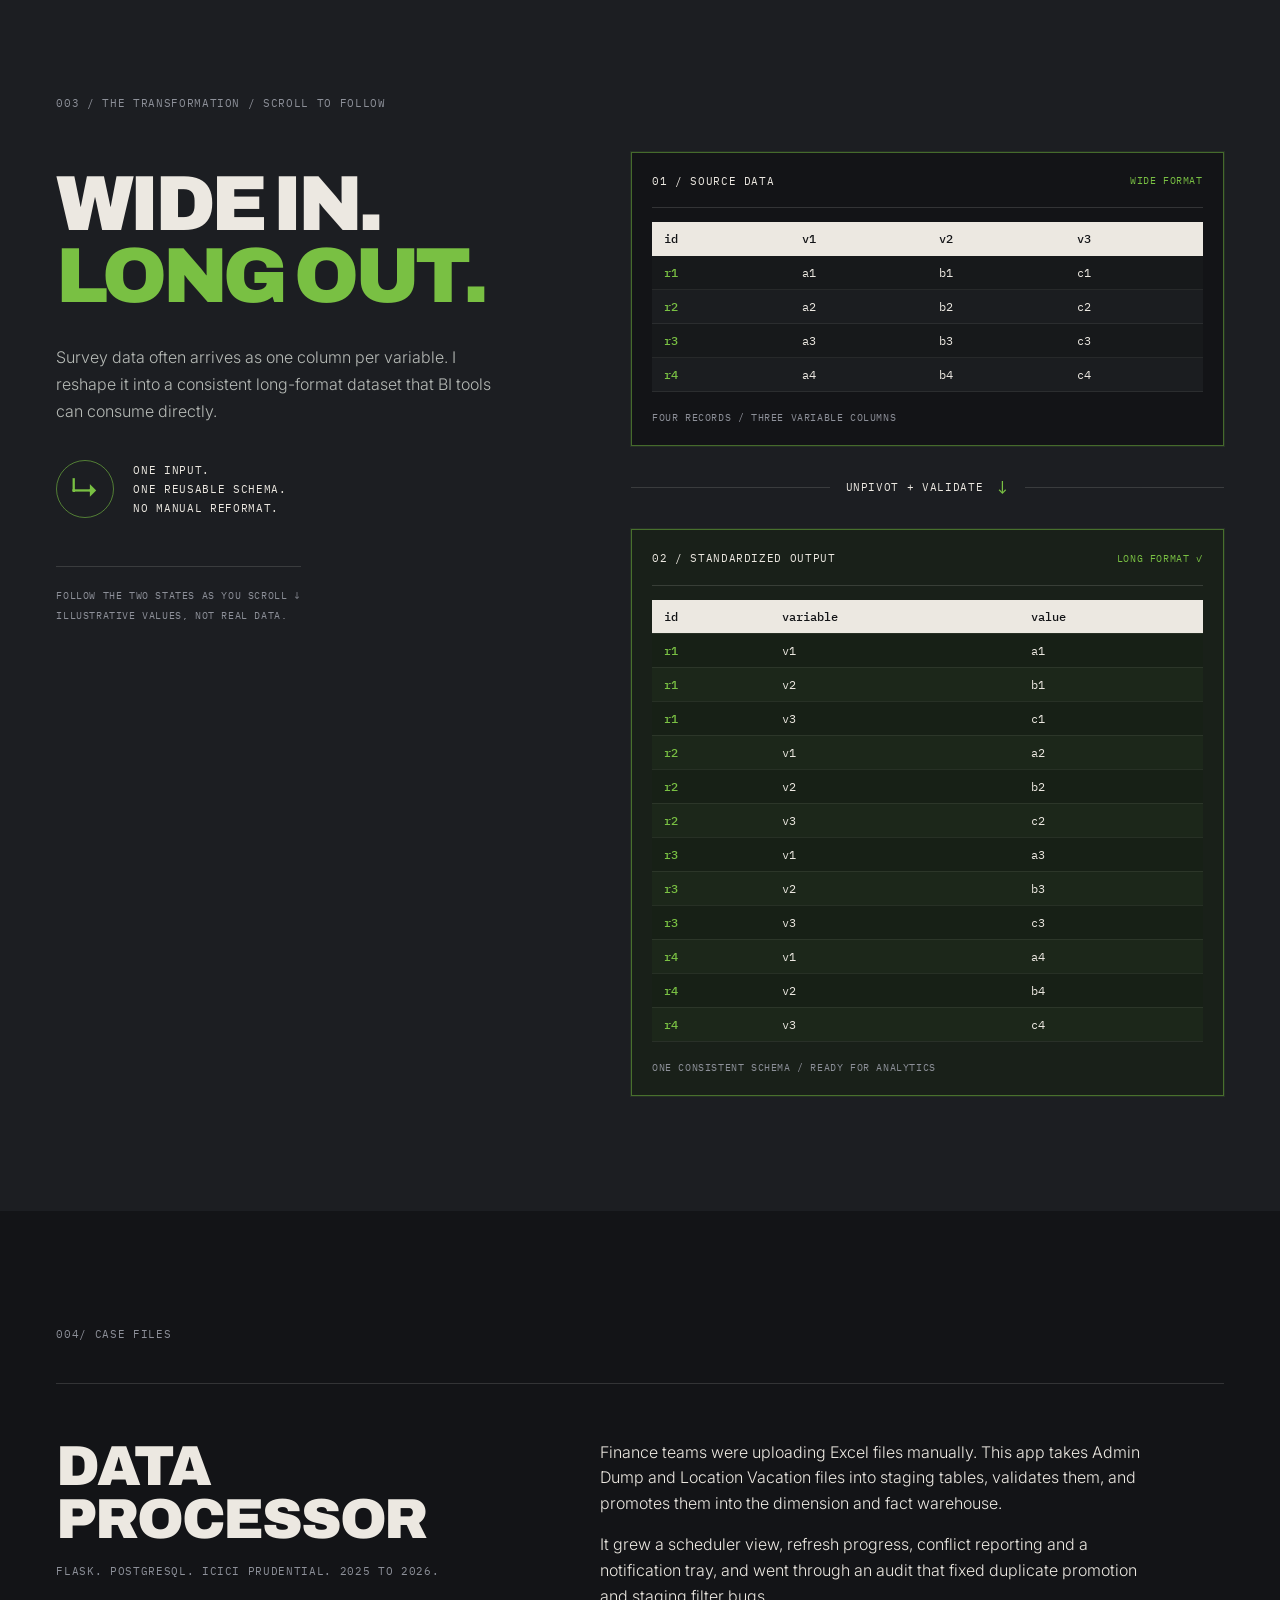
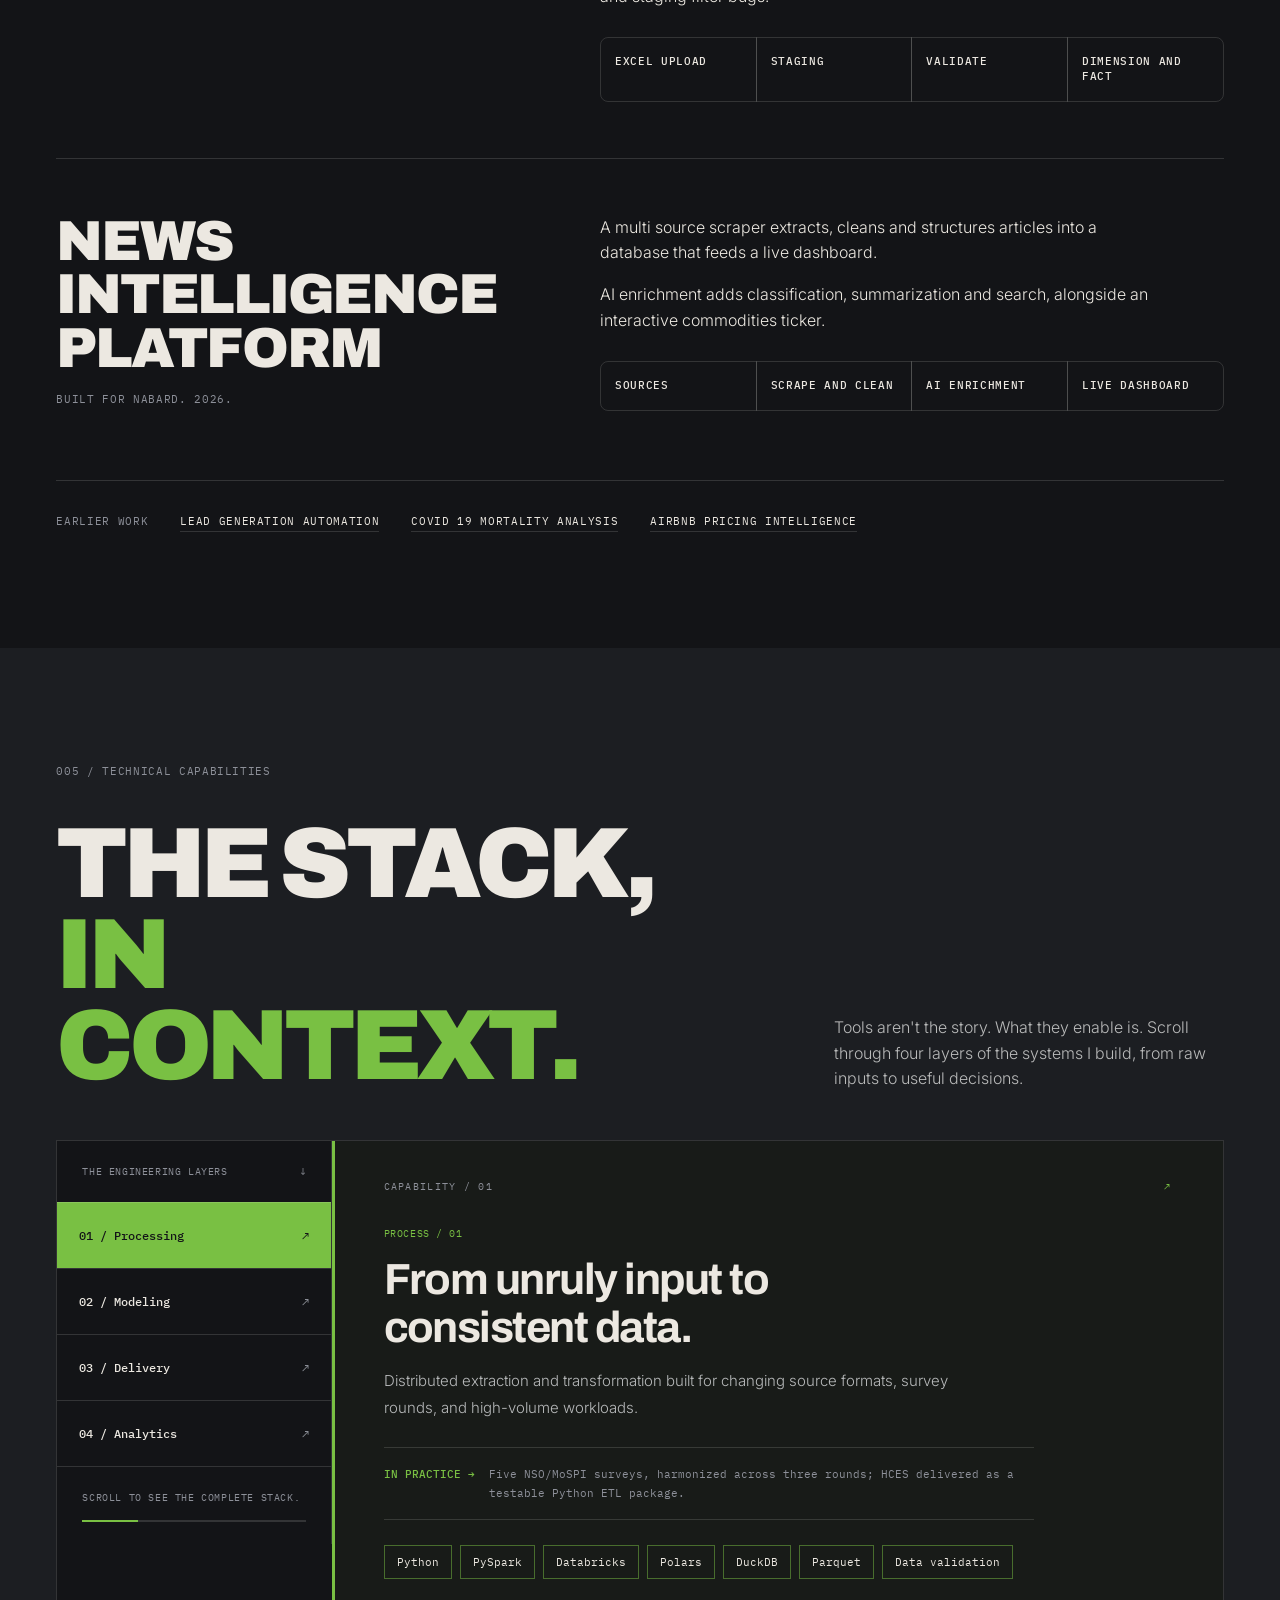
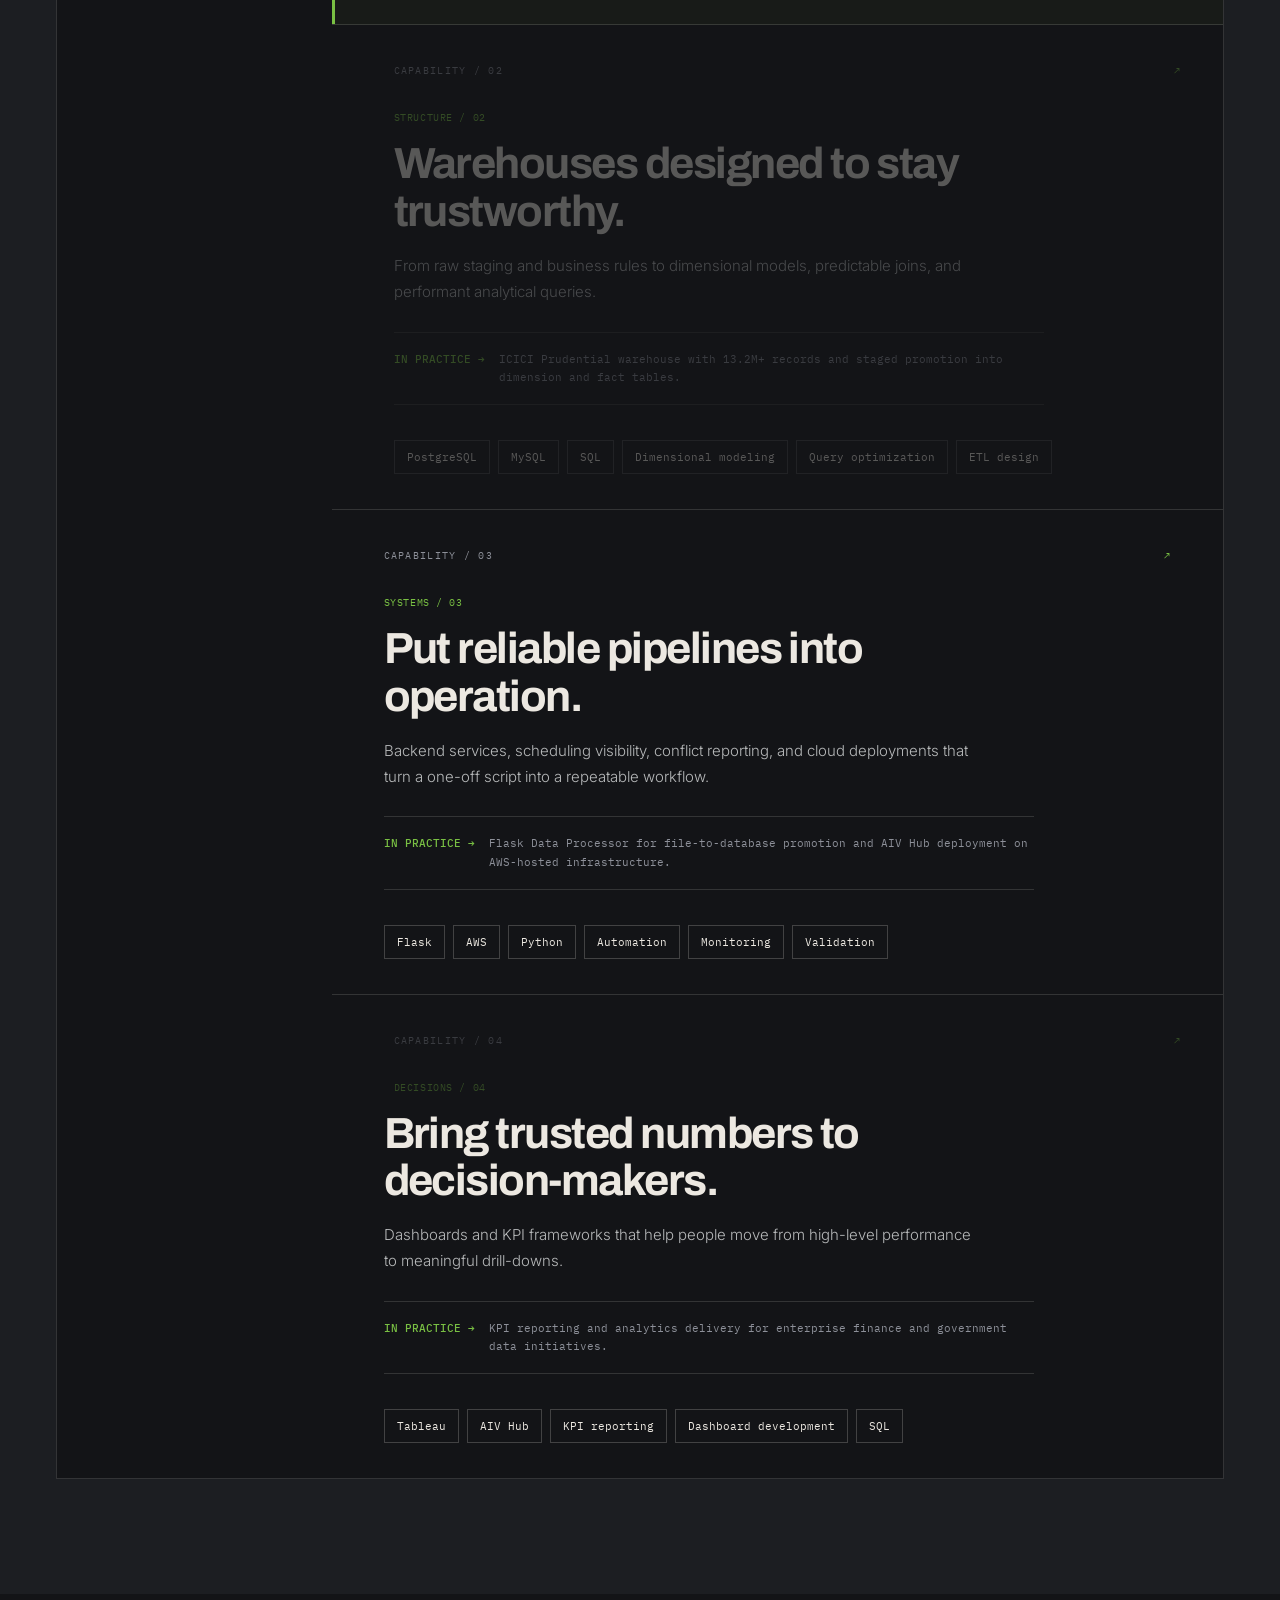
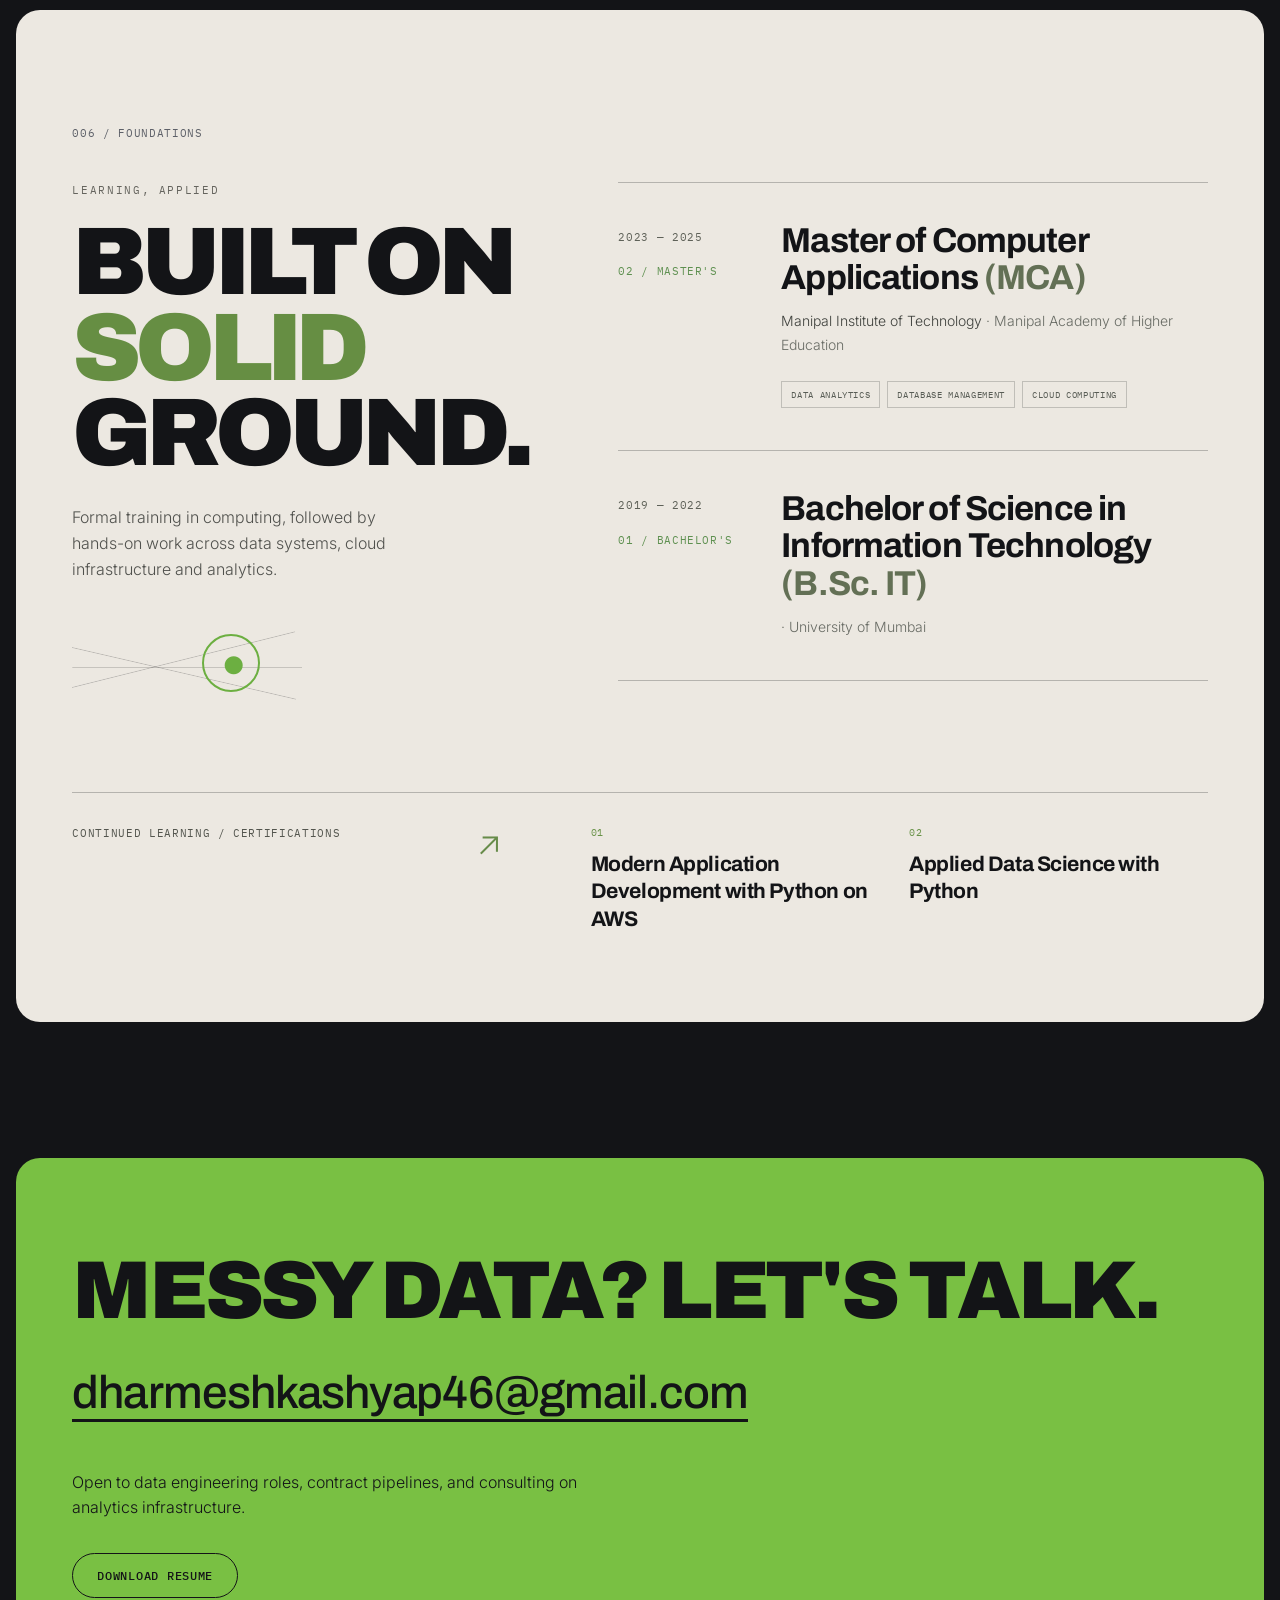
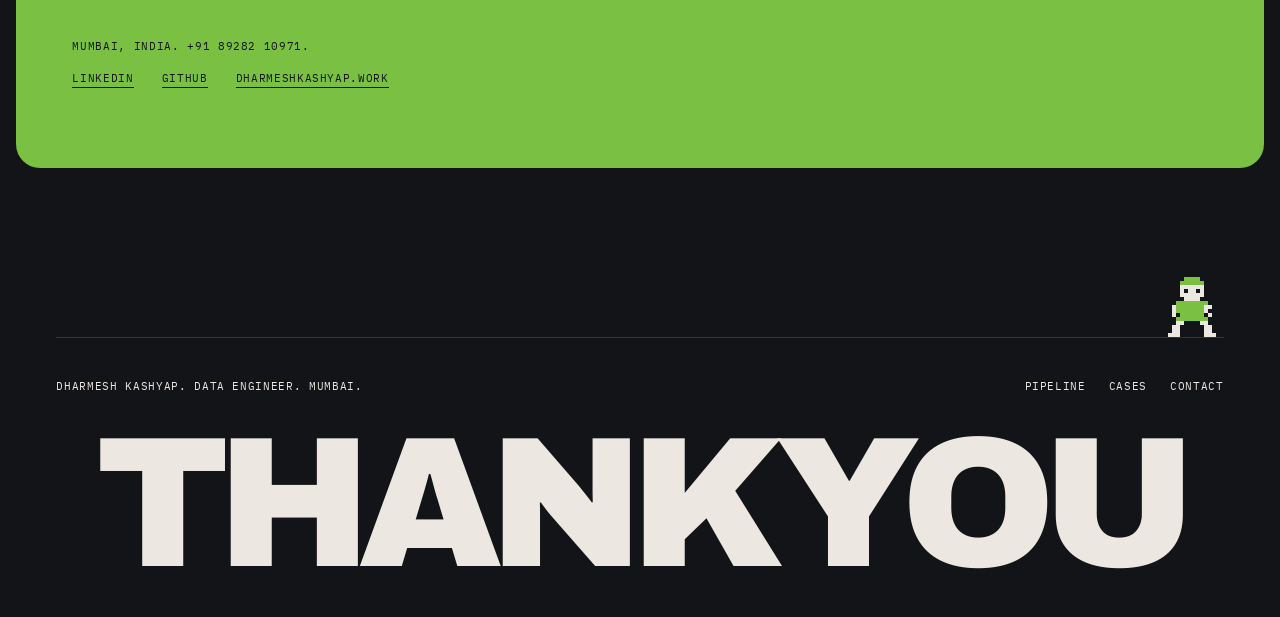
==== commit 3f790b1f: "Update job description and project metrics in index.html" ====
--- a/index.html
+++ b/index.html
@@ -5,7 +5,8 @@
 <meta charset="utf-8"/>
 <meta content="width=device-width, initial-scale=1" name="viewport"/>
 <title>Dharmesh Kashyap | Data Engineering / Portfolio</title>
-<meta content="Dharmesh Kashyap is a Data Engineer in Mumbai building pipelines for NABARD and ICICI Prudential: PySpark, Hadoop, Polars, DuckDB, PostgreSQL and AWS. Raw data in, decision ready assets out." name="description"/>
+<link rel="icon" href="assets/favicon.ico" sizes="any"/>
+<meta content="Dharmesh Kashyap is a Data Engineer in Mumbai building pipelines for NABARD and ICICI Prudential: PySpark, Databricks, Polars, DuckDB, PostgreSQL and AWS. Raw data in, decision ready assets out." name="description"/>
 <link href="https://dharmeshkashyap.work/" rel="canonical"/>
 <meta content="website" property="og:type"/><meta content="Dharmesh Kashyap | Data Engineer" property="og:title"/>
 <meta content="Raw data in. Decision ready assets out. Pipelines for NABARD and ICICI Prudential." property="og:description"/>
@@ -532,7 +533,7 @@
 <div class="eyebrow mono"><span class="live-dot"></span> 01 / Making data useful at scale</div>
 <p class="statement">Raw data in.<br/>Decision-ready<br/><span class="g">assets out.</span></p>
 </div>
-<div class="hero-terminal-slot"><div aria-label="Featured engineering signal" class="art-terminal"><div class="head mono"><span>Currently working on/ 001</span><b>● Load</b></div><div class="value">5.2M+ records</div><div class="tiny">PostgreSQL dimensional warehouse</div><div aria-hidden="true" class="signal"><i style="height:9px"></i><i style="height:20px"></i><i style="height:14px"></i><i style="height:25px"></i><i style="height:19px"></i><i style="height:13px"></i><i style="height:24px"></i><i style="height:18px"></i><i style="height:12px"></i><i style="height:23px"></i><i style="height:17px"></i><i style="height:11px"></i><i style="height:22px"></i><i style="height:16px"></i><i style="height:10px"></i><i style="height:21px"></i><i style="height:15px"></i><i style="height:9px"></i><i style="height:20px"></i><i style="height:14px"></i><i style="height:25px"></i><i style="height:19px"></i><i style="height:13px"></i><i style="height:24px"></i></div></div></div>
+<div class="hero-terminal-slot"><div aria-label="Featured engineering signal" class="art-terminal"><div class="head mono"><span>Currently working on/ 001</span><b>● Load</b></div><div class="value">13.2M+ records</div><div class="tiny">PostgreSQL dimensional warehouse</div><div aria-hidden="true" class="signal"><i style="height:9px"></i><i style="height:20px"></i><i style="height:14px"></i><i style="height:25px"></i><i style="height:19px"></i><i style="height:13px"></i><i style="height:24px"></i><i style="height:18px"></i><i style="height:12px"></i><i style="height:23px"></i><i style="height:17px"></i><i style="height:11px"></i><i style="height:22px"></i><i style="height:16px"></i><i style="height:10px"></i><i style="height:21px"></i><i style="height:15px"></i><i style="height:9px"></i><i style="height:20px"></i><i style="height:14px"></i><i style="height:25px"></i><i style="height:19px"></i><i style="height:13px"></i><i style="height:24px"></i></div></div></div>
 </div>
 <div class="hero-bottom">
 <div class="hero-name-meta mono"><span>DATA ENGINEER / MUMBAI, INDIA</span><span>SCROLL TO EXPLORE <span aria-hidden="true">↓</span></span></div>
@@ -551,21 +552,21 @@
 <section class="sur"><div class="wrap">
 <span class="label meta">000/ Mindset</span>
 <p class="man" id="man">Government surveys, scheme PDFs, boundary files, Excel uploads. The inputs are never clean. I build the systems that make them trustworthy: pipelines that run on their own, schemas that stay consistent round after round, and numbers a decision maker can lean on.</p>
-<div class="manc meta"><span>2+ years in production</span><span>Seamless Digital Automations, Mumbai</span><span>Software Developer (Data Engineer), since Feb 2025</span></div>
+<div class="manc meta"><span>2 years in production</span><span>Seamless Digital Automations, Mumbai</span><span>Software Developer (Data Engineer), since Feb 2025</span></div>
 </div></section>
 <section class="proof" id="impact"><div class="wrap"><span class="label meta">001 / Evidence in production</span><div class="proof-intro"><h2>Numbers<br/><span class="g">that shipped.</span></h2><p>Not vanity metrics. A cross-section of real delivery- from national geospatial data and survey harmonization to reliable finance infrastructure.</p></div><div class="proof-grid">
 <div class="proof-cell"><div class="top"><span>01 / Spatial engineering</span><span>↗ NABARD</span></div><div><div class="num">670K+</div><div class="unit">Village boundaries processed and delivered as GeoJSON</div><div class="sub">Pan-India geospatial reporting</div></div></div>
-<div class="proof-cell"><div class="top"><span>02 / Data infrastructure</span><span>↗ ICICI PRU</span></div><div><div class="num">5.2M+</div><div class="unit">Records in a staging-to-dimension/fact warehouse</div><div class="sub">PostgreSQL / SQL optimization</div></div></div>
+<div class="proof-cell"><div class="top"><span>02 / Data infrastructure</span><span>↗ ICICI PRU</span></div><div><div class="num">13.2M+</div><div class="unit">Records in a staging-to-dimension/fact warehouse</div><div class="sub">PostgreSQL / SQL optimization</div></div></div>
 <div class="proof-cell"><div class="top"><span>03 / Document extraction</span><span>↗ NABARD</span></div><div><div class="num">2,500+</div><div class="unit">Government scheme PDFs handled by validated extraction pipelines</div><div class="sub">Python / structured extraction</div></div></div>
 <div class="proof-cell"><div class="top"><span>04 / Survey harmonization</span><span>↗ NSO / MoSPI</span></div><div><div class="num">298</div><div class="unit">Harmonized variables in a three-round HCES DDI dictionary</div><div class="sub">Repeatable definitions / data quality</div></div></div>
-<div class="proof-cell"><div class="top"><span>05 / Survey coverage</span><span>↗ NATIONAL DATA</span></div><div><div class="num">5 × 3</div><div class="unit">National surveys processed across three rounds</div><div class="sub">PySpark / Hadoop / Polars / DuckDB</div></div></div>
+<div class="proof-cell"><div class="top"><span>05 / Survey coverage</span><span>↗ NATIONAL DATA</span></div><div><div class="num">5 × 3</div><div class="unit">National surveys processed across three rounds</div><div class="sub">PySpark / Databricks / Polars / DuckDB</div></div></div>
 <div class="proof-cell"><div class="top"><span>06 / Recurring automation</span><span>↗ MARKETS</span></div><div><div class="num">60+</div><div class="unit">Mutual fund instruments consolidated into a single schema</div><div class="sub">Scheduled extraction / reconciliation</div></div></div>
 </div><div class="proof-bottom meta"><span>Selected production outcomes / figures sourced from latest resume</span><span>Scroll to see the systems behind them ↓</span></div></div></section><section aria-label="The pipeline" class="pipe" id="pipeline">
 <div class="pin"><div class="wrap" style="width:100%"><span class="label meta" style="margin-bottom:0">002/ The pipeline. Scroll to walk it.</span></div>
 <div class="stages">
 <article class="st on"><div class="wrap" style="display:contents"><h2 style="padding-left:var(--gx)">Extract</h2><div style="padding-right:40px"><h3>The inputs are never clean.</h3><p>Boundary files for 670K+ Pan India villages. 2,500+ government scheme PDFs. 60+ mutual fund instruments, consolidated on a recurring pipeline into one schema. Extraction ships with validation checks, so problems surface at the door.</p><p class="meta">GeoJSON. PDF. Python. Validation.</p></div></div></article>
-<article class="st"><div class="wrap" style="display:contents"><h2 style="padding-left:var(--gx)">Transform</h2><div style="padding-right:40px"><h3>Five surveys. One schema.</h3><p>HCES, ASUSE, AIDIS, SAS and the Agriculture Census, across three rounds of NSO and MoSPI microdata. PySpark and Hadoop do the heavy lifting, Polars and DuckDB shape and validate, and BI tools read the long format output directly. A DDI dictionary of 298 harmonized variables keeps definitions steady from round to round.</p><p class="meta">PySpark. Hadoop. Polars. DuckDB. Parquet.</p></div></div></article>
-<article class="st"><div class="wrap" style="display:contents"><h2 style="padding-left:var(--gx)">Load</h2><div style="padding-right:40px"><h3>Staging in. Facts out.</h3><p>A PostgreSQL warehouse over 5.2M+ records for ICICI Prudential. Staging tables are promoted into dimension and fact tables through a multi step pipeline, with query optimization for analytics. The Data Processor app puts a Flask front door on it.</p><p class="meta">PostgreSQL. Flask. SQL. Dimensional modeling.</p></div></div></article>
+<article class="st"><div class="wrap" style="display:contents"><h2 style="padding-left:var(--gx)">Transform</h2><div style="padding-right:40px"><h3>Five surveys. One schema.</h3><p>HCES, ASUSE, AIDIS, SAS and the Agriculture Census, across three rounds of NSO and MoSPI microdata. PySpark on Databricks does the heavy lifting, Polars and DuckDB shape and validate, and BI tools read the long format output directly. A DDI dictionary of 298 harmonized variables keeps definitions steady from round to round.</p><p class="meta">PySpark. Databricks. Polars. DuckDB. Parquet.</p></div></div></article>
+<article class="st"><div class="wrap" style="display:contents"><h2 style="padding-left:var(--gx)">Load</h2><div style="padding-right:40px"><h3>Staging in. Facts out.</h3><p>A PostgreSQL warehouse over 13.2M+ records for ICICI Prudential. Staging tables are promoted into dimension and fact tables through a multi step pipeline, with query optimization for analytics. The Data Processor app puts a Flask front door on it.</p><p class="meta">PostgreSQL. Flask. SQL. Dimensional modeling.</p></div></div></article>
 <article class="st"><div class="wrap" style="display:contents"><h2 style="padding-left:var(--gx)">Serve</h2><div style="padding-right:40px"><h3>Numbers people can use.</h3><p>KPI dashboards with drill downs. AIV Hub deployed on AWS hosted servers, from setup and configuration to monitoring. When a cross subnet routing failure appeared, the fix came with written network and firewall requirements.</p><p class="meta">Tableau. AIV Hub. AWS.</p></div></div></article>
 </div>
 <div aria-hidden="true" class="track"><ol class="mono"><li class="on">Extract</li><li>Transform</li><li>Load</li><li>Serve</li></ol><div class="walk sc" id="pw"></div></div>
@@ -621,7 +622,7 @@
 <a class="cap-tab" href="#cap-analytics"><span>04 / Analytics</span><b>↗</b></a>
 <div class="cap-menu-foot mono">Scroll to see the complete stack.<span class="cap-progress"><i></i></span></div>
 </aside>
-<div class="cap-contents"><article class="cap-pane" id="cap-processing"><div class="pane-sequence mono">CAPABILITY / 01 <span class="g">↗</span></div><span class="cap-kicker mono">PROCESS / 01</span><h3>From unruly input to consistent data.</h3><p>Distributed extraction and transformation built for changing source formats, survey rounds, and high-volume workloads.</p><div class="cap-example"><strong>IN PRACTICE →</strong><span>Five NSO/MoSPI surveys, harmonized across three rounds; HCES delivered as a testable Python ETL package.</span></div><div class="cap-tags"><span>Python</span><span>PySpark</span><span>Hadoop</span><span>Polars</span><span>DuckDB</span><span>Parquet</span><span>Data validation</span></div></article><article class="cap-pane" id="cap-modeling"><div class="pane-sequence mono">CAPABILITY / 02 <span class="g">↗</span></div><span class="cap-kicker mono">STRUCTURE / 02</span><h3>Warehouses designed to stay trustworthy.</h3><p>From raw staging and business rules to dimensional models, predictable joins, and performant analytical queries.</p><div class="cap-example"><strong>IN PRACTICE →</strong><span>ICICI Prudential warehouse with 5.2M+ records and staged promotion into dimension and fact tables.</span></div><div class="cap-tags"><span>PostgreSQL</span><span>MySQL</span><span>SQL</span><span>Dimensional modeling</span><span>Query optimization</span><span>ETL design</span></div></article><article class="cap-pane" id="cap-delivery"><div class="pane-sequence mono">CAPABILITY / 03 <span class="g">↗</span></div><span class="cap-kicker mono">SYSTEMS / 03</span><h3>Put reliable pipelines into operation.</h3><p>Backend services, scheduling visibility, conflict reporting, and cloud deployments that turn a one-off script into a repeatable workflow.</p><div class="cap-example"><strong>IN PRACTICE →</strong><span>Flask Data Processor for file-to-database promotion and AIV Hub deployment on AWS-hosted infrastructure.</span></div><div class="cap-tags"><span>Flask</span><span>AWS</span><span>Python</span><span>Automation</span><span>Monitoring</span><span>Validation</span></div></article><article class="cap-pane" id="cap-analytics"><div class="pane-sequence mono">CAPABILITY / 04 <span class="g">↗</span></div><span class="cap-kicker mono">DECISIONS / 04</span><h3>Bring trusted numbers to decision-makers.</h3><p>Dashboards and KPI frameworks that help people move from high-level performance to meaningful drill-downs.</p><div class="cap-example"><strong>IN PRACTICE →</strong><span>KPI reporting and analytics delivery for enterprise finance and government data initiatives.</span></div><div class="cap-tags"><span>Tableau</span><span>AIV Hub</span><span>KPI reporting</span><span>Dashboard development</span><span>SQL</span></div></article></div>
+<div class="cap-contents"><article class="cap-pane" id="cap-processing"><div class="pane-sequence mono">CAPABILITY / 01 <span class="g">↗</span></div><span class="cap-kicker mono">PROCESS / 01</span><h3>From unruly input to consistent data.</h3><p>Distributed extraction and transformation built for changing source formats, survey rounds, and high-volume workloads.</p><div class="cap-example"><strong>IN PRACTICE →</strong><span>Five NSO/MoSPI surveys, harmonized across three rounds; HCES delivered as a testable Python ETL package.</span></div><div class="cap-tags"><span>Python</span><span>PySpark</span><span>Databricks</span><span>Polars</span><span>DuckDB</span><span>Parquet</span><span>Data validation</span></div></article><article class="cap-pane" id="cap-modeling"><div class="pane-sequence mono">CAPABILITY / 02 <span class="g">↗</span></div><span class="cap-kicker mono">STRUCTURE / 02</span><h3>Warehouses designed to stay trustworthy.</h3><p>From raw staging and business rules to dimensional models, predictable joins, and performant analytical queries.</p><div class="cap-example"><strong>IN PRACTICE →</strong><span>ICICI Prudential warehouse with 13.2M+ records and staged promotion into dimension and fact tables.</span></div><div class="cap-tags"><span>PostgreSQL</span><span>MySQL</span><span>SQL</span><span>Dimensional modeling</span><span>Query optimization</span><span>ETL design</span></div></article><article class="cap-pane" id="cap-delivery"><div class="pane-sequence mono">CAPABILITY / 03 <span class="g">↗</span></div><span class="cap-kicker mono">SYSTEMS / 03</span><h3>Put reliable pipelines into operation.</h3><p>Backend services, scheduling visibility, conflict reporting, and cloud deployments that turn a one-off script into a repeatable workflow.</p><div class="cap-example"><strong>IN PRACTICE →</strong><span>Flask Data Processor for file-to-database promotion and AIV Hub deployment on AWS-hosted infrastructure.</span></div><div class="cap-tags"><span>Flask</span><span>AWS</span><span>Python</span><span>Automation</span><span>Monitoring</span><span>Validation</span></div></article><article class="cap-pane" id="cap-analytics"><div class="pane-sequence mono">CAPABILITY / 04 <span class="g">↗</span></div><span class="cap-kicker mono">DECISIONS / 04</span><h3>Bring trusted numbers to decision-makers.</h3><p>Dashboards and KPI frameworks that help people move from high-level performance to meaningful drill-downs.</p><div class="cap-example"><strong>IN PRACTICE →</strong><span>KPI reporting and analytics delivery for enterprise finance and government data initiatives.</span></div><div class="cap-tags"><span>Tableau</span><span>AIV Hub</span><span>KPI reporting</span><span>Dashboard development</span><span>SQL</span></div></article></div>
 </div>
 </div>
 </section><section class="foundation-section" id="foundations">
